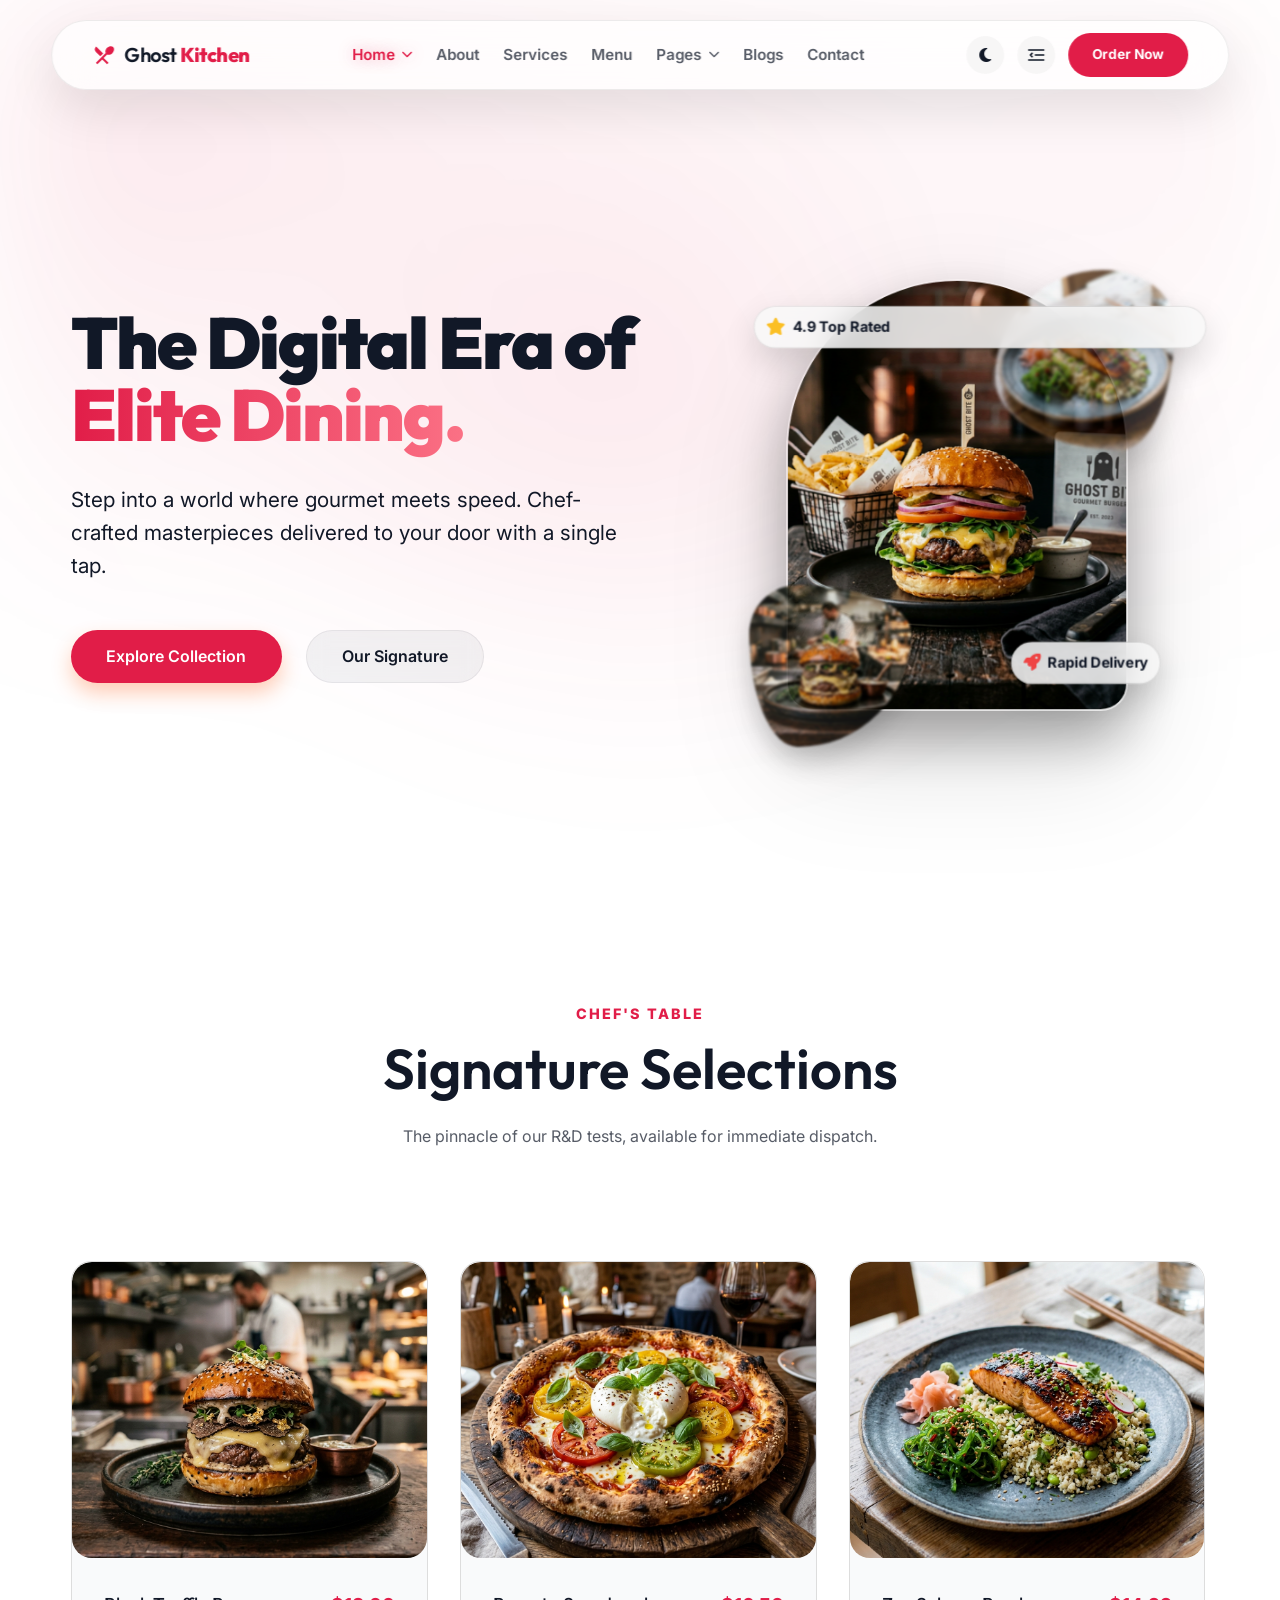
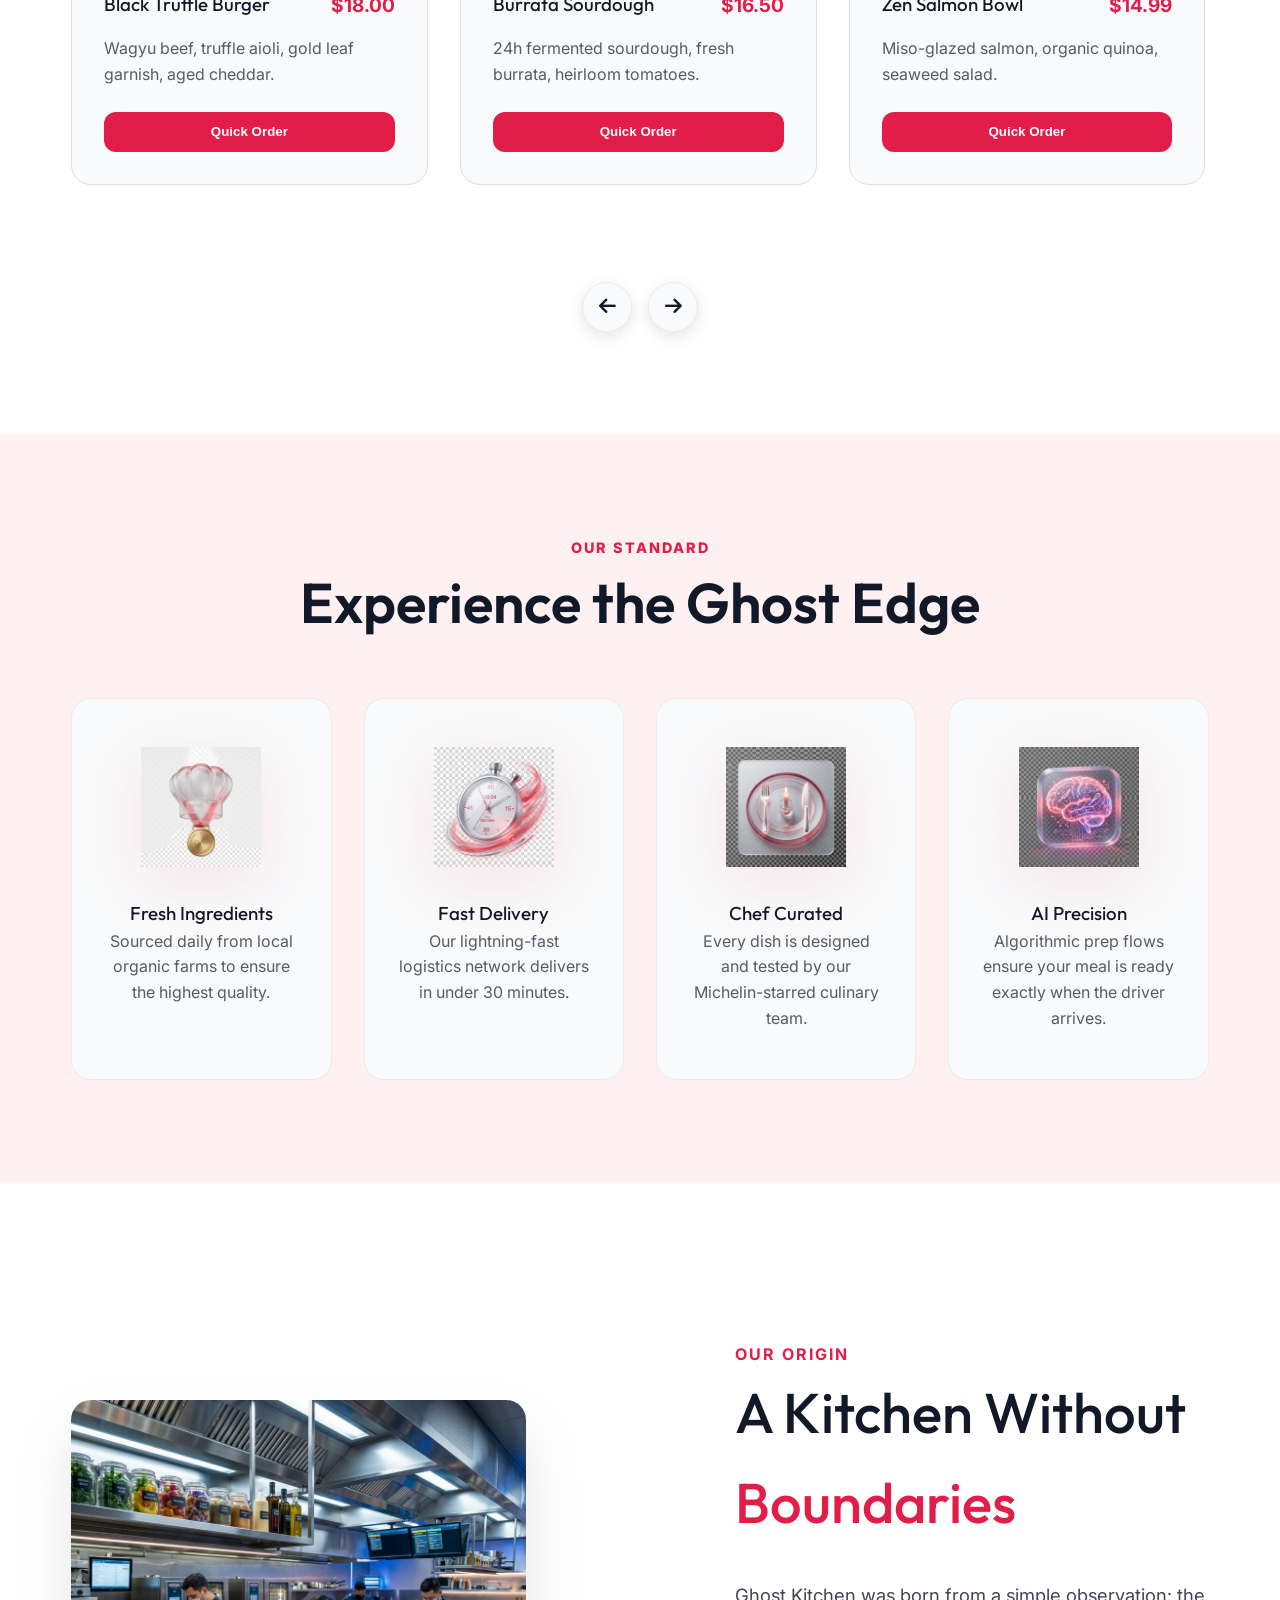
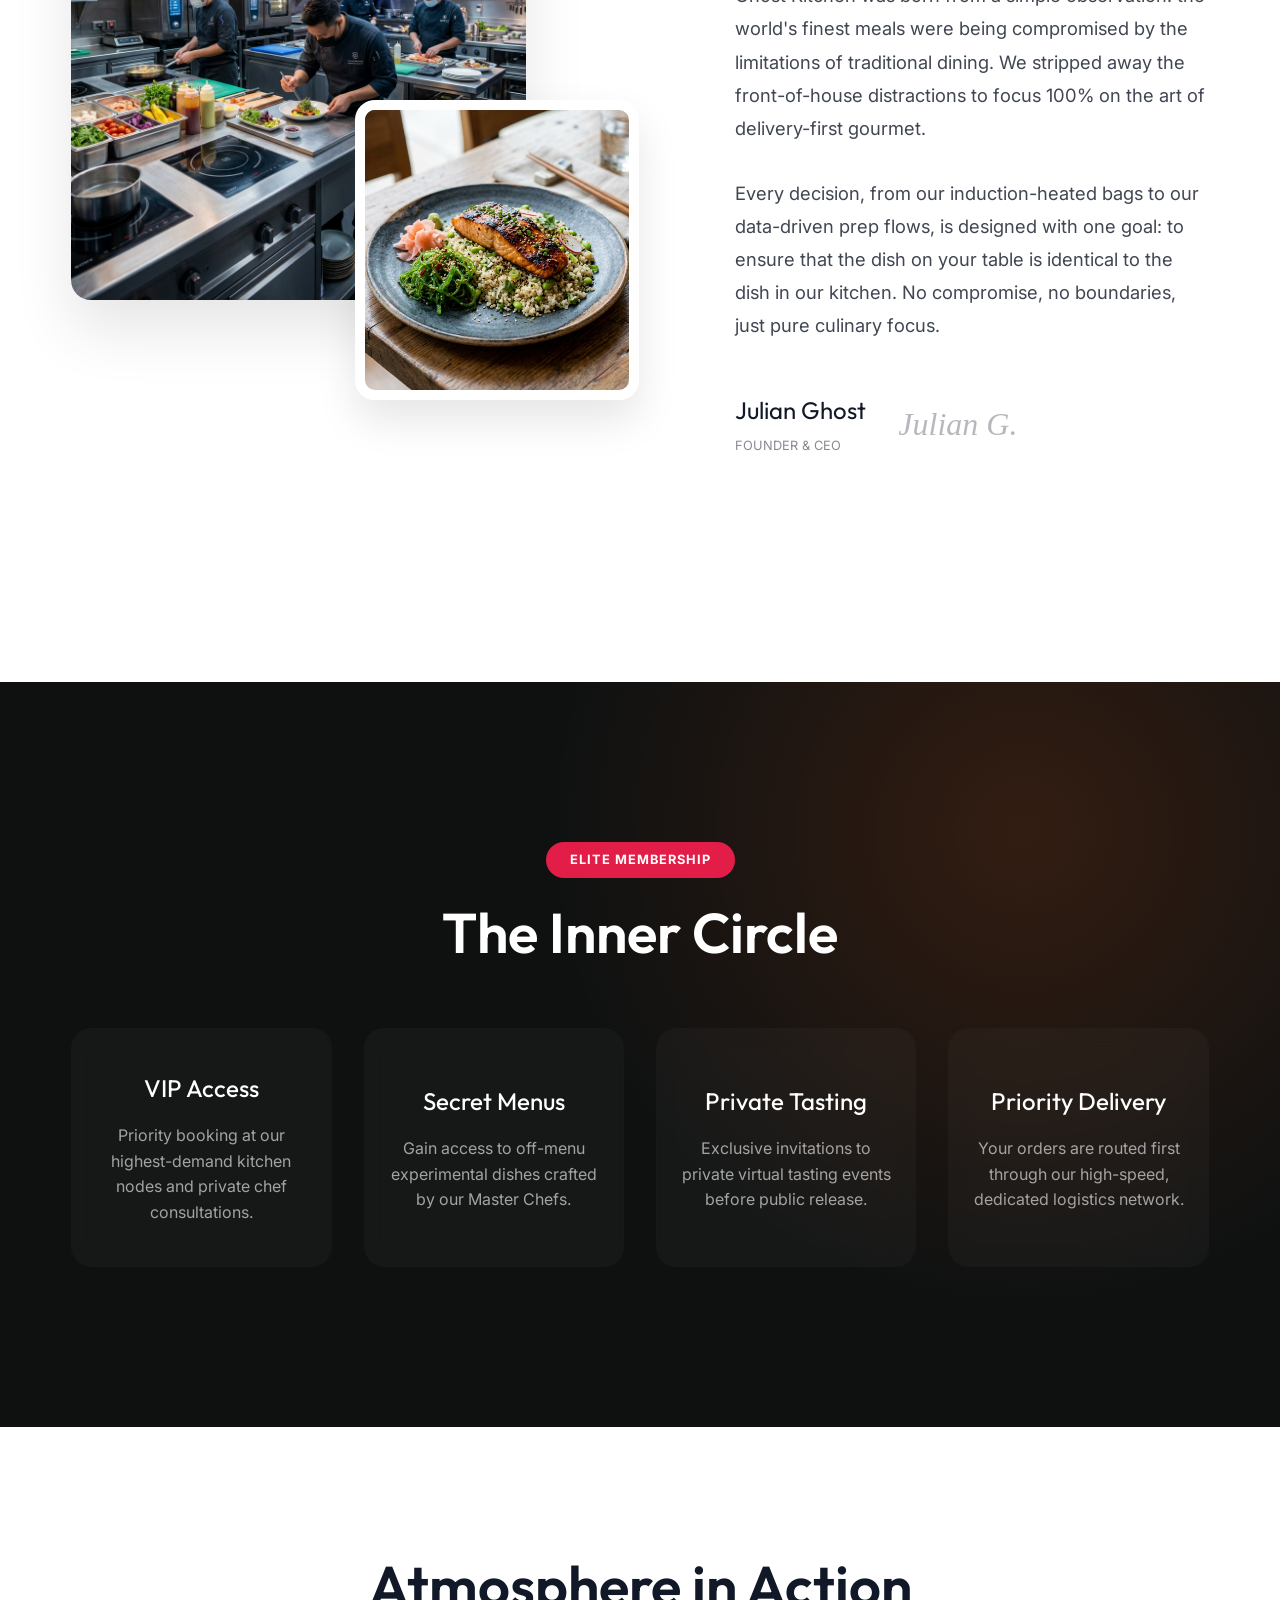
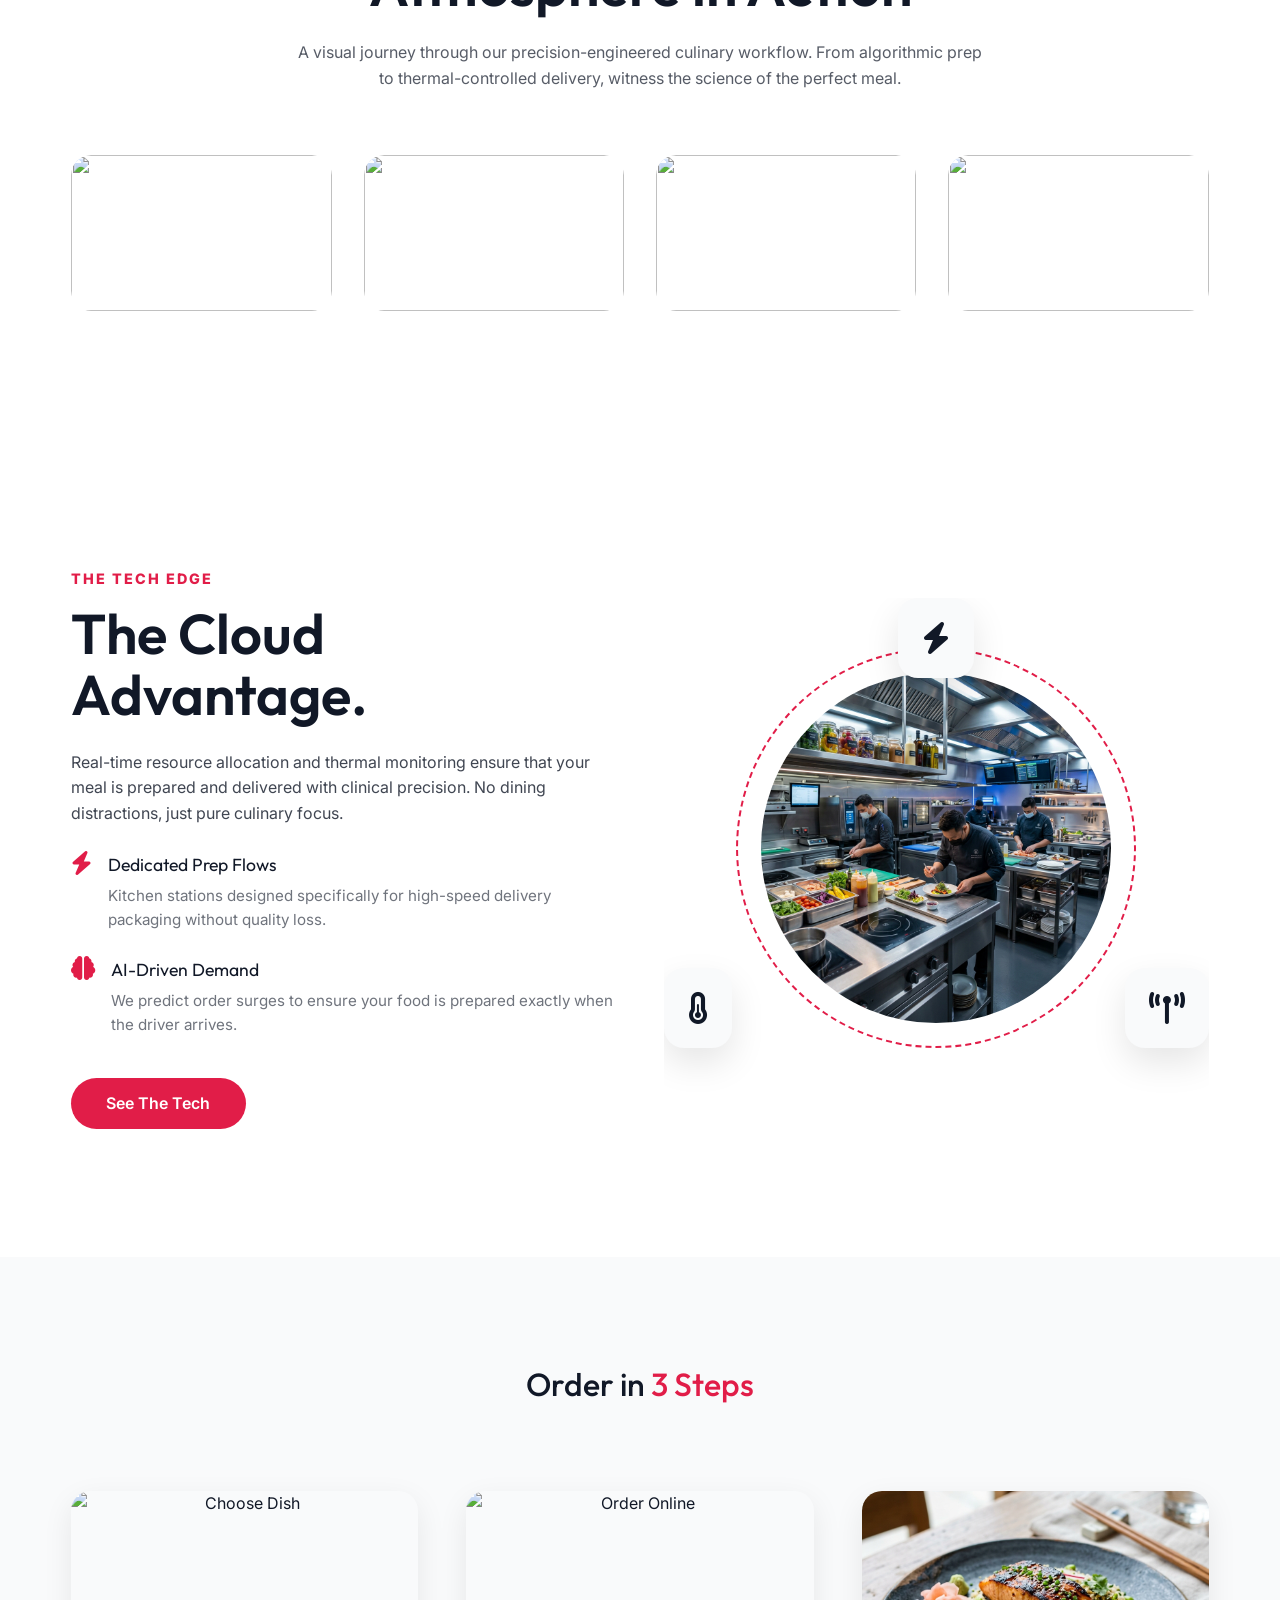
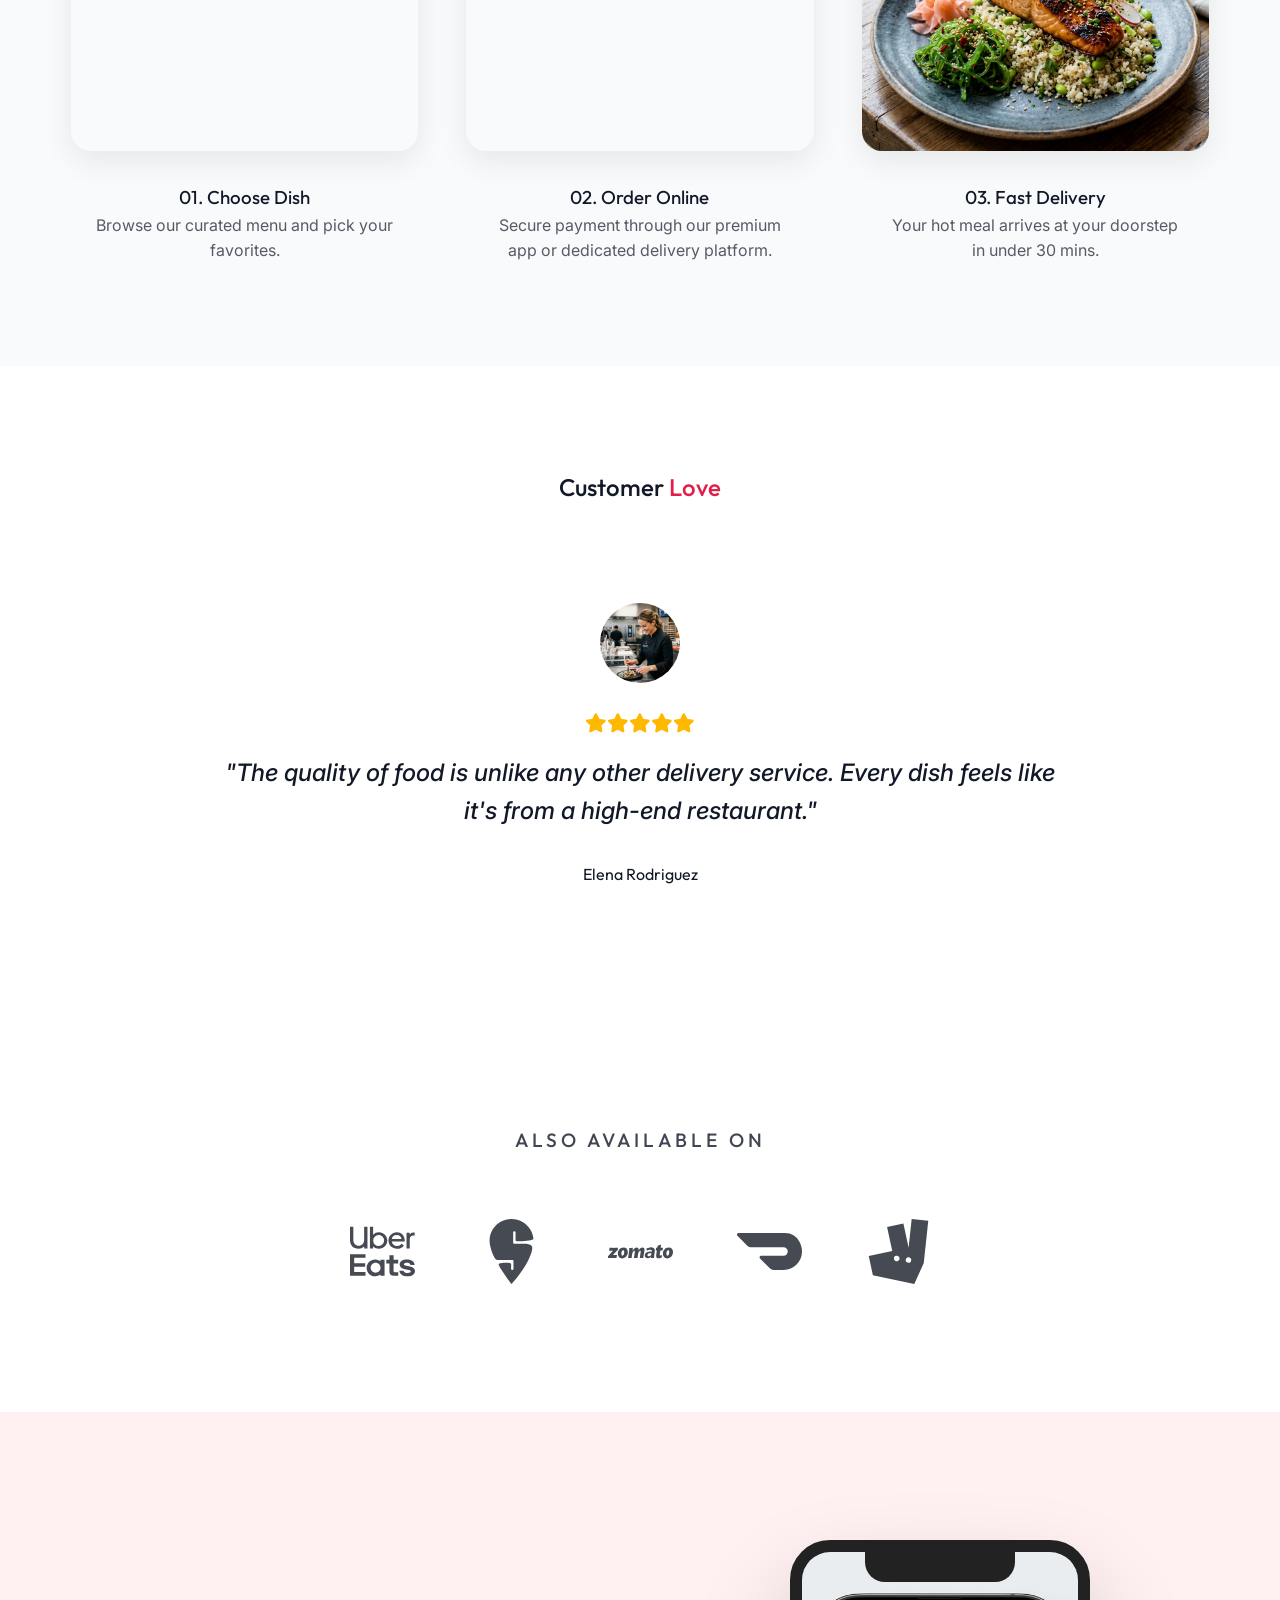
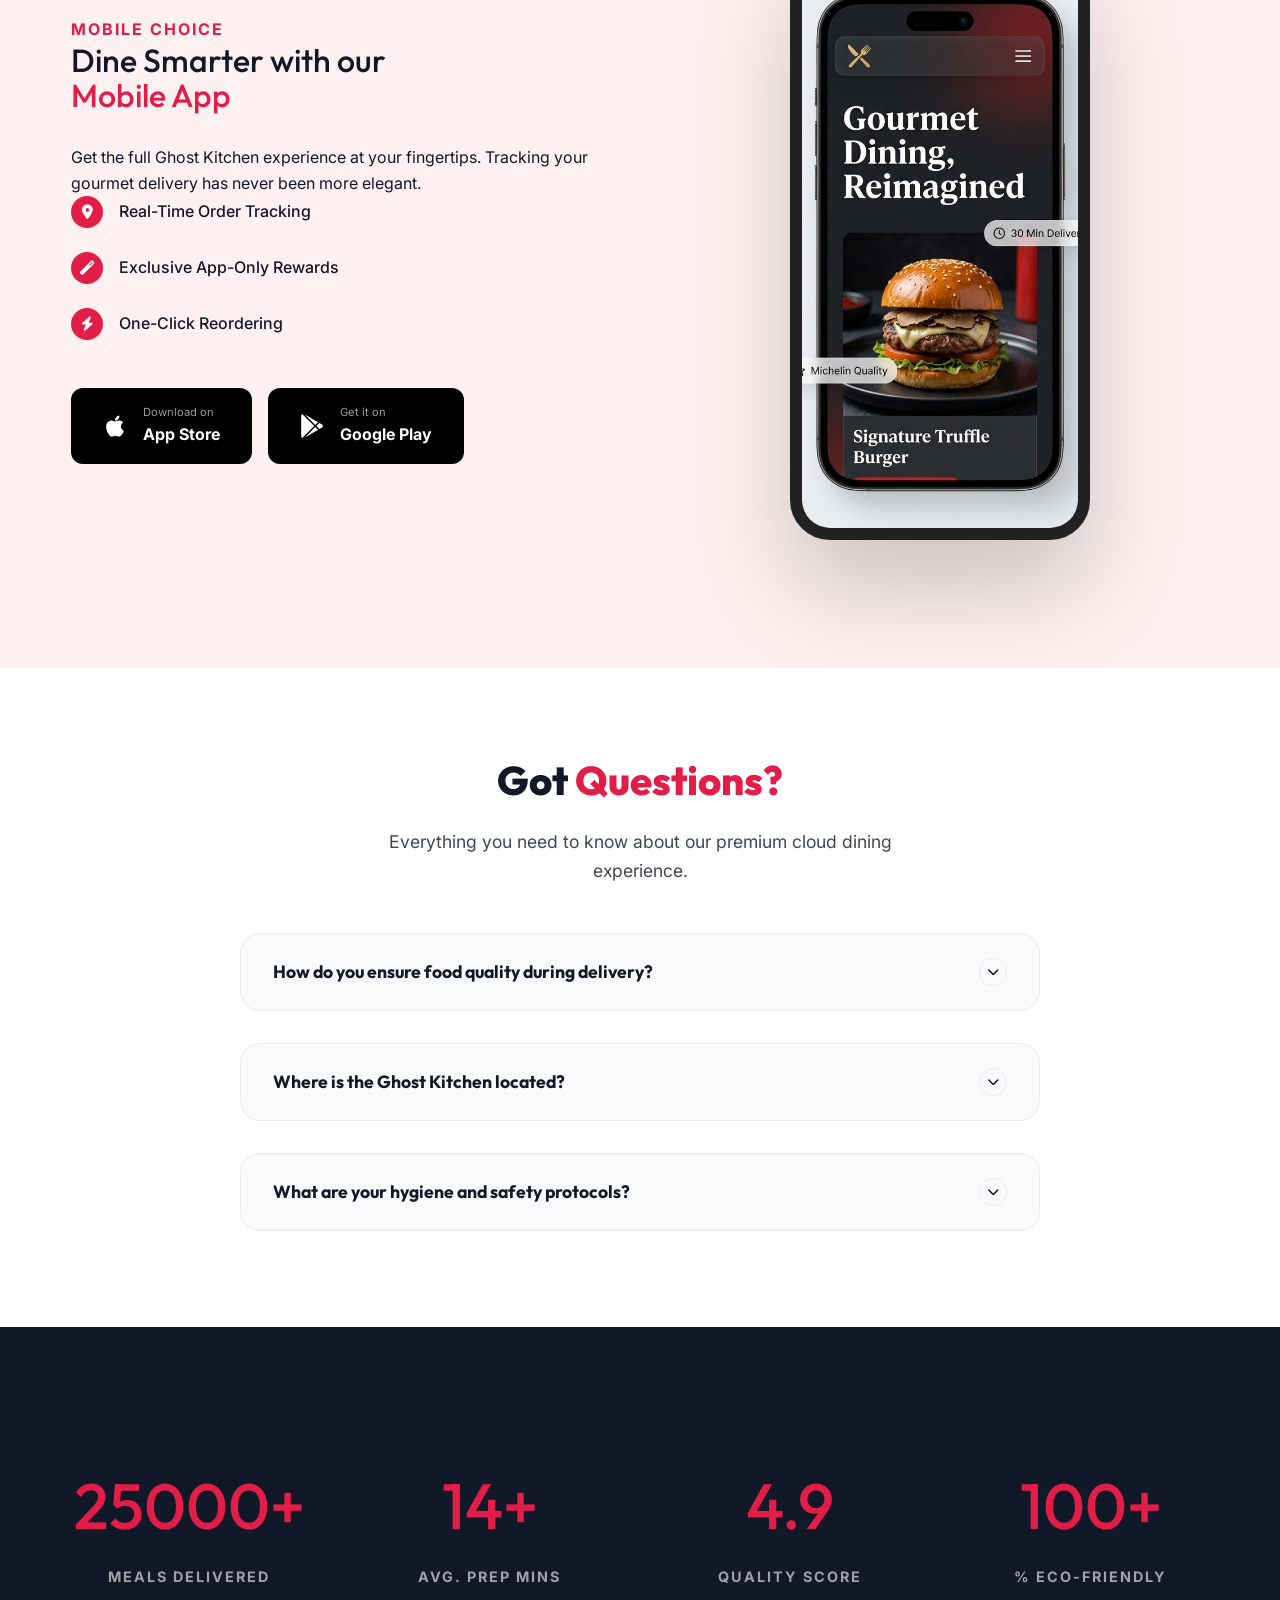
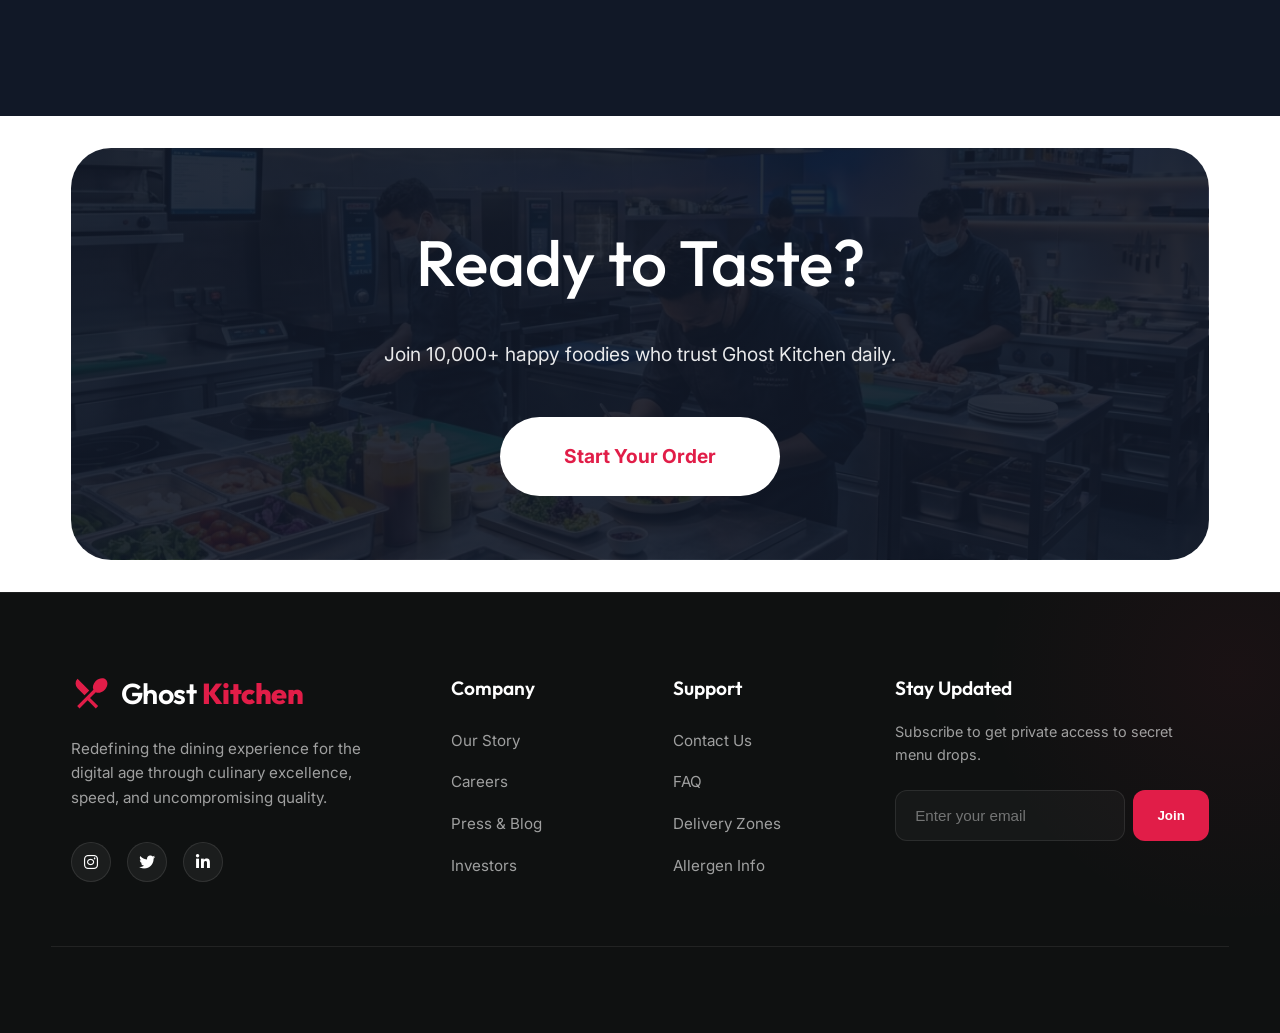
==== pages/index.html @ 107dcb52 "09/04" ====
﻿<!DOCTYPE html>
<html lang="en" data-theme="light">

<head>
    <meta charset="UTF-8">
    <meta name="viewport" content="width=device-width, initial-scale=1.0">
    <link rel="icon" type="image/svg+xml" href="../assets/images/ui/brand-icon.svg">
    <title>Ghost Kitchen | Premium Virtual Restaurant & Cloud Dining</title>
    <meta name="description" content="Experience the future of gourmet dining with Ghost Kitchen. Chef-curated meals, AI-driven precision, and heat-retaining technology delivered to your door.">

    <!-- SEO & Social Meta Tags -->
    <meta name="robots" content="index, follow">
    <meta name="author" content="Ghost Kitchen">
    <link rel="canonical" href="https://ghostkitchen.io/">

    <!-- Open Graph / Facebook -->
    <meta property="og:type" content="website">
    <meta property="og:url" content="https://ghostkitchen.io/">
    <meta property="og:title" content="Ghost Kitchen | Premium Virtual Restaurant & Cloud Dining">
    <meta property="og:description" content="Experience the future of gourmet dining with Ghost Kitchen. Chef-curated meals, AI-driven precision, and heat-retaining technology delivered to your door.">
    <meta property="og:image" content="https://ghostkitchen.io/assets/images/dishes/truffle_burger.png">

    <!-- Twitter -->
    <meta property="twitter:card" content="summary_large_image">
    <meta property="twitter:url" content="https://ghostkitchen.io/">
    <meta property="twitter:title" content="Ghost Kitchen | Premium Virtual Restaurant & Cloud Dining">
    <meta property="twitter:description" content="Experience the future of gourmet dining with Ghost Kitchen. Chef-curated meals, AI-driven precision, and heat-retaining technology delivered to your door.">
    <meta property="twitter:image" content="https://ghostkitchen.io/assets/images/dishes/truffle_burger.png">

    <!-- JSON-LD Structured Data -->
    <script type="application/ld+json">
    {
      "@context": "https://schema.org",
      "@type": "Organization",
      "name": "Ghost Kitchen",
      "url": "https://ghostkitchen.io/",
      "logo": "https://ghostkitchen.io/assets/images/favicon.png",
      "description": "Experience the future of cloud dining. Chef-curated gourmet meals delivered to your doorstep.",
      "sameAs": [
        "https://facebook.com/ghostkitchen",
        "https://instagram.com/ghostkitchen",
        "https://twitter.com/ghostkitchen"
      ]
    }
    </script>
    <script type="application/ld+json">
    {
      "@context": "https://schema.org",
      "@type": "WebSite",
      "url": "https://ghostkitchen.io/",
      "potentialAction": {
        "@type": "SearchAction",
        "target": "https://ghostkitchen.io/search?q={search_term_string}",
        "query-input": "required name=search_term_string"
      }
    }
    </script>

    <!-- Google Fonts -->
    <link rel="preconnect" href="https://fonts.googleapis.com">
    <link rel="preconnect" href="https://fonts.gstatic.com" crossorigin>
    <link
        href="https://fonts.googleapis.com/css2?family=Inter:wght@400;500;600&family=Outfit:wght@400;500;600;700;800;900&display=swap"
        rel="stylesheet">

    <!-- Core Styles -->
    <link rel="stylesheet" href="../assets/css/style.css">
    <link rel="stylesheet" href="../assets/css/dark-mode.css">

    <!-- Navbar V4 -->
    <link rel="stylesheet" href="https://cdnjs.cloudflare.com/ajax/libs/font-awesome/6.4.0/css/all.min.css">
    <link rel="stylesheet" href="../assets/css/navbar-v4.css">
    <link rel="stylesheet" href="../assets/css/rtl.css">
    <link rel="stylesheet" href="../assets/css/footer.css">
    <link rel="stylesheet" href="../assets/css/responsive.css">

    <script>
        // Immediate Theme & Direction application to prevent flash
        (function () {
            const dir = localStorage.getItem('dir') || 'ltr';
            const theme = localStorage.getItem('theme') || 'light';
            document.documentElement.dir = dir;
            document.documentElement.setAttribute('data-theme', theme);
        })();
    </script>

    <style>
        /* Custom V2 Homepage Styles */
        /* header {
            position: fixed;
            top: 0;
            width: 100%;
            padding: 1.5rem 0;
            z-index: 1000;
            transition: var(--transition);
            background: transparent;
        }

        header.scrolled {
            background: var(--bg-color);
            backdrop-filter: blur(10px);
            opacity: 0.95;
            padding: 1rem 0;
            box-shadow: var(--shadow-sm);
        }

        [data-theme="dark"] header.scrolled {
            background: rgba(17, 24, 39, 0.9);
        } */

        /* .nav-container {
            display: flex;
            justify-content: space-between;
            align-items: center;
        }

        .logo {
            font-family: var(--font-heading);
            font-size: 1.8rem;
            font-weight: 800;
            color: var(--primary-color);
            letter-spacing: -1px;
        }

        .nav-menu ul {
            display: flex;
            gap: 2.5rem;
        }

        .nav-menu a {
            font-weight: 500;
            font-size: 0.95rem;
            opacity: 0.8;
        }

        .nav-menu a:hover {
            opacity: 1;
            color: var(--primary-color);
        } */

        /* 1. Hero Section - V4 Dynamic Animated Collage */
        .hero {
            position: relative;
            min-height: 100vh;
            display: flex;
            align-items: center;
            overflow: hidden;
            background: var(--bg-color);
            padding-top: 90px;
        }

        /* Animated Mesh Background */
        .hero-mesh {
            position: absolute;
            top: 0;
            left: 0;
            width: 100%;
            height: 100%;
            background:
                radial-gradient(at 10% 10%, rgba(225, 29, 72, 0.1) 0px, transparent 50%),
                radial-gradient(at 90% 10%, rgba(225, 29, 72, 0.05) 0px, transparent 50%),
                radial-gradient(at 50% 50%, rgba(225, 29, 72, 0.08) 0px, transparent 50%);
            filter: blur(80px);
            z-index: 0;
            animation: meshMove 20s ease-in-out infinite alternate;
        }

        @keyframes meshMove {
            0% {
                transform: scale(1) translate(0, 0);
            }

            100% {
                transform: scale(1.2) translate(5%, 5%);
            }
        }

        .hero-container {
            display: grid;
            grid-template-columns: 1.2fr 1fr;
            align-items: center;
            gap: 2rem;
            position: relative;
            z-index: 5;
        }

        .hero-content {
            text-align: left;
        }

        .hero-content h1 {
            font-size: clamp(2.8rem, 6vw, 4.5rem);
            line-height: 1;
            margin-bottom: 2rem;
            letter-spacing: -2px;
            font-weight: 900;
        }

        .hero-content h1 span {
            background: linear-gradient(90deg, var(--primary-color), #fb7185);
            -webkit-background-clip: text;
            background-clip: text;
            -webkit-text-fill-color: transparent;
        }

        .hero-content p {
            font-size: 1.3rem;
            margin-bottom: 3rem;
            opacity: 0.8;
            max-width: 550px;
        }

        /* Dynamic Collage Area */
        .hero-collage {
            position: relative;
            height: 600px;
            display: flex;
            justify-content: center;
            align-items: center;
        }

        .parallax-item {
            position: absolute;
            transition: transform 0.1s ease-out;
            will-change: transform;
        }

        .main-food {
            width: 80%;
            z-index: 5;
            filter: drop-shadow(0 40px 60px rgba(0, 0, 0, 0.15));
            animation: floating 10s ease-in-out infinite;
        }

        .sub-food-1 {
            width: 30%;
            top: 5%;
            right: 0;
            z-index: 3;
            animation: floating 8s ease-in-out infinite reverse;
            filter: blur(2px) opacity(0.8);
        }

        .sub-food-2 {
            width: 25%;
            bottom: 10%;
            left: -5%;
            z-index: 3;
            animation: floating 12s ease-in-out infinite;
            filter: blur(1px) opacity(0.9);
        }

        .sub-food-3 {
            width: 20%;
            top: 15%;
            left: 0;
            z-index: 2;
            animation: floating 15s ease-in-out infinite reverse;
            filter: blur(4px) opacity(0.6);
        }

        /* V4 Floating Badges */
        .v4-badge {
            position: absolute;
            background: rgba(245, 245, 245, 0.88);
            backdrop-filter: blur(15px);
            -webkit-backdrop-filter: blur(15px);
            border: 1px solid rgba(180, 180, 180, 0.35);
            padding: 0.6rem 0.8rem;
            border-radius: 100px;
            display: flex;
            align-items: center;
            gap: 0.5rem;
            font-weight: 700;
            color: #111827;
            /* Dark charcoal text for readability */
            box-shadow: 0 15px 35px rgba(0, 0, 0, 0.12);
            z-index: 10;
        }

        .v4-badge-1 {
            top: 30%;
            right: -5%;
        }

        .v4-badge-2 {
            bottom: 25%;
            right: 10%;
        }

        @keyframes floating {

            0%,
            100% {
                transform: translateY(0) rotate(0deg);
            }

            50% {
                transform: translateY(-30px) rotate(5deg);
            }
        }

        @media (max-width: 1024px) {
            .hero-container {
                grid-template-columns: 1fr;
                text-align: center;
                padding-bottom: 50px;
            }

            .hero-content {
                display: flex;
                flex-direction: column;
                align-items: center;
                margin-top: 4rem;
            }

            .hero-content p {
                margin-left: auto;
                margin-right: auto;
            }

            .hero-collage {
                height: 400px;
                order: -1;
            }
        }

        /* 2. Signature Dishes - Standardized */
        .dish-grid {
            display: grid;
            grid-template-columns: repeat(auto-fit, minmax(320px, 1fr));
            gap: 2.5rem;
        }

        .dish-card {
            background: var(--card-bg);
            border-radius: var(--radius-lg);
            border: 1px solid #ddd;
            padding: 0;
            display: flex;
            flex-direction: column;
            height: 100%;
            overflow: hidden;
            transition: transform 0.4s cubic-bezier(0.165, 0.84, 0.44, 1),
                box-shadow 0.4s cubic-bezier(0.165, 0.84, 0.44, 1),
                border-color 0.4s ease;
            cursor: pointer;
            animation: float-card 6s ease-in-out infinite;
        }

        @keyframes float-card {

            0%,
            100% {
                transform: translateY(0);
            }

            50% {
                transform: translateY(-8px);
            }
        }

        /* Staggered delays for the float animation */
        .dish-card:nth-child(2n) {
            animation-delay: 1s;
        }

        .dish-card:nth-child(3n) {
            animation-delay: 1.5s;
        }

        /* Carousel Styles */
        .carousel-container {
            position: relative;
            overflow: hidden;
            padding: 2rem 0;
            margin: 0 -1rem;
        }

        .carousel-track {
            display: flex;
            gap: 2rem;
            transition: transform 0.6s cubic-bezier(0.23, 1, 0.32, 1);
            will-change: transform;
            padding: 1rem;
        }

        .carousel-track .dish-card {
            flex: 0 0 calc(33.333% - 1.4rem);
            min-width: 300px;
        }

        .carousel-nav {
            display: flex;
            justify-content: center;
            gap: 1.5rem;
            margin-top: 3rem;
        }

        .btn-nav {
            width: 50px;
            height: 50px;
            border-radius: 50%;
            background: var(--card-bg);
            border: 1px solid var(--border-color);
            display: flex;
            align-items: center;
            justify-content: center;
            cursor: pointer;
            transition: var(--transition);
            font-size: 1.2rem;
            box-shadow: 0 5px 15px rgba(0, 0, 0, 0.1);
        }

        .btn-nav:hover {
            background: var(--primary-color);
            color: #fff;
            border-color: var(--primary-color);
            transform: translateY(-3px);
            box-shadow: 0 10px 20px rgba(225, 29, 72, 0.2);
        }

        .btn-nav:disabled {
            opacity: 0.6;
            cursor: not-allowed;
            transform: none !important;
            box-shadow: none !important;
        }

        @media (max-width: 1024px) {
            .carousel-track .dish-card {
                flex: 0 0 calc(50% - 1rem);
            }
        }

        @media (max-width: 768px) {
            .carousel-track .dish-card {
                flex: 0 0 88vw;
                min-width: unset;
            }

            .carousel-track {
                padding-left: 6vw;
                gap: 1.5rem;
                display: flex;
            }

            .carousel-container {
                margin: 0 -1.5rem;
                overflow: hidden;
            }
        }

        .dish-card:hover {
            transform: translateY(-15px) !important;
            /* Override float-card slightly on hover */
            box-shadow: 0 30px 60px rgba(0, 0, 0, 0.12);
            border-color: var(--primary-color);
        }

        .img-zoom-container {
            width: 100%;
            aspect-ratio: 1.2 / 1;
            overflow: hidden;
            position: relative;
        }

        /* Shine/Glint Effect */
        .img-zoom-container::after {
            content: '';
            position: absolute;
            top: 0;
            left: -100%;
            width: 100%;
            height: 100%;
            background: linear-gradient(90deg,
                    transparent,
                    rgba(255, 255, 255, 0.2),
                    transparent);
            transition: 0.6s;
        }

        .dish-card:hover .img-zoom-container::after {
            left: 100%;
        }

        .img-zoom-container img {
            width: 100%;
            height: 100%;
            object-fit: cover;
            transition: transform 0.6s cubic-bezier(0.165, 0.84, 0.44, 1);
        }

        .dish-card:hover .img-zoom-container img {
            transform: scale(1.1);
        }

        .dish-info {
            padding: 2rem;
            flex-grow: 1;
            display: flex;
            flex-direction: column;
        }

        .dish-header {
            display: flex;
            justify-content: space-between;
            align-items: flex-start;
            margin-bottom: 1rem;
        }

        .dish-price {
            color: var(--primary-color);
            font-weight: 700;
            font-size: 1.2rem;
            transition: transform 0.3s ease;
        }

        .dish-card:hover .dish-price {
            transform: scale(1.1);
        }

        .dish-card p {
            flex-grow: 1;
            margin-bottom: 2rem;
            line-height: 1.6;
            opacity: 0.7;
            transition: opacity 0.3s ease;
        }

        .dish-card:hover p {
            opacity: 1;
        }

        /* Button Animation */
        .dish-card .btn-primary {
            width: 100%;
            border-radius: 12px;
            position: relative;
            overflow: hidden;
            transition: all 0.3s ease;
        }

        .dish-card:hover .btn-primary {
            transform: translateY(-2px);
            box-shadow: 0 10px 20px rgba(225, 29, 72, 0.2);
        }

        /* 3. Why Us */
        .feature-grid {
            display: grid;
            grid-template-columns: repeat(auto-fit, minmax(240px, 1fr));
            gap: 2rem;
        }

        .feature-card {
            padding: 3rem 2rem;
            background: var(--card-bg);
            border-radius: var(--radius-lg);
            text-align: center;
            border: 1px solid #ddd;
        }

        .feature-icon {
            font-size: 3rem;
            margin-bottom: 1.5rem;
            display: block;
        }

        /* 4. Menu Categories */
        .category-grid {
            display: grid;
            grid-template-columns: repeat(auto-fit, minmax(200px, 1fr));
            gap: 1.5rem;
        }

        .category-card {
            position: relative;
            height: 250px;
            border-radius: var(--radius-lg);
            overflow: hidden;
            display: flex;
            align-items: center;
            justify-content: center;
            color: white;
            text-align: center;
        }

        .category-card img {
            position: absolute;
            width: 100%;
            height: 100%;
            object-fit: cover;
            z-index: -1;
            transition: var(--transition);
        }

        .category-card:hover img {
            transform: scale(1.1);
        }

        .category-overlay {
            position: absolute;
            width: 100%;
            height: 100%;
            background: rgba(0, 0, 0, 0.4);
            z-index: 0;
        }

        .category-card h3 {
            position: relative;
            z-index: 1;
            font-size: 1.5rem;
        }

        /* 6. Testimonials */
        .testimonial-slider {
            max-width: 900px;
            margin: 0 auto;
            overflow: hidden;
            position: relative;
        }

        .testimonial-track {
            display: flex;
            transition: transform 0.6s cubic-bezier(0.165, 0.84, 0.44, 1);
        }

        .testimonial-slide {
            min-width: 100%;
            padding: 2rem;
            text-align: center;
        }

        .customer-img {
            width: 80px;
            height: 80px;
            border-radius: 50%;
            margin: 0 auto 1.5rem;
            background: #eee;
            object-fit: cover;
        }

        /* 7. Delivery Partners */
        .partner-grid {
            display: flex;
            justify-content: center;
            align-items: center;
            gap: clamp(2rem, 5vw, 4rem);
            flex-wrap: wrap;
            opacity: 1;
            transition: var(--transition);
            max-width: 1200px;
            margin: 0 auto;
            padding: 0 1rem;
        }

        .partner-item {
            height: 65px;
            display: flex;
            align-items: center;
            transition: var(--transition);
            filter: grayscale(0.4) brightness(1.2);
            opacity: 0.8;
            cursor: pointer;
        }

        [data-theme="dark"] .partner-item {
            filter: grayscale(1) invert(1) brightness(1.5);
        }

        .partner-item svg {
            height: 100%;
            width: auto;
            max-width: clamp(120px, 18vw, 180px);
            fill: currentColor;
        }

        .partner-item:hover {
            filter: grayscale(0) brightness(1) !important;
            transform: scale(1.1);
            opacity: 1;
        }

        /* Brand Specific Colors on Hover */
        .partner-item.uber:hover {
            color: #06C167;
        }

        .partner-item.swiggy:hover {
            color: #FC8019;
        }

        .partner-item.zomato:hover {
            color: #CB202D;
        }

        .partner-item.doordash:hover {
            color: #FF3008;
        }

        .partner-item.deliveroo:hover {
            color: #00CCBC;
        }

        /* 8. CTA Section */
        .cta-section {
            background: linear-gradient(rgba(17, 24, 39, 0.9), rgba(17, 24, 39, 0.9)),
                url('../assets/images/hero/kitchen_main.png');
            background-size: cover;
            background-position: center;
            color: white;
            text-align: center;
            padding: 4rem 0;
            border-radius: 40px;
            margin: 2rem 0px;
        }

        /* 9. Ghost Kitchen Elite - Premium Section */
        .elite-section {
            background: #0f1111;
            color: white;
            padding: 10rem 0;
            margin-top: 4rem;
            position: relative;
            overflow: hidden;
        }

        .elite-section::before {
            content: '';
            position: absolute;
            top: 0;
            left: 0;
            width: 100%;
            height: 100%;
            background: radial-gradient(circle at 80% 20%, rgba(255, 94, 20, 0.15), transparent 40%);
        }

        .elite-grid {
            display: grid;
            grid-template-columns: repeat(4, 1fr);
            gap: 1.5rem;
            margin-top: 4rem;
        }

        @media (max-width: 1200px) {
            .elite-grid {
                grid-template-columns: repeat(2, 1fr);
            }
        }

        @media (max-width: 640px) {
            .elite-grid {
                grid-template-columns: 1fr;
            }
        }

        .elite-card {
            background: rgba(255, 255, 255, 0.03);
            border: 1px solid #ddd;
            padding: 2.5rem 1.5rem;
            border-radius: var(--radius-lg);
            transition: var(--transition);
            text-align: center;
            backdrop-filter: blur(10px);
            display: flex;
            flex-direction: column;
            justify-content: center;
        }

        .elite-card:hover {
            border-color: var(--primary-color);
            transform: translateY(-10px);
            background: rgba(255, 255, 255, 0.05);
        }

        .elite-icon {
            font-size: 3rem;
            margin-bottom: 2rem;
            display: block;
        }

        .elite-card h3 {
            font-size: 1.5rem;
            margin-bottom: 1rem;
            color: #fff;
        }

        .elite-card p {
            opacity: 0.6;
            margin-bottom: 0;
        }

        .elite-badge {
            background: var(--primary-color);
            color: white;
            padding: 0.5rem 1.5rem;
            border-radius: 100px;
            font-weight: 700;
            font-size: 0.8rem;
            text-transform: uppercase;
            letter-spacing: 1px;
            display: inline-block;
            margin-bottom: 1.5rem;
        }

        /* 10. App Promotion Section */
        .app-section {
            padding: 8rem 0;
            background: var(--accent-color);
            overflow: hidden;
        }

        .app-container {
            display: grid;
            grid-template-columns: 1fr 1fr;
            align-items: center;
            gap: 4rem;
        }

        .app-content {
            text-align: left;
        }

        .app-content h2 {
            font-size: 2rem;
            margin-bottom: 2rem;
            line-height: 1.1;
        }

        .app-features {
            margin-bottom: 3rem;
        }

        .app-feature {
            display: flex;
            align-items: center;
            gap: 1rem;
            margin-bottom: 1.5rem;
            font-weight: 500;
        }

        .app-feature-icon {
            width: 32px;
            height: 32px;
            background: var(--primary-color);
            color: white;
            border-radius: 50%;
            display: flex;
            align-items: center;
            justify-content: center;
            font-size: 0.9rem;
        }

        .app-download {
            display: flex;
            gap: 1rem;
        }

        .btn-download {
            background: #000;
            color: white;
            padding: 1rem 2rem;
            border-radius: 12px;
            display: flex;
            align-items: center;
            gap: 1rem;
            transition: var(--transition);
        }

        .btn-download:hover {
            transform: translateY(-5px);
            background: #222;
        }

        .phone-mockup {
            position: relative;
            width: 300px;
            height: 600px;
            background: #000;
            border: 12px solid #222;
            border-radius: 40px;
            margin: 0 auto;
            box-shadow: 0 50px 100px rgba(0, 0, 0, 0.2);
            overflow: hidden;
            animation: floating 8s ease-in-out infinite;
        }

        .phone-screen {
            width: 100%;
            height: 100%;
            background: url('../assets/images/ui/app-interface.png');
            background-size: cover;
            background-position: top;
        }

        .phone-notch {
            position: absolute;
            top: 0;
            left: 50%;
            transform: translateX(-50%);
            width: 150px;
            height: 30px;
            background: #222;
            border-bottom-left-radius: 20px;
            border-bottom-right-radius: 20px;
            z-index: 2;
        }

        @media (max-width: 1024px) {
            .app-container {
                grid-template-columns: 1fr;
                text-align: center;
            }

            .app-content {
                display: flex;
                flex-direction: column;
                align-items: center;
            }

            .app-download {
                justify-content: center;
                flex-wrap: wrap;
            }
        }

        /* 11. Action Gallery */
        .gallery-section {
            padding: 8rem 0;
            background: var(--bg-color);
        }

        .gallery-grid {
            display: grid;
            grid-template-columns: repeat(4, 1fr);
            grid-auto-rows: 250px;
            gap: 1.5rem;
        }

        .gallery-item {
            position: relative;
            overflow: hidden;
            border-radius: var(--radius-lg);
            cursor: pointer;
        }

        .gallery-item img {
            width: 100%;
            height: 100%;
            object-fit: cover;
            transition: var(--transition);
        }

        .gallery-item:hover img {
            transform: scale(1.1);
        }

        .gallery-item.large {
            grid-column: span 2;
            grid-row: span 2;
        }

        .gallery-item.tall {
            grid-row: span 2;
        }

        /* 12. FAQ Section */
        .faq-section {
            padding: 8rem 0;
            background: var(--card-bg);
        }

        .faq-accordion {
            max-width: 800px;
            margin: 4rem auto 0;
        }

        .faq-item {
            background: var(--bg-color);
            border: 1px solid var(--border-color);
            border-radius: 15px;
            margin-bottom: 1rem;
            overflow: hidden;
            transition: var(--transition);
        }

        .faq-question {
            padding: 1.5rem 5px;
            display: flex;
            justify-content: space-between;
            align-items: center;
            cursor: pointer;
            font-weight: 600;
        }

        .faq-answer {
            padding: 0 2rem;
            max-height: 0;
            overflow: hidden;
            transition: all 0.4s ease;
            opacity: 0;
        }

        .faq-item.active {
            border-color: var(--primary-color);
            box-shadow: 0 10px 30px rgba(0, 0, 0, 0.05);
        }

        .faq-item.active .faq-answer {
            padding: 0 2rem 2rem;
            max-height: 200px;
            opacity: 1;
        }

        .faq-icon {
            transition: var(--transition);
        }

        .faq-item.active .faq-icon {
            transform: rotate(180deg);
            color: var(--primary-color);
        }

        /* 13. Technology & Efficiency - "The Cloud Advantage" */
        .tech-section {
            padding: 8rem 0;
            background: var(--bg-color);
            position: relative;
        }

        .tech-grid {
            display: grid;
            grid-template-columns: 1fr 1fr;
            align-items: center;
            gap: 4rem;
        }

        .tech-visual {
            position: relative;
            height: 500px;
            display: flex;
            align-items: center;
            justify-content: center;
        }

        .tech-circle {
            position: absolute;
            width: 400px;
            height: 400px;
            border: 2px dashed var(--primary-color);
            border-radius: 50%;
            animation: rotate-slow 20s linear infinite;
        }

        @keyframes rotate-slow {
            from {
                transform: rotate(0deg);
            }

            to {
                transform: rotate(360deg);
            }
        }

        .tech-icon-float {
            position: absolute;
            background: var(--card-bg);
            padding: 1.5rem;
            border-radius: 20px;
            box-shadow: 0 15px 35px rgba(0, 0, 0, 0.1);
            font-size: 2rem;
            z-index: 2;
        }

        .icon-1 {
            top: 0;
            left: 50%;
            transform: translateX(-50%);
        }

        .icon-2 {
            bottom: 10%;
            right: 0;
        }

        .icon-3 {
            bottom: 10%;
            left: 0;
        }

        /* 14. Sustainability Section */

        /* 15. Live Kitchen Pulse (Stats) */
        .pulse-section {
            padding: 8rem 0;
            background: var(--secondary-color);
            color: white;
        }

        .stats-grid {
            display: grid;
            grid-template-columns: repeat(auto-fit, minmax(200px, 1fr));
            gap: 4rem;
            text-align: center;
        }

        .stat-item h2 {
            font-size: 4rem;
            color: var(--primary-color);
            margin-bottom: 0.5rem;
        }

        .stat-item p {
            opacity: 0.6;
            text-transform: uppercase;
            letter-spacing: 2px;
            font-weight: 700;
            font-size: 0.9rem;
        }

        @media (max-width: 1024px) {
            .tech-grid {
                grid-template-columns: 1fr;
                text-align: center;
            }

            .tech-visual {
                height: 400px;
                order: -1;
            }

            .tech-circle {
                width: 300px;
                height: 300px;
            }

            .sustainability-section {
                margin: 2rem 1rem;
                padding: 6rem 0;
            }
        }

        /* 16. Narrative Sections */
        .story-section {
            padding: 10rem 0;
            background: var(--bg-color);
        }

        .story-grid {
            display: grid;
            grid-template-columns: 1.2fr 1fr;
            align-items: center;
            gap: 6rem;
        }

        .story-image-stack {
            position: relative;
            height: 600px;
        }

        .story-img-main {
            width: 80%;
            height: 500px;
            object-fit: cover;
            border-radius: 20px;
            box-shadow: 0 30px 60px rgba(0, 0, 0, 0.1);
        }

        .story-img-sub {
            position: absolute;
            bottom: 0;
            right: 0;
            width: 50%;
            height: 300px;
            object-fit: cover;
            border-radius: 20px;
            border: 10px solid var(--bg-color);
            box-shadow: 0 20px 40px rgba(0, 0, 0, 0.1);
        }

        .story-content h2 {
            font-size: 3.5rem;
            margin-bottom: 2rem;
        }

        .story-content p {
            font-size: 1.15rem;
            line-height: 1.8;
            opacity: 0.8;
            margin-bottom: 2rem;
        }

        .philosophy-section {
            padding: 8rem 0;
            text-align: center;
            background: var(--bg-color);
        }

        .philosophy-container {
            max-width: 900px;
            margin: 0 auto;
        }

        .philosophy-quote {
            font-size: 2.2rem;
            font-weight: 600;
            line-height: 1.4;
            margin-bottom: 3rem;
            position: relative;
        }

        .philosophy-quote::before {
            content: '"';
            position: absolute;
            top: -40px;
            left: 50%;
            transform: translateX(-50%);
            font-size: 8rem;
            opacity: 0.05;
            font-family: serif;
        }

        .chef-section {
            padding: 8rem 0;
            background: var(--accent-color);
        }

        .chef-grid {
            display: grid;
            grid-template-columns: repeat(auto-fit, minmax(300px, 1fr));
            gap: 4rem;
            margin-top: 4rem;
        }

        .chef-card {
            background: var(--card-bg);
            border-radius: 150px 150px 30px 30px;
            overflow: hidden;
            box-shadow: 0 15px 35px rgba(0, 0, 0, 0.05);
            transition: var(--transition);
        }

        .chef-img {
            width: 100%;
            height: 400px;
            object-fit: cover;
            border-radius: 150px 150px 0 0;
            transition: var(--transition);
        }

        .chef-card:hover .chef-img {
            transform: scale(1.05);
        }

        .chef-info {
            padding: 2rem;
            text-align: center;
        }

        .chef-info h3 {
            font-size: 1.8rem;
            margin-bottom: 0.5rem;
        }

        .chef-info span {
            color: var(--primary-color);
            font-weight: 700;
            text-transform: uppercase;
            font-size: 0.8rem;
            letter-spacing: 2px;
        }

        .chef-social {
            margin-top: 1.5rem;
            display: flex;
            justify-content: center;
            gap: 1.5rem;
            font-size: 1.2rem;
            opacity: 0.5;
        }

        @media (max-width: 1024px) {
            .story-grid {
                grid-template-columns: 1fr;
                gap: 4rem;
            }

            .story-image-stack {
                height: 450px;
            }

            .philosophy-quote {
                font-size: 1.6rem;
            }
        }

        /* Footer */
        footer {
            background: var(--secondary-color);
            color: white;
            padding: 5rem 0 2rem;
        }

        /* Total Mobile Responsiveness Fixes */
        html,
        body {
            overflow-x: hidden;
            width: 100%;
            position: relative;
        }

        @media (max-width: 1024px) {
            .hero-content h1 {
                font-size: 3.2rem;
            }

            .hero-collage {
                height: 450px;
            }

            .gallery-grid {
                grid-template-columns: repeat(2, 1fr);
            }
        }

        @media (max-width: 768px) {

            .section,
            .gallery-section,
            .faq-section,
            .tech-section,
            .pulse-section,
            .story-section,
            .chef-section {
                padding: 50px 0px !important;
                text-align: center;
            }

            .hero {
                padding-top: 80px;
                min-height: auto;
                padding-bottom: 2rem;
            }

            .hero-content {
                text-align: center;
            }

            .hero-content h1 {
                font-size: 2.2rem;
                line-height: 1.2;
                margin-bottom: 1rem;
            }

            .hero-content p {
                font-size: 0.95rem;
                margin-bottom: 1.5rem;
            }

            .hero-content .flex-btns {
                flex-direction: column;
                align-items: center;
                gap: 1rem !important;
                margin: 0 auto;
                width: 100%;
            }

            .hero-content .btn {
                width: 100%;
                max-width: 280px;
                padding: 1.2rem 2rem !important;
                font-size: 15px !important;
                height: 60px;
                display: flex;
                align-items: center;
                justify-content: center;
            }

            .hero-collage {
                height: 350px !important;
                margin-top: 2rem;
                position: relative;
            }

            .parallax-item.main-food {
                width: 300px;
                height: 300px;
                position: relative;
                z-index: 5;
                margin: 0 auto;
                left: auto;
                transform: none;
                /* box-shadow: 0 25px 50px rgba(0, 0, 0, 0.4) !important;
                border: 4px solid rgba(255, 255, 255, 0.2) !important; */
                border-radius: 40px !important;
            }

            .parallax-item.sub-food-1 {
                width: 150px !important;
                height: 150px !important;
                z-index: 1;
                filter: blur(4px);
                opacity: 0.8;
                top: -5%;
                left: 0;
                display: block !important;
            }

            .parallax-item.sub-food-2 {
                width: 120px !important;
                height: 120px !important;
                z-index: 1;
                filter: blur(4px);
                opacity: 0.8;
                bottom: -2%;
                right: 0;
                display: block !important;
            }

            .v4-badge {
                padding: 0.45rem 0.8rem;
                font-size: 0.75rem;
                width: max-content;
                z-index: 10;
            }

            .v4-badge-1 {
                top: 0;
                right: 0;
                left: auto;
                transform: translate(20%, -20%);
            }

            .v4-badge-2 {
                bottom: 0;
                left: 0;
                right: auto;
                transform: translate(-20%, 20%);
            }

            .section-header {
                margin-bottom: 2rem;
            }

            .section-title {
                font-size: 1.8rem;
            }

            .carousel-track {
                padding-left: 0;
                gap: 1rem;
            }

            .carousel-track .dish-card {
                flex: 0 0 100%;
                min-width: 100%;
            }

            .carousel-container {
                margin: 0;
                overflow: hidden;
                width: 100%;
            }

            .carousel-nav {
                margin-top: 1.5rem;
                gap: 0.8rem !important;
            }

            .btn-nav {
                width: 40px;
                height: 40px;
                font-size: 1rem;
            }

            .grid-4,
            .grid-3,
            .grid-2 {
                grid-template-columns: 1fr;
                gap: 1.5rem;
                padding: 0 0.5rem;
            }

            .feature-card {
                padding: 2rem 1.5rem !important;
            }

            .story-grid {
                display: flex;
                flex-direction: column;
                gap: 2rem;
            }

            .story-image-stack {
                height: 280px;
                width: 100%;
                position: relative;
                margin-bottom: 1rem;
            }

            .story-img-main {
                width: 85%;
                height: 250px;
            }

            .story-img-sub {
                width: 180px;
                height: 180px;
                bottom: 0;
                right: 0;
                border-width: 5px;
            }

            .story-content {
                text-align: center;
                padding: 0;
            }

            .story-content h2 {
                font-size: 1.8rem;
                margin-top: 1rem;
            }

            .story-signature-block {
                flex-direction: column;
                align-items: center !important;
                text-align: center;
                gap: 1rem !important;
                margin-top: 2rem !important;
            }

            .testimonial-slide {
                padding: 1rem;
            }

            .testimonial-slide p {
                font-size: 1.2rem;
            }

            .partner-grid {
                display: flex;
                flex-direction: column;
                align-items: center;
                gap: 2rem;
                padding: 2rem 0;
                width: 100%;
            }

            .partner-item {
                /* width: 150px; */
                height: auto;
                opacity: 1;
            }

            .partner-item svg {
                height: 40px;
            }

            .app-container {
                flex-direction: column;
                text-align: center;
                gap: 3rem;
            }

            .app-content {
                text-align: center;
                display: flex;
                flex-direction: column;
                align-items: center;
            }

            .app-features {
                display: inline-flex;
                flex-direction: column;
                align-items: center;
                text-align: left;
                width: 100%;
                margin: 2rem 0;
            }

            .app-feature {
                justify-content: center;
                width: 100%;
                max-width: 250px;
                /* margin: 0 auto; */
            }

            .app-download {
                flex-direction: column;
                align-items: center;
                width: 100%;
                gap: 1rem !important;
            }

            .btn-download {
                width: 100%;
                max-width: 280px;
                justify-content: center;
            }

            .phone-mockup {
                width: 180px;
                height: 360px;
                margin: 0 auto;
            }

            .pulse-section .stats-grid {
                grid-template-columns: repeat(2, 1fr);
                gap: 2rem;
            }

            .stat-item h2 {
                font-size: 2rem;
            }

            .cta-section {
                padding: 3rem 1.5rem;
                text-align: center;
            }

            .cta-section h2 {
                font-size: 2.5rem !important;
            }

            .cta-section .btn {
                width: 100%;
                max-width: 300px;
                padding: 1.2rem !important;
                font-size: 1.1rem !important;
            }
        }

        @media (max-width: 480px) {
            .hero-content h1 {
                font-size: 1.8rem;
            }

            .hero-collage {
                height: 280px;
            }

            .parallax-item.main-food {
                width: 280px;
                height: 280px;
            }

            .parallax-item.sub-food-1 {
                width: 120px !important;
                height: 120px !important;
            }

            .parallax-item.sub-food-2 {
                width: 100px !important;
                height: 100px !important;
            }

            .pulse-section .stats-grid {
                grid-template-columns: 1fr;
            }

            .section-title {
                font-size: 1.6rem;
            }
        }

        @media screen and (min-width:0px) and (max-width:992px) {
            .home_cloud_advantage_img {
                width: 250px !important;
                height: 250px !important;
            }

            .The_tech_edge_list {
                text-align: left !important;
            }
        }

        /* ===== 12. FAQ Section Fix ===== */
        .faq-section {
            padding: 5rem 0;
            background: var(--bg-color);
        }

        .faq-section .section-header {
            max-width: 600px;
            margin: 0 auto 3rem;
            text-align: center;
        }

        .faq-section .section-header p {
            opacity: 0.8;
            font-size: 1.1rem;
            line-height: 1.6;
        }

        .faq-accordion {
            max-width: 800px;
            margin: 0 auto;
            display: flex;
            flex-direction: column;
            gap: 1rem;
        }

        .faq-accordion .faq-item {
            background: var(--card-bg);
            border: 1px solid var(--border-color);
            border-radius: var(--radius-lg);
            overflow: hidden;
            transition: var(--transition);
        }

        .faq-accordion .faq-item:hover {
            border-color: var(--primary-color);
        }

        .faq-accordion .faq-question {
            width: 100%;
            display: flex;
            justify-content: space-between;
            align-items: center;
            padding: 1.5rem 2rem;
            cursor: pointer;
            background: none;
            border: none;
            color: var(--text-color);
            font-family: 'Outfit', sans-serif;
            font-size: 1.1rem;
            font-weight: 700;
            text-align: left;
            transition: color 0.3s;
        }

        .faq-accordion .faq-question:hover {
            color: var(--primary-color);
        }

        .faq-accordion .faq-question.open {
            color: var(--primary-color);
        }

        .faq-accordion .faq-icon {
            min-width: 28px;
            height: 28px;
            border-radius: 50%;
            border: 1.5px solid var(--border-color);
            display: flex;
            align-items: center;
            justify-content: center;
            font-size: 0.75rem;
            color: var(--text-color);
            transition: all 0.3s;
            flex-shrink: 0;
        }

        .faq-accordion .faq-question.open .faq-icon {
            background: var(--primary-color);
            border-color: var(--primary-color);
            color: #fff;
            transform: rotate(180deg);
        }

        .faq-accordion .faq-answer {
            max-height: 0;
            overflow: hidden;
            transition: max-height 0.45s cubic-bezier(0.165, 0.84, 0.44, 1), padding 0.35s ease;
            background: rgba(0, 0, 0, 0.015);
        }

        [data-theme="dark"] .faq-accordion .faq-answer {
            background: rgba(255, 255, 255, 0.015);
        }

        .faq-accordion .faq-answer.open {
            max-height: 300px;
            padding-bottom: 0;
        }

        .faq-accordion .faq-answer-inner {
            font-size: 0.95rem;
            line-height: 1.75;
            opacity: 0.8;
            padding: 0 2rem 1.5rem;
        }

        @media (max-width: 640px) {
            .faq-accordion .faq-question {
                padding: 1.2rem 1.5rem;
                font-size: 1rem;
            }

            .faq-accordion .faq-answer-inner {
                padding: 0 1.5rem 1.5rem;
            }

            .faq-section {
                padding: 3rem 0;
            }
        }
    </style>
</head>

<body data-theme="light">
    <header id="main-header">
        <div class="nav-container">
            <div class="nav-logo">
                <a href="../index.html" class="nav-logo-link" aria-label="Ghost Kitchen Home">
                    <img src="../assets/images/ui/brand-icon.svg" class="nav-logo-icon" alt="" aria-hidden="true">
                    <span class="nav-logo-text">Ghost <strong>Kitchen</strong></span>
                </a>
            </div>
            <ul class="nav-links">
                <li class="nav-item has-dropdown">
                    <a href="../index.html" class="nav-link">Home <i class="fas fa-chevron-down"></i></a>
                    <ul class="dropdown-menu">
                        <li><a href="../index.html" class="dropdown-link">Home V1</a></li>
                        <li><a href="./index-2.html" class="dropdown-link">Home V2</a></li>
                    </ul>
                </li>
                <li class="nav-item"><a href="./about.html" class="nav-link">About</a></li>
                <li class="nav-item"><a href="./services.html" class="nav-link">Services</a></li>
                <li class="nav-item"><a href="./menu.html" class="nav-link">Menu</a></li>
                <li class="nav-item has-dropdown">
                    <a href="#" class="nav-link">Pages <i class="fas fa-chevron-down"></i></a>
                    <ul class="dropdown-menu">
                        <li><a href="./404.html" class="dropdown-link">404 Page</a></li>
                        <li><a href="./coming-soon.html" class="dropdown-link">Coming Soon</a></li>
                    </ul>
                </li>
                <li class="nav-item"><a href="./blog.html" class="nav-link">Blogs</a></li>
                <li class="nav-item"><a href="./contact.html" class="nav-link">Contact</a></li>
            </ul>
            <div class="nav-utils">
                <div class="util-icon" id="theme-toggle" title="Toggle Theme"><i class="fas fa-moon"></i></div>
                <div class="util-icon" id="dir-toggle" title="Toggle Direction"><svg width="20" height="20" viewBox="0 0 24 24" fill="none" stroke="currentColor" stroke-width="2" stroke-linecap="round" stroke-linejoin="round"><path d="M4 6h16M4 12h10M4 18h16"></path><path d="M17 10l2 2-2 2"></path></svg></div>
                <a href="./order.html" class="btn-cta btn-order-desktop">Order Now</a>
                <div class="mobile-toggle" id="mobile-toggle">
                    <span></span><span></span><span></span>
                </div>
            </div>
        </div>
        <div class="mobile-menu" id="mobile-menu">
            <ul class="mobile-nav-list">
                <li class="mobile-nav-item has-mobile-dropdown">
                    <a href="javascript:void(0)" class="mobile-nav-link mobile-dropdown-trigger">Home <i class="fas fa-plus"></i></a>
                    <ul class="mobile-dropdown">
                        <li><a href="../index.html" class="mobile-dropdown-link">Home V1</a></li>
                        <li><a href="./index-2.html" class="mobile-dropdown-link">Home V2</a></li>
                    </ul>
                </li>
                <li class="mobile-nav-item"><a href="./about.html" class="mobile-nav-link">About</a></li>
                <li class="mobile-nav-item"><a href="./services.html" class="mobile-nav-link">Services</a></li>
                <li class="mobile-nav-item"><a href="./menu.html" class="mobile-nav-link">Menu</a></li>
                <li class="mobile-nav-item has-mobile-dropdown">
                    <a href="javascript:void(0)" class="mobile-nav-link mobile-dropdown-trigger">Pages <i class="fas fa-plus"></i></a>
                    <ul class="mobile-dropdown">
                        <li><a href="./404.html" class="mobile-dropdown-link">404 Page</a></li>
                        <li><a href="./coming-soon.html" class="mobile-dropdown-link">Coming Soon</a></li>
                    </ul>
                </li>
                <li class="mobile-nav-item"><a href="./blog.html" class="mobile-nav-link">Blogs</a></li>
                <li class="mobile-nav-item"><a href="./contact.html" class="mobile-nav-link">Contact</a></li>
            </ul>
        </div>
    </header>

    <main>
        <!-- 1. Hero Section - V4 Dynamic Animated Collage -->
        <section class="hero" id="home">
            <div class="hero-mesh"></div>
            <div class="container hero-container">
                <div class="hero-content">
                    <h1 class="reveal delay-1">The Digital Era of <br><span>Elite Dining.</span></h1>
                    <p class="reveal delay-2">Step into a world where gourmet meets speed. Chef-crafted masterpieces
                        delivered to your door with a single tap.</p>
                    <div class="reveal delay-3 flex-btns" style="display: flex; gap: 1.5rem;">
                        <a href="services.html" class="btn btn-primary"
                            style="border-radius: 100px; box-shadow: 0 10px 20px rgba(255, 94, 20, 0.3);">Explore
                            Collection</a>
                        <a href="#featured" class="btn btn-secondary"
                            style="border-radius: 100px; backdrop-filter: blur(10px);">Our
                            Signature</a>
                    </div>
                </div>

                <div class="hero-collage">
                    <!-- Parallax Food Items -->
                    <div class="parallax-item main-food" data-speed="0.03">
                        <img src="../assets/images/hero_burger.png" alt="Ghost Kitchen Burger"
                            style="width: 100%; height: 100%; object-fit: cover; border-radius: 250px 250px 40px 40px; box-shadow: 0 30px 60px rgba(0,0,0,0.3); border: 2px solid rgba(255,255,255,0.1);">
                    </div>
                    <div class="parallax-item sub-food-1" data-speed="0.08" style="width: 250px; height: 250px;">
                        <img src="../assets/images/dishes/salmon_quinoa.png" alt="Plate 1"
                            style="width: 100%; height: 100%; object-fit: cover; border-radius: 60% 40% 30% 70% / 60% 30% 70% 40%; box-shadow: 0 15px 30px rgba(0,0,0,0.2);">
                    </div>
                    <div class="parallax-item sub-food-2" data-speed="0.12" style="width: 220px; height: 220px;">
                        <img src="../assets/images/dishes/truffle_burger.png" alt="Plate 2"
                            style="width: 100%; height: 100%; object-fit: cover; border-radius: 30% 70% 70% 30% / 30% 30% 70% 70%; box-shadow: 0 15px 30px rgba(0,0,0,0.2);">
                    </div>

                    <!-- V4 Animated Badges -->
                    <div class="v4-badge v4-badge-1 reveal delay-4">
                        <i class="fas fa-star" style="color: #fbbf24; font-size: 1.2rem;"></i>
                        <span>4.9 Top Rated</span>
                    </div>
                    <div class="v4-badge v4-badge-2 reveal delay-5">
                        <i class="fas fa-rocket" style="color: #ef4444; font-size: 1.2rem;"></i>
                        <span>Rapid Delivery</span>
                    </div>
                </div>
            </div>
        </section>

        <!-- 2. Featured Signature Dishes -->
        <section class="section" id="featured">
            <div class="container">
                <div class="section-header center reveal">
                    <span class="section-subtitle">Chef's Table</span>
                    <h2 class="section-title">Signature Selections</h2>
                    <p class="mx-auto" style="opacity: 0.7; max-width: 500px;">The pinnacle of our R&D tests, available
                        for immediate dispatch.</p>
                </div>

                <div class="carousel-container">
                    <div class="carousel-track" id="signature-track">
                        <!-- Dish 1 -->
                        <div class="dish-card reveal hover-lift">
                            <div class="img-zoom-container">
                                <img src="../assets/images/dishes/truffle_burger.png" alt="Burger" class="img-cover">
                            </div>
                            <div class="dish-info">
                                <div class="flex-between" style="margin-bottom: 1rem;">
                                    <h3 style="margin:0;">Black Truffle Burger</h3>
                                    <span class="dish-price">$18.00</span>
                                </div>
                                <p style="opacity: 0.7; margin-bottom: 1.5rem;">Wagyu beef, truffle aioli, gold leaf
                                    garnish, aged cheddar.</p>
                                <button class="btn btn-primary w-full">Quick Order</button>
                            </div>
                        </div>
                        <!-- Dish 2 -->
                        <div class="dish-card reveal hover-lift delay-1">
                            <div class="img-zoom-container">
                                <img src="../assets/images/dishes/burrata_pizza.png" alt="Pizza" class="img-cover">
                            </div>
                            <div class="dish-info">
                                <div class="flex-between" style="margin-bottom: 1rem;">
                                    <h3 style="margin:0;">Burrata Sourdough</h3>
                                    <span class="dish-price">$16.50</span>
                                </div>
                                <p style="opacity: 0.7; margin-bottom: 1.5rem;">24h fermented sourdough, fresh burrata,
                                    heirloom tomatoes.</p>
                                <button class="btn btn-primary w-full">Quick Order</button>
                            </div>
                        </div>
                        <!-- Dish 3 -->
                        <div class="dish-card reveal hover-lift delay-2">
                            <div class="img-zoom-container">
                                <img src="../assets/images/dishes/salmon_quinoa.png" alt="Bowl" class="img-cover">
                            </div>
                            <div class="dish-info">
                                <div class="flex-between" style="margin-bottom: 1rem;">
                                    <h3 style="margin:0;">Zen Salmon Bowl</h3>
                                    <span class="dish-price">$14.99</span>
                                </div>
                                <p style="opacity: 0.7; margin-bottom: 1.5rem;">Miso-glazed salmon, organic quinoa,
                                    seaweed salad.</p>
                                <button class="btn btn-primary w-full">Quick Order</button>
                            </div>
                        </div>
                        <!-- Dish 4 -->
                        <div class="dish-card reveal hover-lift">
                            <div class="img-zoom-container">
                                <img src="../assets/images/dishes/lobster_ravioli.png" alt="Lobster Ravioli"
                                    class="img-cover">
                            </div>
                            <div class="dish-info">
                                <div class="flex-between" style="margin-bottom: 1rem;">
                                    <h3 style="margin:0;">Lobster Ravioli</h3>
                                    <span class="dish-price">$22.00</span>
                                </div>
                                <p style="opacity: 0.7; margin-bottom: 1.5rem;">Handmade pasta, butter poached lobster,
                                    saffron sauce.</p>
                                <button class="btn btn-primary w-full">Quick Order</button>
                            </div>
                        </div>
                        <!-- Dish 5 -->
                        <div class="dish-card reveal hover-lift delay-1">
                            <div class="img-zoom-container">
                                <img src="../assets/images/dishes/wagyu_steak.png" alt="Grill" class="img-cover">
                            </div>
                            <div class="dish-info">
                                <div class="flex-between" style="margin-bottom: 1rem;">
                                    <h3 style="margin:0;">Wagyu Steak Strips</h3>
                                    <span class="dish-price">$28.00</span>
                                </div>
                                <p style="opacity: 0.7; margin-bottom: 1.5rem;">Grade A5 Wagyu, smoked sea salt,
                                    chimichurri.</p>
                                <button class="btn btn-primary w-full">Quick Order</button>
                            </div>
                        </div>
                        <!-- Dish 6 -->
                        <div class="dish-card reveal hover-lift delay-2">
                            <div class="img-zoom-container">
                                <img src="../assets/images/dishes/truffle_burger.png" alt="Tacos" class="img-cover">
                            </div>
                            <div class="dish-info">
                                <div class="flex-between" style="margin-bottom: 1rem;">
                                    <h3 style="margin:0;">Signature Street Tacos</h3>
                                    <span class="dish-price">$15.00</span>
                                </div>
                                <p style="opacity: 0.7; margin-bottom: 1.5rem;">Al pastor pork, pineapple salsa,
                                    handmade corn tortillas.</p>
                                <button class="btn btn-primary w-full">Quick Order</button>
                            </div>
                        </div>
                    </div>
                </div>
                <div class="carousel-nav" style="display: flex; justify-content: center; gap: 1rem; margin-top: 3rem;">
                    <button class="btn-nav" id="signature-prev" aria-label="Previous"
                        style="width: 50px; height: 50px; border-radius: 50%; border: 1px solid var(--border-color); background: var(--card-bg); color: var(--text-color); cursor: pointer;"><i
                            class="fas fa-arrow-left"></i></button>
                    <button class="btn-nav" id="signature-next" aria-label="Next"
                        style="width: 50px; height: 50px; border-radius: 50%; border: 1px solid var(--border-color); background: var(--card-bg); color: var(--text-color); cursor: pointer;"><i
                            class="fas fa-arrow-right"></i></button>
                </div>
            </div>
        </section>

        <!-- 3. Why Choose Our Kitchen -->
        <section class="section" style="background: var(--accent-color);">
            <div class="container">
                <div class="section-header center reveal">
                    <span class="section-subtitle">Our Standard</span>
                    <h2 class="section-title">Experience the Ghost Edge</h2>
                </div>
                <div class="grid-4">
                    <div class="feature-card reveal hover-lift" style="border: 1px solid var(--border-color);">
                        <div class="feature-icon-wrapper" style="margin-bottom: 2rem;">
                            <img src="../assets/images/ui/v4/quality.png" alt="Fresh Ingredients" style="width: 120px; height: 120px; margin: 0 auto; filter: drop-shadow(0 15px 30px rgba(225, 29, 72, 0.1));">
                        </div>
                        <h3>Fresh Ingredients</h3>
                        <p style="opacity: 0.7;">Sourced daily from local organic farms to ensure the highest quality.</p>
                    </div>
                    <div class="feature-card reveal hover-lift delay-1" style="border: 1px solid var(--border-color);">
                        <div class="feature-icon-wrapper" style="margin-bottom: 2rem;">
                            <img src="../assets/images/ui/v4/speed.png" alt="Fast Delivery" style="width: 120px; height: 120px; margin: 0 auto; filter: drop-shadow(0 15px 30px rgba(225, 29, 72, 0.1));">
                        </div>
                        <h3>Fast Delivery</h3>
                        <p style="opacity: 0.7;">Our lightning-fast logistics network delivers in under 30 minutes.</p>
                    </div>
                    <div class="feature-card reveal hover-lift delay-2" style="border: 1px solid var(--border-color);">
                        <div class="feature-icon-wrapper" style="margin-bottom: 2rem;">
                            <img src="../assets/images/ui/v4/chefs_table.png" alt="Chef Curated" style="width: 120px; height: 120px; margin: 0 auto; filter: drop-shadow(0 15px 30px rgba(225, 29, 72, 0.1));">
                        </div>
                        <h3>Chef Curated</h3>
                        <p style="opacity: 0.7;">Every dish is designed and tested by our Michelin-starred culinary team.</p>
                    </div>
                    <div class="feature-card reveal hover-lift delay-3" style="border: 1px solid var(--border-color);">
                        <div class="feature-icon-wrapper" style="margin-bottom: 2rem;">
                            <img src="../assets/images/ui/v4/precision.png" alt="AI Precision" style="width: 120px; height: 120px; margin: 0 auto; filter: drop-shadow(0 15px 30px rgba(225, 29, 72, 0.1));">
                        </div>
                        <h3>AI Precision</h3>
                        <p style="opacity: 0.7;">Algorithmic prep flows ensure your meal is ready exactly when the driver arrives.</p>
                    </div>
                </div>
            </div>
        </section>

        <!-- 16. The Ghost Story -->
        <section class="story-section">
            <div class="container story-grid">
                <div class="story-image-stack reveal">
                    <img src="../assets/images/hero/kitchen_main.png" class="story-img-main" alt="Kitchen Main">
                    <img src="../assets/images/dishes/salmon_quinoa.png" class="story-img-sub" alt="Kitchen Sub">
                </div>
                <div class="story-content reveal delay-2">
                    <span
                        style="color: var(--primary-color); font-weight: 700; text-transform: uppercase; letter-spacing: 2px;">Our
                        Origin</span>
                    <h2>A Kitchen Without <span style="color: var(--primary-color)">Boundaries</span></h2>
                    <p>Ghost Kitchen was born from a simple observation: the world's finest meals were being compromised
                        by the limitations of traditional dining. We stripped away the front-of-house distractions to
                        focus 100% on the art of delivery-first gourmet.</p>
                    <p>Every decision, from our induction-heated bags to our data-driven prep flows, is designed with
                        one goal: to ensure that the dish on your table is identical to the dish in our kitchen. No
                        compromise, no boundaries, just pure culinary focus.</p>
                    <div class="story-signature-block"
                        style="display: flex; align-items: center; gap: 2rem; margin-top: 3rem;">
                        <div>
                            <h4 style="font-size: 1.5rem; margin-bottom: 0.2rem;">Julian Ghost</h4>
                            <span style="opacity: 0.5; font-size: 0.8rem; text-transform: uppercase;">Founder &
                                CEO</span>
                        </div>
                        <div style="font-family: serif; font-size: 2rem; font-style: italic; opacity: 0.3;">Julian G.
                        </div>
                    </div>
                </div>
            </div>
        </section>

        <!-- 9. Ghost Kitchen Elite -->
        <section class="section elite-section">
            <div class="container">
                <div class="section-header center reveal">
                    <span class="elite-badge">Elite Membership</span>
                    <h2 class="section-title">The Inner Circle</h2>
                </div>
                <div class="grid-4">
                    <div class="elite-card reveal hover-lift" style="border: 1px solid var(--border-color);">
                        <h3>VIP Access</h3>
                        <p>Priority booking at our highest-demand kitchen nodes and private chef consultations.</p>
                    </div>
                    <div class="elite-card reveal hover-lift delay-1" style="border: 1px solid var(--border-color);">
                        <h3>Secret Menus</h3>
                        <p>Gain access to off-menu experimental dishes crafted by our Master Chefs.</p>
                    </div>
                    <div class="elite-card reveal hover-lift delay-2" style="border: 1px solid var(--border-color);">
                        <h3>Private Tasting</h3>
                        <p>Exclusive invitations to private virtual tasting events before public release.</p>
                    </div>
                    <div class="elite-card reveal hover-lift delay-3" style="border: 1px solid var(--border-color);">
                        <h3>Priority Delivery</h3>
                        <p>Your orders are routed first through our high-speed, dedicated logistics network.</p>
                    </div>
                </div>
            </div>
        </section>

        <!-- 11. Action Gallery -->
        <section class="section gallery-section">
            <div class="container">
                <div class="section-header center reveal">
                    <h2 class="section-title">Atmosphere in Action</h2>
                    <p style="opacity: 0.7; max-width: 800px; margin: 0 auto;">A visual journey through our precision-engineered culinary workflow. From algorithmic prep to thermal-controlled delivery, witness the science of the perfect meal.</p>
                </div>
                <div class="grid-4">
                    <div class="gallery-item reveal">
                        <img src="https://images.unsplash.com/photo-1556910103-1c02745aae4d?q=80&w=800&auto=format&fit=crop" class="img-cover">
                        <div class="gallery-overlay">
                            <h4>The Tech</h4>
                            <p>Algorithmic resource allocation ensures every ingredient is staged for peak perfection.</p>
                        </div>
                    </div>
                    <div class="gallery-item reveal delay-1">
                        <img src="https://images.unsplash.com/photo-1504674900247-0877df9cc836?q=80&w=800&auto=format&fit=crop" class="img-cover">
                        <div class="gallery-overlay">
                            <h4>The Craft</h4>
                            <p>Proprietary thermal containers lock in moisture and flavor at the exact moment of completion.</p>
                        </div>
                    </div>
                    <div class="gallery-item reveal delay-2">
                        <img src="https://images.unsplash.com/photo-1583321500900-82807e458f3c?q=80&w=800&auto=format&fit=crop" class="img-cover">
                        <div class="gallery-overlay">
                            <h4>The Logistics</h4>
                            <p>Our dedicated logistics network routes every order through high-speed nodes for 30-minute delivery.</p>
                        </div>
                    </div>
                    <div class="gallery-item reveal delay-3">
                        <img src="https://images.unsplash.com/photo-1517248135467-4c7edcad34c4?q=80&w=800&auto=format&fit=crop" class="img-cover">
                        <div class="gallery-overlay">
                            <h4>The Moment</h4>
                            <p>The Ghost Kitchen promise: A five-star restaurant experience, delivered to your door without walls.</p>
                        </div>
                    </div>
                </div>
            </div>
        </section>

        <!-- 13. High-Tech Efficiency -->
        <section class="section tech-section">
            <div class="container grid-2">
                <div class="reveal">
                    <span class="section-subtitle">The Tech Edge</span>
                    <h2 class="section-title">The Cloud Advantage.</h2>
                    <p style="margin-bottom: 1.5rem; opacity: 0.8;">Real-time resource allocation and thermal monitoring
                        ensure that your meal is prepared and delivered with clinical precision. No dining distractions,
                        just pure culinary focus.</p>

                    <ul style="display: grid; gap: 1.5rem; margin-bottom: 2.5rem; list-style: none; padding: 0;">
                        <li style="display: flex; gap: 1rem; align-items: flex-start;">
                            <i class="fas fa-bolt" style="color: var(--primary-color); font-size: 1.5rem;"></i>
                            <div class="The_tech_edge_list">
                                <h4 style="margin-bottom: 0.3rem; font-size: 1.1rem;">Dedicated Prep Flows</h4>
                                <p style="font-size: 0.95rem; opacity: 0.6; margin: 0;">Kitchen stations designed
                                    specifically for high-speed delivery packaging without quality loss.</p>
                            </div>
                        </li>
                        <li style="display: flex; gap: 1rem; align-items: flex-start;">
                            <i class="fas fa-brain" style="color: var(--primary-color); font-size: 1.5rem;"></i>
                            <div class="The_tech_edge_list">
                                <h4 style="margin-bottom: 0.3rem; font-size: 1.1rem;">AI-Driven Demand</h4>
                                <p style="font-size: 0.95rem; opacity: 0.6; margin: 0;">We predict order surges to
                                    ensure your food is prepared exactly when the driver arrives.</p>
                            </div>
                        </li>
                    </ul>

                    <a href="services.html" class="btn btn-primary">See The Tech</a>
                </div>
                <div class="tech-visual reveal delay-2">
                    <div class="tech-circle"></div>
                    <div class="tech-icon-float icon-1" style="display:flex;align-items:center;justify-content:center"><i class="fas fa-bolt"></i></div>
                    <div class="tech-icon-float icon-2" style="display:flex;align-items:center;justify-content:center"><i class="fas fa-broadcast-tower"></i></div>
                    <div class="tech-icon-float icon-3" style="display:flex;align-items:center;justify-content:center"><i class="fas fa-thermometer-half"></i></div>
                    <img src="../assets/images/hero/kitchen_main.png"
                        style="width: 350px; height: 350px; object-fit: cover; border-radius: 50%; z-index: 1;"
                        class="home_cloud_advantage_img">
                </div>
            </div>
        </section>

        <!-- 5. How Ordering Works -->
        <section class="section" style="background: var(--card-bg);">
            <div class="container text-center">
                <h2 class="reveal" style="font-size: 2rem; margin-bottom: 5rem; text-align: center;">Order in <span
                        style="color: var(--primary-color)">3 Steps</span></h2>
                <div
                    style="display: grid; grid-template-columns: repeat(auto-fit, minmax(280px, 1fr)); gap: 3rem; text-align: center;">
                    <div class="reveal"
                        style="display: flex; flex-direction: column; align-items: center; text-align: center;">
                        <img src="https://images.unsplash.com/photo-1504674900247-0877df9cc836?q=80&w=800&auto=format&fit=crop" alt="Choose Dish"
                            style="width: 100%; height: 260px; border-radius: 20px; object-fit: cover; margin-bottom: 2rem; box-shadow: var(--shadow-md);">
                        <h3 style="text-align: center;">01. Choose Dish</h3>
                        <p style="opacity: 0.7; max-width: 300px; text-align: center;">Browse our curated menu and pick
                            your favorites.</p>
                    </div>
                    <div class="reveal delay-1"
                        style="display: flex; flex-direction: column; align-items: center; text-align: center;">
                        <img src="https://images.unsplash.com/photo-1550507992-eb63ffee0847?q=80&w=800&auto=format&fit=crop" alt="Order Online"
                            style="width: 100%; height: 260px; border-radius: 20px; object-fit: cover; margin-bottom: 2rem; box-shadow: var(--shadow-md);">
                        <h3 style="text-align: center;">02. Order Online</h3>
                        <p style="opacity: 0.7; max-width: 300px; text-align: center;">Secure payment through our premium app or dedicated delivery platform.</p>
                    </div>
                    <div class="reveal delay-2"
                        style="display: flex; flex-direction: column; align-items: center; text-align: center;">
                        <img src="../assets/images/dishes/salmon_quinoa.png" alt="Fast Delivery"
                            style="width: 100%; height: 260px; border-radius: 20px; object-fit: cover; margin-bottom: 2rem; box-shadow: var(--shadow-md);">
                        <h3 style="text-align: center;">03. Fast Delivery</h3>
                        <p style="opacity: 0.7; max-width: 300px; text-align: center;">Your hot meal arrives at your
                            doorstep in under 30 mins.</p>
                    </div>
                </div>
            </div>
        </section>

        <!-- 6. Customer Reviews -->
        <section class="section">
            <div class="container">
                <h2 class="reveal" style="text-align: center; margin-bottom: 4rem;">Customer <span
                        style="color: var(--primary-color)">Love</span></h2>
                <div class="testimonial-slider reveal">
                    <div class="testimonial-track">
                        <div class="testimonial-slide">
                            <img src="../assets/images/team/elena_vane.png" class="customer-img">
                            <div style="color: #ffb800; font-size: 1.2rem; margin-bottom: 1rem;"><i class="fas fa-star"></i><i class="fas fa-star"></i><i class="fas fa-star"></i><i class="fas fa-star"></i><i class="fas fa-star"></i></div>
                            <p style="font-size: 1.5rem; font-weight: 500; font-style: italic; margin-bottom: 2rem;">
                                "The quality of food is unlike any other delivery service. Every dish feels like it's
                                from a high-end restaurant."</p>
                            <h4>Elena Rodriguez</h4>
                        </div>
                        <div class="testimonial-slide">
                            <img src="../assets/images/team/marco_rossi.png" class="customer-img">
                            <div style="color: #ffb800; font-size: 1.2rem; margin-bottom: 1rem;"><i class="fas fa-star"></i><i class="fas fa-star"></i><i class="fas fa-star"></i><i class="fas fa-star"></i><i class="fas fa-star"></i></div>
                            <p style="font-size: 1.5rem; font-weight: 500; font-style: italic; margin-bottom: 2rem;">
                                "Lightning fast delivery and incredible packaging. The Truffle Burger arrived perfectly
                                juicy and aromatic."</p>
                            <h4>Marcus Chen</h4>
                        </div>
                    </div>
                </div>
            </div>
        </section>

        <!-- 7. Also Available On -->
        <section class="section" style="padding-bottom: 8rem;">
            <div class="container text-center">
                <h2 class="reveal"
                    style="font-size: 1.2rem; text-transform: uppercase; letter-spacing: 4px; opacity: 0.8; margin-bottom: 4rem; text-align: center; width: 100%;">
                    Also Available On</h2>
                <div class="partner-grid reveal">
                    <div class="partner-item uber" title="Uber Eats">
                        <svg role="img" viewBox="0 0 24 24" xmlns="http://www.w3.org/2000/svg">
                            <path
                                d="M0 2.8645v4.9972c0 1.8834 1.3315 3.1297 3.0835 3.1297a2.9652 2.9652 0 0 0 2.1502-.876v.7425H6.445V2.8645H5.223v4.9339c0 1.2642-.8696 2.1198-1.9954 2.122-1.1386-.0023-1.997-.834-1.997-2.122V2.8645zm7.3625 0v7.9934h1.163v-.7318a2.9915 2.9915 0 0 0 2.1177.876c1.714.048 3.1295-1.3283 3.1295-3.0429s-1.4155-3.091-3.1295-3.0429a2.9674 2.9674 0 0 0-2.107.876V2.8645zm9.8857 2.0561c-1.6752-.0074-3.0369 1.3492-3.0356 3.0245 0 1.7366 1.3732 3.0373 3.1537 3.0373a3.123 3.123 0 0 0 2.5578-1.2438l-.8495-.6177a2.0498 2.0498 0 0 1-1.7083.8585c-.9763.0126-1.8147-.6915-1.971-1.6553h4.818v-.379c0-1.734-1.254-3.0238-2.9638-3.0245zm6.1632.0667a1.5943 1.5943 0 0 0-1.376.7657v-.7186h-1.163v5.8235h1.1741V7.5465c0-.9023.5581-1.4847 1.3268-1.4847h.4949V4.9886c-.1576.0013-.3186-.0009-.4568-.0013zm-6.2034.944a1.844 1.844 0 0 1 1.8337 1.486H15.424a1.844 1.844 0 0 1 1.784-1.486zm-6.6589.0056c1.1223-.0084 2.0365.8992 2.0364 2.0215-.0026 1.1203-.914 2.0258-2.0343 2.021a2.0151 2.0151 0 0 1-1.4159-.5987A2.0152 2.0152 0 0 1 8.55 7.9592a2.0152 2.0152 0 0 1 .5838-1.422 2.0152 2.0152 0 0 1 1.4153-.6003zM0 12.9864v7.9716h5.7222v-1.3666H1.5458v-1.971h4.0647v-1.314H1.5458v-1.9556h4.1764v-1.3644zm14.5608.4097v1.6861h-1.1519v1.338h1.1545v3.143c0 .7927.5712 1.4209 1.6005 1.4209h1.6425L17.8 19.646h-1.1412c-.3482 0-.5714-.1509-.5714-.464v-2.7683H17.8v-1.3316h-1.7062v-1.686zm-5.2974 1.5275c-1.7348-.0103-3.141 1.4035-3.1214 3.1382.0196 1.7346 1.4575 3.1163 3.1915 3.0668a2.9915 2.9915 0 0 0 1.912-.6655v.532h1.5175v-5.9129h-1.509v.5257a3.0047 3.0047 0 0 0-1.9205-.6835c-.0244-.0007-.0492-.0006-.0701-.0008zm11.771.0077c-1.5855 0-2.7002.6437-2.7002 1.8854 0 .8607.6132 1.4213 1.936 1.695l1.4478.3286c.5694.1095.7224.2585.7224.4906 0 .3701-.438.6022-1.1279.6022-.876 0-1.3774-.1907-1.5723-.8477h-1.533c.219 1.2307 1.1563 2.05 3.0484 2.05h.0022c1.752 0 2.7422-.819 2.7422-1.9534 0-.8059-.5847-1.4084-1.8089-1.6668l-1.2943-.2605c-.7511-.1358-.988-.2738-.988-.5454 0-.357.3616-.5757 1.0295-.5757.7227 0 1.2527.1925 1.406.8473h1.5175c-.0854-1.2286-.9899-2.0497-2.8273-2.0497zM9.467 16.1815c1.0092.0096 1.8188.8369 1.8067 1.8461.0014 1.0046-.8198 1.816-1.8243 1.8025-1.0075-.0048-1.8203-.8256-1.8155-1.833.0048-1.0076.8255-1.8204 1.833-1.8156z" />
                        </svg>
                    </div>
                    <div class="partner-item swiggy" title="Swiggy">
                        <svg role="img" viewBox="0 0 24 24" xmlns="http://www.w3.org/2000/svg">
                            <path
                                d="M12.034 24c-.376-.411-2.075-2.584-3.95-5.513-.547-.916-.901-1.63-.833-1.814.178-.48 3.355-.743 4.333-.308.298.132.29.307.29.409 0 .44-.022 1.619-.022 1.619a.441.441 0 1 0 .883-.002l-.005-2.939c0-.255-.278-.319-.331-.329-.511-.002-1.548-.006-2.661-.006-2.457 0-3.006.101-3.423-.172-.904-.591-2.383-4.577-2.417-6.819C3.849 4.964 5.723 2.225 8.362.868A8.13 8.13 0 0 1 12.026 0c4.177 0 7.617 3.153 8.075 7.209l.001.011c.084.981-5.321 1.189-6.39.904-.164-.044-.206-.212-.206-.284L13.5 4.996a.442.442 0 0 0-.884.002l.009 3.866a.33.33 0 0 0 .268.32l3.354-.001c1.79 0 2.542.207 3.042.588.333.254.461.739.349 1.37C18.633 16.755 12.273 23.71 12.034 24z" />
                        </svg>
                    </div>
                    <div class="partner-item zomato" title="Zomato">
                        <svg role="img" viewBox="0 0 24 24" xmlns="http://www.w3.org/2000/svg">
                            <path
                                d="M19.615 9.45l-1.258.473-.167.71-.446.021-.115.978h.408l-.211 1.51c-.131.939.036 1.381.865 1.381.488 0 .91-.175 1.135-.297l.145-.9c-.167.083-.436.19-.618.19-.247 0-.276-.13-.225-.488l.189-1.396h.843c.03-.206.131-.877.16-1h-.865zm-3.779 1.002c-.115.002-.236.01-.361.026a3.592 3.592 0 0 0-1.347.432l.26.789c.269-.15.615-.28.978-.326.538-.066.757.1.79.375.014.109.004.199-.005.289l-.014.056a3.46 3.46 0 0 0-1.097-.036c-.518.063-.943.273-1.204.6a1.324 1.324 0 0 0-.225 1.034c.127.583.553.84 1.199.76.45-.055.812-.27 1.076-.63a2.665 2.665 0 0 1-.03.304 1.74 1.74 0 0 1-.072.29l1.244.001a3.657 3.657 0 0 1-.001-.365c.036-.459.118-1.143.247-2.051a2.397 2.397 0 0 0-.002-.59c-.08-.644-.628-.969-1.436-.958zm6.536.063c-1.194 0-2.107 1.067-2.107 2.342 0 .959.552 1.693 1.628 1.693 1.2 0 2.107-1.067 2.107-2.35 0-.95-.538-1.685-1.628-1.685zm-11.777.041c-.538 0-1.12.465-1.52 1.236.102-.504.08-1.076.051-1.198a8.964 8.964 0 0 1-1.287.122 6.9 6.9 0 0 1-.073 1.243l-.167 1.145c-.066.45-.138.969-.211 1.297h1.353c.007-.199.058-.511.094-.786l.116-.786c.095-.511.502-1.114.815-1.114.182 0 .175.176.124.504l-.131.885c-.066.45-.138.969-.211 1.297h1.367c.008-.199.051-.512.088-.786l.116-.786c.094-.512.502-1.114.814-1.114.182 0 .175.168.146.396l-.327 2.29H13l.438-2.609c.095-.649.044-1.236-.676-1.236-.523 0-1.09.443-1.49 1.182.087-.61.036-1.182-.677-1.182zm-4.88.008c-1.177 0-2.08 1.053-2.08 2.312 0 .946.546 1.67 1.608 1.67 1.185 0 2.08-1.052 2.08-2.319 0-.938-.531-1.663-1.607-1.663zm-5.126.091c-.05.39-.102.778-.175 1.13.328-.008.619-.016 1.411-.016l-1.81 1.96-.015.703c.444-.03.997-.039 1.63-.039.566 0 1.134.008 1.497.039.065-.458.13-.763.21-1.137-.275.015-.755.023-1.512.023l1.81-1.969.023-.694c-.437.023-.83.03-1.52.03-.749 0-.975-.007-1.549-.03zm4.988.927c.255 0 .408.228.408.701 0 .687-.276 1.251-.626 1.251-.261 0-.414-.236-.414-.702 0-.694.283-1.25.632-1.25zm16.629 0c.254 0 .407.228.407.701 0 .687-.276 1.251-.625 1.251-.262 0-.415-.236-.415-.702 0-.694.284-1.25.633-1.25zM15.51 12.64c.206-.003.403.024.55.058l-.013.118c-.075.44-.39.881-.848.938-.31.037-.578-.148-.608-.39a.538.538 0 0 1 .114-.41c.117-.159.336-.268.599-.3.069-.009.138-.013.206-.014Z" />
                        </svg>
                    </div>
                    <div class="partner-item doordash" title="DoorDash">
                        <svg role="img" viewBox="0 0 24 24" xmlns="http://www.w3.org/2000/svg">
                            <path
                                d="M23.071 8.409a6.09 6.09 0 00-5.396-3.228H.584A.589.589 0 00.17 6.184L3.894 9.93a1.752 1.752 0 001.242.516h12.049a1.554 1.554 0 11.031 3.108H8.91a.589.589 0 00-.415 1.003l3.725 3.747a1.75 1.75 0 001.242.516h3.757c4.887 0 8.584-5.225 5.852-10.413" />
                        </svg>
                    </div>
                    <div class="partner-item deliveroo" title="Deliveroo">
                        <svg role="img" viewBox="0 0 24 24" xmlns="http://www.w3.org/2000/svg">
                            <path
                                d="M16.861 0l-1.127 10.584L13.81 1.66 7.777 2.926l1.924 8.922-8.695 1.822 1.535 7.127L17.832 24l3.498-7.744L22.994.636 16.861 0zM11.39 13.61a.755.755 0 01.322.066c.208.093.56.29.63.592.103.434.004.799-.312 1.084v.002c-.315.284-.732.258-1.174.113-.441-.145-.637-.672-.47-1.309.124-.473.71-.544 1.004-.549zm4.142.548c.447-.012.832.186 1.05.543.217.357.107.75-.122 1.143h-.002c-.229.392-.83.445-1.422.16-.399-.193-.397-.684-.353-.983a.922.922 0 01.193-.447c.142-.177.381-.408.656-.416Z" />
                        </svg>
                    </div>
                </div>
            </div>
        </section>

        <!-- 18. Our Culinary Philosophy -->
        <!-- <section class="philosophy-section">
            <div class="container philosophy-container">
                <div class="reveal">
                    <span style="color: var(--primary-color); font-weight: 700; text-transform: uppercase; letter-spacing: 2px;">The Philosophy</span>
                    <div class="philosophy-quote">
                        "We don't just cook for the plate; we cook for the journey. Every flavor profile is engineered to survive the transit and thrive on the arrival."
                    </div>
                </div>
                <div class="reveal delay-1" style="display: grid; grid-template-columns: repeat(auto-fit, minmax(250px, 1fr)); gap: 4rem; text-align: left; margin-top: 4rem;">
                    <div>
                        <h4 style="margin-bottom: 1rem; color: var(--primary-color);">Integrity of Ingredients</h4>
                        <p style="opacity: 0.6; font-size: 0.95rem;">We source heirloom vegetables and ethically raised meats, ensuring high-density flavor that doesn't fade during delivery.</p>
                    </div>
                    <div>
                        <h4 style="margin-bottom: 1rem; color: var(--primary-color);">Thermal Precision</h4>
                        <p style="opacity: 0.6; font-size: 0.95rem;">Our chefs study the steam-escape rates of every dish. We balance moisture levels so your crispy items stay crisp and your tender items stay succulent.</p>
                    </div>
                    <div>
                        <h4 style="margin-bottom: 1rem; color: var(--primary-color);">The 15-Minute Rule</h4>
                        <p style="opacity: 0.6; font-size: 0.95rem;">Dishes are timed to hit their peak "flavor bloom" exactly 15 minutes after plating&mdash;the average time it reaches your door.</p>
                    </div>
                </div>
            </div>
        </section> -->



        <!-- 10. Mobile App Promotion -->
        <section class="app-section">
            <div class="container app-container">
                <div class="app-content reveal">
                    <span
                        style="color: var(--primary-color); font-weight: 700; text-transform: uppercase; letter-spacing: 2px;">Mobile
                        Choice</span>
                    <h2>Dine Smarter with our <br><span style="color: var(--primary-color)">Mobile App</span></h2>
                    <p>Get the full Ghost Kitchen experience at your fingertips. Tracking your gourmet delivery has
                        never been more elegant.</p>

                    <div class="app-features">
                        <div class="app-feature">
                        <div class="app-feature-icon"><i class="fas fa-map-marker-alt"></i></div>
                        <span>Real-Time Order Tracking</span>
                    </div>
                        <div class="app-feature">
                        <div class="app-feature-icon"><i class="fas fa-magic"></i></div>
                        <span>Exclusive App-Only Rewards</span>
                    </div>
                        <div class="app-feature">
                        <div class="app-feature-icon"><i class="fas fa-bolt"></i></div>
                        <span>One-Click Reordering</span>
                    </div>
                    </div>

                    <div class="app-download">
                        <a href="#" class="btn-download">
                            <svg viewBox="0 0 384 512" width="24" height="24" fill="currentColor">
                                <path
                                    d="M318.7 268.7c-.2-36.7 16.4-64.4 50-84.8-18.8-26.9-47.2-41.7-84.7-44.6-35.5-2.8-74.3 20.7-88.5 20.7-15 0-49.4-19.7-76.4-19.7C63.3 141.2 4 184.8 4 273.5q0 39.3 14.4 81.2c12.8 36.7 59 126.7 107.2 125.2 25.2-.6 43-17.9 75.8-17.9 31.8 0 48.3 17.9 76.4 17.9 48.6-.7 90.4-82.5 102.6-119.3-65.2-30.7-61.7-90-61.7-91.9zm-56.6-164.2c27.3-32.4 24.8-61.9 24-72.5-24.1 1.4-52 16.4-67.9 34.9-17.5 19.8-27.8 44.3-25.6 71.9 26.1 2 49.9-11.4 69.5-34.3z" />
                            </svg>
                            <div style="text-align: left;">
                                <div style="font-size: 0.7rem; opacity: 0.6;">Download on</div>
                                <div style="font-weight: 700;">App Store</div>
                            </div>
                        </a>
                        <a href="#" class="btn-download">
                            <svg viewBox="0 0 512 512" width="24" height="24" fill="currentColor">
                                <path
                                    d="M325.3 234.3L104.6 13l280.8 161.2-60.1 60.1zM47 0C34 6.8 25.3 19.2 25.3 35.3v441.3c0 16.1 8.7 28.5 21.7 35.3l256.6-256L47 0zm425.2 225.6l-58.9-34.1-65.7 64.5 65.7 64.5 60.1-34.1c18-14.3 18-46.5-1.2-60.8zM104.6 499l280.8-161.2-60.1-60.1L104.6 499z" />
                            </svg>
                            <div style="text-align: left;">
                                <div style="font-size: 0.7rem; opacity: 0.6;">Get it on</div>
                                <div style="font-weight: 700;">Google Play</div>
                            </div>
                        </a>
                    </div>
                </div>

                <div class="reveal delay-2">
                    <div class="phone-mockup">
                        <div class="phone-notch"></div>
                        <div class="phone-screen" style="background-image: url('../assets/images/ui/app-interface.png'); background-size: cover; background-position: top;"></div>
                    </div>
                </div>
            </div>
        </section>

        <!-- 12. FAQ Section -->
        <section class="faq-section">
            <div class="container">
                <div class="section-header reveal">
                    <h2 style="font-size: 2.5rem; font-weight: 800; margin-bottom: 1rem;">Got <span
                            style="color: var(--primary-color)">Questions?</span></h2>
                    <p>Everything you need to know about our premium cloud dining experience.</p>
                </div>

                <div class="faq-accordion reveal delay-1">
                    <div class="faq-item">
                        <button class="faq-question" onclick="toggleFaqIndex(this)">
                            How do you ensure food quality during delivery?
                            <span class="faq-icon"><i class="fas fa-chevron-down"></i></span>
                        </button>
                        <div class="faq-answer">
                            <div class="faq-answer-inner">We use custom-engineered, induction-heated delivery bags and
                                eco-friendly temperature-controlled packaging to ensure your dish arrives exactly as the
                                chef intended.</div>
                        </div>
                    </div>
                    <div class="faq-item">
                        <button class="faq-question" onclick="toggleFaqIndex(this)">
                            Where is the Ghost Kitchen located?
                            <span class="faq-icon"><i class="fas fa-chevron-down"></i></span>
                        </button>
                        <div class="faq-answer">
                            <div class="faq-answer-inner">We operate from a state-of-the-art culinary hub designed
                                specifically for high-efficiency delivery, allowing us to maintain gourmet standards
                                while serving the entire metropolitan area.</div>
                        </div>
                    </div>
                    <div class="faq-item">
                        <button class="faq-question" onclick="toggleFaqIndex(this)">
                            What are your hygiene and safety protocols?
                            <span class="faq-icon"><i class="fas fa-chevron-down"></i></span>
                        </button>
                        <div class="faq-answer">
                            <div class="faq-answer-inner">Our kitchen exceeds 5-star safety ratings. We implement hourly
                                sanitation cycles, real-time temperature monitoring of all ingredients, and rigorous
                                health checks for all culinary staff.</div>
                        </div>
                    </div>
                </div>
            </div>
        </section>

        <!-- 14. Sustainability Section -->

        <!-- 15. Live Kitchen Pulse (Stats) -->
        <section class="pulse-section">
            <div class="container">
                <div class="stats-grid">
                    <div class="stat-item reveal">
                        <h2 class="counter" data-target="25000">0</h2>
                        <p>Meals Delivered</p>
                    </div>
                    <div class="stat-item reveal delay-1">
                        <h2 class="counter" data-target="14">0</h2>
                        <p>Avg. Prep Mins</p>
                    </div>
                    <div class="stat-item reveal delay-2">
                        <h2 class="counter" data-target="4.9">0</h2>
                        <p>Quality Score</p>
                    </div>
                    <div class="stat-item reveal delay-3">
                        <h2 class="counter" data-target="100">0</h2>
                        <p>% Eco-Friendly</p>
                    </div>
                </div>
            </div>
        </section>

        <!-- 8. Order Now CTA -->
        <section class="container reveal">
            <div class="cta-section">
                <h2 style="font-size: 4rem; margin-bottom: 1.5rem;">Ready to Taste?</h2>
                <p style="font-size: 1.2rem; margin-bottom: 3rem; opacity: 0.9;">Join 10,000+ happy foodies who trust
                    Ghost Kitchen daily.</p>
                <a href="services.html" class="btn"
                    style="background: white; color: var(--primary-color); padding: 1.5rem 4rem; font-size: 1.2rem; font-weight: 700;">Start
                    Your Order</a>
            </div>
        </section>
    </main>

        <footer class="site-footer">
        <div class="container footer-top">
            <div class="footer-brand reveal" style="display: flex; flex-direction: column;">
                <a href="../index.html" class="nav-logo-link" aria-label="Ghost Kitchen Home" style="display: flex; align-items: center; gap: 0.6rem; text-decoration: none; margin-bottom: 24px; color: #fff;">
                    <img src="../assets/images/ui/brand-icon.svg" class="nav-logo-icon" alt="" aria-hidden="true" style="width: 2.5rem; height: 2.5rem;">
                    <span class="nav-logo-text" style="font-size: 1.8rem; color: inherit;">Ghost <strong style="color: var(--primary-color);">Kitchen</strong></span>
                </a>
                <p class="brand-desc" style="margin-top: 0;">Redefining the dining experience for the digital age through culinary excellence, speed, and uncompromising quality.</p>
                <div class="footer-socials">
                    <a href="#" class="social-circle"><i class="fab fa-instagram"></i></a>
                    <a href="#" class="social-circle"><i class="fab fa-twitter"></i></a>
                    <a href="#" class="social-circle"><i class="fab fa-linkedin-in"></i></a>
                </div>
            </div>

            <div class="footer-links reveal">
                <h4>Company</h4>
                <ul>
                    <li><a href="about.html">Our Story</a></li>
                    <li><a href="order.html">Careers</a></li>
                    <li><a href="blog.html">Press & Blog</a></li>
                    <li><a href="order.html">Investors</a></li>
                </ul>
            </div>

            <div class="footer-links reveal">
                <h4>Support</h4>
                <ul>
                    <li><a href="contact.html">Contact Us</a></li>
                    <li><a href="order.html">FAQ</a></li>
                    <li><a href="404.html">Delivery Zones</a></li>
                    <li><a href="services.html">Allergen Info</a></li>
                </ul>
            </div>

            <div class="footer-newsletter reveal">
                <h4>Stay Updated</h4>
                <p>Subscribe to get private access to secret menu drops.</p>
                <form class="newsletter-form">
                    <input type="email" placeholder="Enter your email" class="newsletter-input" required>
                    <button type="submit" class="newsletter-btn">Join</button>
                </form>
            </div>
        </div>

        <div class="container footer-bottom reveal">
            <p>&copy; 2026 Ghost Kitchen Inc. All Rights Reserved.</p>
            <div class="footer-legal">
                <a href="#">Privacy Policy</a>
                <a href="#">Terms of Service</a>
            </div>
        </div>
    </footer>

    <script src="../assets/js/main.js"></script>
    <script src="../assets/js/navbar-v4.js"></script>
    <script>
        function toggleFaqIndex(btn) {
            const answer = btn.nextElementSibling;
            const isOpen = answer.classList.contains('open');
            document.querySelectorAll('.faq-accordion .faq-answer').forEach(a => a.classList.remove('open'));
            document.querySelectorAll('.faq-accordion .faq-question').forEach(b => b.classList.remove('open'));
            if (!isOpen) { answer.classList.add('open'); btn.classList.add('open'); }
        }
    </script>
</body>

</html>
---- assets/css/style.css ----
@charset "UTF-8";

:root {
    /* Rose & Charcoal Theme */
    --primary-color: #e11d48;
    /* Rose-600 */
    --primary-hover: #be123c;
    /* Rose-700 */
    --secondary-color: #111827;
    /* Gray-900 */
    --accent-color: #fff1f2;
    /* Rose-50 */

    /* Light Mode Palette */
    --bg-light: #ffffff;
    --text-light: #111827;
    --card-bg-light: #f9fafb;
    --border-light: rgba(17, 24, 39, 0.06);

    /* Dark Mode Palette — pure neutral grey, no blue tints */
    --bg-dark: #0e0e0e;
    --text-dark: #e8e8e8;
    --card-bg-dark: #1a1a1a;
    --border-dark: rgba(255, 255, 255, 0.08);

    --bg-color: var(--bg-light);
    --text-color: var(--text-light);
    --card-bg: var(--card-bg-light);
    --border-color: var(--border-light);
    --section-bg-alt: var(--accent-color);

    /* Typography */
    --font-main: 'Inter', sans-serif;
    --font-heading: 'Outfit', sans-serif;

    /* Spacing & Effects */
    --spacing-md: 4rem;
    --spacing-lg: 8rem;
    --shadow-sm: 0 4px 6px rgba(0, 0, 0, 0.05);
    --shadow-md: 0 10px 30px rgba(0, 0, 0, 0.08);
    --radius-lg: 20px;
    --radius-full: 50px;
    --transition: all 0.4s cubic-bezier(0.165, 0.84, 0.44, 1);
}

[data-theme="dark"] {
    --bg-color: #0e0e0e;
    --text-color: #e8e8e8;
    --card-bg: #1a1a1a;
    --border-color: #2e2e2e;
    --section-bg-alt: #141414;
    --accent-color: #1c1c1c;
    --shadow-sm: 0 4px 6px rgba(0, 0, 0, 0.35);
    --shadow-md: 0 10px 30px rgba(0, 0, 0, 0.5);
}

* {
    margin: 0;
    padding: 0;
    box-sizing: border-box;
}

html,
body {
    overflow-x: hidden;
    width: 100%;
}

body {
    font-family: var(--font-main);
    background-color: var(--bg-color);
    color: var(--text-color);
    line-height: 1.6;
    transition: background-color 0.4s, color 0.4s;
    position: relative;
    -webkit-font-smoothing: antialiased;
}

/* Heading weight hierarchy */
h1 {
    font-family: var(--font-heading);
    font-weight: 600;
}

h2 {
    font-family: var(--font-heading);
    font-weight: 500;
}

h3 {
    font-family: var(--font-heading);
    font-weight: 450;
}

h4,
h5,
h6 {
    font-family: var(--font-heading);
    font-weight: 400;
}

a {
    text-decoration: none;
    color: inherit;
    transition: var(--transition);
}

ul {
    list-style: none;
}

img {
    max-width: 100%;
    display: block;
}

.container {
    width: 92%;
    max-width: 1300px;
    margin: 0 auto;
    padding: 0 1rem;
}

/* Base Components */
.btn {
    display: inline-block;
    padding: 0.8rem 2.2rem;
    border-radius: 50px;
    font-weight: 600;
    cursor: pointer;
    border: none;
    transition: var(--transition);
    text-align: center;
}

.btn-primary {
    background-color: var(--primary-color);
    color: white;
}

.btn-primary:hover {
    background-color: var(--primary-hover);
    transform: translateY(-2px);
    box-shadow: 0 10px 20px rgba(225, 29, 72, 0.2);
}

.btn-secondary {
    background-color: rgba(17, 24, 39, 0.05);
    color: var(--secondary-color);
    border: 1px solid var(--border-color);
}

.btn-secondary:hover {
    background-color: rgba(17, 24, 39, 0.08);
    transform: translateY(-2px);
    border-color: rgba(17, 24, 39, 0.15);
}

.section {
    padding: clamp(3.5rem, 8vw, 7rem) 0;
    position: relative;
    overflow: hidden;
}

/* Layout Utilities */
.grid-2 {
    display: grid;
    grid-template-columns: repeat(2, 1fr);
    gap: 3rem;
    align-items: center;
}

.grid-3 {
    display: grid;
    grid-template-columns: repeat(3, 1fr);
    gap: 2.5rem;
}

.grid-4 {
    display: grid;
    grid-template-columns: repeat(4, 1fr);
    gap: 2rem;
}

.flex {
    display: flex;
    gap: 1.5rem;
}

.flex-center {
    display: flex;
    align-items: center;
    justify-content: center;
}

.flex-between {
    display: flex;
    align-items: center;
    justify-content: space-between;
}

.flex-column {
    display: flex;
    flex-direction: column;
}

.text-center {
    text-align: center;
}

.text-left {
    text-align: left;
}

.text-right {
    text-align: right;
}

.mx-auto {
    margin-left: auto;
    margin-right: auto;
}

.w-full {
    width: 100%;
}

.h-full {
    height: 100%;
}

/* Responsive Grid Adjustments */
@media (max-width: 1024px) {
    .grid-4 {
        grid-template-columns: repeat(2, 1fr);
    }

    .grid-3 {
        grid-template-columns: repeat(2, 1fr);
    }

    .grid-2 {
        grid-template-columns: 1fr;
    }
}

@media (max-width: 768px) {

    .grid-4,
    .grid-3 {
        grid-template-columns: 1fr;
    }

    .container {
        width: 100%;
        padding-left: 1.25rem;
        padding-right: 1.25rem;
        box-sizing: border-box;
    }
}

/* Section Headers */
.section-header {
    margin-bottom: clamp(2rem, 6vw, 4rem);
    max-width: 700px;
    box-sizing: border-box;
    width: 100%;
}

.section-header.center {
    margin-left: auto;
    margin-right: auto;
    text-align: center;
}

.section-title {
    font-size: clamp(2rem, 5vw, 3.5rem);
    font-weight: 600;
    /* Section-level heading: always 600 */
    line-height: 1.1;
    margin-bottom: 1.5rem;
}

.section-subtitle {
    color: var(--primary-color);
    font-weight: 800;
    text-transform: uppercase;
    letter-spacing: 2px;
    font-size: 0.9rem;
    margin-bottom: 0.8rem;
    display: block;
}

/* Image Standards */
.img-cover {
    width: 100%;
    height: 100%;
    object-fit: cover;
    border-radius: var(--radius-lg);
}

.img-fluid {
    width: 100%;
    height: auto;
    border-radius: var(--radius-lg);
}

/* Scroll Reveal Animations */
.reveal {
    opacity: 0;
    transform: translateY(30px);
    transition: opacity 0.8s cubic-bezier(0.165, 0.84, 0.44, 1), transform 0.8s cubic-bezier(0.165, 0.84, 0.44, 1);
}

.reveal.active {
    opacity: 1;
    transform: translateY(0);
}

.hover-lift:hover {
    transform: translateY(-10px);
    box-shadow: var(--shadow-md);
}

/* Hero Collage (V4 Design) */
.hero-collage {
    position: relative;
    width: 100%;
    height: 500px;
    display: flex;
    justify-content: center;
    align-items: center;
    transform: scale(0.9);
    /* Slightly reduced size per user request */
}

.hero-collage .main-food {
    width: 380px;
    height: 480px;
    position: relative;
    z-index: 2;
}

.hero-collage .sub-food-1 {
    position: absolute;
    top: 50px;
    right: 10px;
    z-index: 3;
    width: 200px !important;
    height: 200px !important;
}

.hero-collage .sub-food-2 {
    position: absolute;
    bottom: 20px;
    left: 20px;
    z-index: 4;
    width: 180px !important;
    height: 180px !important;
}

.hero-collage .v4-badge {
    position: absolute;
    background: rgba(248, 248, 248, 0.85);
    backdrop-filter: blur(15px);
    -webkit-backdrop-filter: blur(15px);
    border: 1px solid rgba(180, 180, 180, 0.35);
    padding: 0.6rem 0.8rem;
    border-radius: 50px;
    display: flex;
    align-items: center;
    gap: 0.5rem;
    font-weight: 700;
    color: #111827;
    /* Dark charcoal text for readability */
    box-shadow: 0 15px 35px rgba(0, 0, 0, 0.15);
    z-index: 5;
}

.hero-collage .v4-badge-1 {
    top: 15%;
    left: 5%;
}

.hero-collage .v4-badge-2 {
    bottom: 15%;
    right: 5%;
}
---- assets/css/dark-mode.css ----
/* =================================================================
   Ghost Kitchen — Dark Mode
   Pure black & neutral grey palette — zero blue tints.
   WCAG AA contrast guaranteed throughout (≥ 4.5:1 on dark bg).
   Font-weight hierarchy:
     • Section headings (.section-title / h1) → 600
     • Inner headings h2                      → 500
     • Inner headings h3                      → 450
     • h4 / h5 / h6                           → 400
   ================================================================= */

/* Load full Outfit weight range */
@import url('https://fonts.googleapis.com/css2?family=Outfit:wght@400..700&display=swap');

/* ── 1. Variable Overrides ───────────────────────────────────────── */
[data-theme="dark"] {
    --bg-color:       #0e0e0e;  /* near-black base */
    --text-color:     #d4d4d4;  /* body text — contrast 11.2:1 ✓ */
    --card-bg:        #1a1a1a;  /* card surface */
    --border-color:   rgba(255, 255, 255, 0.08);  /* subtle grey border */
    --section-bg-alt: #141414;  /* alternate section bg */
    --accent-color:   #1c1c1c;  /* accent areas */
    --shadow-sm:      0 4px 6px rgba(0, 0, 0, 0.35);
    --shadow-md:      0 10px 30px rgba(0, 0, 0, 0.55);
}

/* ── Button Overrides ─────────────────────────────────────── */
[data-theme="dark"] .btn-secondary {
    background-color: rgba(255, 255, 255, 0.05);
    color: #e0e0e0;
    border: 1px solid var(--border-color);
}

[data-theme="dark"] .btn-secondary:hover {
    background-color: rgba(255, 255, 255, 0.08);
    border-color: rgba(255, 255, 255, 0.15);
}

/* ── 2. Section-level headings — 600 weight, bright white ─────────── */
[data-theme="dark"] h1,
[data-theme="dark"] .section-title,
[data-theme="dark"] .hero-title {
    color: #f0f0f0;          /* contrast 17:1 on #0e0e0e ✓ */
    font-weight: 600;
}

/* ── 3. Inner headings — lighter weight, still readable ──────────── */
[data-theme="dark"] h2 {
    color: #e0e0e0;          /* contrast 14.5:1 ✓ */
    font-weight: 500;
}

[data-theme="dark"] h3 {
    color: #d4d4d4;          /* contrast 11.2:1 ✓ */
    font-weight: 450;
}

[data-theme="dark"] h4,
[data-theme="dark"] h5,
[data-theme="dark"] h6 {
    color: #c8c8c8;          /* contrast 9.2:1 ✓ */
    font-weight: 400;
}

/* ── 4. Body text & paragraphs ───────────────────────────────────── */
[data-theme="dark"] p {
    color: #b0b0b0;          /* contrast 7.2:1 on #0e0e0e ✓ WCAG AA */
}

[data-theme="dark"] li {
    color: #b0b0b0;
}

/* ── 5. Common prose classes ─────────────────────────────────────── */
[data-theme="dark"] .brand-desc,
[data-theme="dark"] .card-text,
[data-theme="dark"] .hero-desc,
[data-theme="dark"] .about-desc,
[data-theme="dark"] .section-desc,
[data-theme="dark"] .text-muted {
    color: #a0a0a0;          /* contrast 6.1:1 on #0e0e0e ✓ */
}

/* ── 6. Card inner headings (override component-level weights) ──── */
[data-theme="dark"] .card h2,
[data-theme="dark"] .card h3,
[data-theme="dark"] .card-title {
    color: #e0e0e0;
    font-weight: 500;
}

/* ── 7. Section subtitles — brand accent preserved ───────────────── */
[data-theme="dark"] .section-subtitle {
    color: var(--primary-color); /* #e11d48 — contrast 5.1:1 ✓ */
}

/* ── 8. Cards ────────────────────────────────────────────────────── */
[data-theme="dark"] .card {
    background-color: #1a1a1a;
    border: 1px solid #2e2e2e;
    box-shadow: 0 4px 20px rgba(0, 0, 0, 0.5);
}

/* ── 9. Alt-background sections ──────────────────────────────────── */
[data-theme="dark"] .bg-alt {
    background-color: #141414;
}

/* ── 10. Borders & dividers ──────────────────────────────────────── */
[data-theme="dark"] hr,
[data-theme="dark"] .divider {
    border-color: #2e2e2e;
}

/* ── 11. Form inputs ─────────────────────────────────────────────── */
[data-theme="dark"] input,
[data-theme="dark"] textarea,
[data-theme="dark"] select {
    background-color: #1a1a1a;
    border-color: #333333;
    color: #d4d4d4;
}

[data-theme="dark"] input::placeholder,
[data-theme="dark"] textarea::placeholder {
    color: #6a6a6a;          /* contrast 4.6:1 ✓ */
}

[data-theme="dark"] input:focus,
[data-theme="dark"] textarea:focus {
    border-color: #555555;
    box-shadow: 0 0 0 3px rgba(255, 255, 255, 0.04);
    outline: none;
}

/* ── 12. Hero badge ──────────────────────────────────────────────── */
[data-theme="dark"] .v4-badge {
    background: rgba(26, 26, 26, 0.97);
    border-color: #333333;
    color: #d4d4d4;
}

/* ── 13. Inline dark-text overrides (light-mode hardcoded colours) ─ */
[data-theme="dark"] [style*="color: #111827"],
[data-theme="dark"] [style*="color:#111827"] {
    color: #d4d4d4 !important;
}

/* Opacity-based muted text on dark bg → bad contrast; override */
[data-theme="dark"] [style*="opacity: 0.7"],
[data-theme="dark"] [style*="opacity:0.7"],
[data-theme="dark"] [style*="opacity: 0.8"],
[data-theme="dark"] [style*="opacity:0.8"],
[data-theme="dark"] [style*="opacity: 0.6"],
[data-theme="dark"] [style*="opacity:0.6"] {
    opacity: 1 !important;
    color: #a0a0a0;
}

/* ── 14. Footer ──────────────────────────────────────────────────── */
[data-theme="dark"] .site-footer {
    background-color: #080808;
    border-top: 1px solid #1e1e1e;
}

[data-theme="dark"] .footer-brand .nav-logo-text,
[data-theme="dark"] .footer-logo-brand {
    color: #d4d4d4;
}

[data-theme="dark"] .footer-links h4 {
    color: #e0e0e0;
    font-weight: 400;
}

[data-theme="dark"] .footer-links a {
    color: #888888;          /* contrast 4.8:1 ✓ */
}

[data-theme="dark"] .footer-links a:hover {
    color: #d4d4d4;
}

[data-theme="dark"] .footer-bottom {
    border-top-color: #1e1e1e;
}

[data-theme="dark"] .footer-bottom p,
[data-theme="dark"] .footer-legal a {
    color: #6a6a6a;          /* contrast 4.6:1 ✓ */
}

[data-theme="dark"] .footer-legal a:hover {
    color: #aaaaaa;
}

/* ── 15. Newsletter ──────────────────────────────────────────────── */
[data-theme="dark"] .newsletter-input {
    background: #1a1a1a;
    border-color: #333333;
    color: #d4d4d4;
}

[data-theme="dark"] .newsletter-input::placeholder {
    color: #6a6a6a;
}

/* ── 16. Social circles ──────────────────────────────────────────── */
[data-theme="dark"] .social-circle {
    background: #1a1a1a;
    border-color: #333333;
    color: #aaaaaa;
}

[data-theme="dark"] .social-circle:hover {
    background: #e11d48;
    border-color: #e11d48;
    color: #ffffff;
}

/* ── 17. Navbar scrolled state ───────────────────────────────────── */
[data-theme="dark"] #main-header.scrolled {
    background: rgba(10, 10, 10, 0.95);
    box-shadow: 0 4px 20px rgba(0, 0, 0, 0.6);
}

/* ── 18. Mobile menu ─────────────────────────────────────────────── */
[data-theme="dark"] .mobile-menu {
    background-color: #0a0a0a;
    border-top: 1px solid #1f1f1f;
}

[data-theme="dark"] .mobile-nav-link,
[data-theme="dark"] .mobile-dropdown-link {
    color: #cccccc;          /* contrast 9.7:1 ✓ */
    border-bottom-color: #1f1f1f;
}

[data-theme="dark"] .mobile-nav-link:hover,
[data-theme="dark"] .mobile-dropdown-link:hover {
    color: #e11d48;
}
---- assets/css/navbar-v4.css ----
/* 
 * Ghost Kitchen Ultra-Premium Navbar V4.2
 * Structured Dropdowns & Cinematic Glassmorphism
 */

:root {
    --nav-pill-height: 70px;
    --nav-blur: 25px;
    --nav-border: rgba(160, 160, 160, 0.20);  /* light-grey outline */
    --nav-bg-light: rgba(255, 255, 255, 0.75);
    --nav-bg-dark: rgba(10, 10, 10, 0.92);
    --nav-accent: #e11d48;
    /* Rose-600 */
    --nav-text-light: #111827;
    --nav-text-dark: #f9fafb;
    --nav-z: 999999;
}

#main-header {
    position: fixed;
    top: 20px;
    left: 50%;
    transform: translateX(-50%);
    width: 92%;
    max-width: 1400px;
    height: var(--nav-pill-height);
    background: var(--nav-bg-light);
    backdrop-filter: blur(var(--nav-blur));
    -webkit-backdrop-filter: blur(var(--nav-blur));
    border: 1px solid var(--nav-border);
    border-radius: 100px;
    z-index: var(--nav-z);
    transition: all 0.6s cubic-bezier(0.165, 0.84, 0.44, 1);
    display: flex;
    align-items: center;
    padding: 0 40px;
    box-shadow: 0 20px 50px rgba(0, 0, 0, 0.1);
}

#main-header.scrolled {
    top: 10px;
    width: 95%;
    background: rgba(255, 255, 255, 0.85);
}

[data-theme="dark"] #main-header {
    background: var(--nav-bg-dark);
    border-color: rgba(80, 80, 80, 0.30);  /* dark-mode: mid-grey border */
}

[data-theme="dark"] #main-header.scrolled {
    background: rgba(8, 8, 8, 0.96);
    border-color: rgba(70, 70, 70, 0.25);
}

.nav-container {
    width: 100%;
    display: flex;
    justify-content: space-between;
    align-items: center;
}

/* Logo */
.nav-logo-link {
    display: flex;
    align-items: center;
    gap: 0.5rem;
    text-decoration: none;
    line-height: 1;
}

.nav-logo-icon {
    width: 1.5rem;
    height: 1.5rem;
    flex-shrink: 0;
    transition: transform 0.4s cubic-bezier(0.34, 1.56, 0.64, 1);
}

.nav-logo-link:hover .nav-logo-icon {
    transform: rotate(-10deg) scale(1.15);
}

.nav-logo-text {
    font-family: 'Outfit', sans-serif;
    font-size: 1.25rem;
    font-weight: 600;
    color: var(--nav-text-light);
    letter-spacing: -0.5px;
    text-transform: none;
}

[data-theme="dark"] .nav-logo-text {
    color: var(--nav-text-dark);
}

.nav-logo-text strong {
    color: var(--nav-accent);
    font-weight: 800;
}

/* Navigation Links */
.nav-links {
    display: flex;
    gap: 1.5rem;
    list-style: none;
    margin: 0;
    padding: 0;
}

.nav-item {
    position: relative;
    padding: 1rem 0;
}

.nav-link {
    font-weight: 600;
    font-size: 0.95rem;
    color: var(--nav-text-light);
    opacity: 0.7;
    transition: 0.3s;
    text-decoration: none;
    display: flex;
    align-items: center;
    gap: 0.4rem;
}

[data-theme="dark"] .nav-link {
    color: var(--nav-text-dark);
}

.nav-link i {
    font-size: 0.7rem;
    transition: transform 0.3s;
}

.nav-link:hover,
.nav-item:hover>.nav-link {
    opacity: 1;
    color: var(--nav-accent);
}

.nav-item:hover .nav-link i {
    transform: rotate(180deg);
}

/* Active Link States */
.nav-link.active {
    opacity: 1;
    color: var(--nav-accent);
    text-shadow: 0 0 15px rgba(225, 29, 72, 0.4);
}

.nav-link.active-parent {
    opacity: 1;
    color: var(--nav-accent);
}

.dropdown-link.active {
    background: var(--nav-accent);
    color: white !important;
}

/* Dropdown Menu (Desktop) */
.dropdown-menu {
    position: absolute;
    top: 100%;
    left: 50%;
    transform: translateX(-50%) translateY(10px);
    background: var(--nav-bg-light);
    backdrop-filter: blur(var(--nav-blur));
    -webkit-backdrop-filter: blur(var(--nav-blur));
    border: 1px solid var(--nav-border);
    border-radius: 20px;
    min-width: 200px;
    padding: 1rem;
    list-style: none;
    box-shadow: 0 15px 40px rgba(0, 0, 0, 0.1);
    opacity: 0;
    visibility: hidden;
    transition: all 0.4s cubic-bezier(0.165, 0.84, 0.44, 1);
}

[data-theme="dark"] .dropdown-menu {
    background: var(--nav-bg-dark);
}

.nav-item:hover .dropdown-menu {
    opacity: 1;
    visibility: visible;
    transform: translateX(-50%) translateY(0);
}

.dropdown-link {
    display: block;
    padding: 0.7rem 1.2rem;
    color: var(--nav-text-light);
    text-decoration: none;
    font-weight: 500;
    border-radius: 12px;
    transition: 0.3s;
    font-size: 0.9rem;
    white-space: nowrap;
}

[data-theme="dark"] .dropdown-link {
    color: var(--nav-text-dark);
}

.dropdown-link:hover {
    background: var(--nav-accent);
    color: white !important;
}

/* Utilities */
.nav-utils {
    display: flex;
    align-items: center;
    gap: 0.8rem;
}

.util-icon {
    width: 38px;
    height: 38px;
    display: flex;
    align-items: center;
    justify-content: center;
    border-radius: 50%;
    background: rgba(0, 0, 0, 0.03);
    cursor: pointer;
    transition: 0.3s;
}

[data-theme="dark"] .util-icon {
    background: rgba(255, 255, 255, 0.05);
}

.util-icon:hover {
    background: var(--nav-accent);
    color: white;
}

.btn-cta {
    background: var(--nav-accent);
    color: white !important;
    padding: 0.7rem 1.5rem;
    border-radius: 50px;
    font-weight: 700;
    font-size: 0.85rem;
    text-decoration: none;
    transition: 0.3s;
}

.btn-cta:hover {
    transform: translateY(-2px);
}

/* Mobile Toggle */
.mobile-toggle {
    display: none;
    flex-direction: column;
    gap: 6px;
    cursor: pointer;
    z-index: calc(var(--nav-z) + 20);
}

.mobile-toggle span {
    width: 28px;
    height: 2px;
    background: var(--nav-text-light);
    transition: 0.3s;
}

[data-theme="dark"] .mobile-toggle span {
    background: var(--nav-text-dark);
}

#main-header.menu-open .mobile-toggle span:nth-child(1) {
    transform: translateY(8px) rotate(45deg);
}

#main-header.menu-open .mobile-toggle span:nth-child(2) {
    opacity: 0;
}

#main-header.menu-open .mobile-toggle span:nth-child(3) {
    transform: translateY(-8px) rotate(-45deg);
}

/* Mobile Menu */
.mobile-menu {
    position: fixed;
    top: 0;
    left: 0;
    width: 100%;
    height: 100vh;
    background: rgba(255, 255, 255, 0.98);
    backdrop-filter: blur(35px);
    -webkit-backdrop-filter: blur(35px);
    z-index: calc(var(--nav-z) - 1);
    display: flex;
    flex-direction: column;
    padding-top: 100px;
    transform: translateY(-100%);
    transition: all 0.6s cubic-bezier(1, 0, 0, 1);
    visibility: hidden;
    opacity: 0;
    overflow-y: auto;
}

[data-theme="dark"] .mobile-menu {
    background: rgba(8, 8, 8, 0.98);
}

#main-header.menu-open .mobile-menu {
    transform: translateY(0);
    visibility: visible;
    opacity: 1;
}

#main-header.menu-open {
    top: 0 !important;
    width: 100% !important;
    border-radius: 0 !important;
}

.mobile-nav-list {
    list-style: none;
    padding: 0 40px;
}

.mobile-nav-item {
    margin-bottom: 1.5rem;
}

.mobile-nav-link {
    font-size: 16px;
    font-weight: 900;
    color: var(--nav-text-light);
    text-transform: uppercase;
    text-decoration: none;
    display: flex;
    justify-content: space-between;
    align-items: center;
}

[data-theme="dark"] .mobile-nav-link {
    color: var(--nav-text-dark);
}

.mobile-nav-link i {
    font-size: 0.8rem;
}

/* Mobile Dropdown */
.mobile-dropdown {
    list-style: none;
    padding-left: 1.5rem;
    max-height: 0;
    overflow: hidden;
    transition: max-height 0.4s ease;
}

.has-mobile-dropdown.expanded .mobile-dropdown {
    max-height: 500px;
    margin-top: 1rem;
}

.mobile-dropdown-link {
    display: block;
    padding: 0.6rem 0;
    color: var(--nav-text-light);
    opacity: 0.6;
    text-decoration: none;
    font-weight: 600;
    font-size: 14px;
}

[data-theme="dark"] .mobile-dropdown-link {
    color: var(--nav-text-dark);
}

.mobile-nav-link.active {
    color: var(--nav-accent);
    opacity: 1;
}

.mobile-dropdown-link.active {
    color: var(--nav-accent);
    opacity: 1;
}

@media (max-width: 1050px) {
    #main-header {
        padding: 0 20px;
        height: 60px;
        top: 15px;
        width: 94%;
    }

    .nav-links,
    .btn-order-desktop,
    .nav-utils .btn-cta {
        display: none;
    }

    .mobile-toggle {
        display: flex;
        padding: 5px;
        /* More hit area */
        margin-right: -10px;
    }

    .nav-logo-icon {
        width: 1.2rem;
        height: 1.2rem;
    }

    .nav-logo-text {
        font-size: 1.1rem;
    }

    .nav-utils {
        gap: 0.5rem;
    }
}

body.no-scroll {
    overflow: hidden;
}
---- assets/css/rtl.css ----
/* 
    Ghost Kitchen RTL Support Style - V1.1
    Flipping the layout for a seamless Right-to-Left experience.
*/

[dir="rtl"] body {
    text-align: right;
}

[dir="rtl"] .container {
    direction: rtl;
}

/* Navbar Flipping */
[dir="rtl"] .navbar-v4 .nav-container {
    gap: 2.5rem;
}

[dir="rtl"] .navbar-v4 .nav-links {
    margin-right: 0;
    margin-left: 0;
}

[dir="rtl"] .navbar-v4 .nav-item.has-dropdown .fa-chevron-down {
    margin-right: 0.5rem;
    margin-left: 0;
}

[dir="rtl"] .navbar-v4 .dropdown-menu {
    right: auto;
    left: 0;
    text-align: right;
}

[dir="rtl"] .navbar-v4 .util-icon {
    margin-left: 0;
    margin-right: 0.5rem;
}

/* Hero Section */
[dir="rtl"] .hero-content {
    text-align: right;
}

/* badges will automatically reverse layout in rtl */

/* Flip Hero Badge Positioning */
[dir="rtl"] .hero-collage .v4-badge-1 {
    right: auto;
    left: -5%;
}

[dir="rtl"] .hero-collage .v4-badge-2 {
    right: auto;
    left: 10%;
}

@media (max-width: 768px) {
    [dir="rtl"] .v4-badge-1 {
        right: auto;
        left: 0;
        transform: translate(-20%, -20%);
    }

    [dir="rtl"] .v4-badge-2 {
        left: auto;
        right: 0;
        transform: translate(20%, 20%);
    }
}

/* Section Common */
[dir="rtl"] .section-header.center {
    text-align: center;
}

[dir="rtl"] .section-header:not(.center) {
    text-align: right;
}

/* Dish Card & Carousel */
[dir="rtl"] .dish-info {
    text-align: right;
}

[dir="rtl"] .fa-arrow-left { transform: rotate(180deg); }
[dir="rtl"] .fa-arrow-right { transform: rotate(180deg); }
[dir="rtl"] .fa-chevron-down { margin-right: 0.4rem; margin-left: 0; }

/* Features Grid */
[dir="rtl"] .grid-4, 
[dir="rtl"] .grid-3, 
[dir="rtl"] .grid-2 {
    direction: rtl;
}

[dir="rtl"] .feature-card, 
[dir="rtl"] .elite-card {
    text-align: right;
}

/* Narrative Story */
[dir="rtl"] .story-content {
    text-align: right;
}

[dir="rtl"] .story-img-sub {
    right: auto;
    left: 0;
}

/* Tech Section */
[dir="rtl"] .tech-section .reveal:first-child {
    text-align: right;
}

[dir="rtl"] .The_tech_edge_list {
    text-align: right !important;
}

[dir="rtl"] #signature-next i,
[dir="rtl"] #signature-prev i {
    transform: rotate(180deg);
}

/* App Promotion Section */
[dir="rtl"] .app-content {
    text-align: right !important;
}

[dir="rtl"] .app-features {
    text-align: right !important;
}

[dir="rtl"] .app-download {
    justify-content: flex-start;
}

[dir="rtl"] .btn-download div {
    text-align: right !important;
}

[dir="rtl"] .btn-download svg {
    margin-left: 0.8rem;
    margin-right: 0;
}

/* FAQ Mobile */
[dir="rtl"] .faq-icon {
    margin-right: auto;
    margin-left: 0;
}

/* Footer Support */
[dir="rtl"] footer {
    text-align: right;
}

[dir="rtl"] footer ul {
    padding-right: 0;
    text-align: right;
}

[dir="rtl"] footer .logo {
    text-align: right;
}

/* Counter / Stats Section */
[dir="rtl"] .stats-grid {
    direction: rtl;
}

/* Utilities */
[dir="rtl"] .text-center {
    text-align: center !important;
}

[dir="rtl"] .btn i {
    margin-right: 0.5rem;
    margin-left: 0;
}

/* Forms, Inputs, and Buttons */
[dir="rtl"] .form-control {
    text-align: right;
}

[dir="rtl"] ::placeholder {
    text-align: right;
}

[dir="rtl"] .form-group label {
    left: auto;
    right: 0;
}

[dir="rtl"] .form-label {
    text-align: right;
}

[dir="rtl"] .contact-form-box {
    text-align: right;
}

[dir="rtl"] .info-item {
    text-align: right;
}

[dir="rtl"] .info-text {
    text-align: right;
}

[dir="rtl"] .contact-info h4 {
    text-align: right;
}

/* Service Picker (Order Page) */
[dir="rtl"] .service-picker {
    direction: rtl;
}

/* Buttons */
[dir="rtl"] .btn,
[dir="rtl"] .submit-btn {
    text-align: center;
}

/* Fix rightward arrows in buttons */
[dir="rtl"] .dir-icon {
    display: inline-block;
    transform: scaleX(-1);
    margin-right: 0.5rem;
    margin-left: 0;
}

/* Mobile Adjustments */
@media (max-width: 768px) {
    [dir="rtl"] .hero-content .flex-btns {
        flex-direction: column;
    }
    
    [dir="rtl"] .navbar-v4 .nav-utils {
        margin-left: 0;
        margin-right: auto;
    }

    [dir="rtl"] .mobile-dropdown {
        padding-left: 0;
        padding-right: 1.5rem;
        text-align: right;
    }
}
---- assets/css/footer.css ----
/* 
    Ghost Kitchen Premium Global Footer
    Dark charcoal aesthetic with rose accents
*/

.site-footer {
    background: #0f1111;
    color: #fff;
    padding: 5rem 0 0;
    font-family: var(--font-main, 'Inter', sans-serif);
    border-top: 1px solid rgba(140, 140, 140, 0.12);
    position: relative;
    overflow: hidden;
}

[data-theme="dark"] .site-footer {
    background: #0a0a0b;
}

/* Optional subtle background mesh */
.site-footer::before {
    content: '';
    position: absolute;
    top: -50%;
    right: -20%;
    width: 600px;
    height: 600px;
    background: radial-gradient(circle, rgba(225, 29, 72, 0.05) 0%, transparent 60%);
    border-radius: 50%;
    pointer-events: none;
}

.footer-top {
    display: grid;
    grid-template-columns: 2fr 1fr 1fr 1.5fr;
    gap: 4rem;
    padding-bottom: 4rem;
    border-bottom: 1px solid rgba(140, 140, 140, 0.15);
    position: relative;
    z-index: 2;
}

.footer-brand .footer-logo-brand {
    display: flex;
    align-items: center;
    gap: 0.5rem;
    font-family: var(--font-heading, 'Outfit', sans-serif);
    font-size: 1.8rem;
    font-weight: 600;
    color: #fff;
    margin-bottom: 1.2rem;
    letter-spacing: -0.5px;
}

.footer-brand .footer-brand-icon {
    width: 1.8rem;
    height: 1.8rem;
    flex-shrink: 0;
    transition: transform 0.4s cubic-bezier(0.34, 1.56, 0.64, 1);
}

.footer-brand .footer-logo-brand:hover .footer-brand-icon {
    transform: rotate(-10deg) scale(1.15);
}

.footer-brand .brand-desc {
    color: rgba(255, 255, 255, 0.6);
    line-height: 1.6;
    margin-bottom: 2rem;
    font-size: 0.95rem;
    max-width: 320px;
}

.footer-socials {
    display: flex;
    gap: 1rem;
}

.social-circle {
    width: 40px;
    height: 40px;
    border-radius: 50%;
    background: rgba(255, 255, 255, 0.05);
    display: flex;
    align-items: center;
    justify-content: center;
    color: #fff;
    font-size: 1rem;
    transition: background 0.3s ease, transform 0.3s ease, box-shadow 0.3s ease;
    text-decoration: none;
    border: 1px solid rgba(140, 140, 140, 0.20);
}

.social-circle:hover {
    background: var(--primary-color, #E11D48);
    border-color: var(--primary-color, #E11D48);
    transform: translateY(-5px);
    box-shadow: 0 10px 20px rgba(225, 29, 72, 0.3);
    color: #fff;
}

.footer-links h4 {
    font-family: var(--font-heading, 'Outfit', sans-serif);
    font-size: 1.2rem;
    color: #fff;
    margin-bottom: 1.5rem;
    font-weight: 600;
}

.footer-links ul {
    list-style: none;
    padding: 0;
    margin: 0;
    display: flex;
    flex-direction: column;
    gap: 1rem;
}

.footer-links a {
    color: rgba(255, 255, 255, 0.6);
    text-decoration: none;
    font-size: 0.95rem;
    transition: color 0.3s ease, transform 0.3s ease;
    display: inline-block;
}

.footer-links a:hover {
    color: var(--primary-color, #E11D48);
    transform: translateX(5px);
}

.footer-newsletter h4 {
    font-family: var(--font-heading, 'Outfit', sans-serif);
    font-size: 1.2rem;
    color: #fff;
    margin-bottom: 1rem;
    font-weight: 600;
}

.footer-newsletter p {
    color: rgba(255, 255, 255, 0.6);
    font-size: 0.9rem;
    margin-bottom: 1.5rem;
    line-height: 1.6;
}

.newsletter-form {
    display: flex;
    gap: 0.5rem;
    position: relative;
    max-width: 100%;
}

.newsletter-input {
    flex: 1;
    padding: 1rem 1.2rem;
    border-radius: 12px;
    border: 1px solid rgba(140, 140, 140, 0.18);
    background: rgba(255, 255, 255, 0.03);
    color: #fff;
    font-size: 0.95rem;
    outline: none;
    transition: border-color 0.3s ease, background 0.3s ease;
    min-width: 0; /* Prevents flex overflow */
}

.newsletter-input::placeholder {
    color: rgba(255, 255, 255, 0.4);
}

.newsletter-input:focus {
    border-color: var(--primary-color, #E11D48);
    background: rgba(255, 255, 255, 0.06);
}

.newsletter-btn {
    padding: 0 1.5rem;
    border-radius: 12px;
    background: var(--primary-color, #E11D48);
    color: #fff;
    border: none;
    font-weight: 700;
    cursor: pointer;
    transition: background 0.3s ease, transform 0.3s ease, box-shadow 0.3s ease;
    height: auto;
    display: flex;
    align-items: center;
    justify-content: center;
}

.newsletter-btn:hover {
    background: #BE123C;
    transform: translateY(-2px);
    box-shadow: 0 8px 15px rgba(225, 29, 72, 0.3);
}

.footer-bottom {
    display: flex;
    justify-content: space-between;
    align-items: center;
    padding: 2rem 0;
    color: rgba(255, 255, 255, 0.4);
    font-size: 0.85rem;
    flex-wrap: wrap;
    gap: 1.5rem;
    position: relative;
    z-index: 2;
}

.footer-legal {
    display: flex;
    gap: 2rem;
}

.footer-legal a {
    color: rgba(255, 255, 255, 0.4);
    text-decoration: none;
    transition: color 0.3s ease;
}

.footer-legal a:hover {
    color: #fff;
}

/* Sub-page Support */
/* So pages nested locally properly load images/icons if needed */
.site-footer .fas,
.site-footer .fab,
.site-footer .fa-solid {
    line-height: 1;
}

/* RTL Support - Override transforms */
[dir="rtl"] .footer-links a:hover {
    transform: translateX(-5px);
}

/* Responsive Overrides */
@media (max-width: 1024px) {
    .footer-top {
        grid-template-columns: 1fr 1fr;
        gap: 3rem;
    }
}

@media (max-width: 640px) {
    .site-footer {
        padding-top: 4rem;
    }

    .footer-top {
        grid-template-columns: 1fr;
        gap: 2.5rem;
    }
    
    .footer-brand .brand-desc {
        max-width: 100%;
    }

    .footer-bottom {
        flex-direction: column-reverse;
        text-align: center;
        justify-content: center;
    }
    
    .footer-legal {
        justify-content: center;
        width: 100%;
        gap: 1.5rem;
    }
}
---- assets/css/responsive.css ----
/*
 * Ghost Kitchen — Global Responsive & Spacing Polish
 * Comprehensive fix: alignment, heading sizes, menu cropping, icon display,
 * equal spacing, overflow, and cross-page consistency.
 * Breakpoints: 1200px | 1024px | 900px | 768px | 640px | 480px | 360px
 */

/* ================================================
   1. ROOT-LEVEL OVERFLOW PREVENTION
   ================================================ */

html {
    overflow-x: hidden;
    scroll-behavior: smooth;
}

body {
    overflow-x: hidden;
    min-width: 0;
    position: relative;
}

main {
    overflow-x: hidden;
    min-width: 0;
}

/* Safe overflow clipping for hero sections with absolute decorations */
.hero,
.menu-hero,
.services-hero,
.about-hero,
.blog-hero,
.contact-hero {
    overflow: hidden;
}

/* ================================================
   2. GLOBAL MEDIA RESET — all images & media
   ================================================ */

img, svg, video, iframe, embed, object {
    max-width: 100%;
    height: auto;
}

/* Cards / contained images keep aspect ratio */
.card-img-box img,
.featured-img img,
.blog-card-img img,
.chef-img,
.story-img-main,
.story-img-sub {
    width: 100%;
    object-fit: cover;
}

/* ================================================
   3. CONTAINER — consistent gutter on all screens
   ================================================ */

.container {
    width: 92%;
    max-width: 1300px;
    margin-left: auto;
    margin-right: auto;
    padding-left: 1.25rem;
    padding-right: 1.25rem;
    box-sizing: border-box;
}

@media (max-width: 768px) {
    .container {
        width: 100%;
        padding-left: 1.25rem;
        padding-right: 1.25rem;
    }
}

@media (max-width: 480px) {
    .container {
        padding-left: 1rem;
        padding-right: 1rem;
    }
}

/* ================================================
   4. SECTION SPACING — normalise top/bottom padding
   ================================================ */

.section {
    padding: clamp(4rem, 8vw, 7rem) 0;
    position: relative;
}

.section-header {
    margin-bottom: clamp(2rem, 5vw, 4rem);
}

/* Sections that used explicit 8rem padding — bring down on tablet */
@media (max-width: 1024px) {
    .philosophy-section,
    .chef-section,
    .story-section,
    .pulse-section,
    .tech-section,
    .gallery-section,
    .faq-section,
    .app-section,
    .elite-section {
        padding: clamp(4rem, 8vw, 6rem) 0 !important;
    }
}

@media (max-width: 640px) {
    .philosophy-section,
    .chef-section,
    .story-section,
    .pulse-section,
    .tech-section,
    .gallery-section,
    .faq-section,
    .app-section,
    .elite-section {
        padding: 4rem 0 !important;
    }
}

/* ================================================
   5. TYPOGRAPHY — fluid heading scale for mobile
   ================================================ */

@media (max-width: 768px) {
    /* Section titles */
    .section-title,
    h2.section-title {
        font-size: clamp(1.6rem, 5vw, 2.2rem) !important;
        letter-spacing: -0.5px !important;
        line-height: 1.2 !important;
    }

    /* Hero h1 on sub-pages */
    .services-hero h1,
    .about-hero h1,
    .menu-hero h1,
    .blog-hero h1,
    .contact-hero h1 {
        font-size: clamp(2rem, 7vw, 3rem) !important;
        letter-spacing: -1px !important;
        line-height: 1.1 !important;
    }

    /* About hero — cap height on mobile, 100vh is too tall */
    .about-hero {
        min-height: 70vh !important;
    }

    /* Blog hero — letter-spacing can overflow on small screens */
    .blog-hero h1 {
        letter-spacing: -1px !important;
    }

    /* Contact hero — tighten padding so it doesn't eat the viewport */
    .contact-hero {
        padding-top: clamp(6rem, 12vw, 9rem) !important;
        padding-bottom: clamp(2.5rem, 5vw, 4rem) !important;
    }

    /* Story/philosophy h2 */
    .story-content h2,
    .philosophy-quote {
        font-size: clamp(1.5rem, 5vw, 2rem) !important;
    }

    /* About page hero h1 */
    .about-hero-h1 {
        font-size: clamp(2rem, 7vw, 3.2rem) !important;
    }

    /* Category titles on menu */
    .cat-title {
        font-size: clamp(1.4rem, 4vw, 1.8rem) !important;
    }

    /* Featured blog card h2 */
    .featured-content h2 {
        font-size: clamp(1.3rem, 4vw, 1.8rem) !important;
    }

    /* FAQs — prevent overflow on small screen */
    .faq-question {
        font-size: clamp(0.9rem, 3vw, 1rem) !important;
        text-align: left;
        padding: 1.2rem 0 !important;
    }
}

@media (max-width: 480px) {
    .section-title,
    h2.section-title {
        font-size: clamp(1.4rem, 6vw, 1.8rem) !important;
    }

    .services-hero h1,
    .about-hero h1,
    .menu-hero h1,
    .blog-hero h1,
    .contact-hero h1 {
        font-size: clamp(1.7rem, 8vw, 2.4rem) !important;
        letter-spacing: -0.5px !important;
    }

    /* Tighten eyebrow badge letter-spacing on XS */
    .hero-eyebrow,
    .contact-hero-eyebrow,
    .blog-hero-eyebrow,
    .services-hero .pill-row .hero-pill {
        letter-spacing: 1px !important;
        font-size: 0.75rem !important;
    }
}


/* ================================================
   6. ICON DISPLAY FIXES — font-awesome, emoji
   ================================================ */

/* Ensure FA icons render properly and don't collapse */
.fas, .fab, .far, .fa {
    display: inline-block;
    line-height: 1;
    vertical-align: middle;
}

/* Card icon containers — min-size to prevent collapse */
.info-icon,
.feature-icon,
.value-icon,
.stat-icon {
    flex-shrink: 0;
    display: flex;
    align-items: center;
    justify-content: center;
}

/* Section subtitle badge icons */
.section-subtitle .fas,
.blog-hero-eyebrow .fas,
.contact-hero-eyebrow .fas,
.services-hero-eyebrow .fas {
    margin-right: 0.4rem;
    font-size: 0.85em;
}

/* Navbar icon alignment */
.nav-icon,
.nav-action-btn i {
    vertical-align: middle;
    line-height: 1;
}

/* Footer social circle icons */
.social-circle i,
.social-link i {
    display: flex;
    align-items: center;
    justify-content: center;
    width: 100%;
    height: 100%;
}

/* ================================================
   7. GRID UTILITIES — responsive column stacking
   ================================================ */

@media (max-width: 1024px) {
    .grid-4 { grid-template-columns: repeat(2, 1fr) !important; }
    .grid-3 { grid-template-columns: repeat(2, 1fr) !important; }
    .grid-2 { grid-template-columns: 1fr !important; }
}

@media (max-width: 640px) {
    .grid-4,
    .grid-3,
    .grid-2 {
        grid-template-columns: 1fr !important;
    }
}

/* ================================================
   8. NAVBAR — hero padding push
   ================================================ */

.services-hero,
.about-hero,
.blog-hero,
.contact-hero {
    padding-top: clamp(90px, 14vw, 120px);
}

/* Menu hero has its own padding-top: 90px inline — keep that */
.menu-hero {
    padding-top: clamp(80px, 12vw, 100px);
}

/* ================================================
   9. HOME PAGE — HERO SECTION
   ================================================ */

@media (max-width: 1024px) {
    .hero-container {
        grid-template-columns: 1fr !important;
        text-align: center;
        gap: 3rem !important;
    }

    .hero-content {
        display: flex !important;
        flex-direction: column !important;
        align-items: center !important;
        order: 2;
    }

    .hero-content p {
        max-width: 520px !important;
        margin-left: auto !important;
        margin-right: auto !important;
    }

    .hero-collage {
        order: 1;
        height: 380px !important;
        width: 100%;
        overflow: hidden;
    }
}

@media (max-width: 768px) {
    .hero {
        padding-top: 80px;
        min-height: auto !important;
        padding-bottom: 2.5rem;
    }

    .hero-collage {
        height: 300px !important;
    }
}

@media (max-width: 480px) {
    .hero-collage {
        height: 240px !important;
    }

    .hero-content .flex-btns {
        flex-direction: column !important;
        align-items: center !important;
        width: 100%;
        gap: 0.75rem !important;
    }

    .hero-content .btn {
        width: 100% !important;
        max-width: 280px !important;
        justify-content: center !important;
    }
}

/* ================================================
   10. HOME PAGE — CAROUSEL / FEATURED DISHES
   ================================================ */

@media (max-width: 768px) {
    .carousel-container {
        overflow: hidden;
        margin-left: 0;
        margin-right: 0;
    }

    .carousel-track {
        gap: 1rem !important;
    }

    .carousel-track .dish-card {
        flex: 0 0 85% !important;
        min-width: 85% !important;
    }

    .carousel-nav {
        margin-top: 1.5rem !important;
    }
}

@media (max-width: 480px) {
    .carousel-track .dish-card {
        flex: 0 0 100% !important;
        min-width: 100% !important;
    }
}

/* ================================================
   11. HOME PAGE — STATS / PULSE SECTION
   ================================================ */

@media (max-width: 640px) {
    .pulse-section .stats-grid {
        grid-template-columns: repeat(2, 1fr) !important;
        gap: 2rem !important;
    }

    .stat-item h2 {
        font-size: clamp(1.8rem, 7vw, 2.5rem) !important;
    }
}

/* ================================================
   12. HOME PAGE — GALLERY SECTION
   ================================================ */

@media (max-width: 768px) {
    .gallery-grid {
        grid-template-columns: repeat(2, 1fr) !important;
    }

    .gallery-item.large,
    .gallery-item.tall {
        grid-column: span 1 !important;
        grid-row: span 1 !important;
    }

    .gallery-item {
        height: 200px !important;
    }
}

@media (max-width: 480px) {
    .gallery-grid {
        grid-template-columns: 1fr !important;
        gap: 0.75rem !important;
    }

    .gallery-item {
        height: 180px !important;
    }
}

/* ================================================
   13. HOME PAGE — CTA SECTION
   ================================================ */

@media (max-width: 640px) {
    .cta-section {
        margin: 1rem 0 !important;
        border-radius: 24px !important;
        padding: 3rem 1.5rem !important;
        text-align: center;
    }

    .cta-section h2 {
        font-size: clamp(1.6rem, 6vw, 2.2rem) !important;
    }

    .cta-section .btn {
        width: 100%;
        max-width: 300px;
        justify-content: center;
    }
}

/* ================================================
   14. HOME PAGE — TECH SECTION
   ================================================ */

.tech-visual {
    overflow: hidden; /* Clip rotating animation */
}

@media (max-width: 900px) {
    .tech-grid,
    .tech-layout {
        grid-template-columns: 1fr !important;
        text-align: center;
    }

    .tech-visual {
        max-width: 380px;
        margin: 0 auto;
    }
}

/* ================================================
   15. HOME PAGE — APP SECTION
   ================================================ */

@media (max-width: 768px) {
    .app-container {
        flex-direction: column !important;
        align-items: center;
        text-align: center;
        gap: 3rem !important;
    }

    .app-content {
        align-items: center;
    }

    .app-features {
        align-items: flex-start;
        width: 100%;
        max-width: 320px;
        margin: 0 auto;
    }

    .app-download {
        flex-direction: column !important;
        align-items: center;
        gap: 1rem !important;
    }

    .btn-download {
        width: 100%;
        max-width: 280px;
        justify-content: center;
    }

    .phone-mockup {
        width: 180px !important;
        height: auto !important;
        margin: 0 auto;
    }
}

/* ================================================
   16. HOME PAGE — STORY / CHEF SECTIONS
   ================================================ */

@media (max-width: 1024px) {
    .story-grid {
        grid-template-columns: 1fr !important;
        gap: 3rem !important;
    }

    .story-image-stack {
        height: 380px !important;
    }

    .story-img-main {
        height: 340px !important;
        width: 80% !important;
    }

    .story-img-sub {
        width: 180px !important;
        height: 200px !important;
        bottom: 0;
        right: 0;
    }

    .story-content {
        text-align: center;
    }

    .story-content h2 {
        font-size: clamp(1.6rem, 4vw, 2.4rem) !important;
    }

    .story-signature-block {
        justify-content: center !important;
    }
}

@media (max-width: 640px) {
    .story-image-stack {
        height: 260px !important;
    }

    .story-img-main {
        height: 220px !important;
        width: 85% !important;
    }

    .story-img-sub {
        width: 130px !important;
        height: 140px !important;
        border-width: 5px !important;
    }
}

@media (max-width: 640px) {
    .chef-grid {
        grid-template-columns: 1fr !important;
        gap: 2rem !important;
    }

    .chef-img {
        height: 300px !important;
    }
}

/* ================================================
   17. MENU PAGE — all critical fixes
   ================================================ */

/* Menu board — ensure no content is clipped */
.menu-board {
    overflow: visible !important;
    padding-bottom: 5rem;
}

/* Items grid — ensure cards never overflow */
.items-grid {
    grid-template-columns: repeat(auto-fill, minmax(260px, 1fr));
}

/* Card image — fixed height prevents cropping */
.card-img-box {
    overflow: hidden;
    position: relative;
}

.card-img-box img {
    width: 100%;
    height: 100%;
    object-fit: cover;
    display: block; /* prevent inline gap under image */
}

/* Card body — no min-height clipping */
.menu-card {
    overflow: visible !important;
}

.card-body {
    overflow: visible;
    min-height: 0;
}

/* Qty controls — prevent squeeze */
.qty-ctrl {
    flex-shrink: 0;
}

/* Sticky controls — correct top value */
.menu-controls {
    position: sticky;
    top: 78px;
    z-index: 90;
}

/* Filter buttons — horizontal scroll on mobile */
@media (max-width: 768px) {
    .controls-inner {
        gap: 0.8rem !important;
    }

    .filter-buttons {
        overflow-x: auto;
        flex-wrap: nowrap !important;
        justify-content: flex-start !important;
        gap: 0.5rem !important;
        padding-bottom: 0.4rem;
        -webkit-overflow-scrolling: touch;
        scrollbar-width: none;
        -ms-overflow-style: none;
    }

    .filter-buttons::-webkit-scrollbar {
        display: none;
    }

    .filter-btn {
        flex-shrink: 0;
        white-space: nowrap;
        font-size: 0.82rem;
        padding: 0.5rem 1.1rem;
    }

    .menu-controls {
        top: 72px;
        padding: 0.75rem 0;
    }

    .menu-board {
        padding-top: 2rem !important;
        padding-bottom: 4rem !important;
    }

    .category-block {
        margin-bottom: 3rem !important;
    }

    .items-grid {
        grid-template-columns: repeat(auto-fill, minmax(240px, 1fr));
        gap: 1.2rem;
    }

    .menu-hero {
        min-height: 50vh !important;
    }

    .menu-stats-row {
        gap: 1.5rem !important;
    }

    /* Blog newsletter button — must not overflow */
    .nl-form .btn {
        min-width: 0 !important;
        white-space: nowrap;
    }
}

@media (max-width: 480px) {
    /* About-hero on XS is still too tall at 70vh — cap further */
    .about-hero {
        min-height: 60vh !important;
    }

    /* Index hero on XS */
    .hero {
        min-height: auto !important;
        padding-bottom: 3rem;
    }

    .items-grid {
        grid-template-columns: 1fr !important;
    }

    .card-img-box {
        height: 180px !important;
    }

    .card-body {
        padding: 1.2rem !important;
    }

    .card-actions {
        flex-wrap: nowrap;
        gap: 0.5rem;
    }

    .add-btn {
        font-size: 0.82rem !important;
    }

    .category-header {
        gap: 0.8rem !important;
    }

    .cat-icon {
        font-size: 1.4rem !important;
    }

    .menu-controls {
        top: 68px;
    }
}

/* ================================================
   18. SERVICES PAGE
   ================================================ */

@media (max-width: 900px) {
    /* Service cards grid — 2 cols on tablet */
    .services-card-grid {
        grid-template-columns: repeat(2, 1fr) !important;
    }

    /* Combo grid — stack on tablet */
    .combo-grid {
        grid-template-columns: repeat(2, 1fr) !important;
    }

    /* Cinematic split — stack on tablet */
    .cinematic-split {
        grid-template-columns: 1fr !important;
    }

    .cinematic-combo {
        min-height: 380px !important;
    }
}

@media (max-width: 768px) {
    /* iOS paralax fix */
    .midnight-section {
        background-attachment: scroll !important;
    }

    .midnight-layout {
        flex-direction: column !important;
        gap: 2rem !important;
    }

    .midnight-stat {
        width: 100% !important;
        min-width: unset !important;
        text-align: center;
    }

    .dietary-grid {
        grid-template-columns: repeat(2, 1fr) !important;
    }

    .partner-strip {
        gap: 1.5rem !important;
        flex-wrap: wrap !important;
    }

    .final-cta-btns {
        flex-direction: column !important;
        align-items: center !important;
        gap: 1rem !important;
    }

    .btn-ghost-white {
        width: 100% !important;
        max-width: 300px;
        text-align: center;
        justify-content: center;
    }
}

@media (max-width: 540px) {
    .services-card-grid {
        grid-template-columns: 1fr !important;
        gap: 1.2rem !important;
    }

    .combo-grid {
        grid-template-columns: 1fr !important;
    }

    .dietary-grid {
        grid-template-columns: 1fr !important;
    }

    .subs-grid {
        max-width: 100% !important;
        grid-template-columns: 1fr !important;
    }

    .partner-name {
        font-size: 1.1rem !important;
    }
}

/* ================================================
   19. ABOUT PAGE
   ================================================ */

@media (max-width: 900px) {
    .about-story-grid,
    .about-features-grid,
    .green-grid {
        grid-template-columns: 1fr !important;
    }

    .story-img-wrap {
        order: -1;
    }
}

@media (max-width: 768px) {
    .story-float-badge {
        position: relative !important;
        bottom: auto !important;
        right: auto !important;
        margin-top: 1rem;
        display: inline-flex;
    }

    .features-img-badge {
        left: 0.5rem !important;
    }

    .mvv-grid {
        grid-template-columns: repeat(2, 1fr) !important;
    }
}

@media (max-width: 640px) {
    .green-content-col {
        padding: 2.5rem 1.5rem !important;
    }

    .about-cta {
        padding: 3rem 1.5rem !important;
        border-radius: 24px !important;
    }

    .team-grid {
        grid-template-columns: repeat(2, 1fr) !important;
        gap: 1.5rem !important;
    }

    .mvv-grid {
        grid-template-columns: 1fr !important;
    }

    .mvv-card {
        padding: 2rem 1.5rem !important;
    }
}

@media (max-width: 420px) {
    .team-grid {
        grid-template-columns: 1fr !important;
    }
}

/* ================================================
   20. BLOG PAGE
   ================================================ */

@media (max-width: 900px) {
    .featured-card {
        grid-template-columns: 1fr !important;
    }

    .featured-img {
        min-height: 260px !important;
    }

    .blog-grid {
        grid-template-columns: repeat(2, 1fr) !important;
        gap: 1.5rem !important;
    }

    .faq-layout {
        grid-template-columns: 1fr !important;
        gap: 3rem !important;
    }
}

@media (max-width: 640px) {
    .blog-grid {
        grid-template-columns: 1fr !important;
    }

    .nl-form {
        flex-direction: column !important;
        gap: 0.75rem !important;
    }

    .nl-input,
    .nl-form .btn {
        width: 100% !important;
    }

    .blog-newsletter {
        border-radius: 24px !important;
        padding: 3rem 1.5rem !important;
    }

    .modal-box {
        border-radius: 20px !important;
        max-height: 92vh;
    }

    .modal-content-body {
        padding: 1.5rem !important;
    }

    .modal-hero-img {
        height: 180px !important;
        border-radius: 20px 20px 0 0 !important;
    }
}

/* ================================================
   21. CONTACT PAGE
   ================================================ */

@media (max-width: 900px) {
    .contact-split {
        grid-template-columns: 1fr !important;
        gap: 2.5rem !important;
    }

    .form-panel {
        padding: 2.5rem !important;
    }

    .faq-layout {
        grid-template-columns: 1fr !important;
        gap: 3rem !important;
    }
}

@media (max-width: 640px) {
    .form-panel {
        padding: 2rem 1.5rem !important;
        border-radius: 24px !important;
    }

    .form-row {
        grid-template-columns: 1fr !important;
    }

    .map-embed {
        height: 200px !important;
    }

    /* Remove hover slide effect on touch */
    .info-card:hover {
        transform: none !important;
    }

    .contact-cta-strip {
        padding: 3rem 1.5rem !important;
        border-radius: 24px !important;
    }

    .response-pillars {
        flex-direction: column !important;
        align-items: center !important;
        gap: 0.75rem !important;
    }

    .social-links {
        flex-wrap: wrap;
        gap: 0.6rem;
    }
}

/* ================================================
   22. ORDER PAGE
   ================================================ */

@media (max-width: 1200px) {
    .order-wrapper {
        grid-template-columns: 1fr !important;
    }

    .visual-panel {
        display: none !important;
    }

    .form-panel {
        padding: 5rem 2rem !important;
    }

    .glass-card {
        padding: 3rem !important;
    }
}

@media (max-width: 768px) {
    .form-panel {
        padding: 4rem 1.5rem !important;
    }

    .glass-card {
        padding: 2.5rem 1.5rem !important;
    }

    .form-panel h1 {
        font-size: clamp(1.6rem, 5vw, 2.2rem) !important;
        letter-spacing: -1px !important;
    }

    .service-picker {
        grid-template-columns: repeat(2, 1fr) !important;
        gap: 0.75rem !important;
    }

    .form-grid-2 {
        grid-template-columns: 1fr !important;
        gap: 0 !important;
    }
}

@media (max-width: 480px) {
    .form-panel {
        padding: 3rem 1rem !important;
    }

    .glass-card {
        padding: 2rem 1.2rem !important;
        border-radius: 24px !important;
    }

    .service-picker {
        grid-template-columns: repeat(2, 1fr) !important;
    }
}

/* ================================================
   23. 404 PAGE
   ================================================ */

@media (max-width: 480px) {
    .error-container {
        padding: 1.5rem 1rem;
    }

    .error-code {
        font-size: clamp(4rem, 16vw, 7rem) !important;
    }
}

/* ================================================
   24. FOOTER — responsive polish
   ================================================ */

@media (max-width: 1024px) {
    .footer-top {
        grid-template-columns: 1fr 1fr !important;
        gap: 2.5rem !important;
    }

    .footer-brand {
        grid-column: 1 / -1;
    }
}

@media (max-width: 640px) {
    .footer-top {
        grid-template-columns: 1fr !important;
        gap: 2rem !important;
    }

    .footer-brand {
        grid-column: auto;
    }

    .site-footer {
        padding-top: 3rem !important;
    }
}

@media (max-width: 480px) {
    .footer-brand .brand-desc {
        font-size: 0.9rem !important;
    }

    .footer-bottom {
        flex-direction: column !important;
        text-align: center;
        gap: 0.75rem !important;
    }

    .footer-legal {
        justify-content: center;
        gap: 1rem !important;
    }

    .newsletter-form {
        flex-direction: column !important;
    }

    .newsletter-btn {
        border-radius: 12px !important;
        padding: 0.9rem 1.5rem !important;
    }
}

/* ================================================
   25. ALIGNMENT FIXES — equal gaps & centering
   ================================================ */

/* Feature cards — equal height */
.feature-card,
.service-card,
.info-card {
    height: 100%;
    box-sizing: border-box;
}

/* Grid items — stretch to fill equally */
.items-grid,
.services-card-grid,
.chef-grid,
.team-grid,
.blog-grid {
    align-items: stretch;
}

/* Flex groups that should wrap cleanly */
.response-pillars,
.blog-meta-row {
    flex-wrap: wrap;
    justify-content: center;
}

/* "Section subtitle" eyebrow badge — centered by default on mobile */
@media (max-width: 768px) {
    .section-header {
        text-align: center !important;
    }

    .section-subtitle {
        display: inline-block;
        margin-left: auto;
        margin-right: auto;
    }
}

/* ================================================
   26. IOS / SAFARI SPECIFIC FIXES
   ================================================ */

/* backdrop-filter prefix for iOS < 15 */
.menu-controls,
.navbar,
#main-header,
.form-panel.glass-card {
    -webkit-backdrop-filter: blur(20px);
    backdrop-filter: blur(20px);
}

/* background-attachment: fixed breaks on iOS */
@media (max-width: 1024px) {
    .midnight-section,
    .final-cta-section,
    [style*="background-attachment: fixed"] {
        background-attachment: scroll !important;
    }
}

/* ================================================
   27. WORD-BREAK — prevent text overflow
   ================================================ */

p, h1, h2, h3, h4, h5, h6, li, a, span, label, td, th {
    overflow-wrap: break-word;
    word-wrap: break-word;
}

/* Long email addresses in contact cards */
.info-text a {
    word-break: break-all;
}

/* ================================================
   28. BUTTON ALIGNMENT — consistent sizing
   ================================================ */

/* Ensure buttons with flex don't collapse their icons */
.btn,
.btn-primary,
.btn-secondary,
.add-btn,
.submit-btn,
.form-submit,
.cta-strip-btn {
    display: inline-flex;
    align-items: center;
    justify-content: center;
    gap: 0.5rem;
    white-space: nowrap;
}

/* On mobile, allow block-level buttons */
@media (max-width: 480px) {
    .form-submit,
    .submit-btn {
        width: 100%;
    }
}
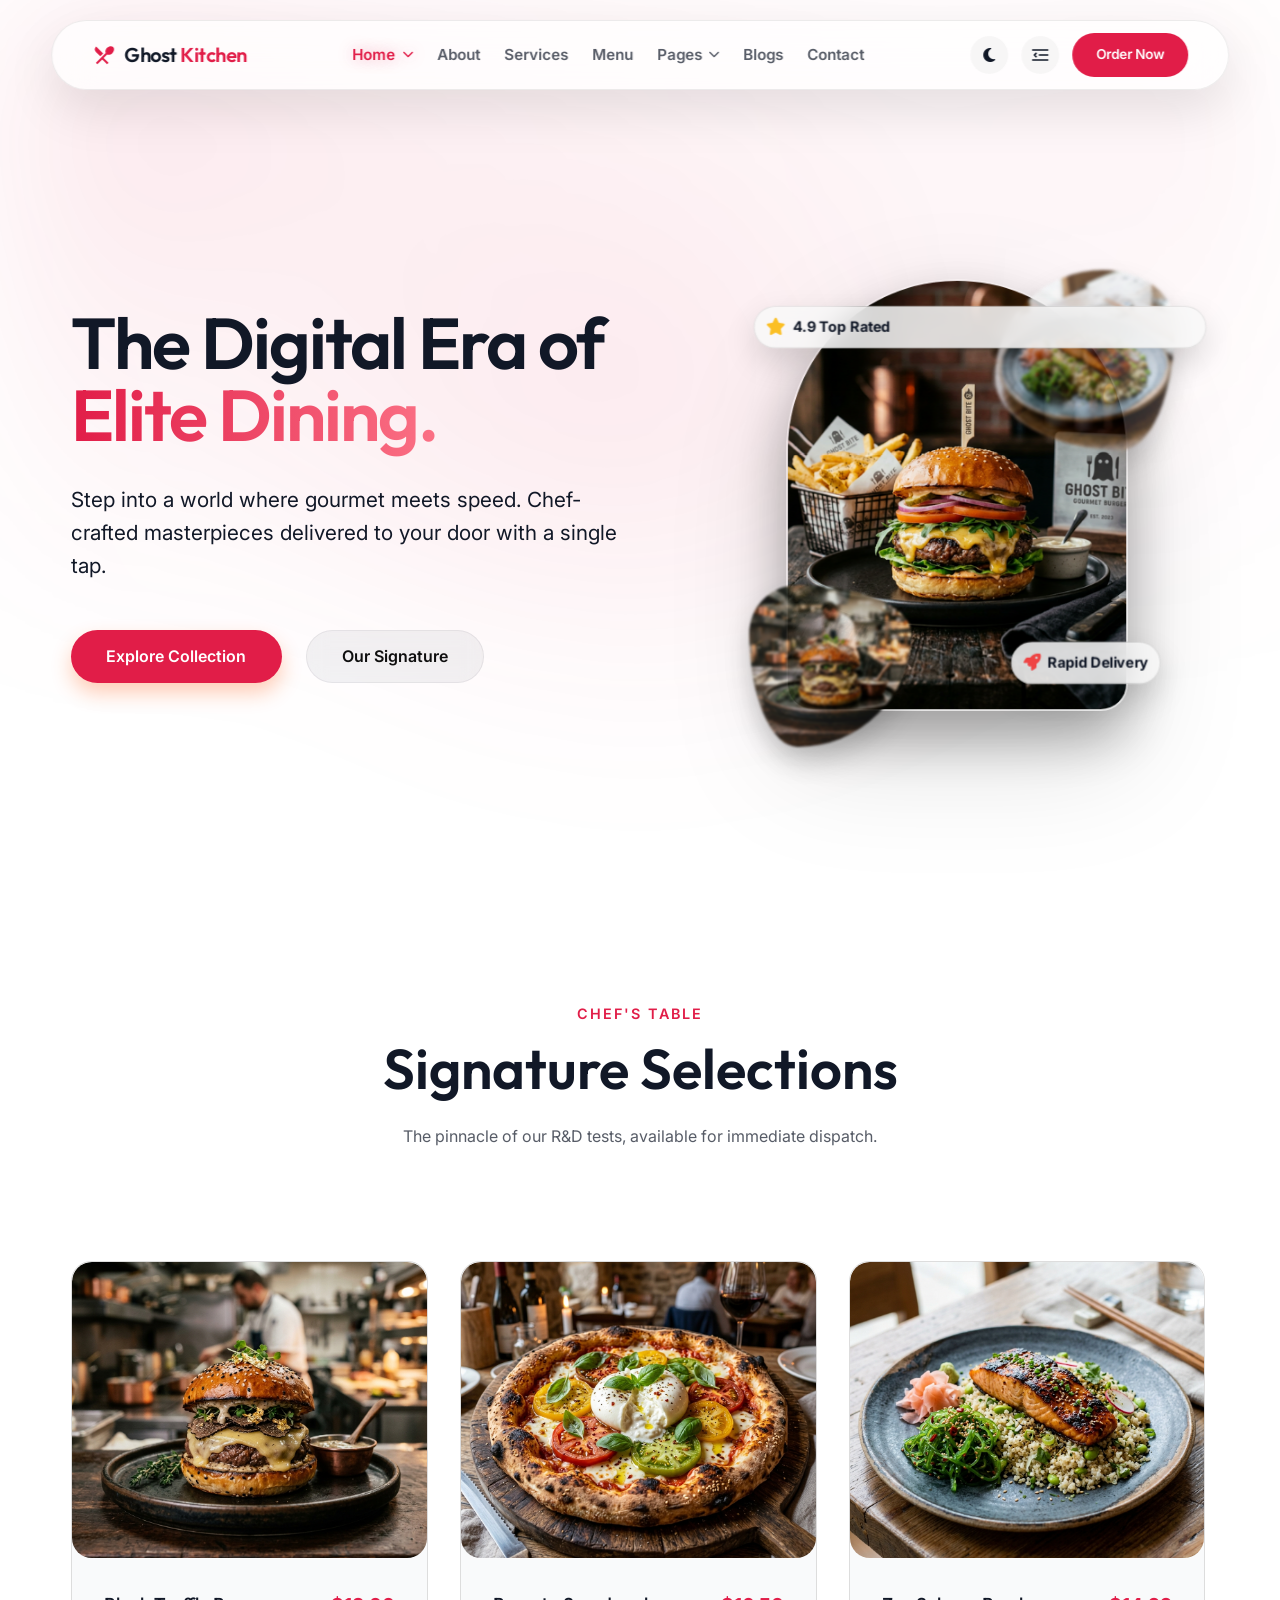
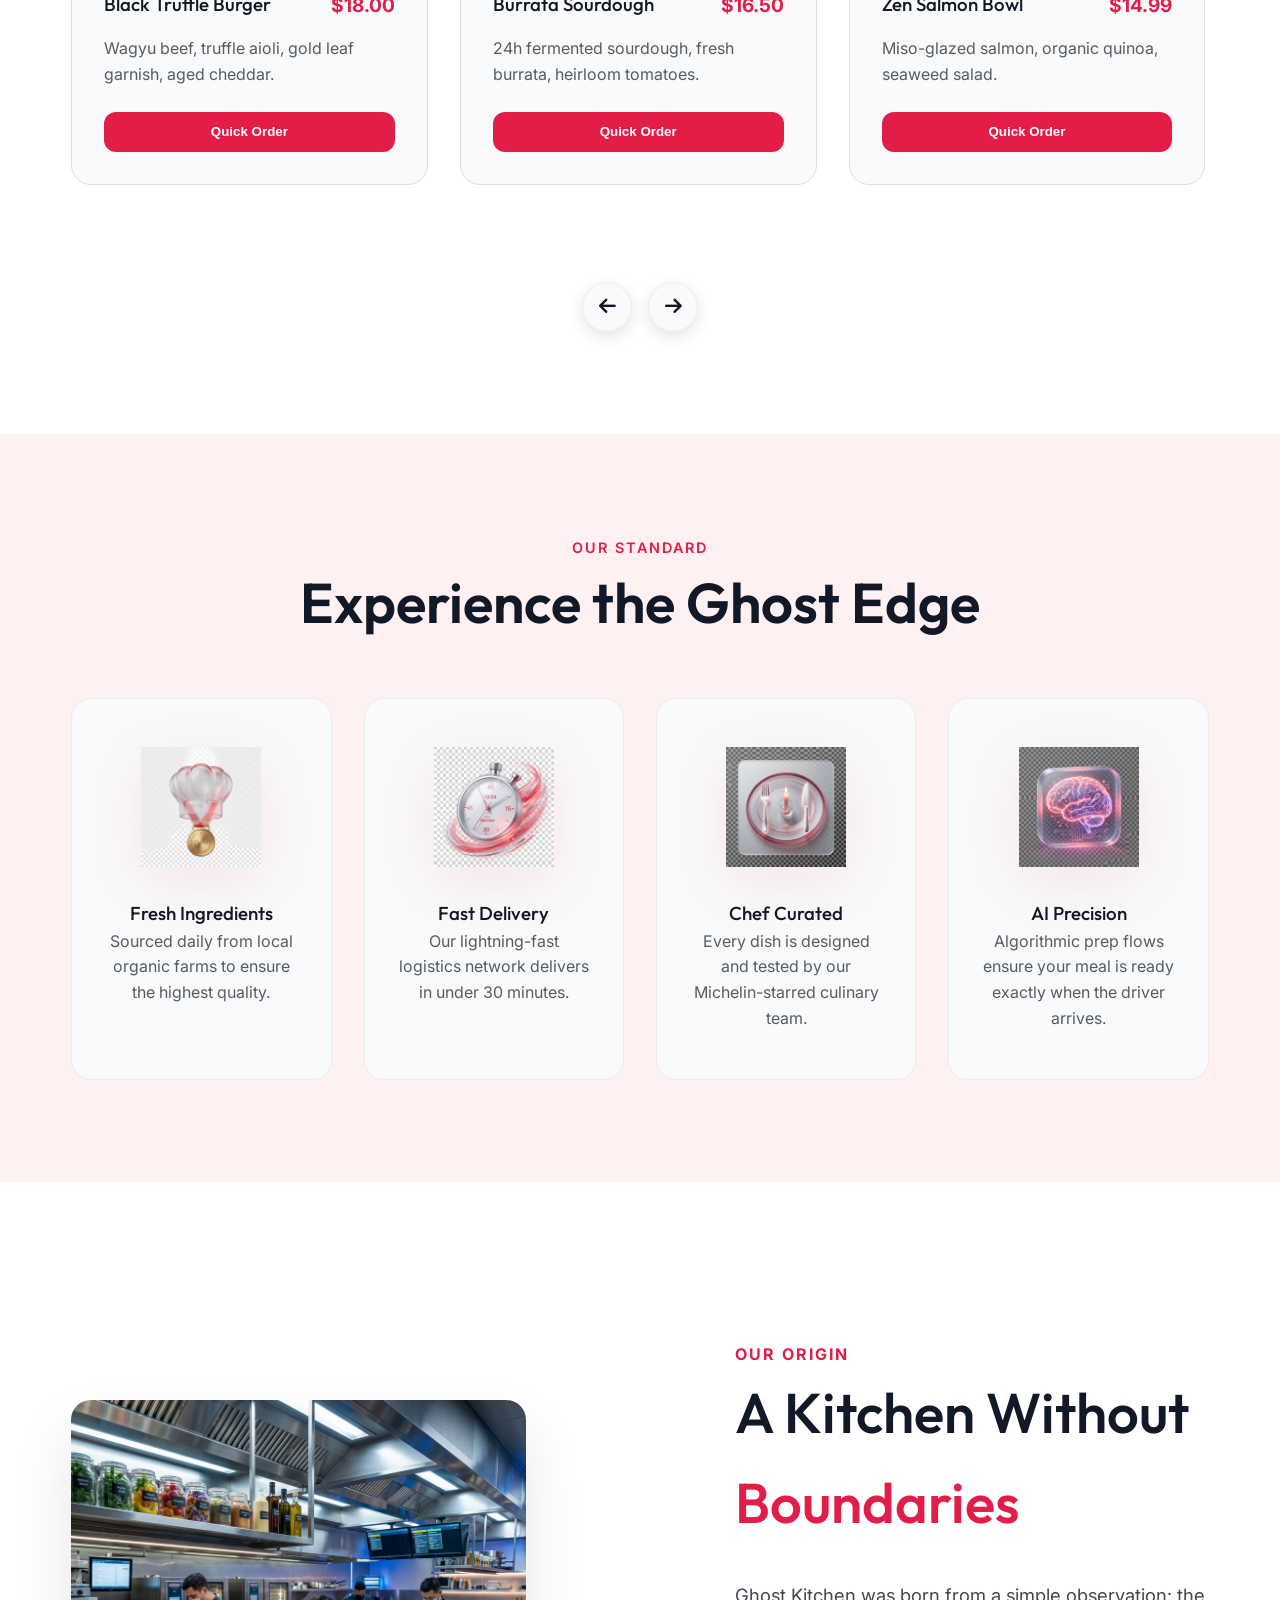
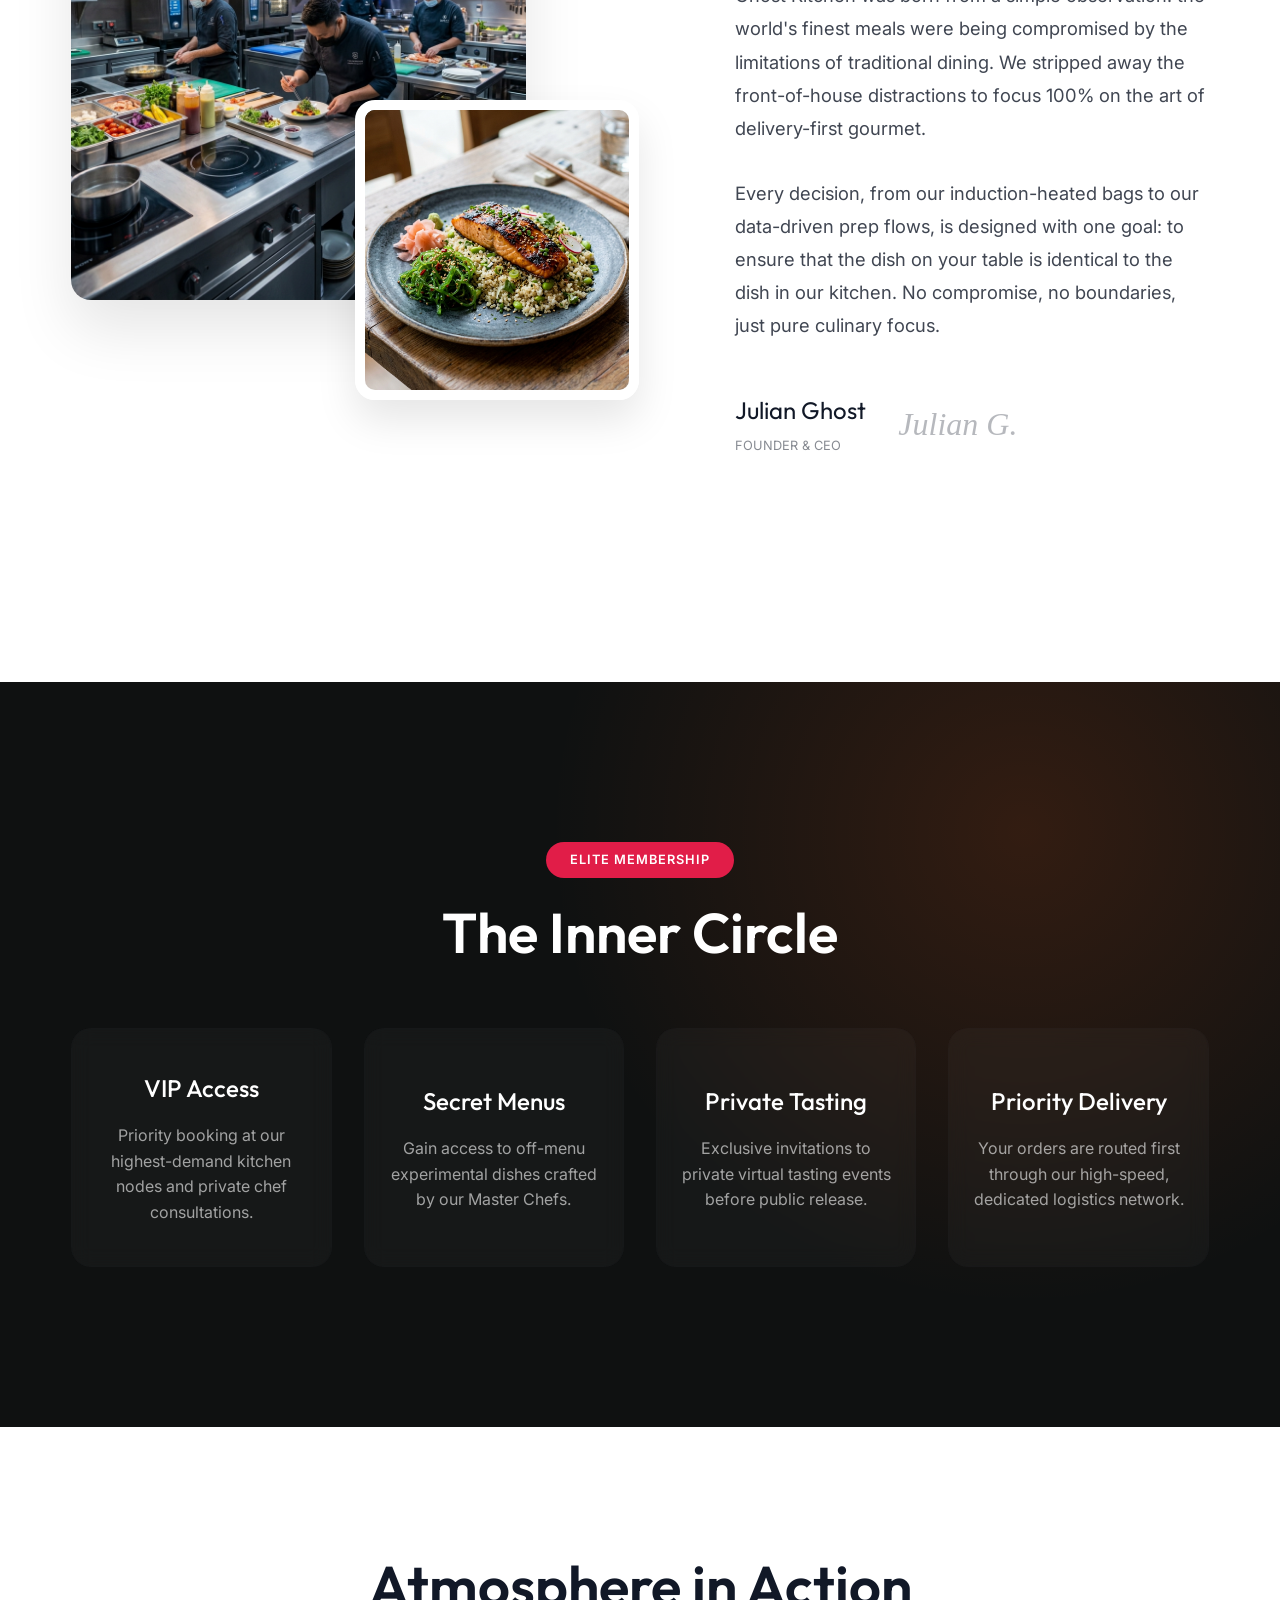
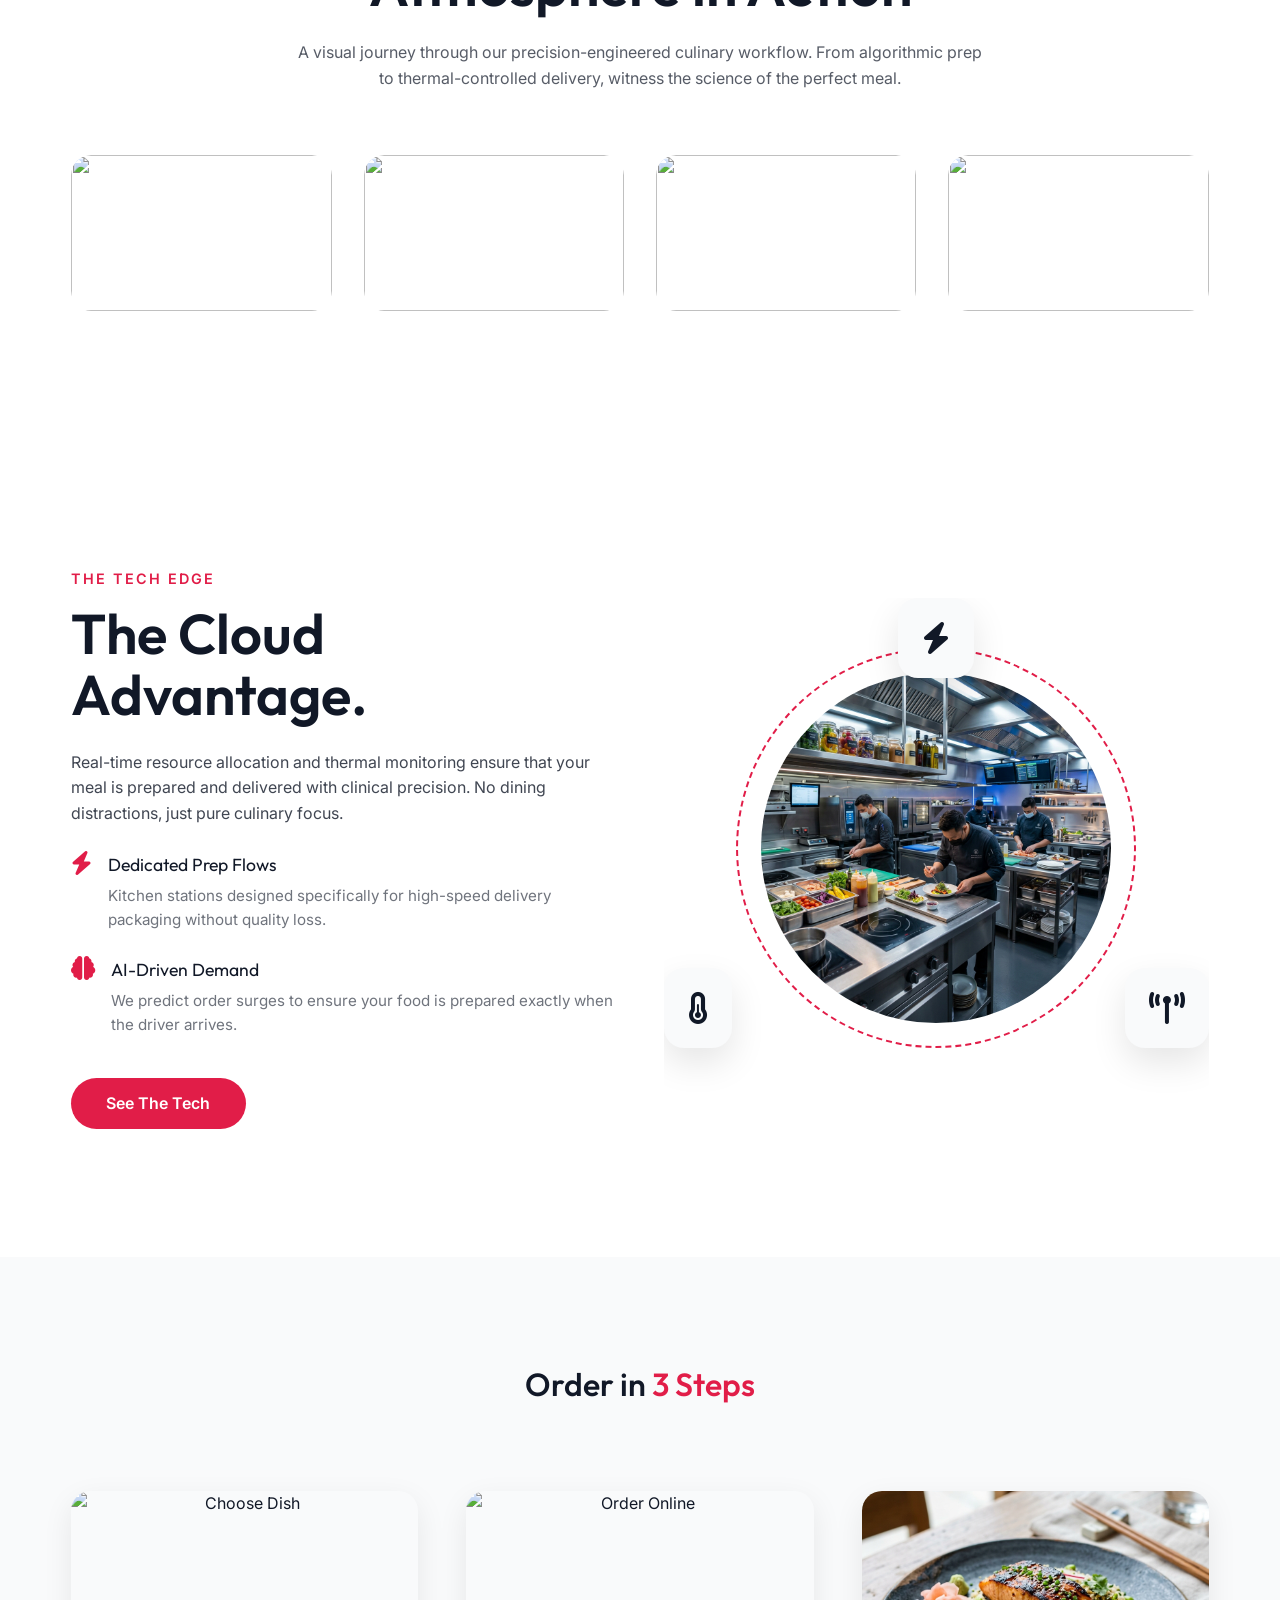
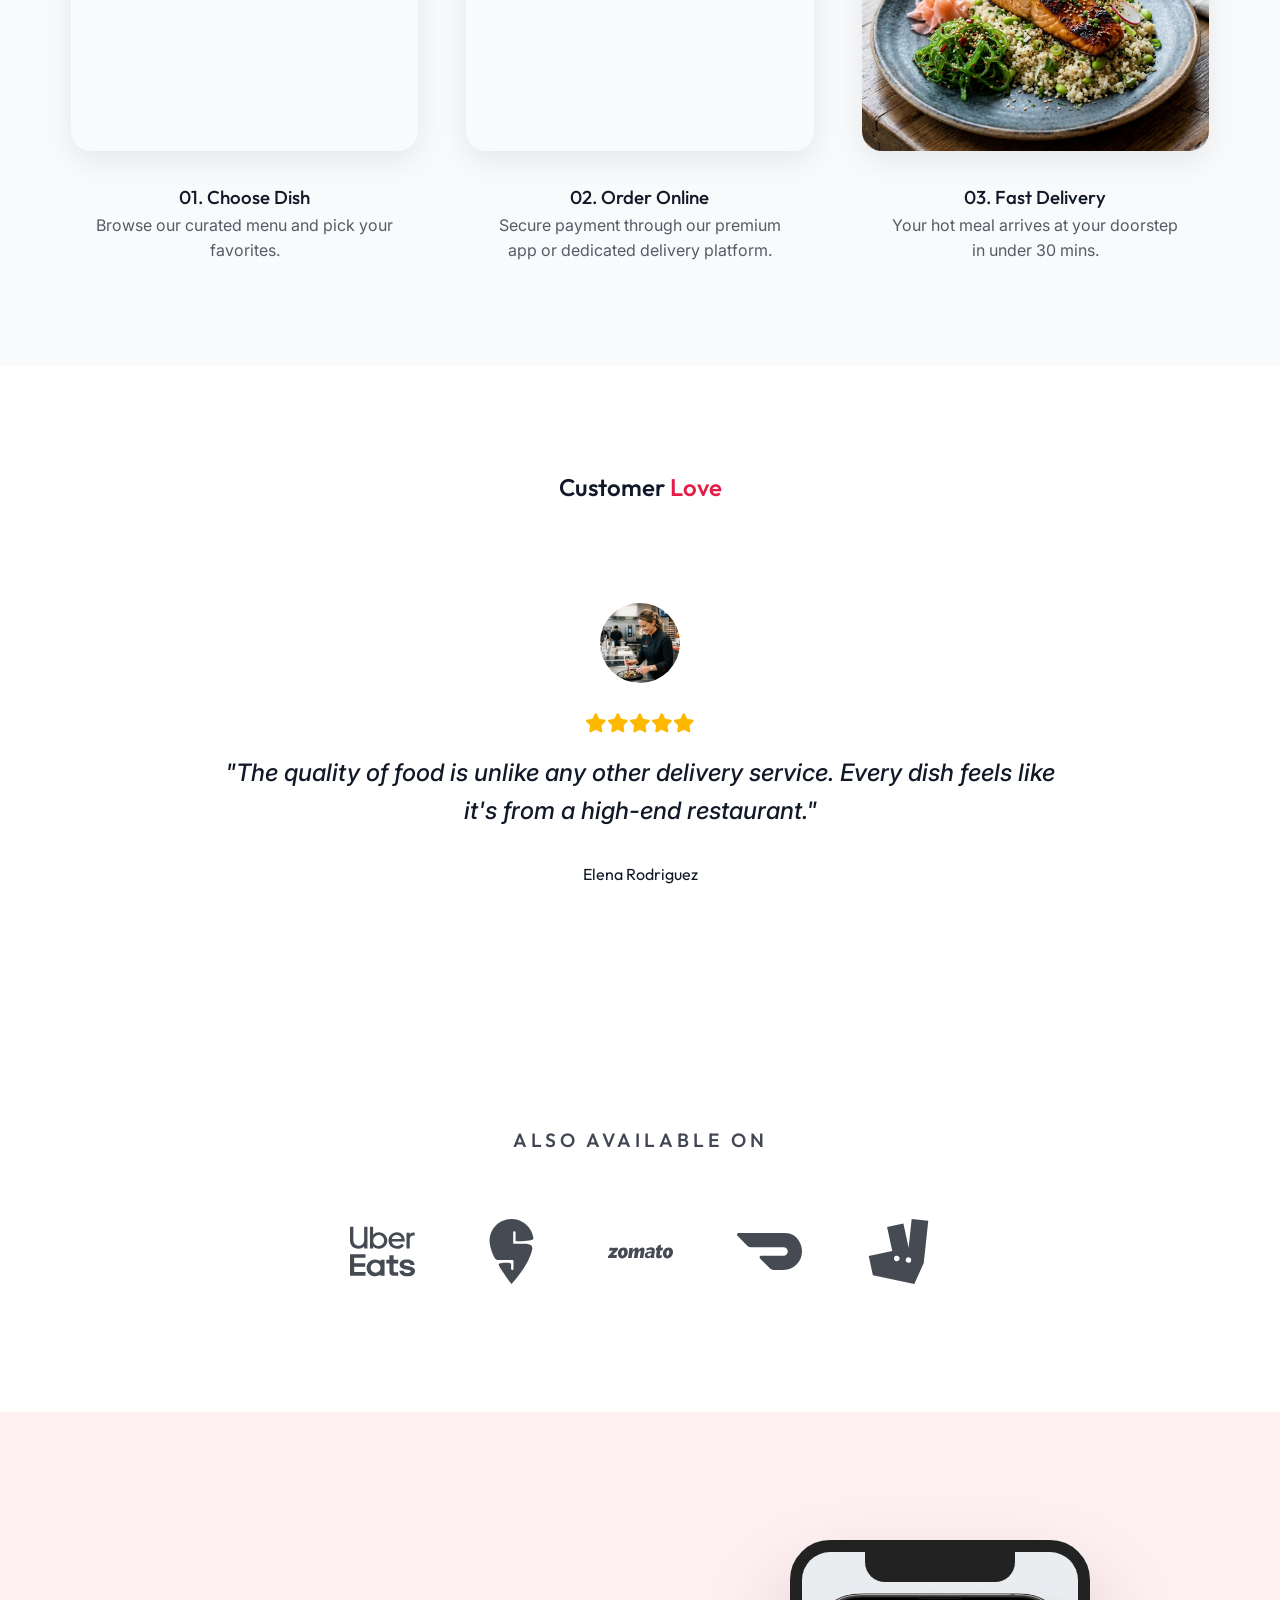
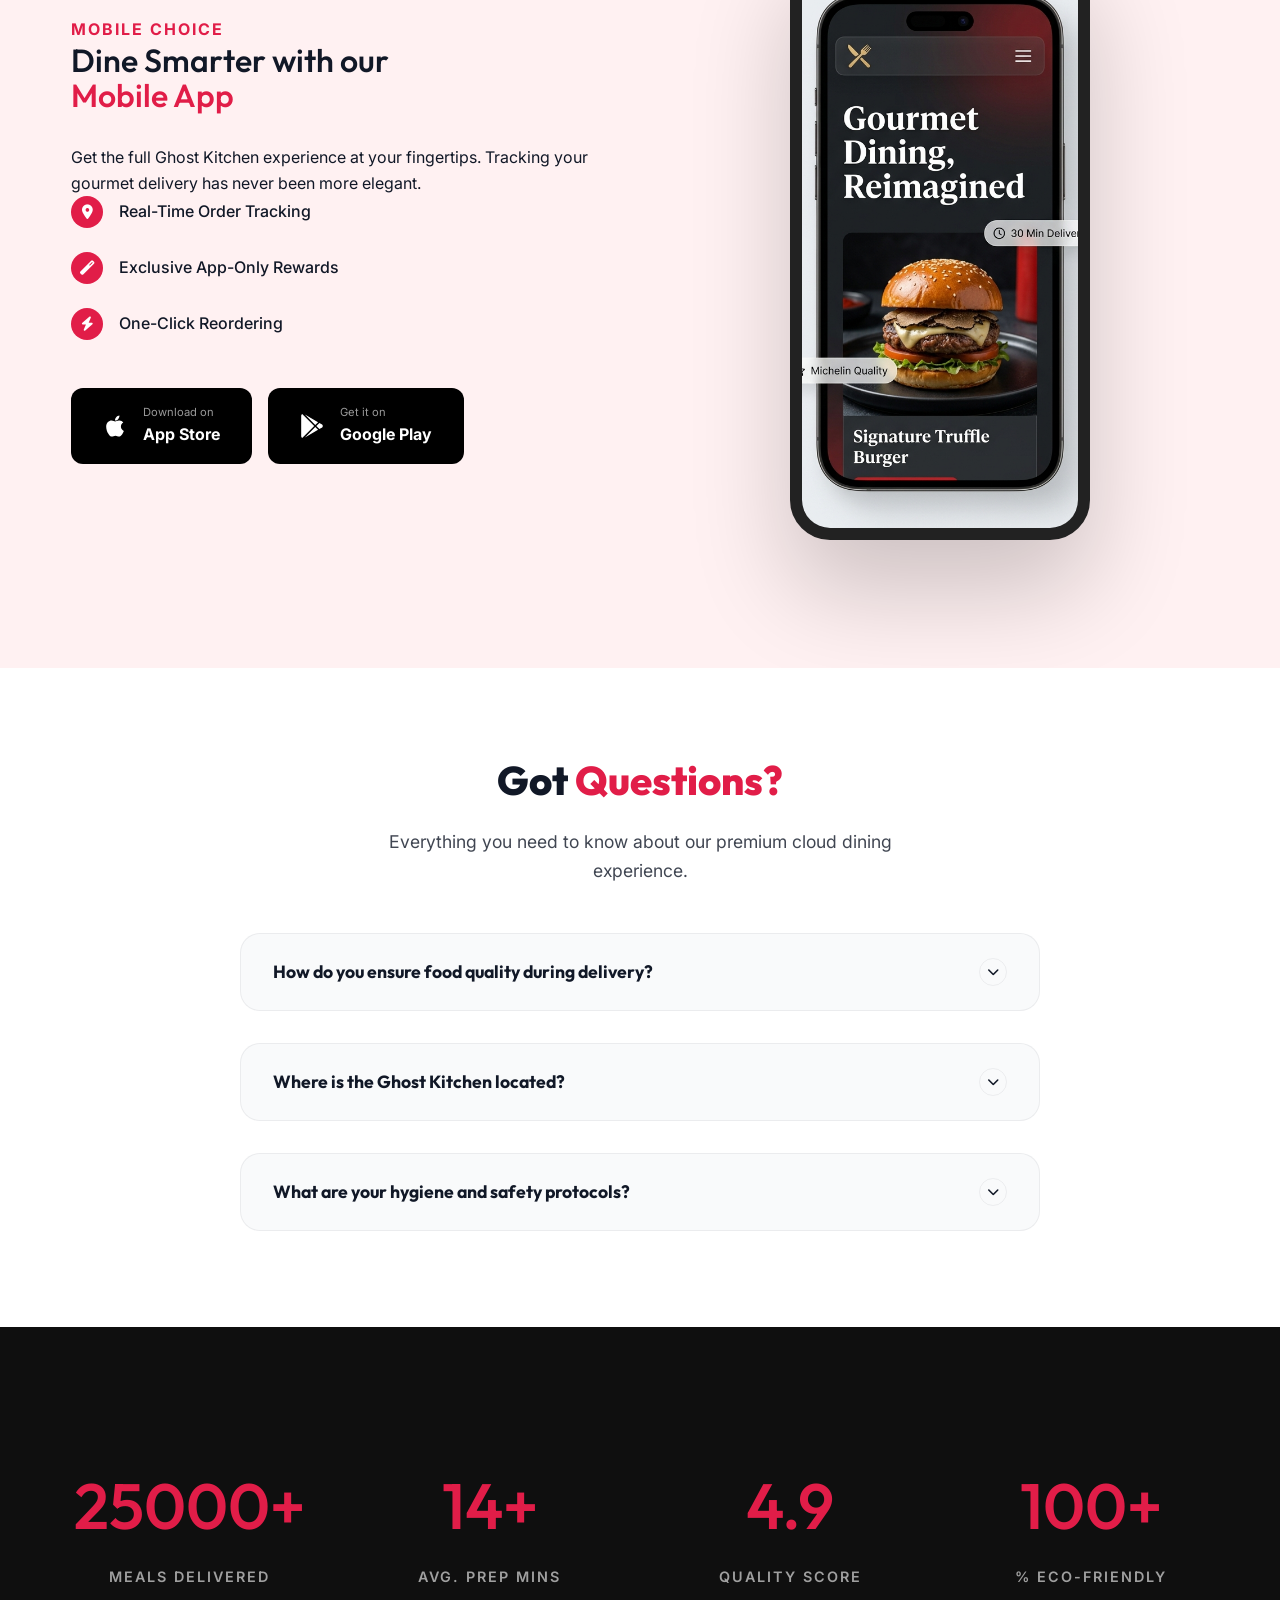
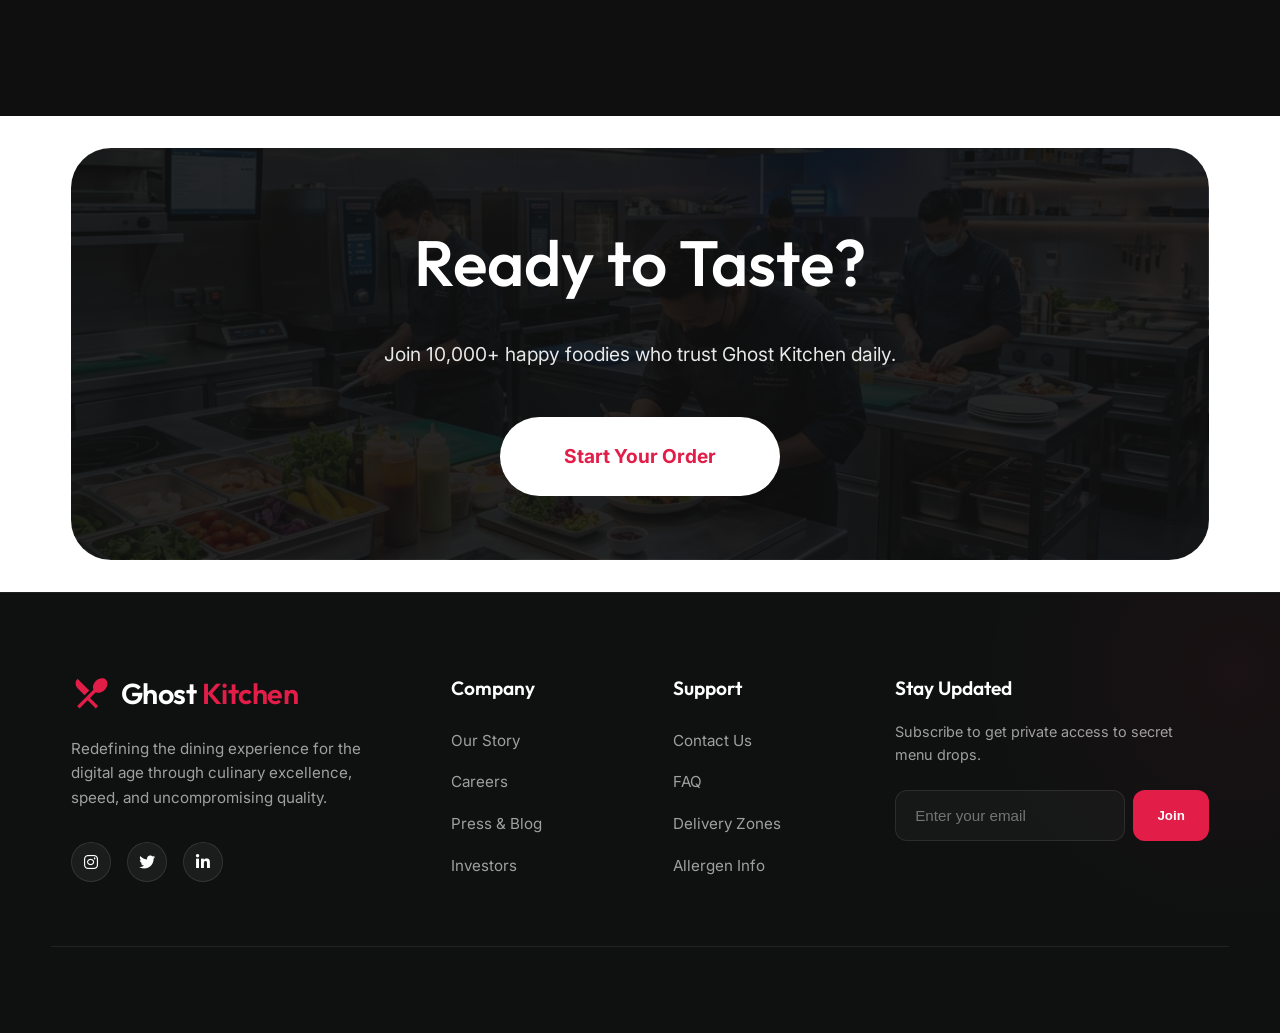
==== commit 56b6ebe0: "feat: initialize project structure with core pages, assets, and site configuration" ====
--- a/pages/index.html
+++ b/pages/index.html
@@ -1,4 +1,4 @@
-﻿<!DOCTYPE html>
+<!DOCTYPE html>
 <html lang="en" data-theme="light">
 
 <head>
@@ -193,7 +193,7 @@
             line-height: 1;
             margin-bottom: 2rem;
             letter-spacing: -2px;
-            font-weight: 900;
+            font-weight: 600;
         }
 
         .hero-content h1 span {
@@ -271,7 +271,7 @@
             display: flex;
             align-items: center;
             gap: 0.5rem;
-            font-weight: 700;
+            font-weight: 600;
             color: #111827;
             /* Dark charcoal text for readability */
             box-shadow: 0 15px 35px rgba(0, 0, 0, 0.12);
@@ -705,7 +705,7 @@
 
         /* 8. CTA Section */
         .cta-section {
-            background: linear-gradient(rgba(17, 24, 39, 0.9), rgba(17, 24, 39, 0.9)),
+            background: linear-gradient(rgba(15, 15, 15, 0.9), rgba(15, 15, 15, 0.9)),
                 url('../assets/images/hero/kitchen_main.png');
             background-size: cover;
             background-position: center;
@@ -796,7 +796,7 @@
             color: white;
             padding: 0.5rem 1.5rem;
             border-radius: 100px;
-            font-weight: 700;
+            font-weight: 600;
             font-size: 0.8rem;
             text-transform: uppercase;
             letter-spacing: 1px;
@@ -1111,11 +1111,21 @@
             margin-bottom: 0.5rem;
         }
 
+        .section-subtitle {
+            color: var(--primary-color);
+            font-weight: 600;
+            text-transform: uppercase;
+            letter-spacing: 2px;
+            font-size: 0.9rem;
+            margin-bottom: 0.8rem;
+            display: block;
+        }
+
         .stat-item p {
             opacity: 0.6;
             text-transform: uppercase;
             letter-spacing: 2px;
-            font-weight: 700;
+            font-weight: 600;
             font-size: 0.9rem;
         }
 
--- a/assets/css/style.css
+++ b/assets/css/style.css
@@ -6,8 +6,8 @@
     /* Rose-600 */
     --primary-hover: #be123c;
     /* Rose-700 */
-    --secondary-color: #111827;
-    /* Gray-900 */
+    --secondary-color: #0f0f0f;
+    /* Neutral Charcoal */
     --accent-color: #fff1f2;
     /* Rose-50 */
 
@@ -84,12 +84,12 @@
 
 h2 {
     font-family: var(--font-heading);
-    font-weight: 500;
+    font-weight: 550;
 }
 
 h3 {
     font-family: var(--font-heading);
-    font-weight: 450;
+    font-weight: 500;
 }
 
 h4,
@@ -283,7 +283,7 @@
 
 .section-subtitle {
     color: var(--primary-color);
-    font-weight: 800;
+    font-weight: 600;
     text-transform: uppercase;
     letter-spacing: 2px;
     font-size: 0.9rem;
--- a/assets/css/dark-mode.css
+++ b/assets/css/dark-mode.css
@@ -15,7 +15,7 @@
 /* ── 1. Variable Overrides ───────────────────────────────────────── */
 [data-theme="dark"] {
     --bg-color:       #0e0e0e;  /* near-black base */
-    --text-color:     #d4d4d4;  /* body text — contrast 11.2:1 ✓ */
+    --text-color:     #e2e2e2;  /* body text — increased brightness for contrast */
     --card-bg:        #1a1a1a;  /* card surface */
     --border-color:   rgba(255, 255, 255, 0.08);  /* subtle grey border */
     --section-bg-alt: #141414;  /* alternate section bg */
@@ -46,13 +46,13 @@
 
 /* ── 3. Inner headings — lighter weight, still readable ──────────── */
 [data-theme="dark"] h2 {
-    color: #e0e0e0;          /* contrast 14.5:1 ✓ */
+    color: #f0f0f0;          
+    font-weight: 550;
+}
+
+[data-theme="dark"] h3 {
+    color: #e2e2e2;          
     font-weight: 500;
-}
-
-[data-theme="dark"] h3 {
-    color: #d4d4d4;          /* contrast 11.2:1 ✓ */
-    font-weight: 450;
 }
 
 [data-theme="dark"] h4,
@@ -64,7 +64,7 @@
 
 /* ── 4. Body text & paragraphs ───────────────────────────────────── */
 [data-theme="dark"] p {
-    color: #b0b0b0;          /* contrast 7.2:1 on #0e0e0e ✓ WCAG AA */
+    color: #d1d1d1;          /* increased contrast from #b0b0b0 */
 }
 
 [data-theme="dark"] li {
@@ -78,15 +78,15 @@
 [data-theme="dark"] .about-desc,
 [data-theme="dark"] .section-desc,
 [data-theme="dark"] .text-muted {
-    color: #a0a0a0;          /* contrast 6.1:1 on #0e0e0e ✓ */
+    color: #b0b0b0;          /* increased for readability */
 }
 
 /* ── 6. Card inner headings (override component-level weights) ──── */
 [data-theme="dark"] .card h2,
 [data-theme="dark"] .card h3,
 [data-theme="dark"] .card-title {
-    color: #e0e0e0;
-    font-weight: 500;
+    color: #f0f0f0;
+    font-weight: 550;
 }
 
 /* ── 7. Section subtitles — brand accent preserved ───────────────── */
--- a/assets/css/navbar-v4.css
+++ b/assets/css/navbar-v4.css
@@ -95,7 +95,7 @@
 
 .nav-logo-text strong {
     color: var(--nav-accent);
-    font-weight: 800;
+    font-weight: 600;
 }
 
 /* Navigation Links */
@@ -244,7 +244,7 @@
     color: white !important;
     padding: 0.7rem 1.5rem;
     border-radius: 50px;
-    font-weight: 700;
+    font-weight: 600;
     font-size: 0.85rem;
     text-decoration: none;
     transition: 0.3s;
@@ -334,7 +334,7 @@
 
 .mobile-nav-link {
     font-size: 16px;
-    font-weight: 900;
+    font-weight: 600;
     color: var(--nav-text-light);
     text-transform: uppercase;
     text-decoration: none;
--- a/assets/css/footer.css
+++ b/assets/css/footer.css
@@ -179,7 +179,7 @@
     background: var(--primary-color, #E11D48);
     color: #fff;
     border: none;
-    font-weight: 700;
+    font-weight: 600;
     cursor: pointer;
     transition: background 0.3s ease, transform 0.3s ease, box-shadow 0.3s ease;
     height: auto;
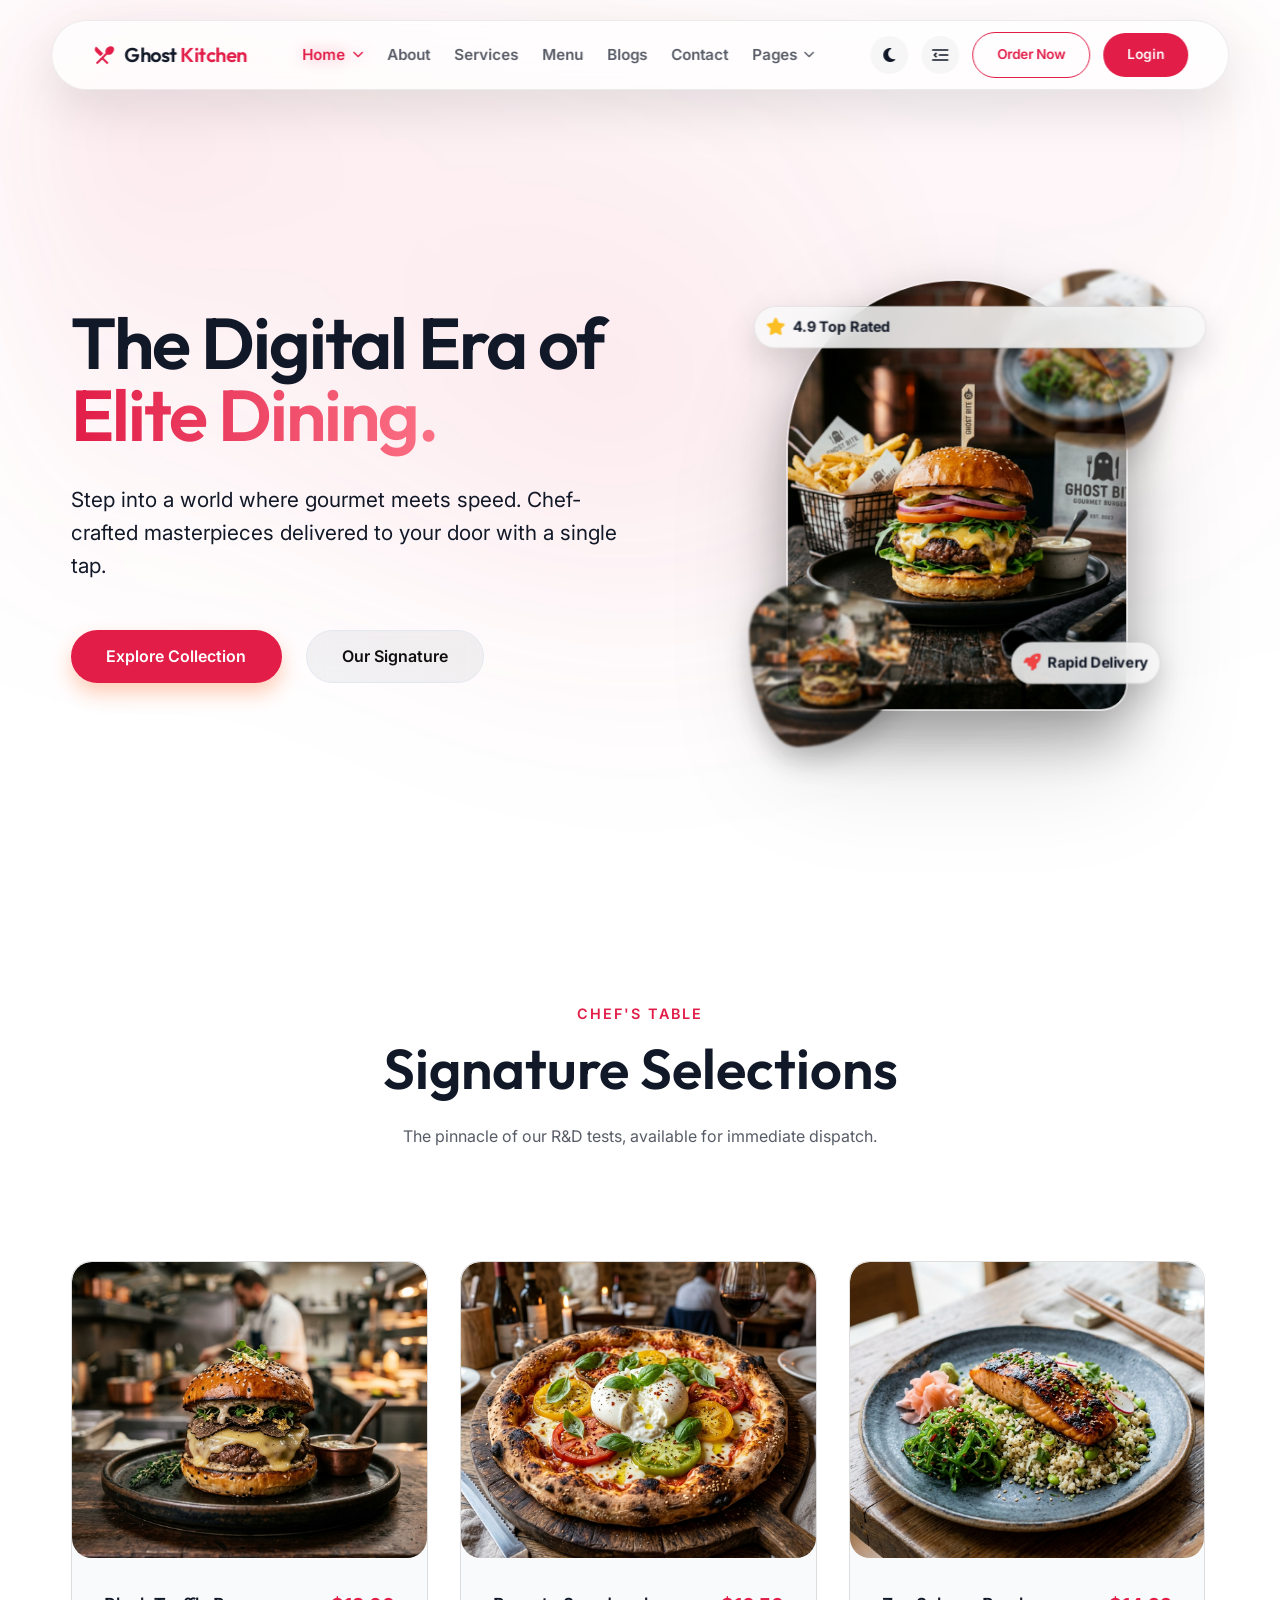
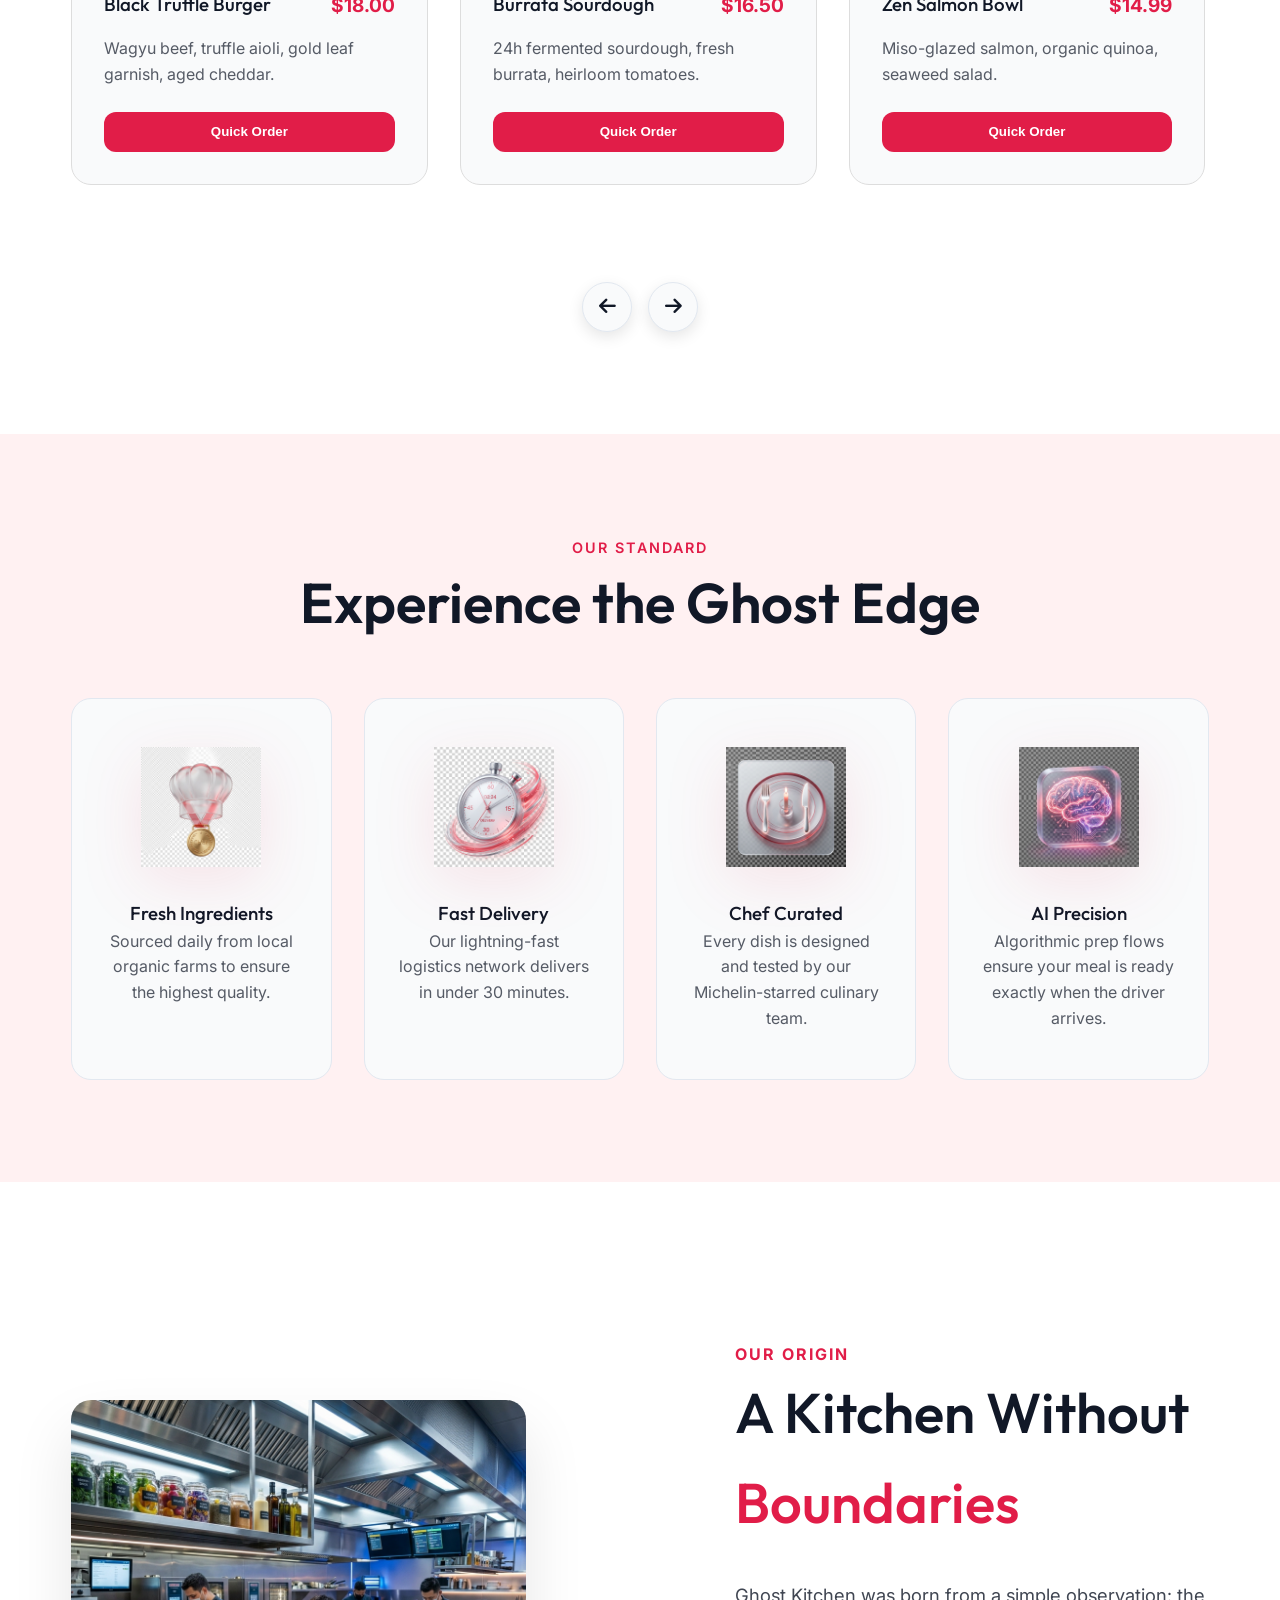
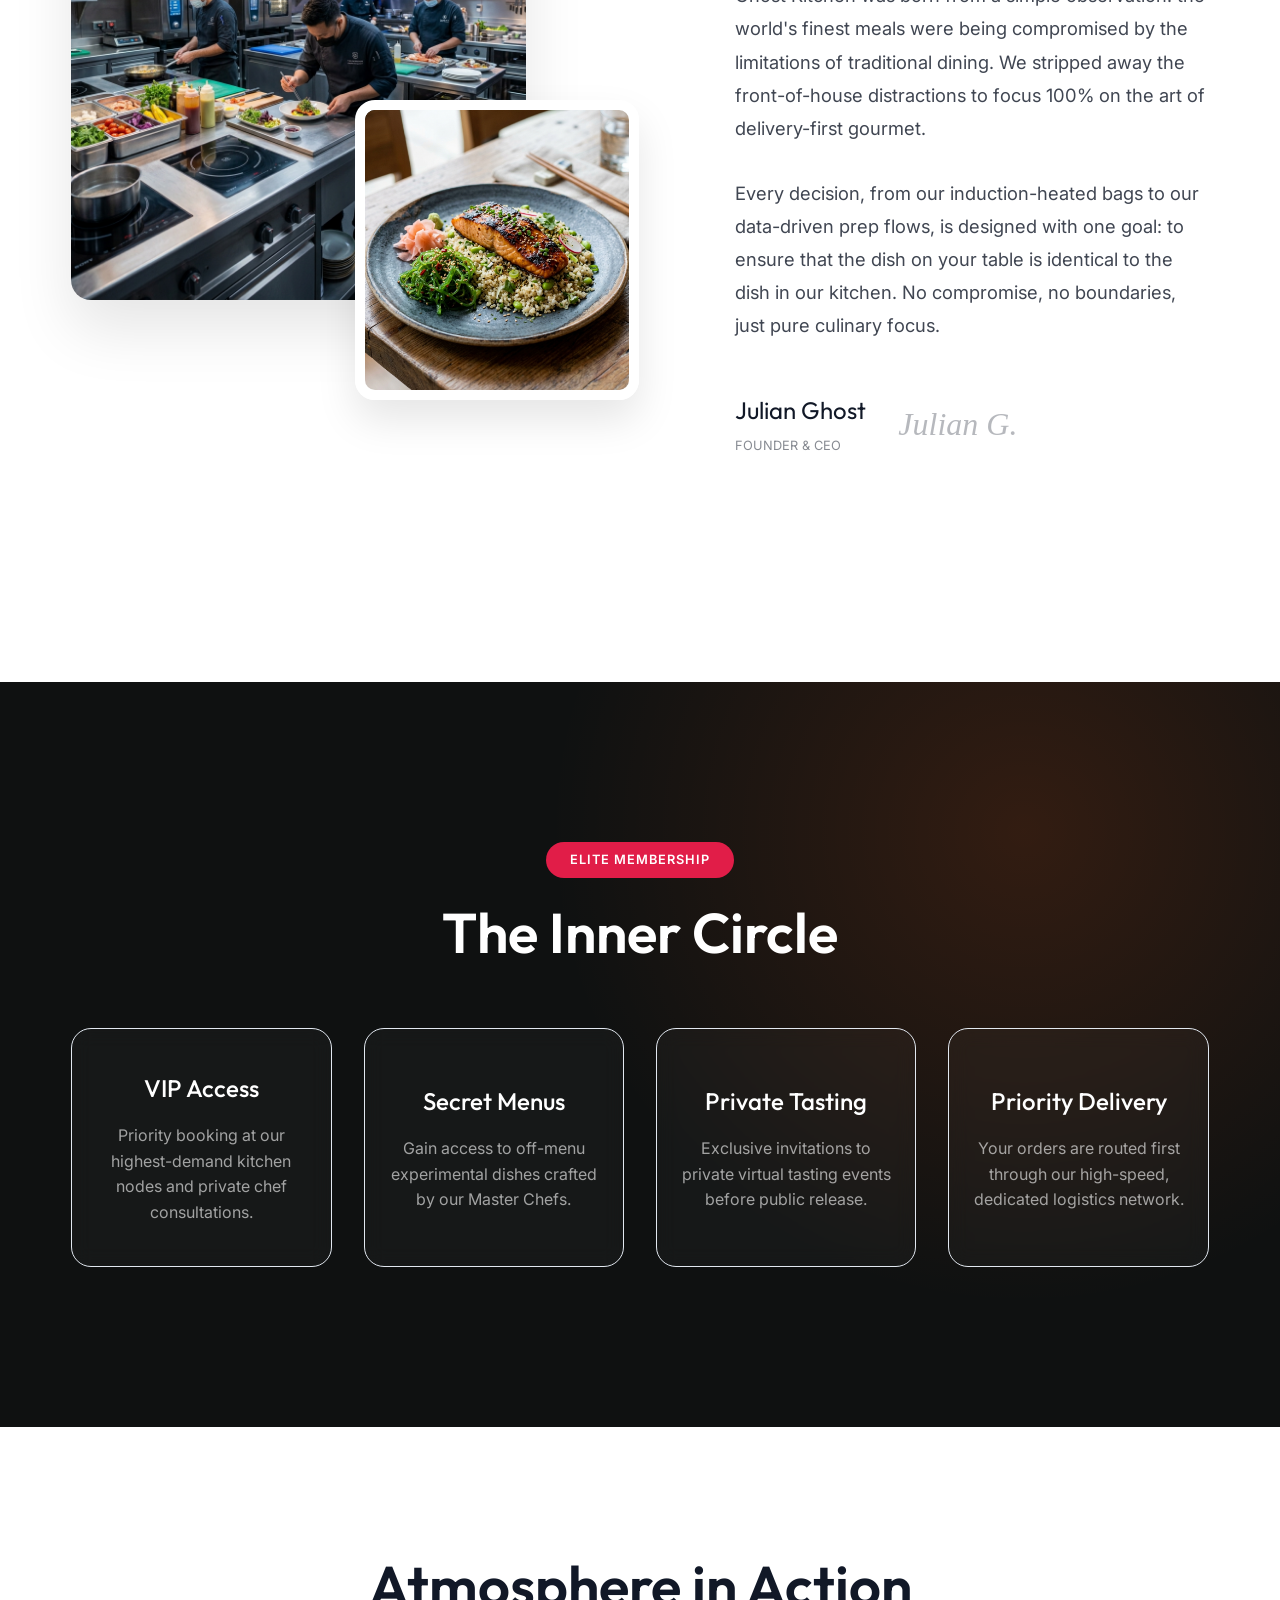
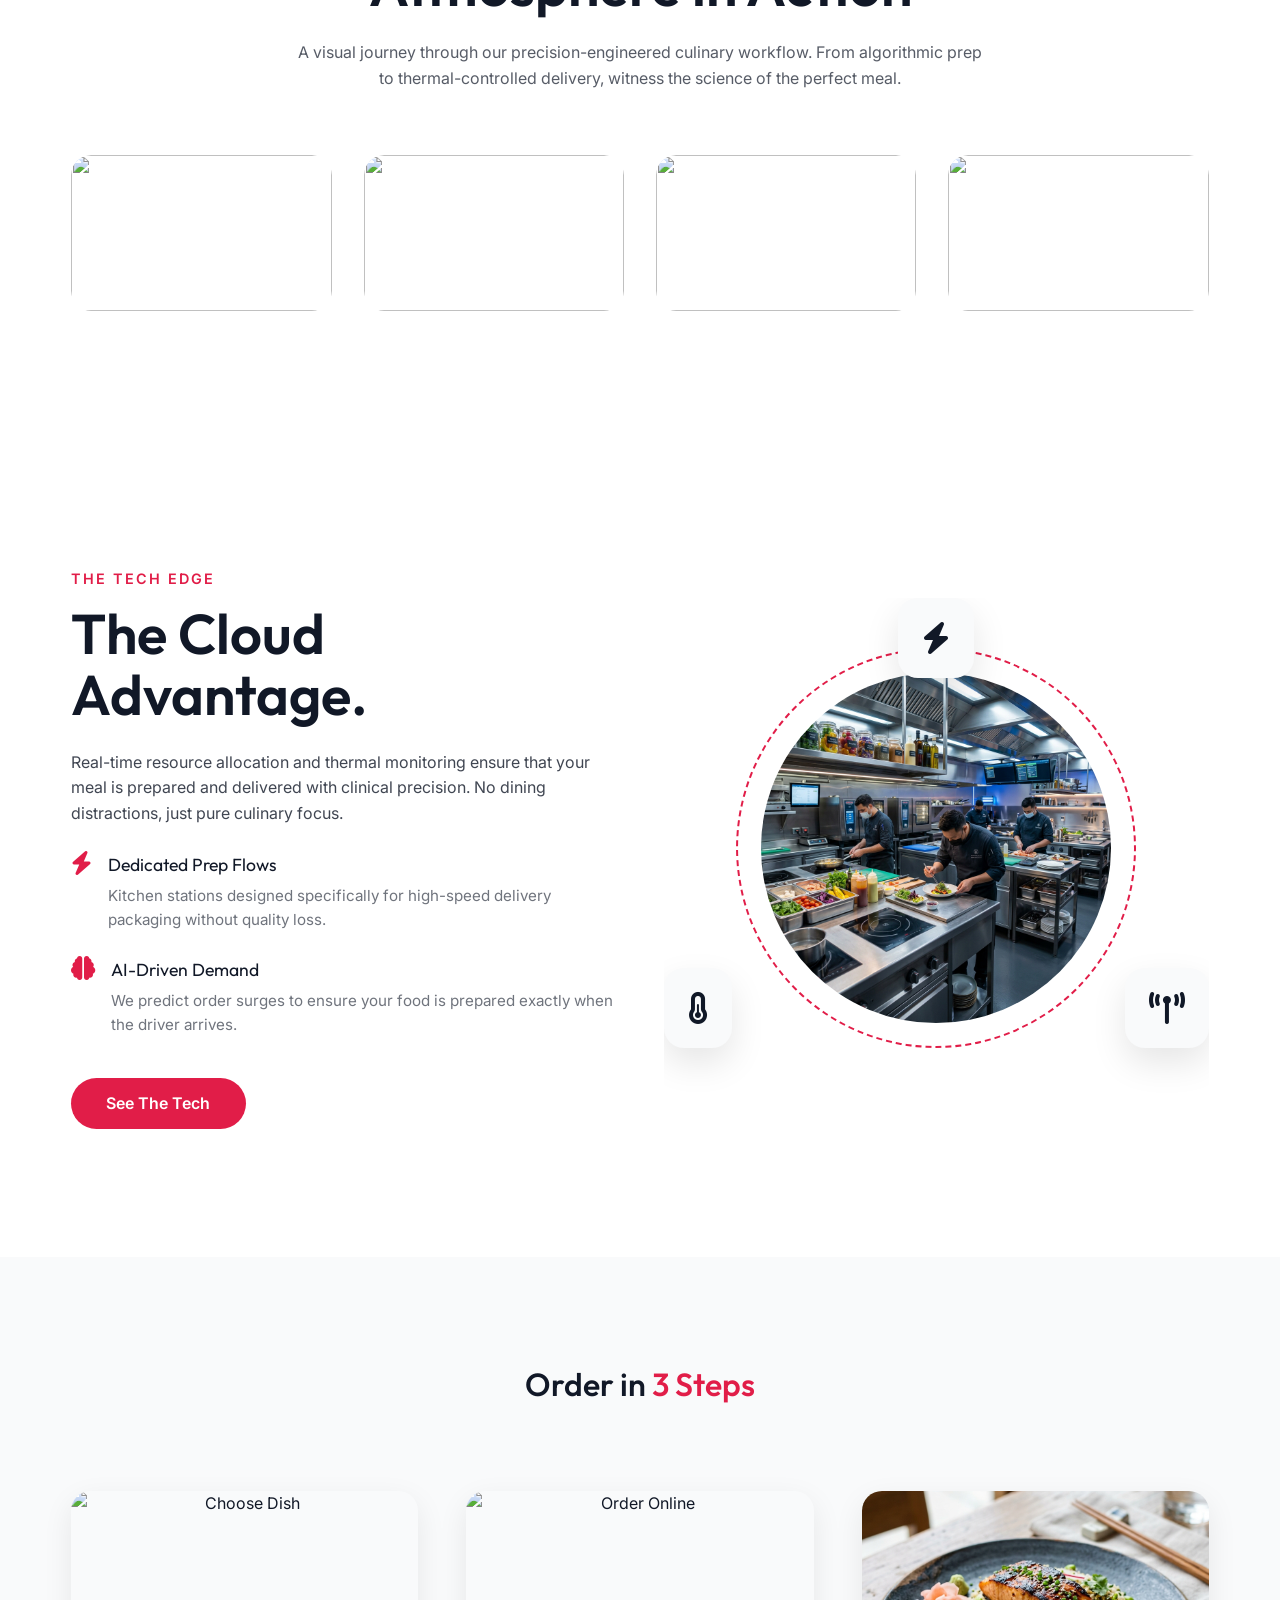
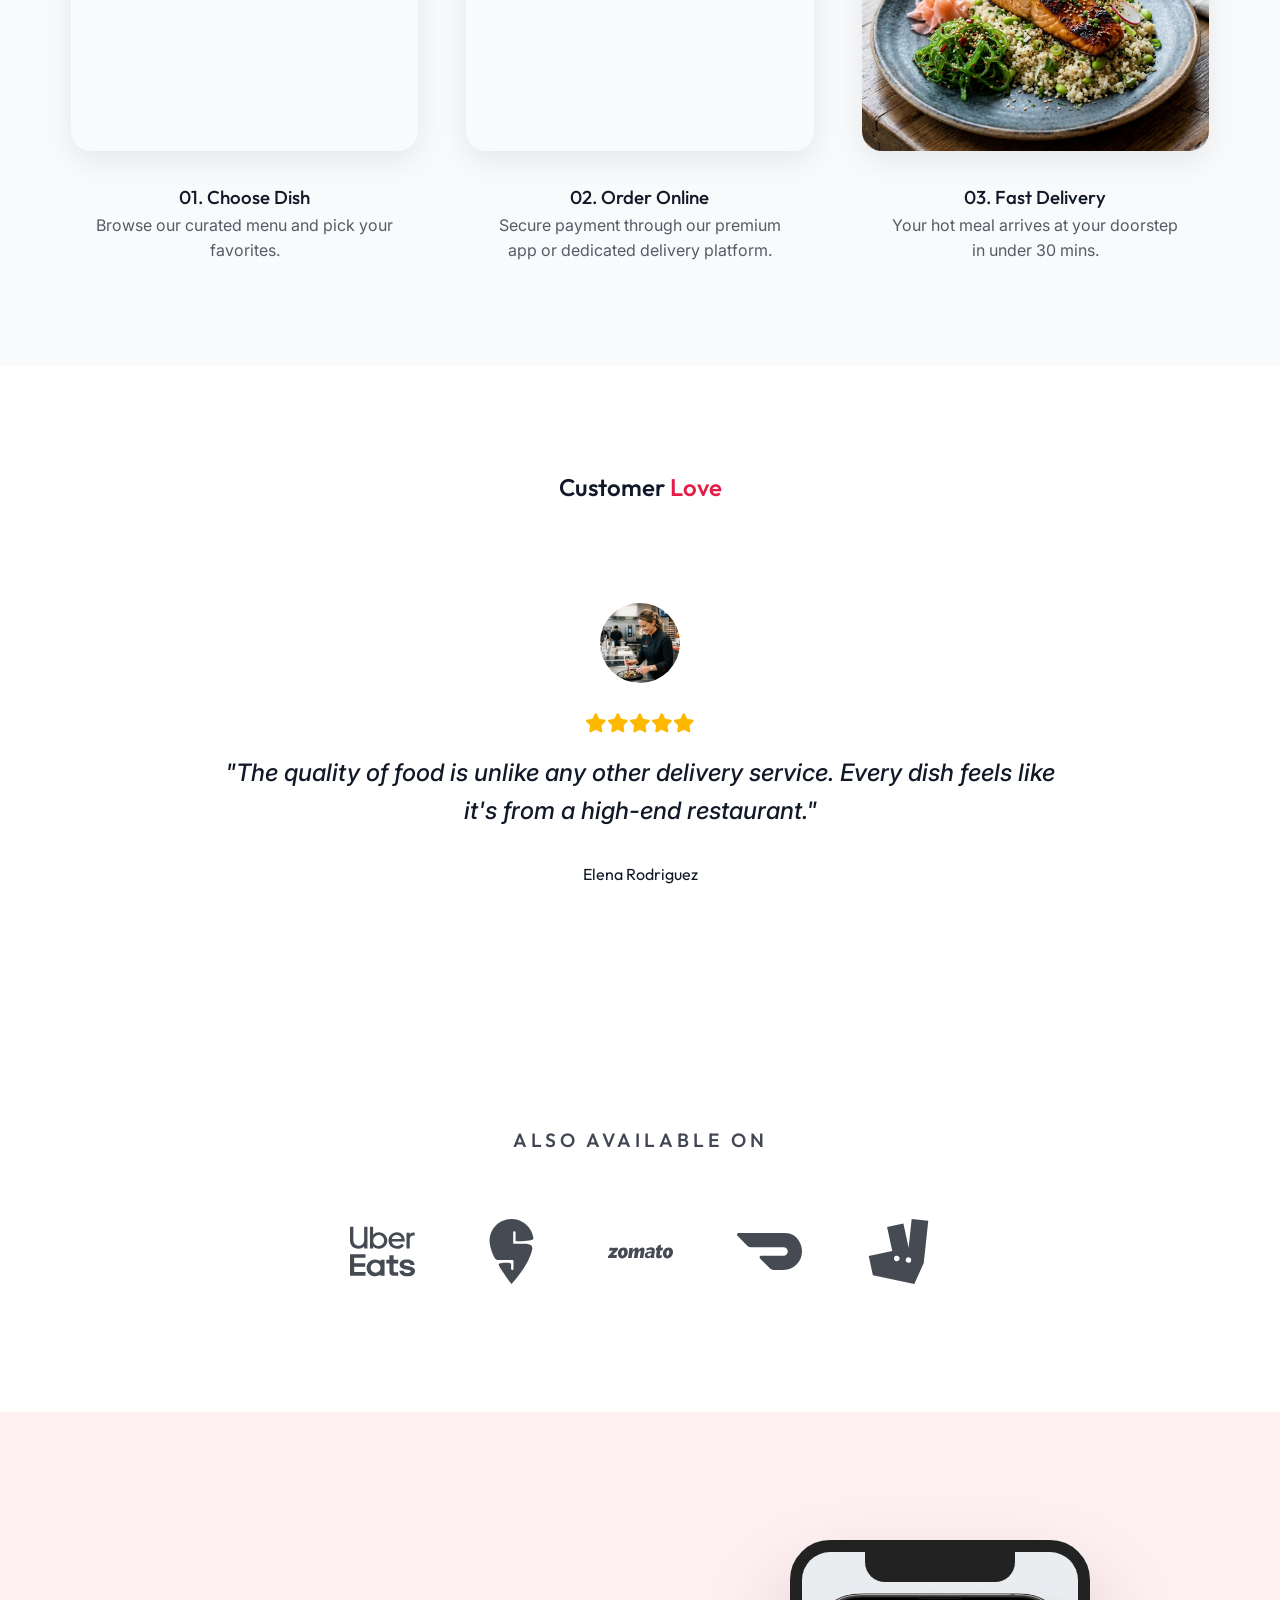
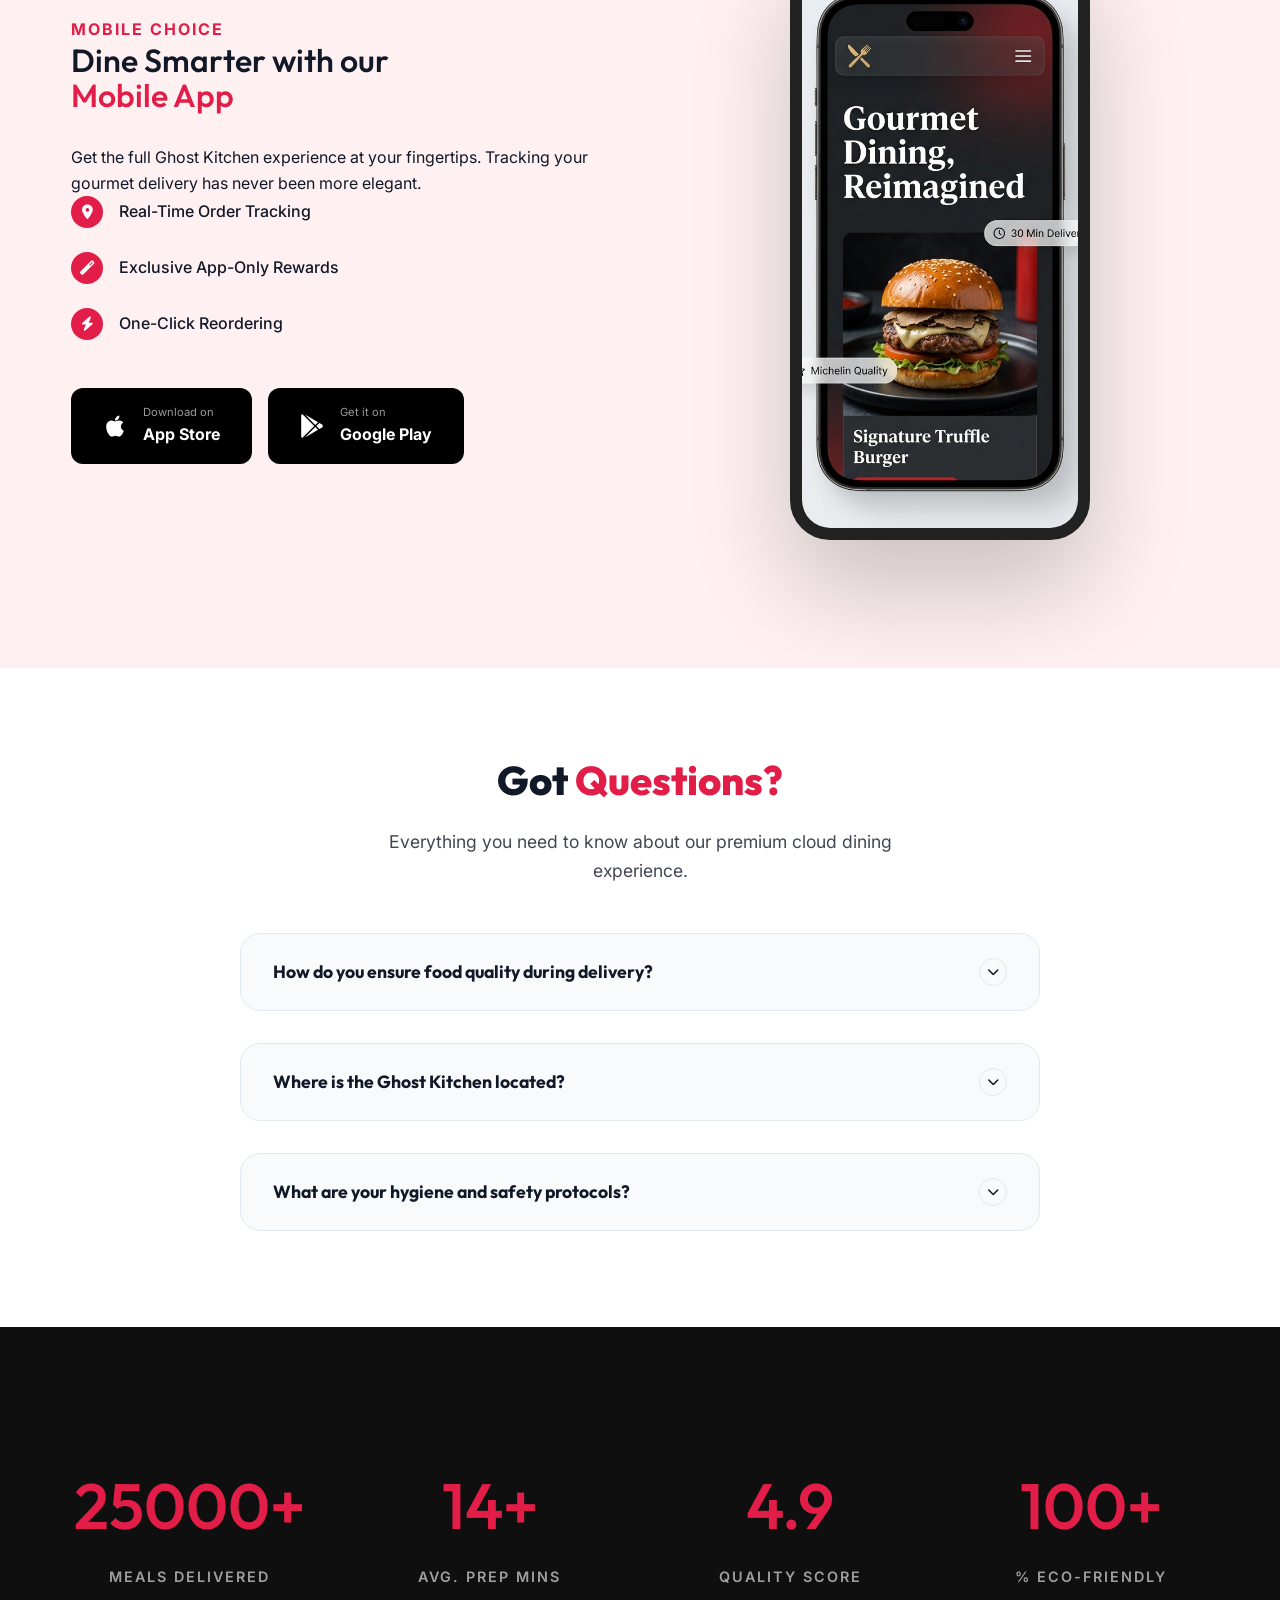
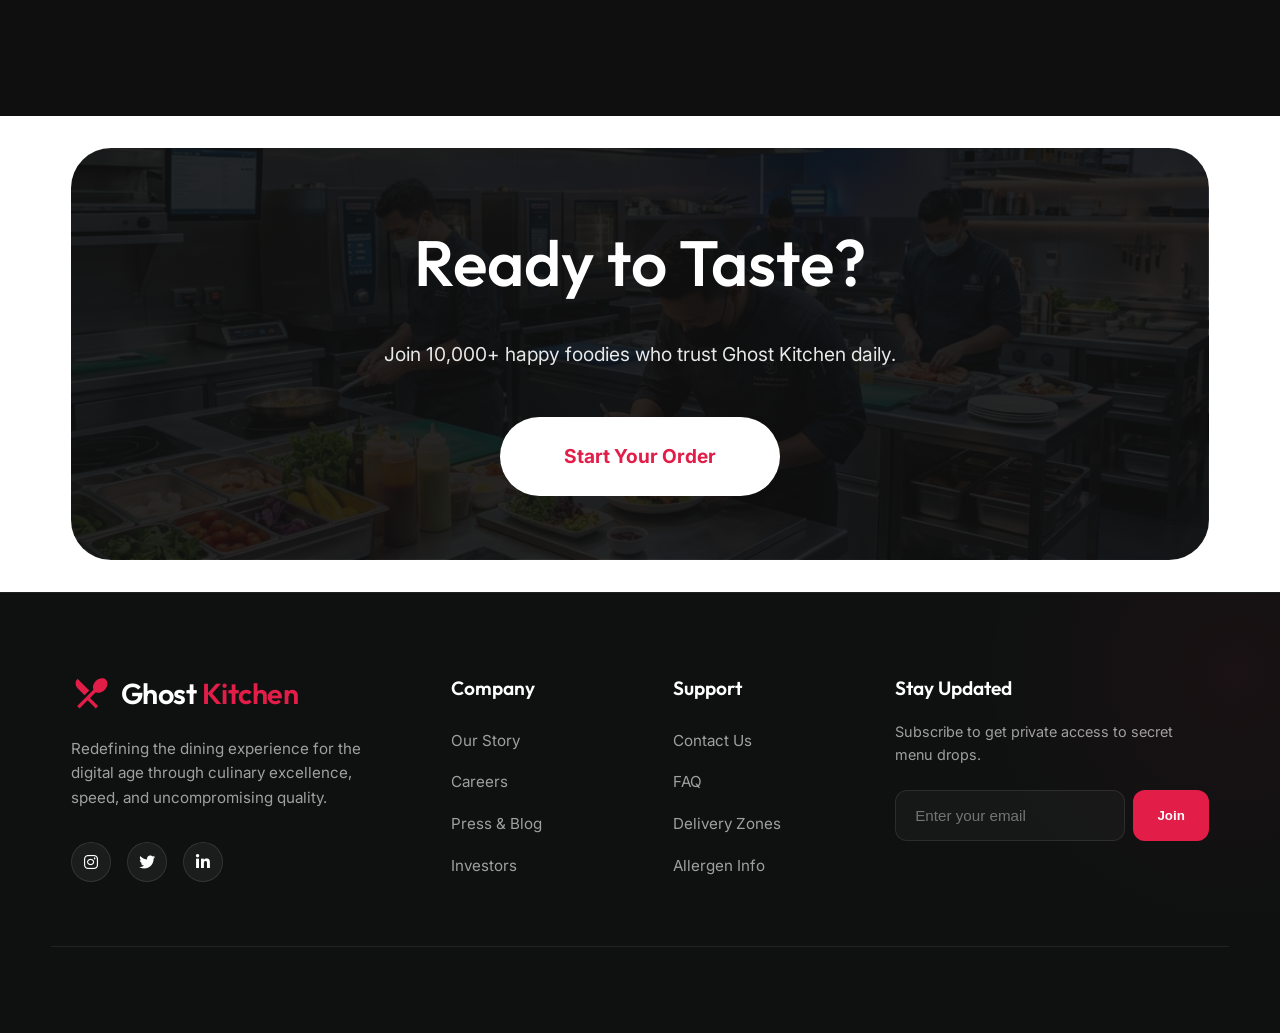
==== commit 4b3d9c43: "feat: implement new Ghost Kitchen website structure with Edition II layout and base assets" ====
--- a/pages/index.html
+++ b/pages/index.html
@@ -1829,6 +1829,8 @@
                 <li class="nav-item"><a href="./about.html" class="nav-link">About</a></li>
                 <li class="nav-item"><a href="./services.html" class="nav-link">Services</a></li>
                 <li class="nav-item"><a href="./menu.html" class="nav-link">Menu</a></li>
+                <li class="nav-item"><a href="./blog.html" class="nav-link">Blogs</a></li>
+                <li class="nav-item"><a href="./contact.html" class="nav-link">Contact</a></li>
                 <li class="nav-item has-dropdown">
                     <a href="#" class="nav-link">Pages <i class="fas fa-chevron-down"></i></a>
                     <ul class="dropdown-menu">
@@ -1836,13 +1838,12 @@
                         <li><a href="./coming-soon.html" class="dropdown-link">Coming Soon</a></li>
                     </ul>
                 </li>
-                <li class="nav-item"><a href="./blog.html" class="nav-link">Blogs</a></li>
-                <li class="nav-item"><a href="./contact.html" class="nav-link">Contact</a></li>
             </ul>
             <div class="nav-utils">
                 <div class="util-icon" id="theme-toggle" title="Toggle Theme"><i class="fas fa-moon"></i></div>
                 <div class="util-icon" id="dir-toggle" title="Toggle Direction"><svg width="20" height="20" viewBox="0 0 24 24" fill="none" stroke="currentColor" stroke-width="2" stroke-linecap="round" stroke-linejoin="round"><path d="M4 6h16M4 12h10M4 18h16"></path><path d="M17 10l2 2-2 2"></path></svg></div>
-                <a href="./order.html" class="btn-cta btn-order-desktop">Order Now</a>
+                <a href="./order.html" class="btn-secondary-nav btn-order-desktop">Order Now</a>
+                <a href="login.html" class="btn-cta btn-login-desktop">Login</a>
                 <div class="mobile-toggle" id="mobile-toggle">
                     <span></span><span></span><span></span>
                 </div>
@@ -1860,6 +1861,8 @@
                 <li class="mobile-nav-item"><a href="./about.html" class="mobile-nav-link">About</a></li>
                 <li class="mobile-nav-item"><a href="./services.html" class="mobile-nav-link">Services</a></li>
                 <li class="mobile-nav-item"><a href="./menu.html" class="mobile-nav-link">Menu</a></li>
+                <li class="mobile-nav-item"><a href="./blog.html" class="mobile-nav-link">Blogs</a></li>
+                <li class="mobile-nav-item"><a href="./contact.html" class="mobile-nav-link">Contact</a></li>
                 <li class="mobile-nav-item has-mobile-dropdown">
                     <a href="javascript:void(0)" class="mobile-nav-link mobile-dropdown-trigger">Pages <i class="fas fa-plus"></i></a>
                     <ul class="mobile-dropdown">
@@ -1867,9 +1870,11 @@
                         <li><a href="./coming-soon.html" class="mobile-dropdown-link">Coming Soon</a></li>
                     </ul>
                 </li>
-                <li class="mobile-nav-item"><a href="./blog.html" class="mobile-nav-link">Blogs</a></li>
-                <li class="mobile-nav-item"><a href="./contact.html" class="mobile-nav-link">Contact</a></li>
             </ul>
+            <div class="mobile-menu-footer" style="padding: 2rem 40px; border-top: 1px solid rgba(128,128,128,0.1); display: flex; flex-direction: column; gap: 1rem;">
+                <a href="login.html" class="btn-cta" style="width: 100%; text-align: center; justify-content: center; display: flex;">Login</a>
+                <a href="./order.html" class="btn-secondary-nav" style="width: 100%; text-align: center; justify-content: center; display: flex;">Order Now</a>
+            </div>
         </div>
     </header>
 
--- a/assets/css/style.css
+++ b/assets/css/style.css
@@ -15,13 +15,15 @@
     --bg-light: #ffffff;
     --text-light: #111827;
     --card-bg-light: #f9fafb;
-    --border-light: rgba(17, 24, 39, 0.06);
+    --border-light: #e2e8f0;
+    /* Light Grey */
 
     /* Dark Mode Palette — pure neutral grey, no blue tints */
     --bg-dark: #0e0e0e;
     --text-dark: #e8e8e8;
     --card-bg-dark: #1a1a1a;
-    --border-dark: rgba(255, 255, 255, 0.08);
+    --border-dark: rgba(200, 200, 200, 0.15);
+    /* Soft Grey */
 
     --bg-color: var(--bg-light);
     --text-color: var(--text-light);
--- a/assets/css/dark-mode.css
+++ b/assets/css/dark-mode.css
@@ -129,7 +129,7 @@
 [data-theme="dark"] input:focus,
 [data-theme="dark"] textarea:focus {
     border-color: #555555;
-    box-shadow: 0 0 0 3px rgba(255, 255, 255, 0.04);
+    box-shadow: 0 0 0 3px rgba(200, 200, 200, 0.06);
     outline: none;
 }
 
--- a/assets/css/navbar-v4.css
+++ b/assets/css/navbar-v4.css
@@ -252,6 +252,30 @@
 
 .btn-cta:hover {
     transform: translateY(-2px);
+    box-shadow: 0 8px 25px rgba(225, 29, 72, 0.25);
+}
+
+.btn-secondary-nav {
+    border: 1.5px solid var(--nav-accent);
+    color: var(--nav-accent) !important;
+    padding: 0.7rem 1.5rem;
+    border-radius: 50px;
+    font-weight: 600;
+    font-size: 0.85rem;
+    text-decoration: none;
+    transition: 0.3s;
+    background: transparent;
+}
+
+[data-theme="dark"] .btn-secondary-nav {
+    border-color: rgba(225, 29, 72, 0.4);
+    color: #e8e8e8 !important;
+}
+
+.btn-secondary-nav:hover {
+    background: var(--nav-accent);
+    color: white !important;
+    transform: translateY(-2px);
 }
 
 /* Mobile Toggle */
@@ -399,6 +423,7 @@
 
     .nav-links,
     .btn-order-desktop,
+    .btn-login-desktop,
     .nav-utils .btn-cta {
         display: none;
     }
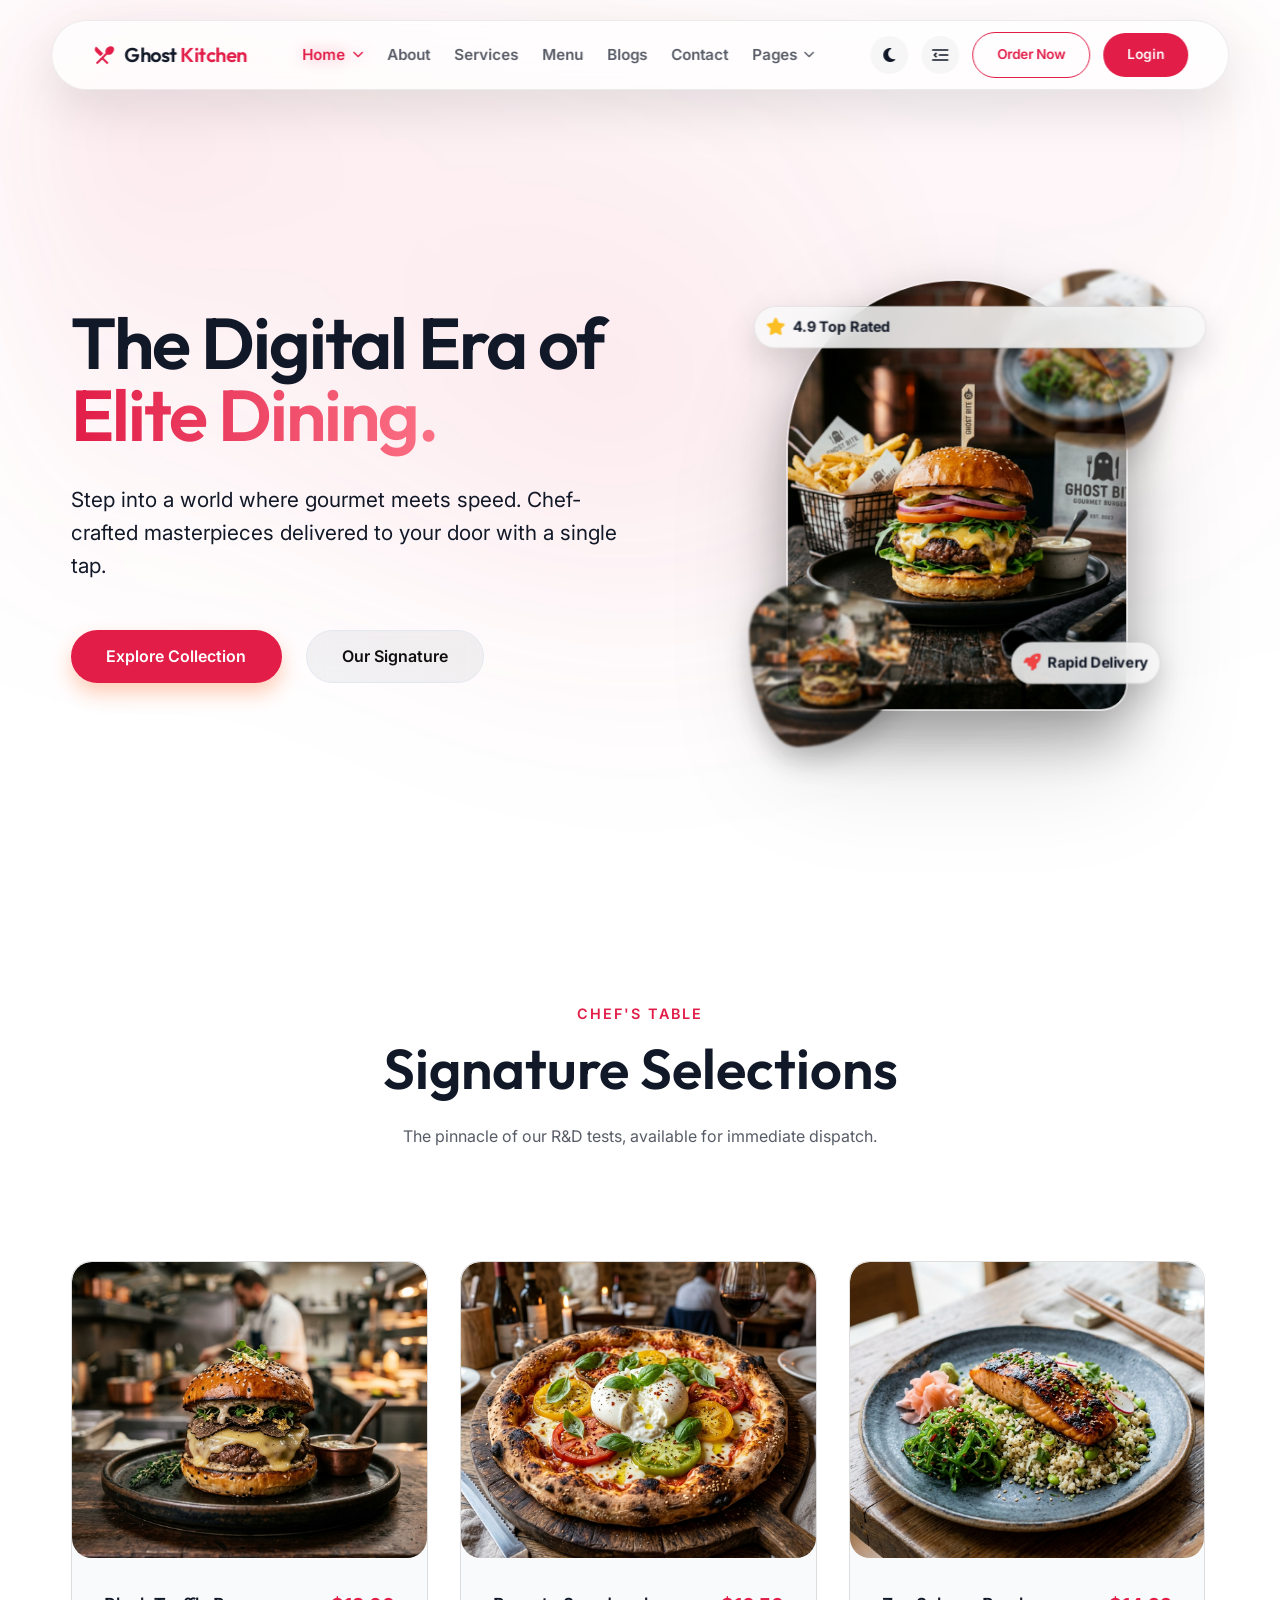
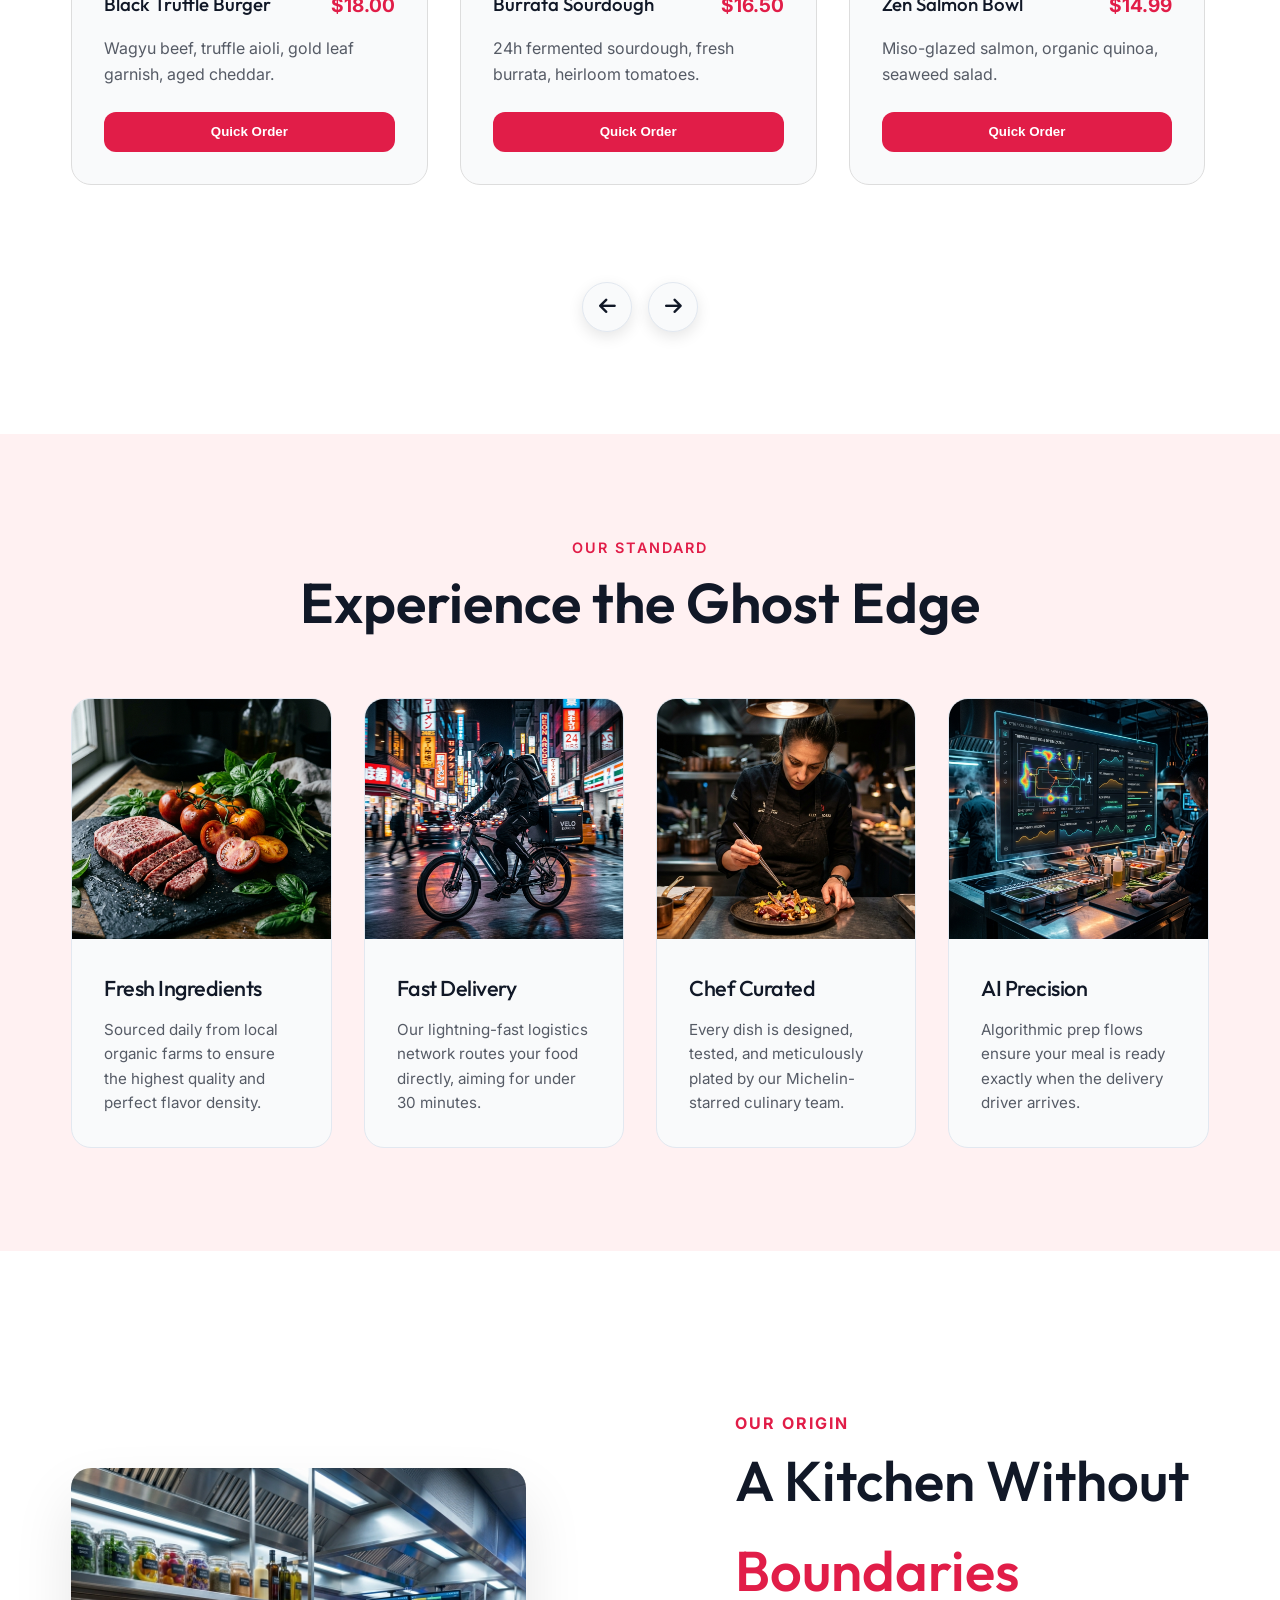
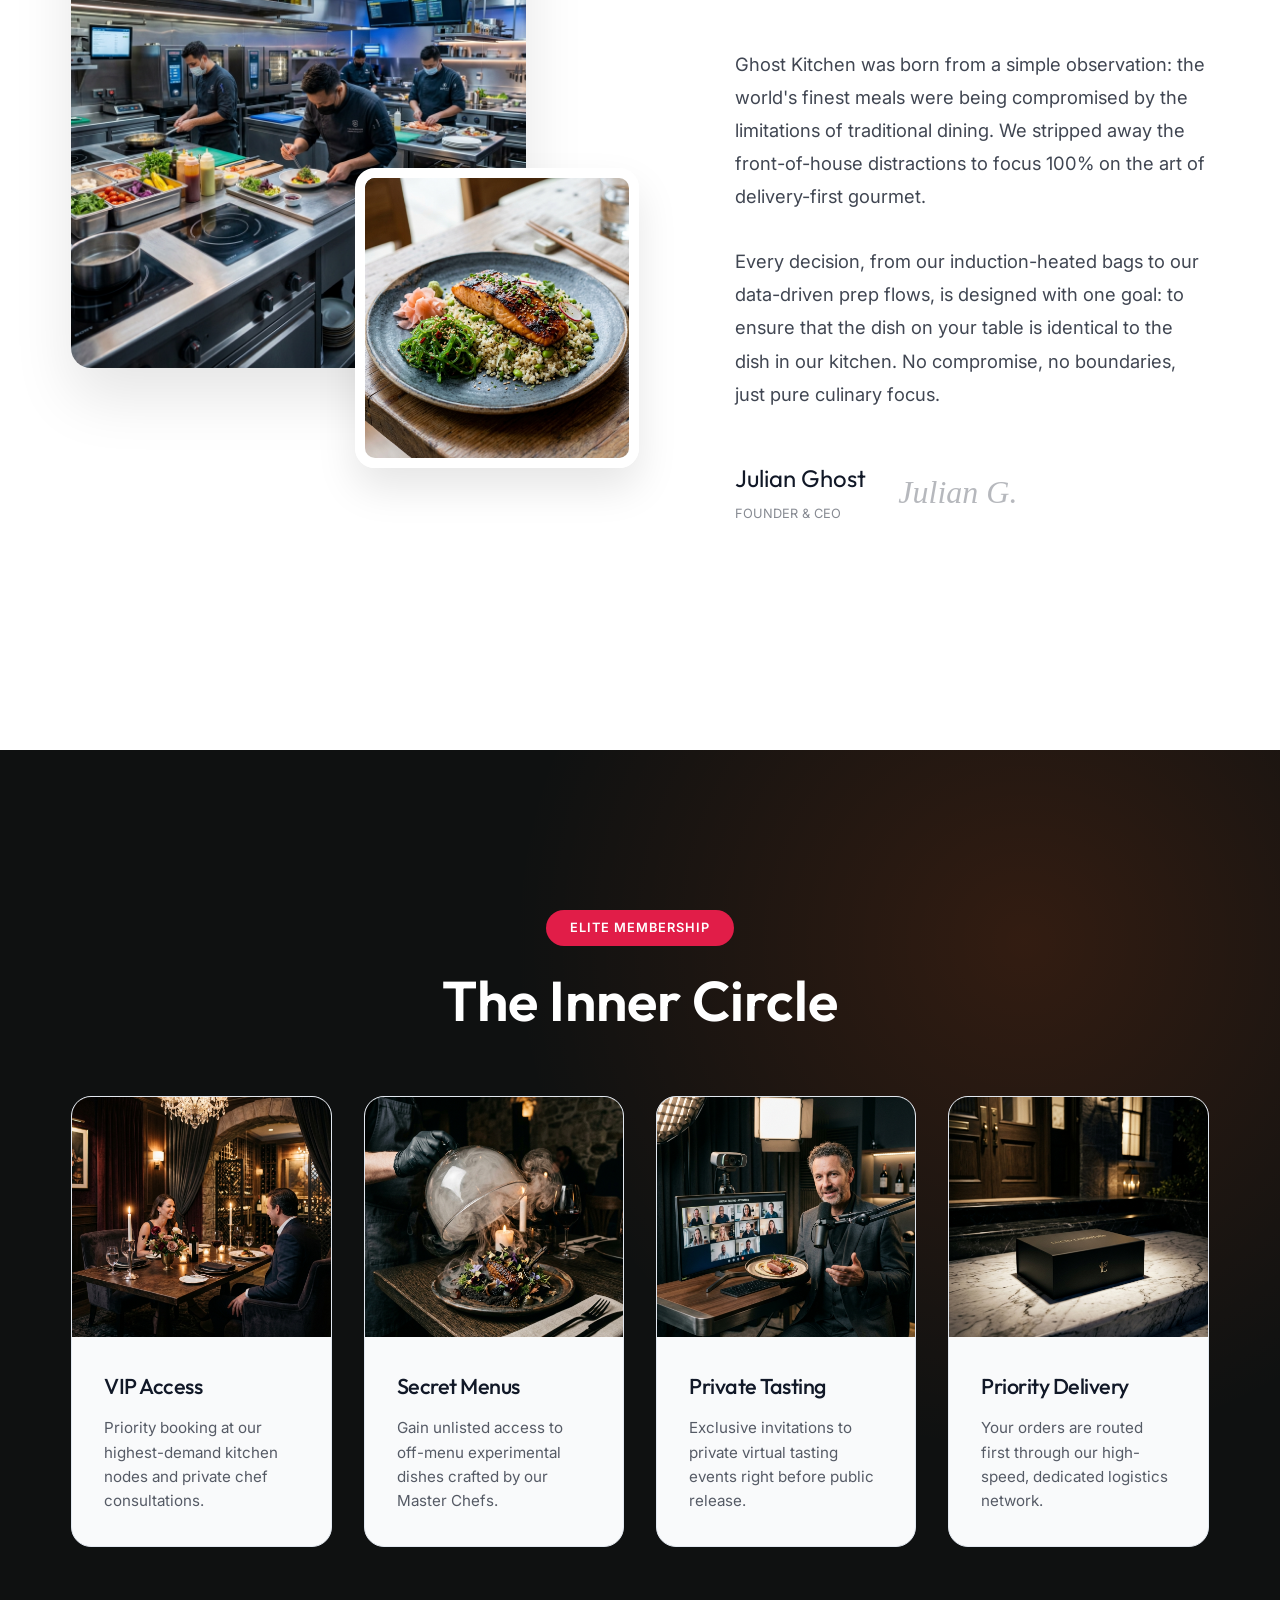
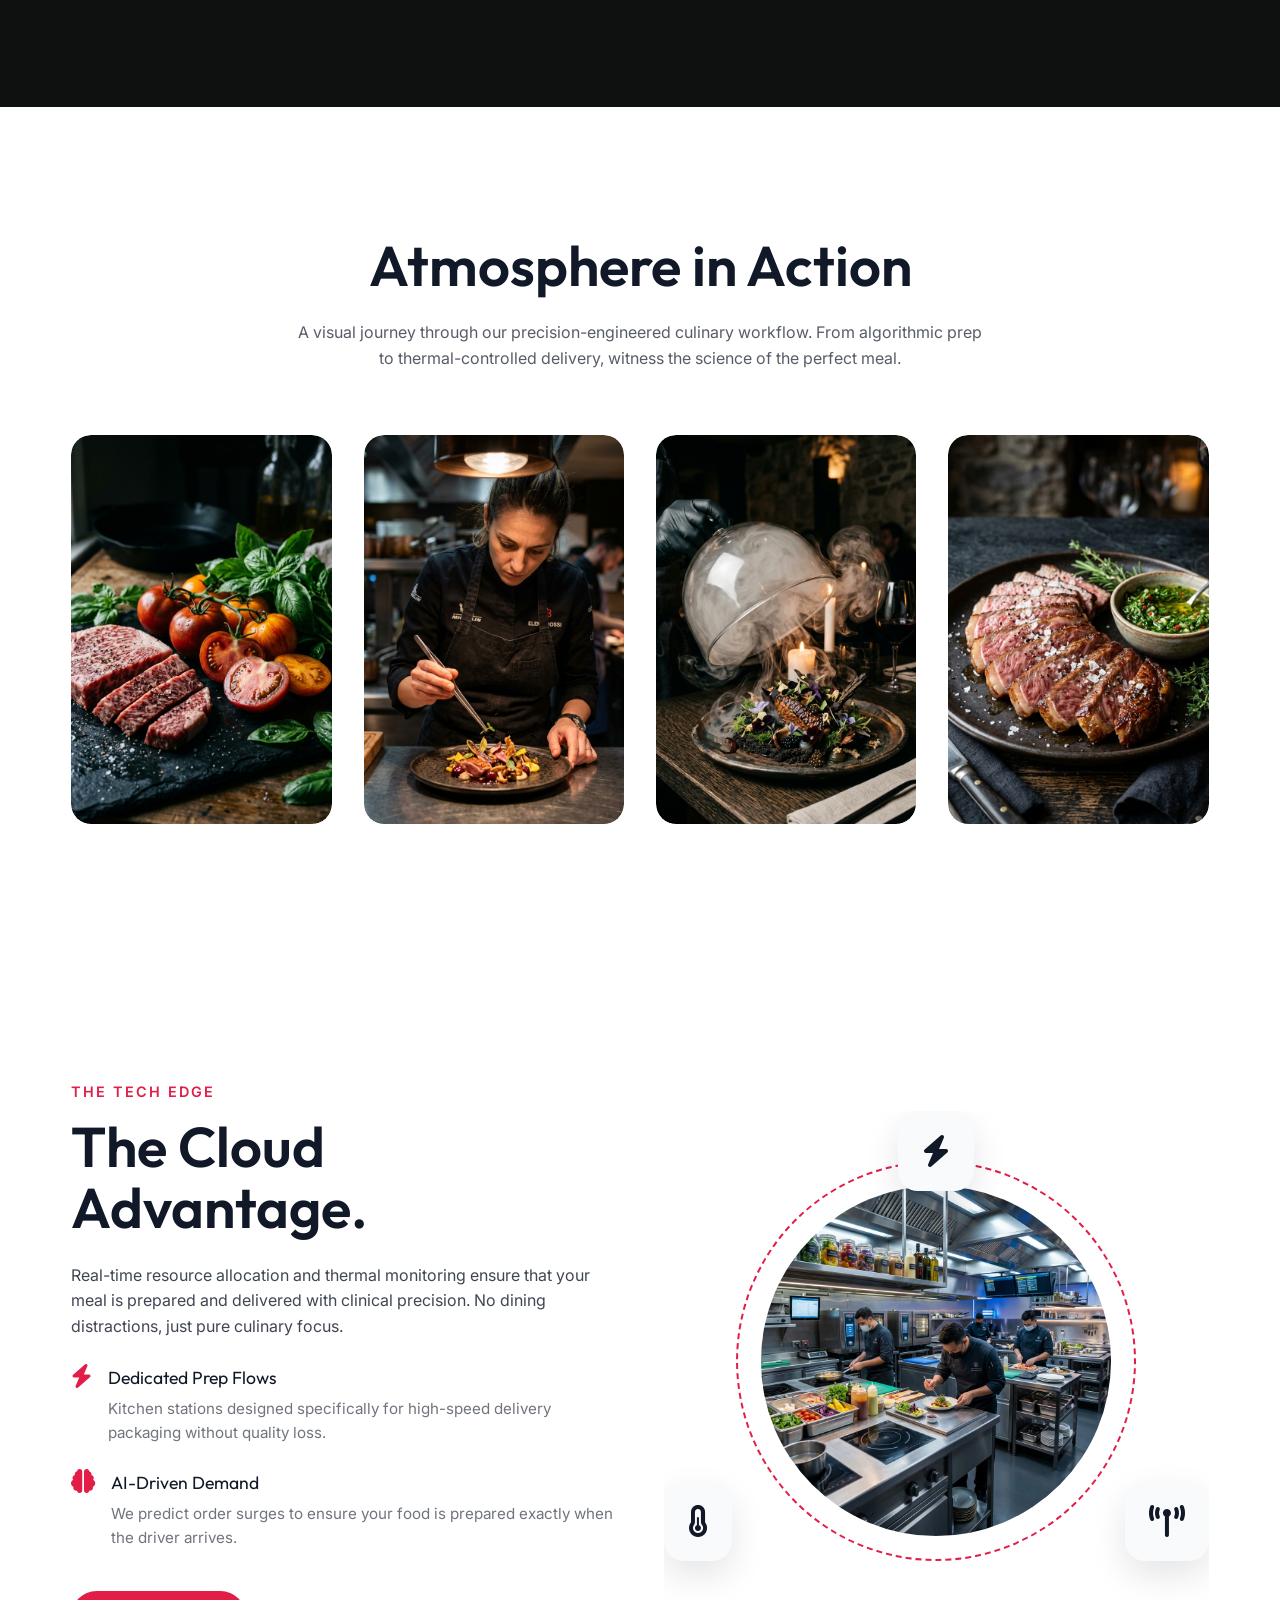
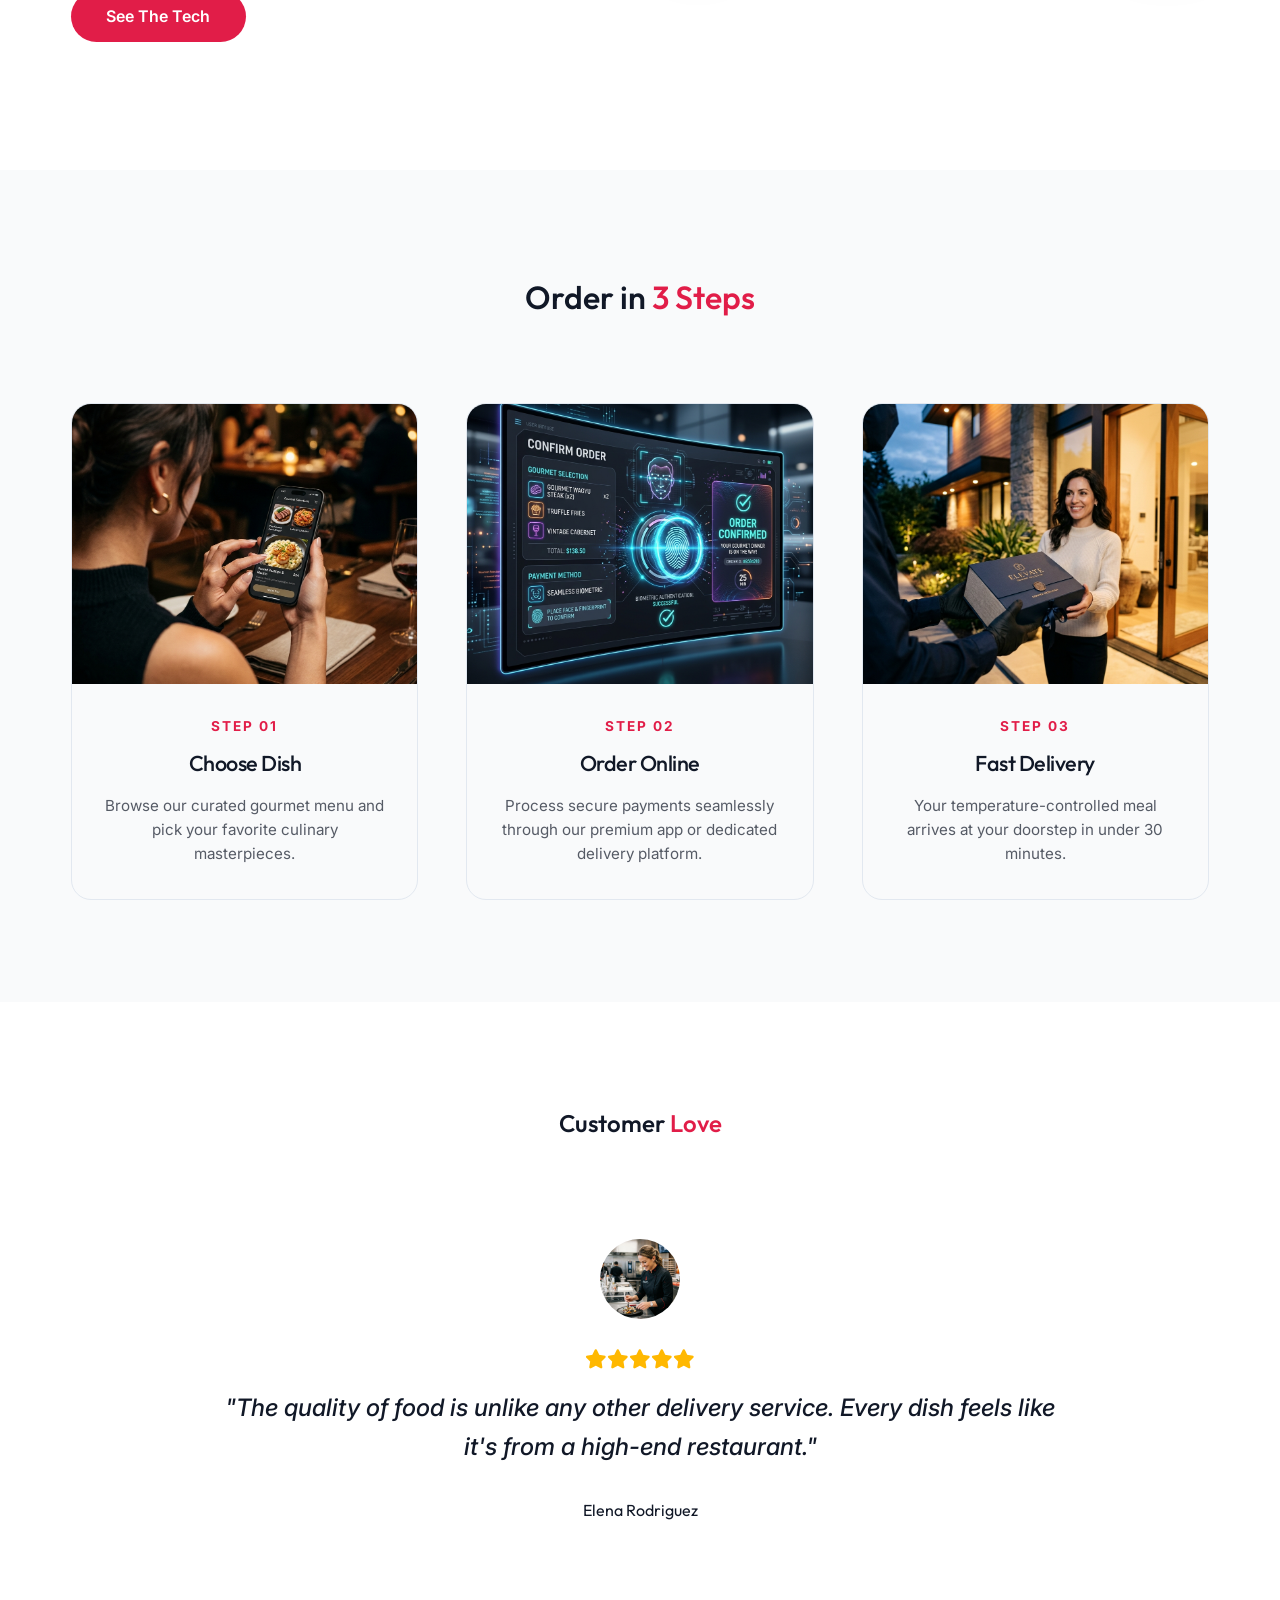
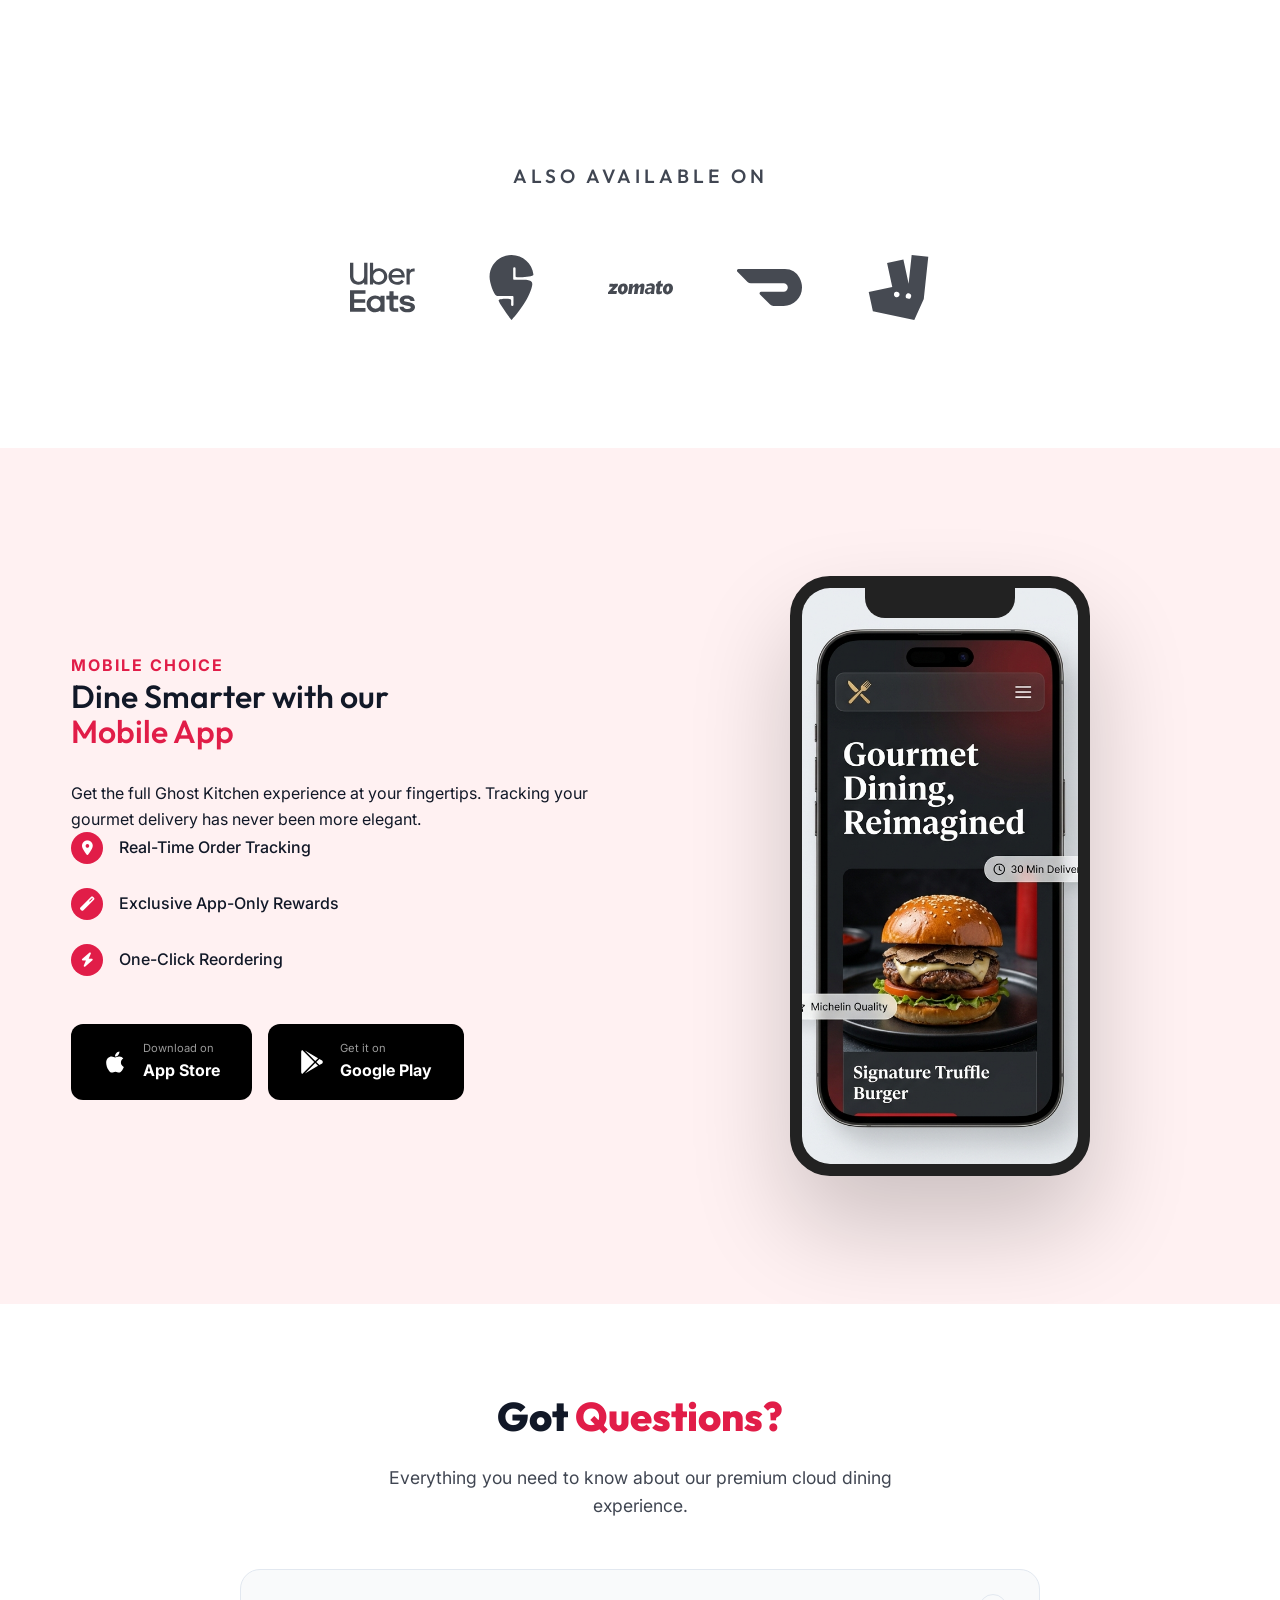
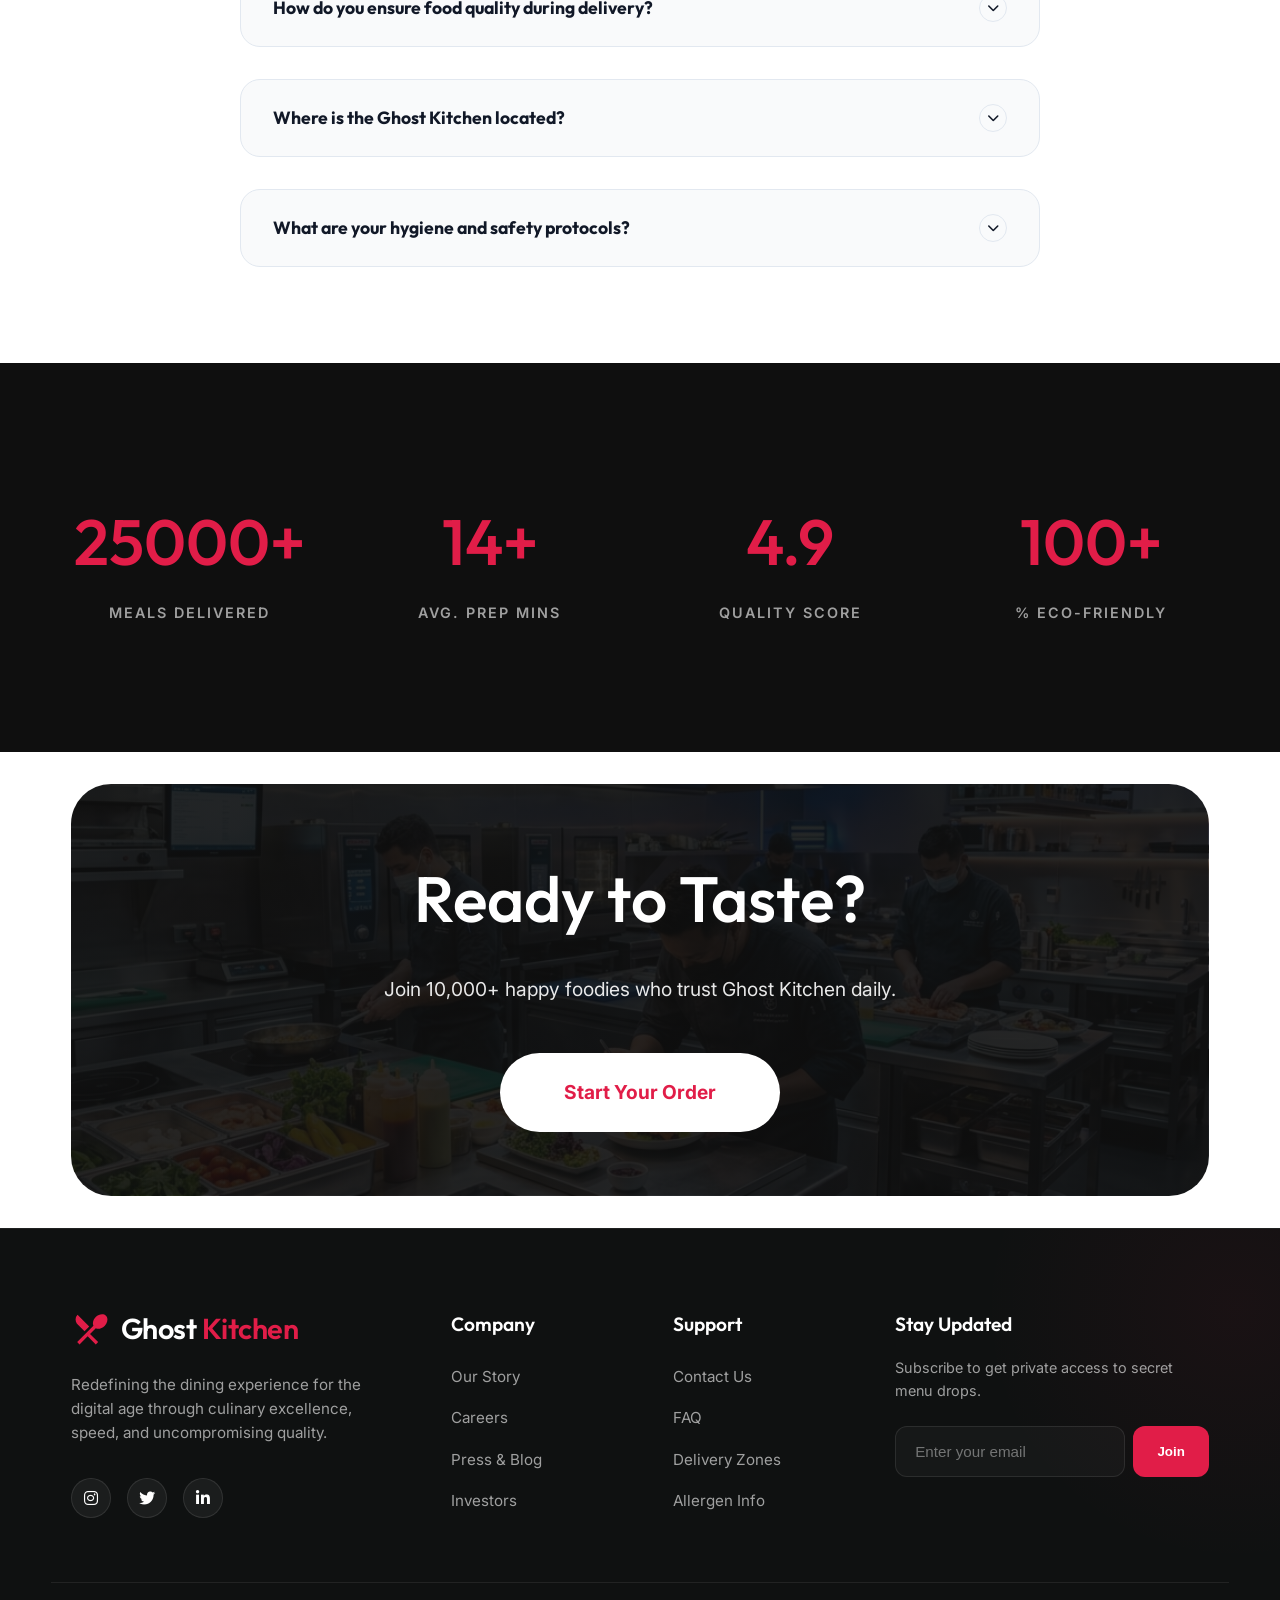
==== commit 59044f8c: "feat: implement new homepage and order pages with associated feature assets" ====
--- a/pages/index.html
+++ b/pages/index.html
@@ -546,27 +546,84 @@
             box-shadow: 0 10px 20px rgba(225, 29, 72, 0.2);
         }
 
+        /* Premium Feature & Elite Cards */
+        .feature-card-premium {
+            background: var(--card-bg);
+            border-radius: var(--radius-lg);
+            border: 1px solid var(--border-color);
+            overflow: hidden;
+            display: flex;
+            flex-direction: column;
+            transition: transform 0.4s cubic-bezier(0.165, 0.84, 0.44, 1), box-shadow 0.4s;
+            height: 100%;
+            color: var(--text-color);
+        }
+
+        .feature-card-premium:hover {
+            transform: translateY(-8px);
+            box-shadow: 0 25px 50px rgba(0, 0, 0, 0.08);
+            border-color: rgba(225, 29, 72, 0.3);
+        }
+
+        [data-theme="dark"] .feature-card-premium:hover {
+            box-shadow: 0 25px 50px rgba(0, 0, 0, 0.4);
+        }
+
+        .feature-card-premium .img-wrapper {
+            position: relative;
+            width: 100%;
+            height: 240px;
+            overflow: hidden;
+        }
+
+        .feature-card-premium .img-wrapper img {
+            width: 100%;
+            height: 100%;
+            object-fit: cover;
+            transition: transform 1s ease;
+        }
+
+        .feature-card-premium:hover .img-wrapper img {
+            transform: scale(1.08);
+        }
+
+        .feature-card-premium .content-wrap {
+            padding: 2rem;
+            text-align: left;
+            flex: 1;
+            display: flex;
+            flex-direction: column;
+        }
+
+        .feature-card-premium h3 {
+            font-size: 1.35rem;
+            margin-bottom: 0.8rem;
+            letter-spacing: -0.5px;
+        }
+
+        .feature-card-premium p {
+            opacity: 0.7;
+            font-size: 0.95rem;
+            line-height: 1.6;
+            margin: 0;
+        }
+
+        .step-card-num {
+            display: inline-block;
+            font-size: 0.85rem;
+            font-weight: 700;
+            color: var(--primary-color);
+            margin-bottom: 0.5rem;
+            text-transform: uppercase;
+            letter-spacing: 2px;
+        }
+
         /* 3. Why Us */
         .feature-grid {
             display: grid;
             grid-template-columns: repeat(auto-fit, minmax(240px, 1fr));
             gap: 2rem;
         }
-
-        .feature-card {
-            padding: 3rem 2rem;
-            background: var(--card-bg);
-            border-radius: var(--radius-lg);
-            text-align: center;
-            border: 1px solid #ddd;
-        }
-
-        .feature-icon {
-            font-size: 3rem;
-            margin-bottom: 1.5rem;
-            display: block;
-        }
-
         /* 4. Menu Categories */
         .category-grid {
             display: grid;
@@ -2048,34 +2105,46 @@
                     <span class="section-subtitle">Our Standard</span>
                     <h2 class="section-title">Experience the Ghost Edge</h2>
                 </div>
-                <div class="grid-4">
-                    <div class="feature-card reveal hover-lift" style="border: 1px solid var(--border-color);">
-                        <div class="feature-icon-wrapper" style="margin-bottom: 2rem;">
-                            <img src="../assets/images/ui/v4/quality.png" alt="Fresh Ingredients" style="width: 120px; height: 120px; margin: 0 auto; filter: drop-shadow(0 15px 30px rgba(225, 29, 72, 0.1));">
-                        </div>
-                        <h3>Fresh Ingredients</h3>
-                        <p style="opacity: 0.7;">Sourced daily from local organic farms to ensure the highest quality.</p>
-                    </div>
-                    <div class="feature-card reveal hover-lift delay-1" style="border: 1px solid var(--border-color);">
-                        <div class="feature-icon-wrapper" style="margin-bottom: 2rem;">
-                            <img src="../assets/images/ui/v4/speed.png" alt="Fast Delivery" style="width: 120px; height: 120px; margin: 0 auto; filter: drop-shadow(0 15px 30px rgba(225, 29, 72, 0.1));">
-                        </div>
-                        <h3>Fast Delivery</h3>
-                        <p style="opacity: 0.7;">Our lightning-fast logistics network delivers in under 30 minutes.</p>
-                    </div>
-                    <div class="feature-card reveal hover-lift delay-2" style="border: 1px solid var(--border-color);">
-                        <div class="feature-icon-wrapper" style="margin-bottom: 2rem;">
-                            <img src="../assets/images/ui/v4/chefs_table.png" alt="Chef Curated" style="width: 120px; height: 120px; margin: 0 auto; filter: drop-shadow(0 15px 30px rgba(225, 29, 72, 0.1));">
-                        </div>
-                        <h3>Chef Curated</h3>
-                        <p style="opacity: 0.7;">Every dish is designed and tested by our Michelin-starred culinary team.</p>
-                    </div>
-                    <div class="feature-card reveal hover-lift delay-3" style="border: 1px solid var(--border-color);">
-                        <div class="feature-icon-wrapper" style="margin-bottom: 2rem;">
-                            <img src="../assets/images/ui/v4/precision.png" alt="AI Precision" style="width: 120px; height: 120px; margin: 0 auto; filter: drop-shadow(0 15px 30px rgba(225, 29, 72, 0.1));">
-                        </div>
-                        <h3>AI Precision</h3>
-                        <p style="opacity: 0.7;">Algorithmic prep flows ensure your meal is ready exactly when the driver arrives.</p>
+                <div class="grid-4" style="gap: 2rem;">
+                    <!-- Card 1 -->
+                    <div class="feature-card-premium reveal hover-lift">
+                        <div class="img-wrapper">
+                            <img src="../assets/images/features/standard_quality.png" alt="Fresh Ingredients">
+                        </div>
+                        <div class="content-wrap">
+                            <h3>Fresh Ingredients</h3>
+                            <p>Sourced daily from local organic farms to ensure the highest quality and perfect flavor density.</p>
+                        </div>
+                    </div>
+                    <!-- Card 2 -->
+                    <div class="feature-card-premium reveal hover-lift delay-1">
+                        <div class="img-wrapper">
+                            <img src="../assets/images/features/standard_speed.png" alt="Fast Delivery">
+                        </div>
+                        <div class="content-wrap">
+                            <h3>Fast Delivery</h3>
+                            <p>Our lightning-fast logistics network routes your food directly, aiming for under 30 minutes.</p>
+                        </div>
+                    </div>
+                    <!-- Card 3 -->
+                    <div class="feature-card-premium reveal hover-lift delay-2">
+                        <div class="img-wrapper">
+                            <img src="../assets/images/features/standard_chef.png" alt="Chef Curated">
+                        </div>
+                        <div class="content-wrap">
+                            <h3>Chef Curated</h3>
+                            <p>Every dish is designed, tested, and meticulously plated by our Michelin-starred culinary team.</p>
+                        </div>
+                    </div>
+                    <!-- Card 4 -->
+                    <div class="feature-card-premium reveal hover-lift delay-3">
+                        <div class="img-wrapper">
+                            <img src="../assets/images/features/standard_ai.png" alt="AI Precision">
+                        </div>
+                        <div class="content-wrap">
+                            <h3>AI Precision</h3>
+                            <p>Algorithmic prep flows ensure your meal is ready exactly when the delivery driver arrives.</p>
+                        </div>
                     </div>
                 </div>
             </div>
@@ -2120,22 +2189,46 @@
                     <span class="elite-badge">Elite Membership</span>
                     <h2 class="section-title">The Inner Circle</h2>
                 </div>
-                <div class="grid-4">
-                    <div class="elite-card reveal hover-lift" style="border: 1px solid var(--border-color);">
-                        <h3>VIP Access</h3>
-                        <p>Priority booking at our highest-demand kitchen nodes and private chef consultations.</p>
-                    </div>
-                    <div class="elite-card reveal hover-lift delay-1" style="border: 1px solid var(--border-color);">
-                        <h3>Secret Menus</h3>
-                        <p>Gain access to off-menu experimental dishes crafted by our Master Chefs.</p>
-                    </div>
-                    <div class="elite-card reveal hover-lift delay-2" style="border: 1px solid var(--border-color);">
-                        <h3>Private Tasting</h3>
-                        <p>Exclusive invitations to private virtual tasting events before public release.</p>
-                    </div>
-                    <div class="elite-card reveal hover-lift delay-3" style="border: 1px solid var(--border-color);">
-                        <h3>Priority Delivery</h3>
-                        <p>Your orders are routed first through our high-speed, dedicated logistics network.</p>
+                <div class="grid-4" style="gap: 2rem;">
+                    <!-- Elite 1 -->
+                    <div class="feature-card-premium reveal hover-lift">
+                        <div class="img-wrapper">
+                            <img src="../assets/images/features/elite_vip.png" alt="VIP Access">
+                        </div>
+                        <div class="content-wrap">
+                            <h3>VIP Access</h3>
+                            <p>Priority booking at our highest-demand kitchen nodes and private chef consultations.</p>
+                        </div>
+                    </div>
+                    <!-- Elite 2 -->
+                    <div class="feature-card-premium reveal hover-lift delay-1">
+                        <div class="img-wrapper">
+                            <img src="../assets/images/features/elite_secret.png" alt="Secret Menus">
+                        </div>
+                        <div class="content-wrap">
+                            <h3>Secret Menus</h3>
+                            <p>Gain unlisted access to off-menu experimental dishes crafted by our Master Chefs.</p>
+                        </div>
+                    </div>
+                    <!-- Elite 3 -->
+                    <div class="feature-card-premium reveal hover-lift delay-2">
+                        <div class="img-wrapper">
+                            <img src="../assets/images/features/elite_tasting.png" alt="Private Tasting">
+                        </div>
+                        <div class="content-wrap">
+                            <h3>Private Tasting</h3>
+                            <p>Exclusive invitations to private virtual tasting events right before public release.</p>
+                        </div>
+                    </div>
+                    <!-- Elite 4 -->
+                    <div class="feature-card-premium reveal hover-lift delay-3">
+                        <div class="img-wrapper">
+                            <img src="../assets/images/features/elite_delivery.png" alt="Priority Delivery">
+                        </div>
+                        <div class="content-wrap">
+                            <h3>Priority Delivery</h3>
+                            <p>Your orders are routed first through our high-speed, dedicated logistics network.</p>
+                        </div>
                     </div>
                 </div>
             </div>
@@ -2150,31 +2243,31 @@
                 </div>
                 <div class="grid-4">
                     <div class="gallery-item reveal">
-                        <img src="https://images.unsplash.com/photo-1556910103-1c02745aae4d?q=80&w=800&auto=format&fit=crop" class="img-cover">
+                        <img src="../assets/images/features/standard_quality.png" class="img-cover" alt="The Ingredients">
                         <div class="gallery-overlay">
-                            <h4>The Tech</h4>
-                            <p>Algorithmic resource allocation ensures every ingredient is staged for peak perfection.</p>
+                            <h4>The Ingredients</h4>
+                            <p>Sourcing heirloom vegetables and meticulously sourced proteins to ensure intense, high-density flavors.</p>
                         </div>
                     </div>
                     <div class="gallery-item reveal delay-1">
-                        <img src="https://images.unsplash.com/photo-1504674900247-0877df9cc836?q=80&w=800&auto=format&fit=crop" class="img-cover">
+                        <img src="../assets/images/features/standard_chef.png" class="img-cover" alt="The Craft">
                         <div class="gallery-overlay">
                             <h4>The Craft</h4>
-                            <p>Proprietary thermal containers lock in moisture and flavor at the exact moment of completion.</p>
+                            <p>Our Michelin-starred team strips away dining room distractions to focus 100% on pure gourmet cooking.</p>
                         </div>
                     </div>
                     <div class="gallery-item reveal delay-2">
-                        <img src="https://images.unsplash.com/photo-1583321500900-82807e458f3c?q=80&w=800&auto=format&fit=crop" class="img-cover">
+                        <img src="../assets/images/features/elite_secret.png" class="img-cover" alt="The Innovation">
                         <div class="gallery-overlay">
-                            <h4>The Logistics</h4>
-                            <p>Our dedicated logistics network routes every order through high-speed nodes for 30-minute delivery.</p>
+                            <h4>The Innovation</h4>
+                            <p>Bold experimentation and molecular gastronomy. We don't just cook for the plate; we cook for the journey.</p>
                         </div>
                     </div>
                     <div class="gallery-item reveal delay-3">
-                        <img src="https://images.unsplash.com/photo-1517248135467-4c7edcad34c4?q=80&w=800&auto=format&fit=crop" class="img-cover">
+                        <img src="../assets/images/dishes/wagyu_steak.png" class="img-cover" alt="The Result">
                         <div class="gallery-overlay">
-                            <h4>The Moment</h4>
-                            <p>The Ghost Kitchen promise: A five-star restaurant experience, delivered to your door without walls.</p>
+                            <h4>The Result</h4>
+                            <p>An immaculate five-star restaurant dining experience delivered directly to your own table.</p>
                         </div>
                     </div>
                 </div>
@@ -2229,30 +2322,39 @@
             <div class="container text-center">
                 <h2 class="reveal" style="font-size: 2rem; margin-bottom: 5rem; text-align: center;">Order in <span
                         style="color: var(--primary-color)">3 Steps</span></h2>
-                <div
-                    style="display: grid; grid-template-columns: repeat(auto-fit, minmax(280px, 1fr)); gap: 3rem; text-align: center;">
-                    <div class="reveal"
-                        style="display: flex; flex-direction: column; align-items: center; text-align: center;">
-                        <img src="https://images.unsplash.com/photo-1504674900247-0877df9cc836?q=80&w=800&auto=format&fit=crop" alt="Choose Dish"
-                            style="width: 100%; height: 260px; border-radius: 20px; object-fit: cover; margin-bottom: 2rem; box-shadow: var(--shadow-md);">
-                        <h3 style="text-align: center;">01. Choose Dish</h3>
-                        <p style="opacity: 0.7; max-width: 300px; text-align: center;">Browse our curated menu and pick
-                            your favorites.</p>
-                    </div>
-                    <div class="reveal delay-1"
-                        style="display: flex; flex-direction: column; align-items: center; text-align: center;">
-                        <img src="https://images.unsplash.com/photo-1550507992-eb63ffee0847?q=80&w=800&auto=format&fit=crop" alt="Order Online"
-                            style="width: 100%; height: 260px; border-radius: 20px; object-fit: cover; margin-bottom: 2rem; box-shadow: var(--shadow-md);">
-                        <h3 style="text-align: center;">02. Order Online</h3>
-                        <p style="opacity: 0.7; max-width: 300px; text-align: center;">Secure payment through our premium app or dedicated delivery platform.</p>
-                    </div>
-                    <div class="reveal delay-2"
-                        style="display: flex; flex-direction: column; align-items: center; text-align: center;">
-                        <img src="../assets/images/dishes/salmon_quinoa.png" alt="Fast Delivery"
-                            style="width: 100%; height: 260px; border-radius: 20px; object-fit: cover; margin-bottom: 2rem; box-shadow: var(--shadow-md);">
-                        <h3 style="text-align: center;">03. Fast Delivery</h3>
-                        <p style="opacity: 0.7; max-width: 300px; text-align: center;">Your hot meal arrives at your
-                            doorstep in under 30 mins.</p>
+                <div style="display: grid; grid-template-columns: repeat(auto-fit, minmax(280px, 1fr)); gap: 3rem;">
+                    <!-- Step 1 -->
+                    <div class="feature-card-premium reveal">
+                        <div class="img-wrapper" style="height: 280px;">
+                            <img src="../assets/images/features/step_choose.png" alt="Choose Dish">
+                        </div>
+                        <div class="content-wrap" style="text-align: center;">
+                            <span class="step-card-num">Step 01</span>
+                            <h3>Choose Dish</h3>
+                            <p>Browse our curated gourmet menu and pick your favorite culinary masterpieces.</p>
+                        </div>
+                    </div>
+                    <!-- Step 2 -->
+                    <div class="feature-card-premium reveal delay-1">
+                        <div class="img-wrapper" style="height: 280px;">
+                            <img src="../assets/images/features/step_order.png" alt="Order Online">
+                        </div>
+                        <div class="content-wrap" style="text-align: center;">
+                            <span class="step-card-num">Step 02</span>
+                            <h3>Order Online</h3>
+                            <p>Process secure payments seamlessly through our premium app or dedicated delivery platform.</p>
+                        </div>
+                    </div>
+                    <!-- Step 3 -->
+                    <div class="feature-card-premium reveal delay-2">
+                        <div class="img-wrapper" style="height: 280px;">
+                            <img src="../assets/images/features/step_deliver.png" alt="Fast Delivery">
+                        </div>
+                        <div class="content-wrap" style="text-align: center;">
+                            <span class="step-card-num">Step 03</span>
+                            <h3>Fast Delivery</h3>
+                            <p>Your temperature-controlled meal arrives at your doorstep in under 30 minutes.</p>
+                        </div>
                     </div>
                 </div>
             </div>
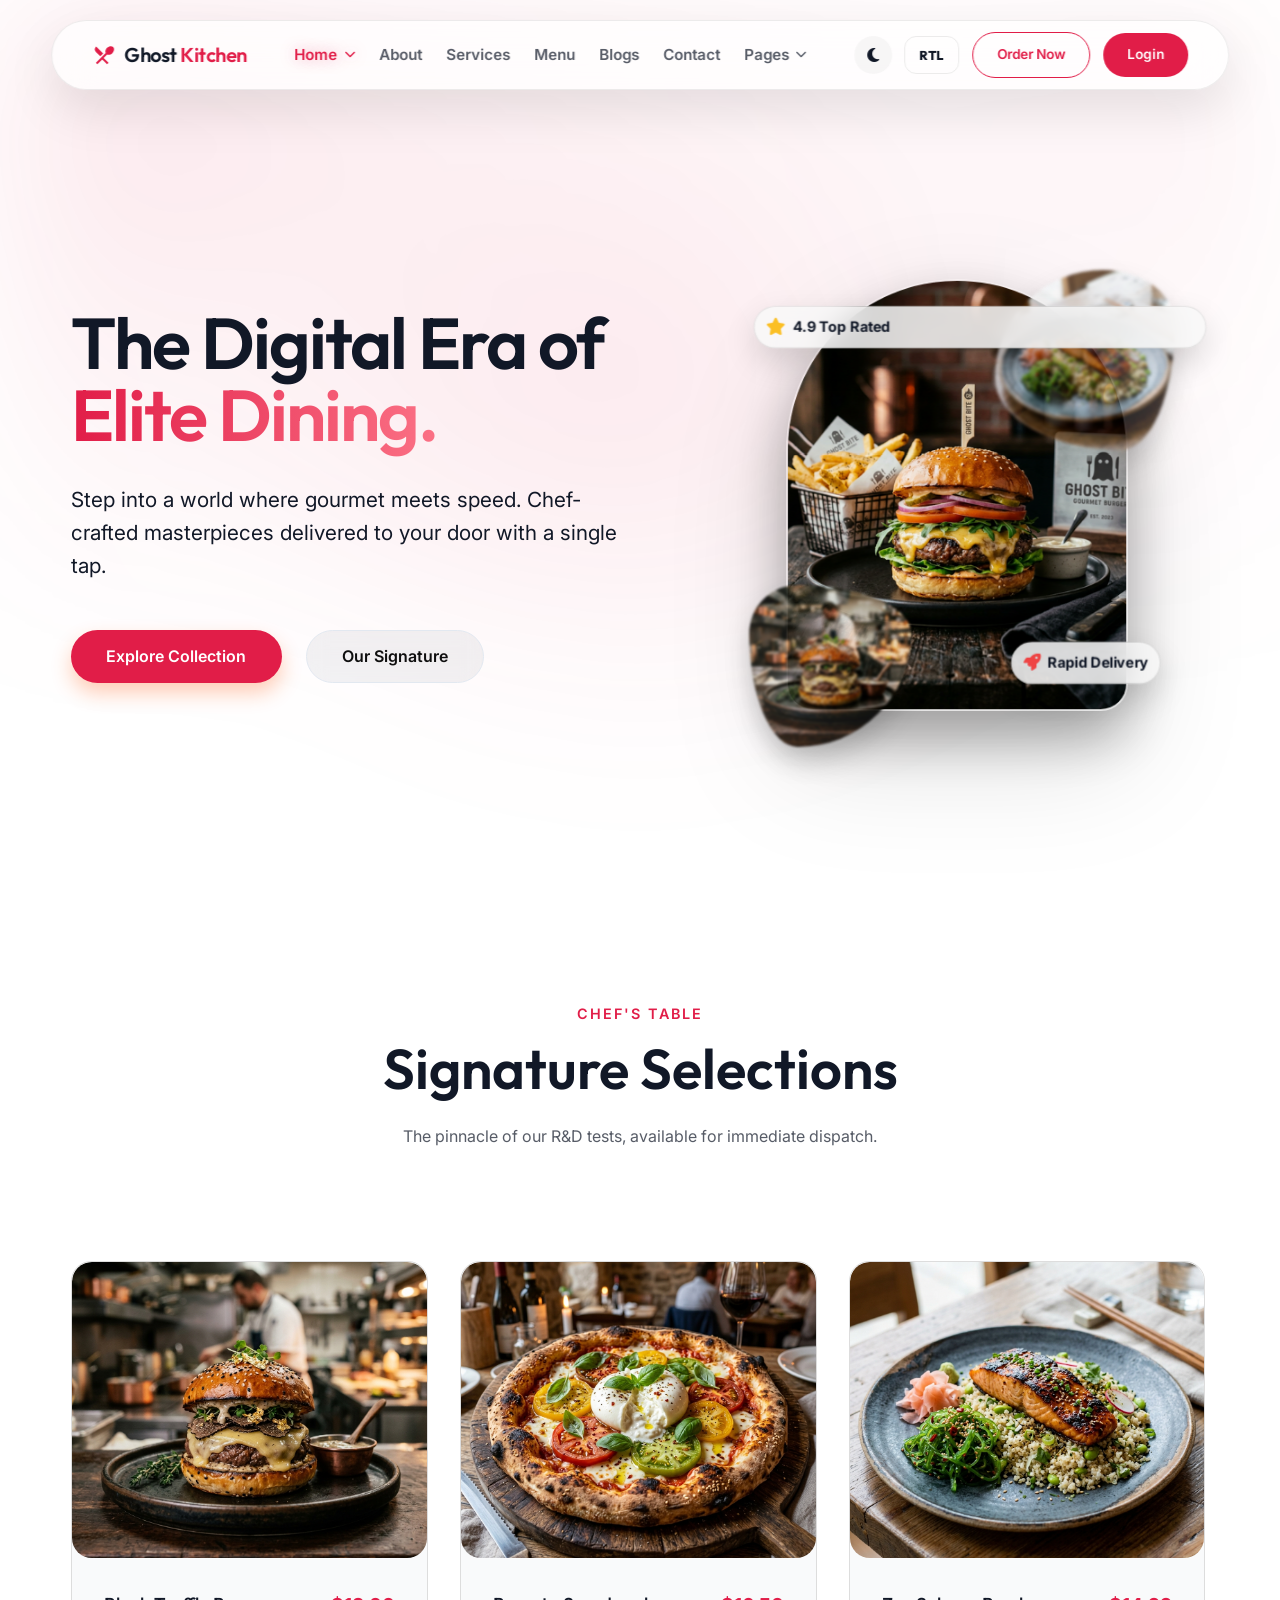
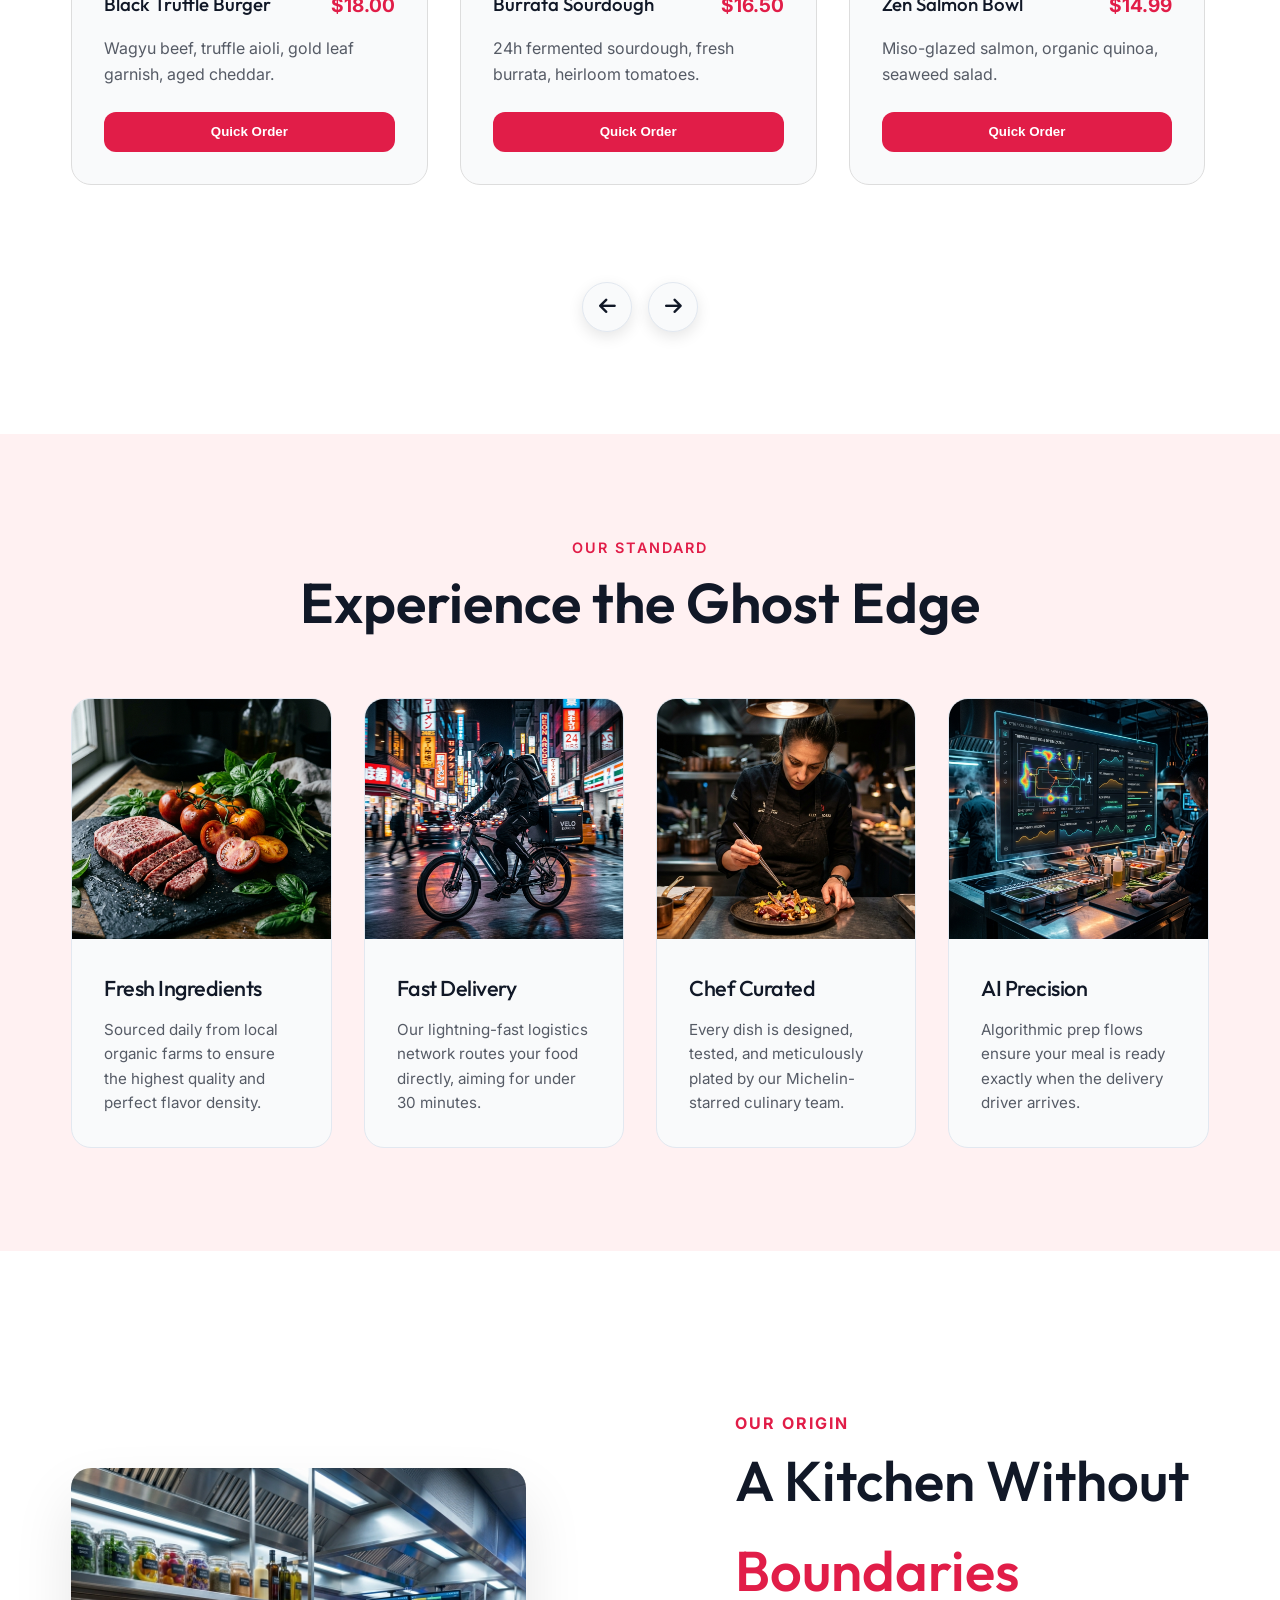
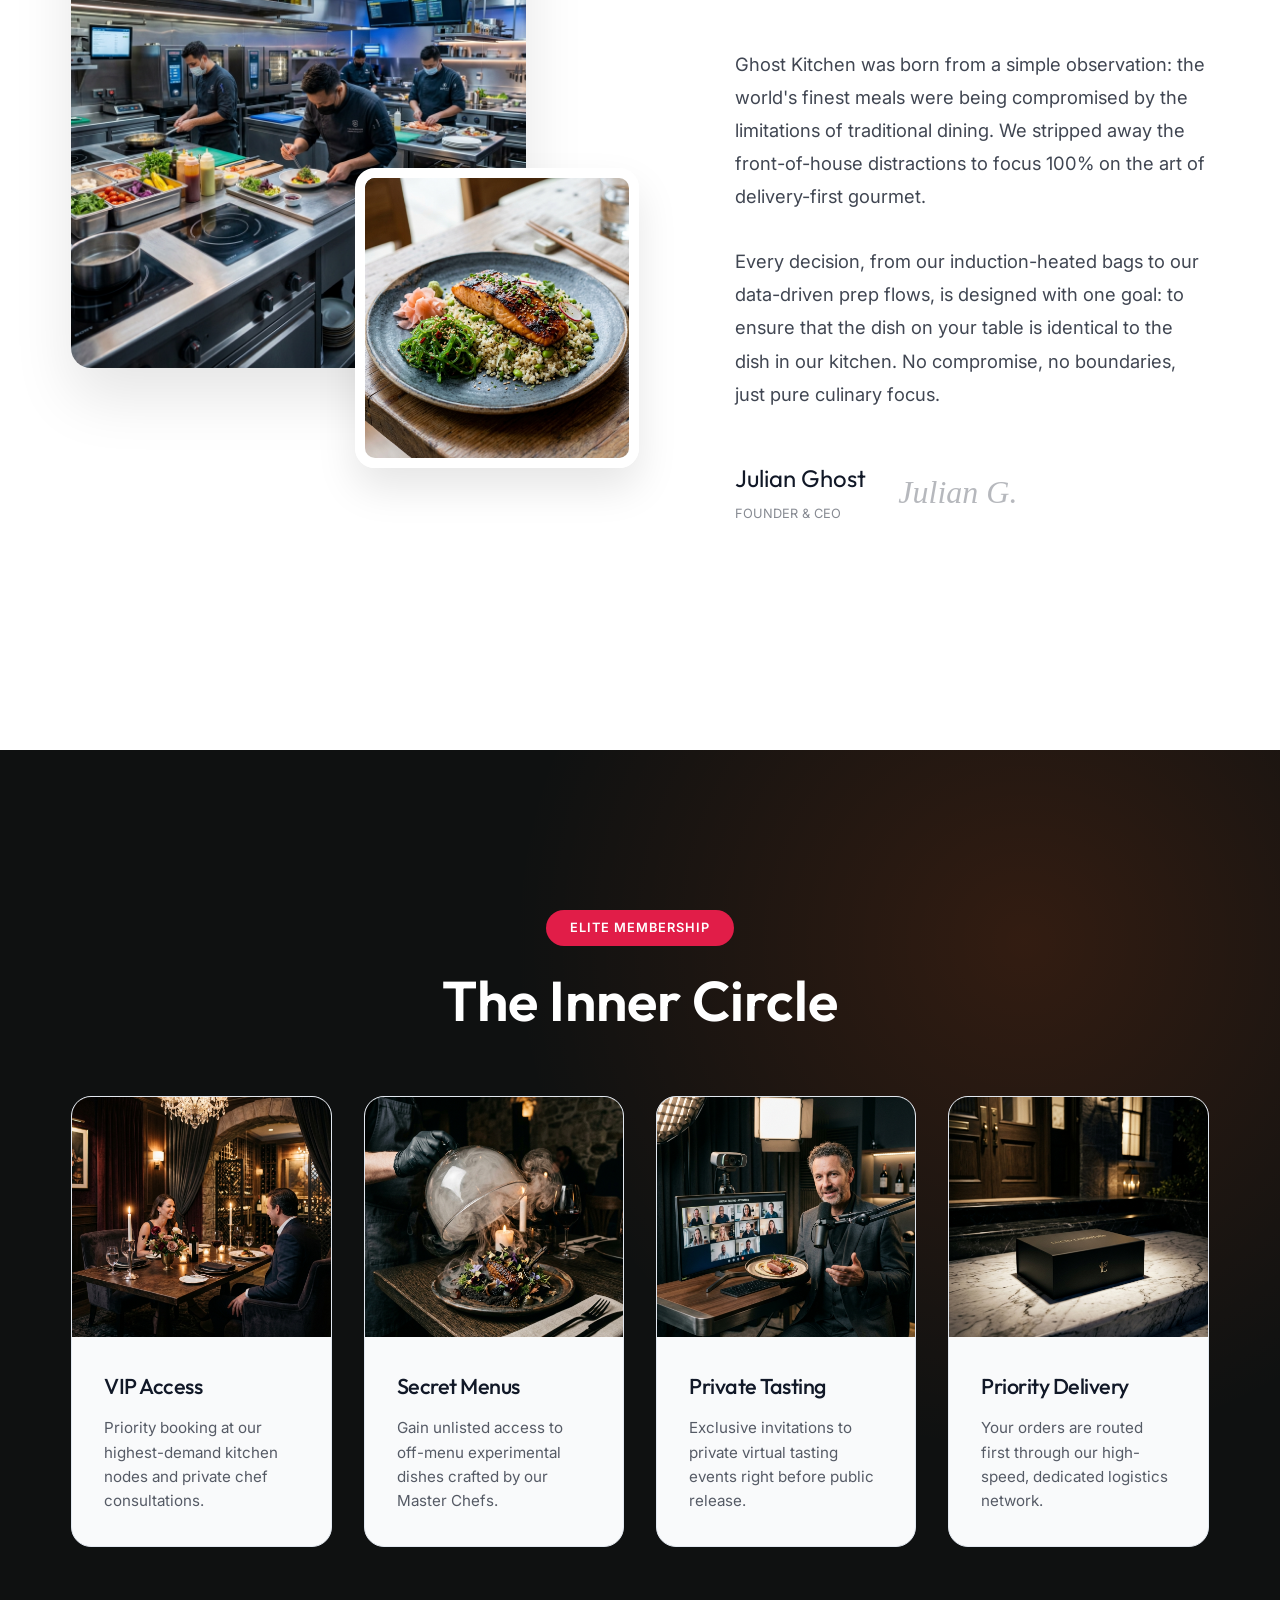
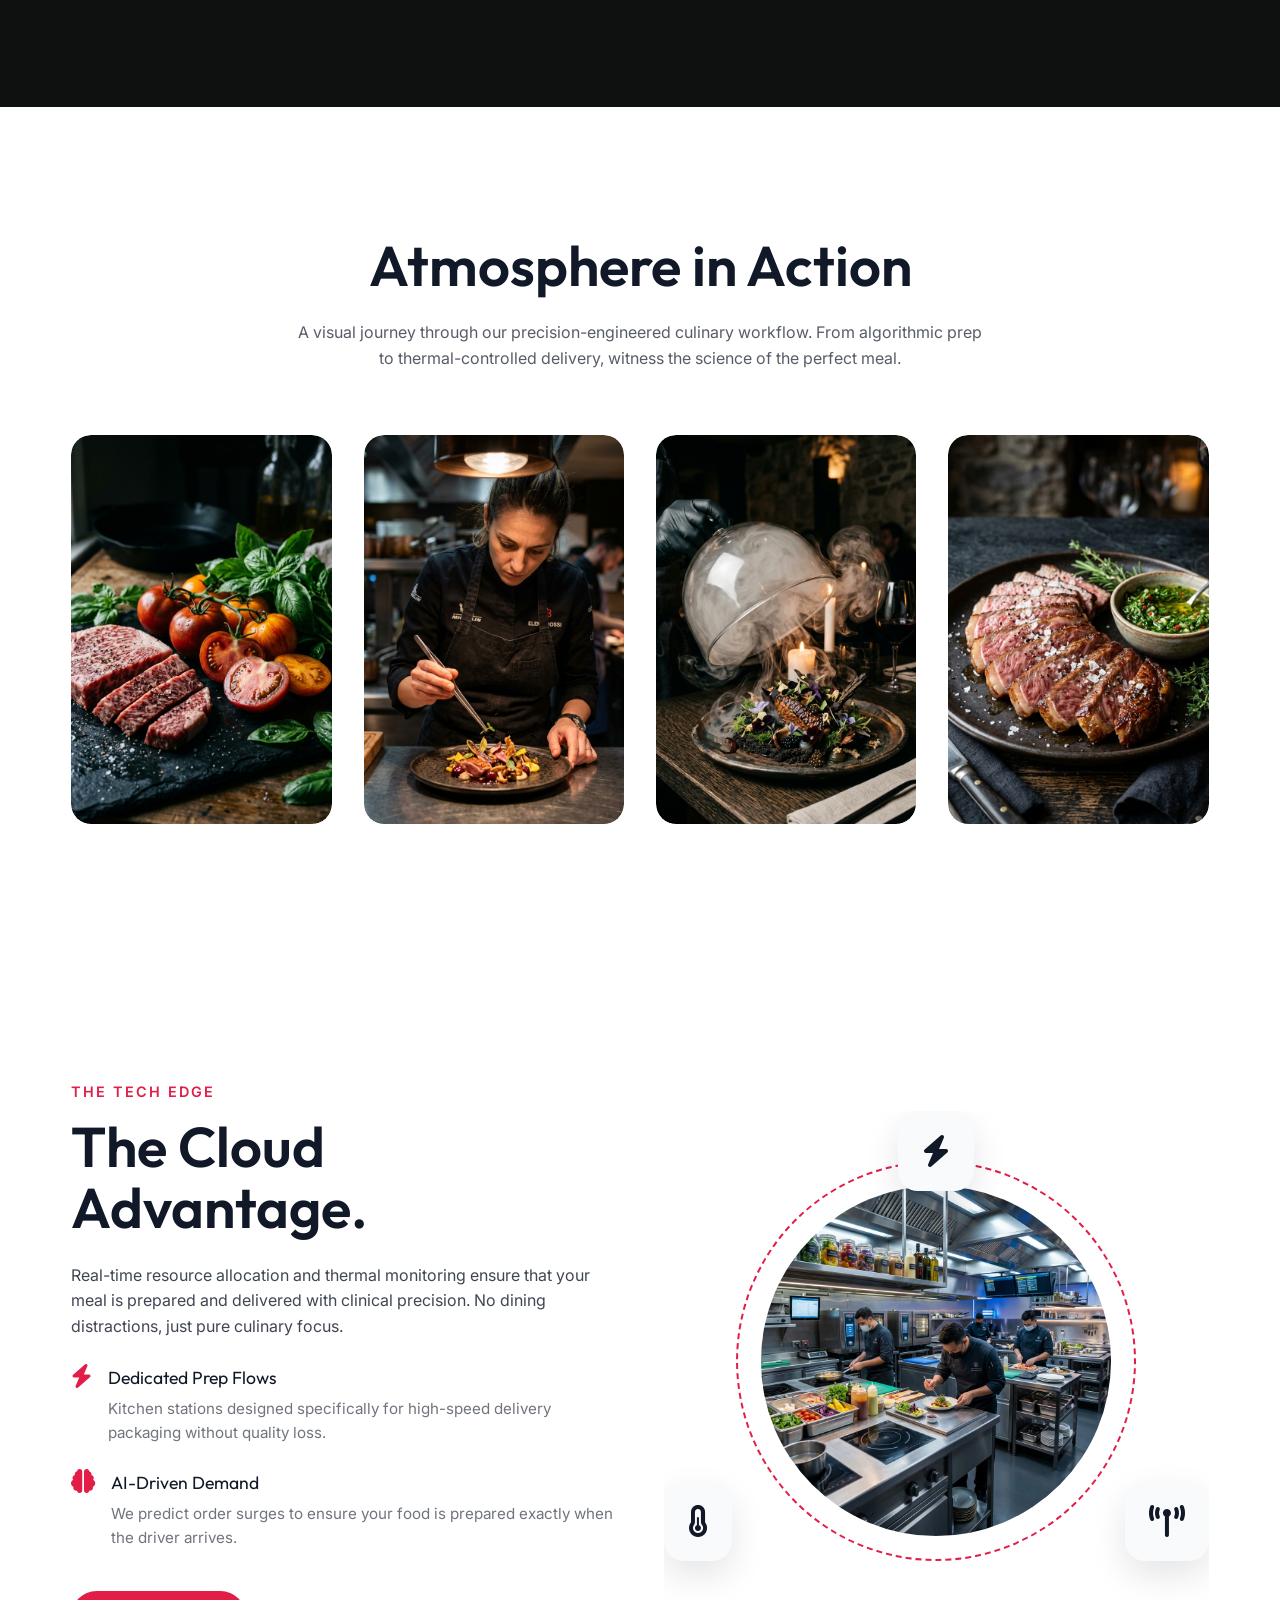
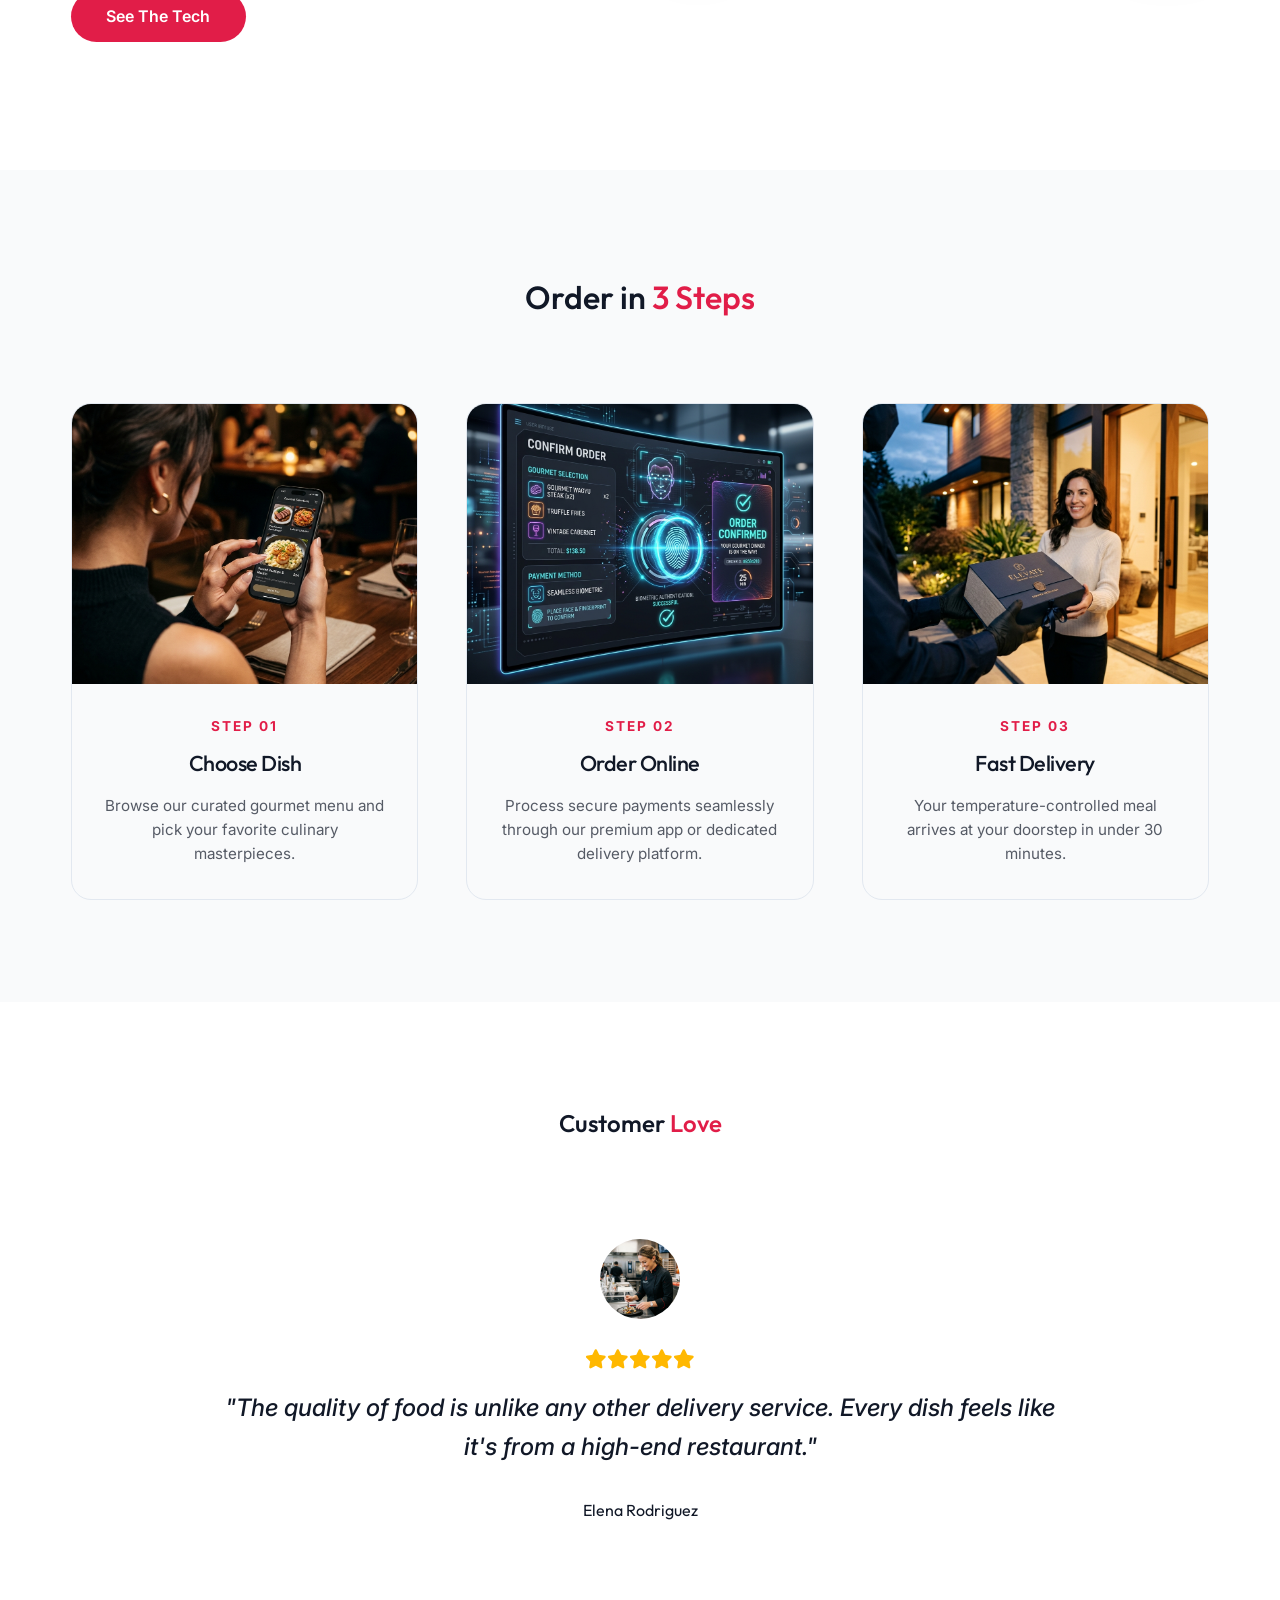
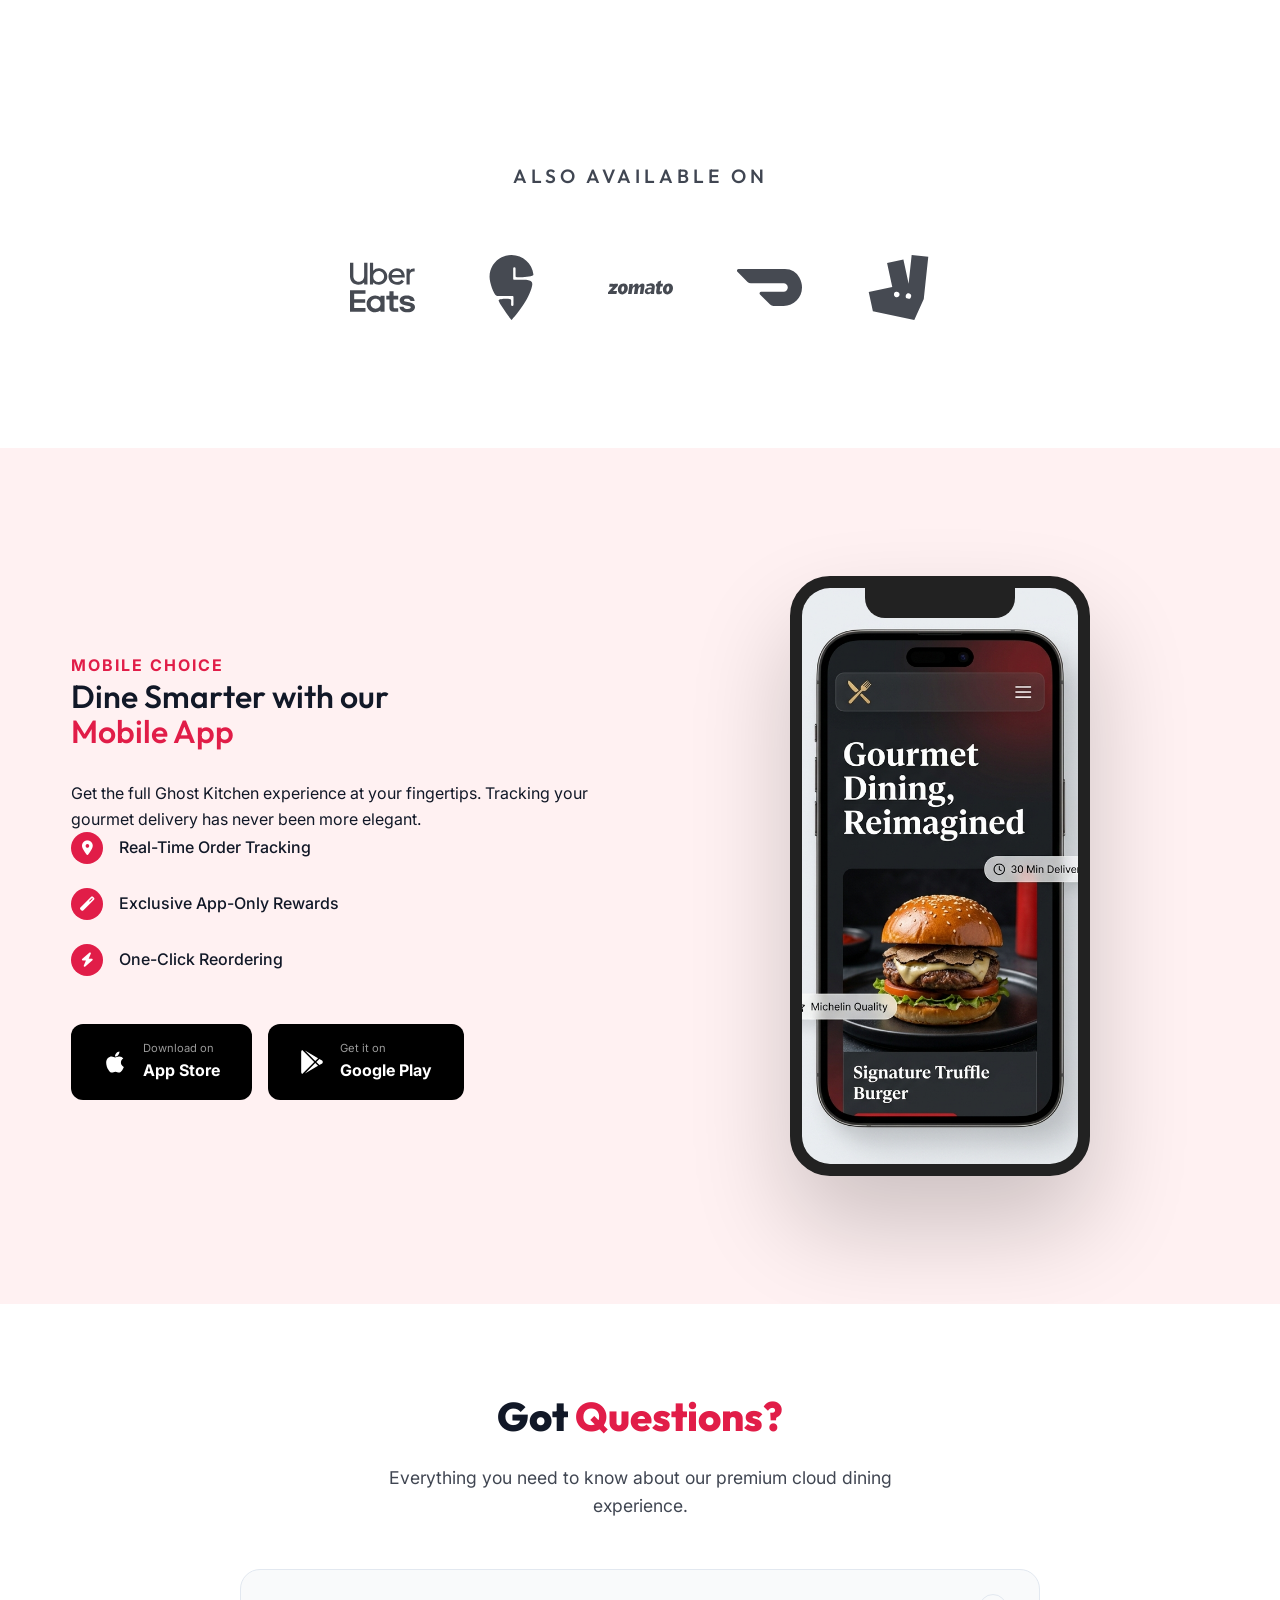
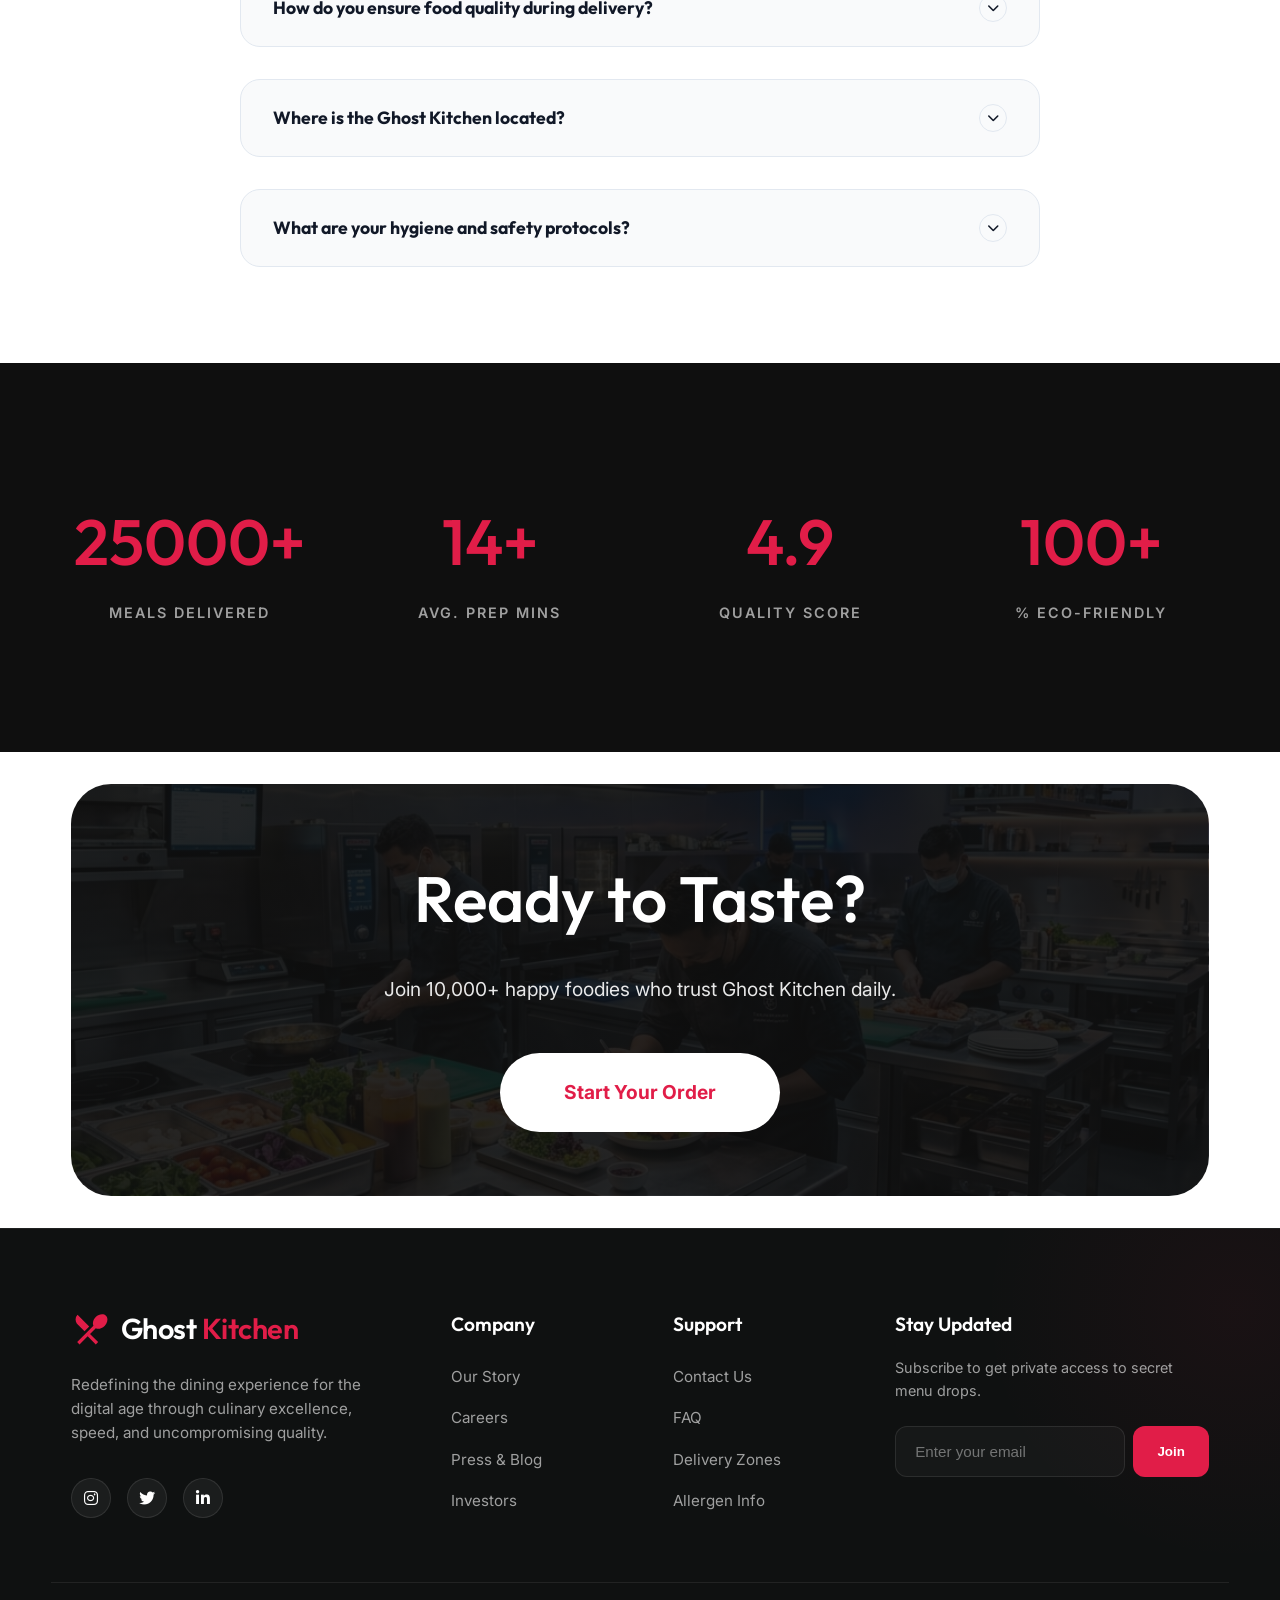
==== commit 4d4fee15: "feat: implement ghost kitchen website template with multi-page structure and animated hero section" ====
--- a/pages/index.html
+++ b/pages/index.html
@@ -1898,7 +1898,7 @@
             </ul>
             <div class="nav-utils">
                 <div class="util-icon" id="theme-toggle" title="Toggle Theme"><i class="fas fa-moon"></i></div>
-                <div class="util-icon" id="dir-toggle" title="Toggle Direction"><svg width="20" height="20" viewBox="0 0 24 24" fill="none" stroke="currentColor" stroke-width="2" stroke-linecap="round" stroke-linejoin="round"><path d="M4 6h16M4 12h10M4 18h16"></path><path d="M17 10l2 2-2 2"></path></svg></div>
+                <div class="util-icon dir-toggle" id="dir-toggle" title="Toggle Direction"></div>
                 <a href="./order.html" class="btn-secondary-nav btn-order-desktop">Order Now</a>
                 <a href="login.html" class="btn-cta btn-login-desktop">Login</a>
                 <div class="mobile-toggle" id="mobile-toggle">
--- a/assets/css/style.css
+++ b/assets/css/style.css
@@ -62,9 +62,12 @@
     box-sizing: border-box;
 }
 
-html,
+html {
+    overflow-x: hidden;
+    width: 100%;
+}
+
 body {
-    overflow-x: hidden;
     width: 100%;
 }
 
--- a/assets/css/navbar-v4.css
+++ b/assets/css/navbar-v4.css
@@ -239,6 +239,32 @@
     color: white;
 }
 
+.dir-toggle {
+    width: auto !important;
+    padding: 0 14px;
+    font-size: 0.8rem; /* Slightly larger for clarity */
+    font-weight: 800;
+    font-family: 'Outfit', sans-serif;
+    border: 1px solid var(--nav-border);
+    background: transparent;
+    letter-spacing: 0.5px;
+    height: 38px !important; /* Unified with util-icon height */
+    border-radius: 12px !important; /* Match brand radius */
+    display: flex;
+    align-items: center;
+    justify-content: center;
+}
+
+[data-theme="dark"] .dir-toggle {
+    border-color: rgba(255, 255, 255, 0.15);
+}
+
+.dir-toggle:hover {
+    background: var(--nav-accent);
+    border-color: var(--nav-accent);
+    color: white;
+}
+
 .btn-cta {
     background: var(--nav-accent);
     color: white !important;
--- a/assets/css/responsive.css
+++ b/assets/css/responsive.css
@@ -15,13 +15,11 @@
 }
 
 body {
-    overflow-x: hidden;
     min-width: 0;
     position: relative;
 }
 
 main {
-    overflow-x: hidden;
     min-width: 0;
 }
 
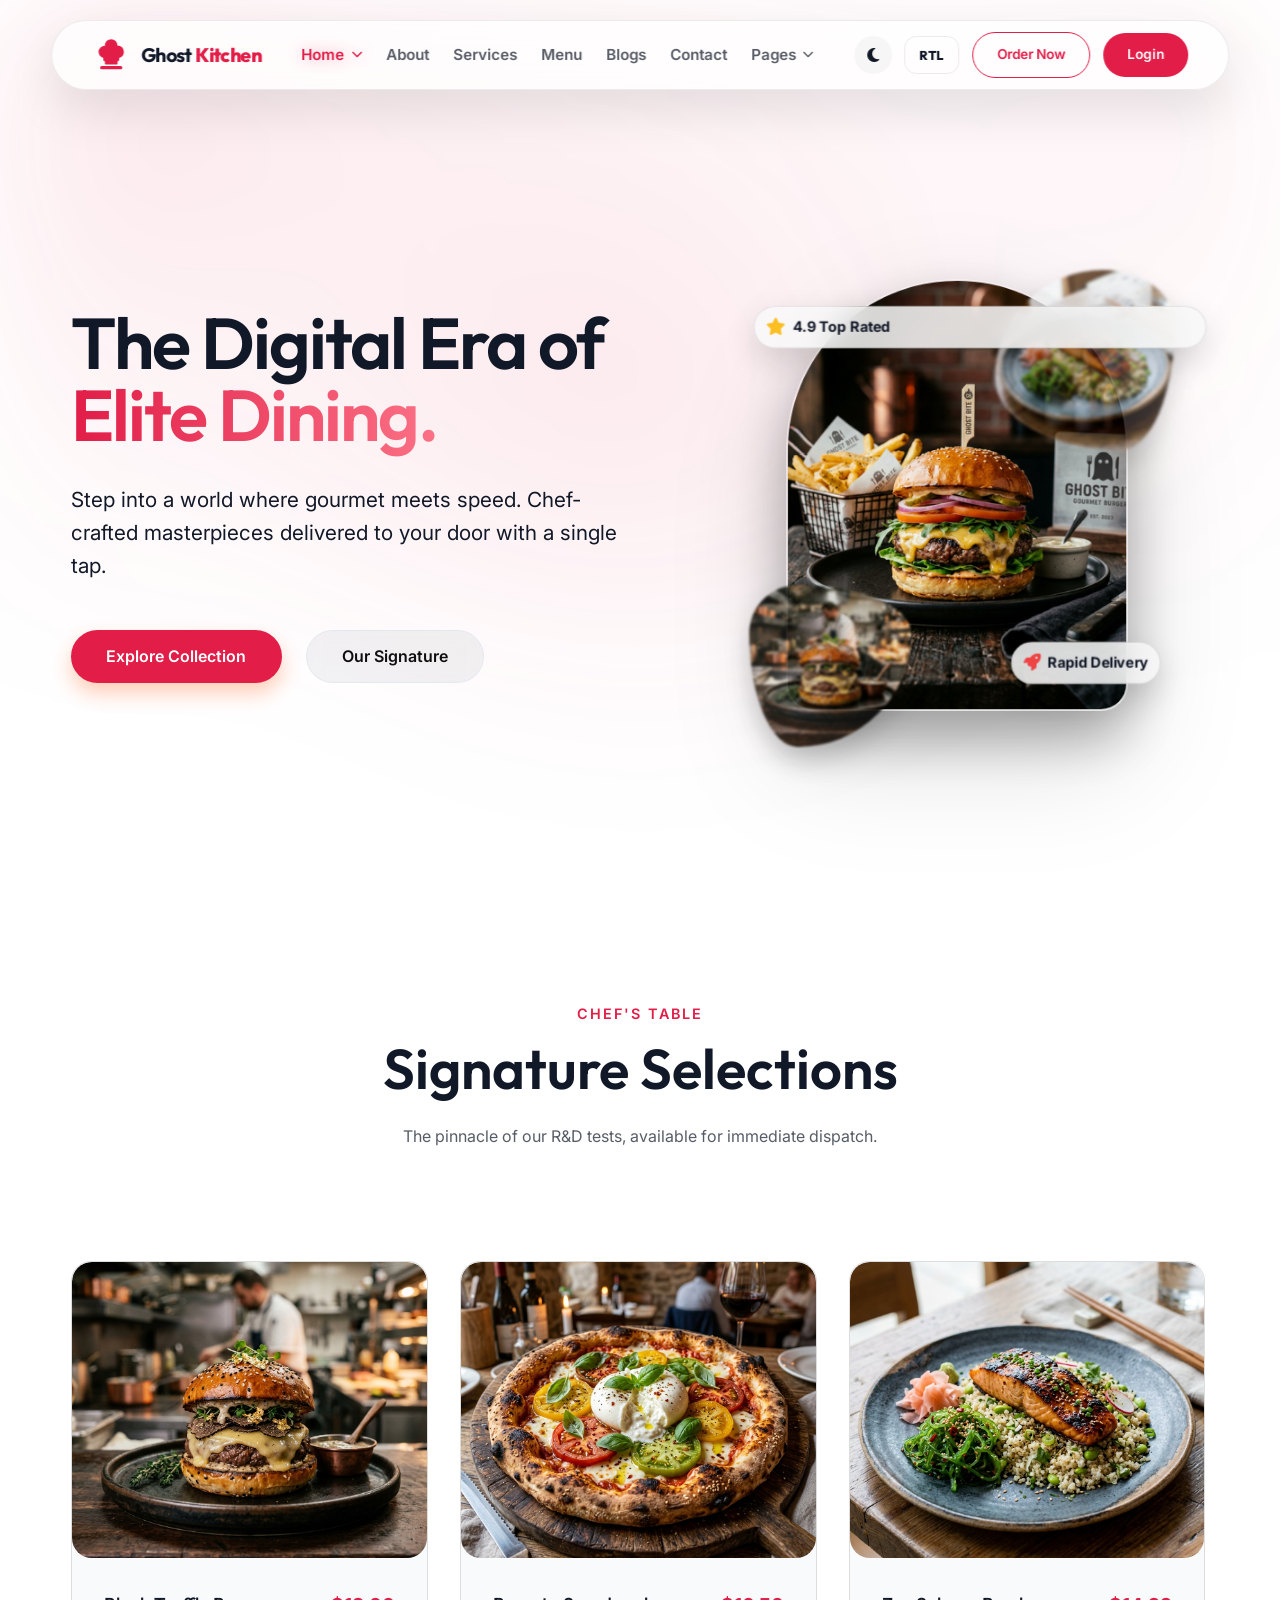
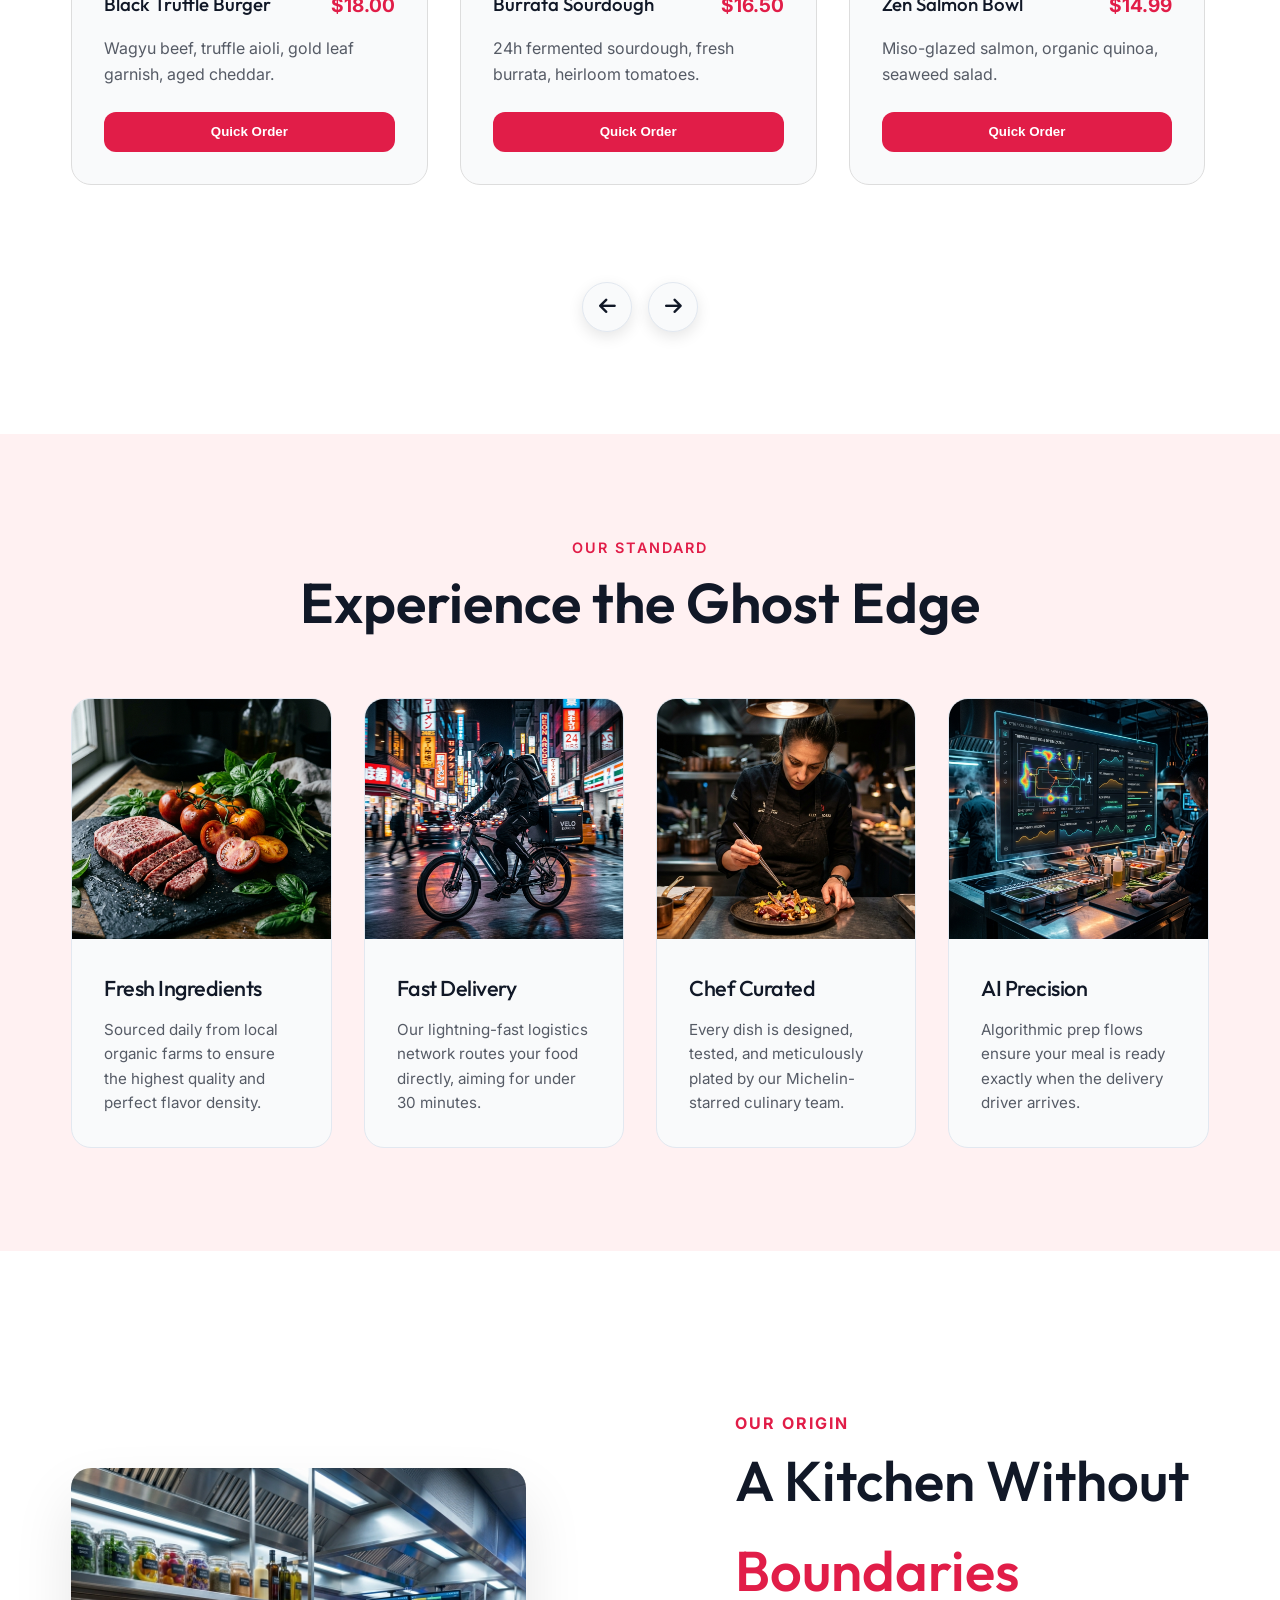
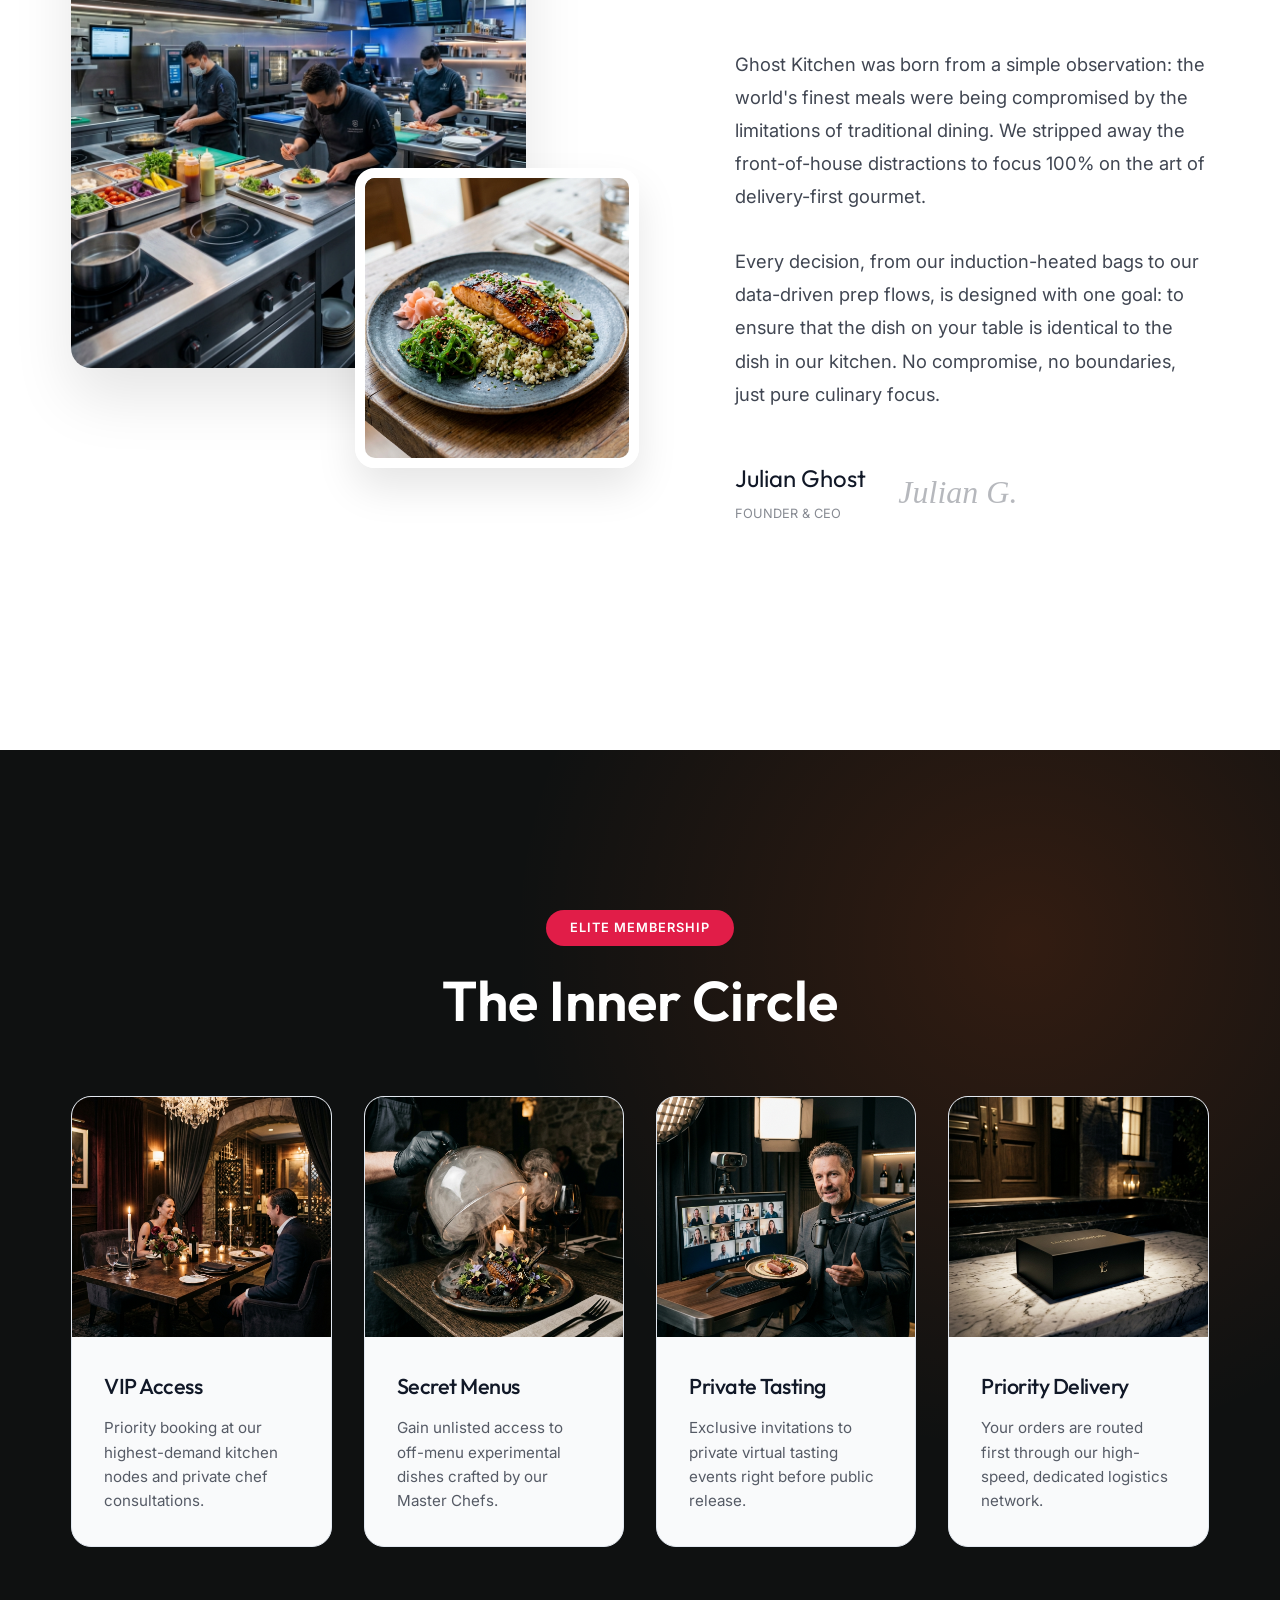
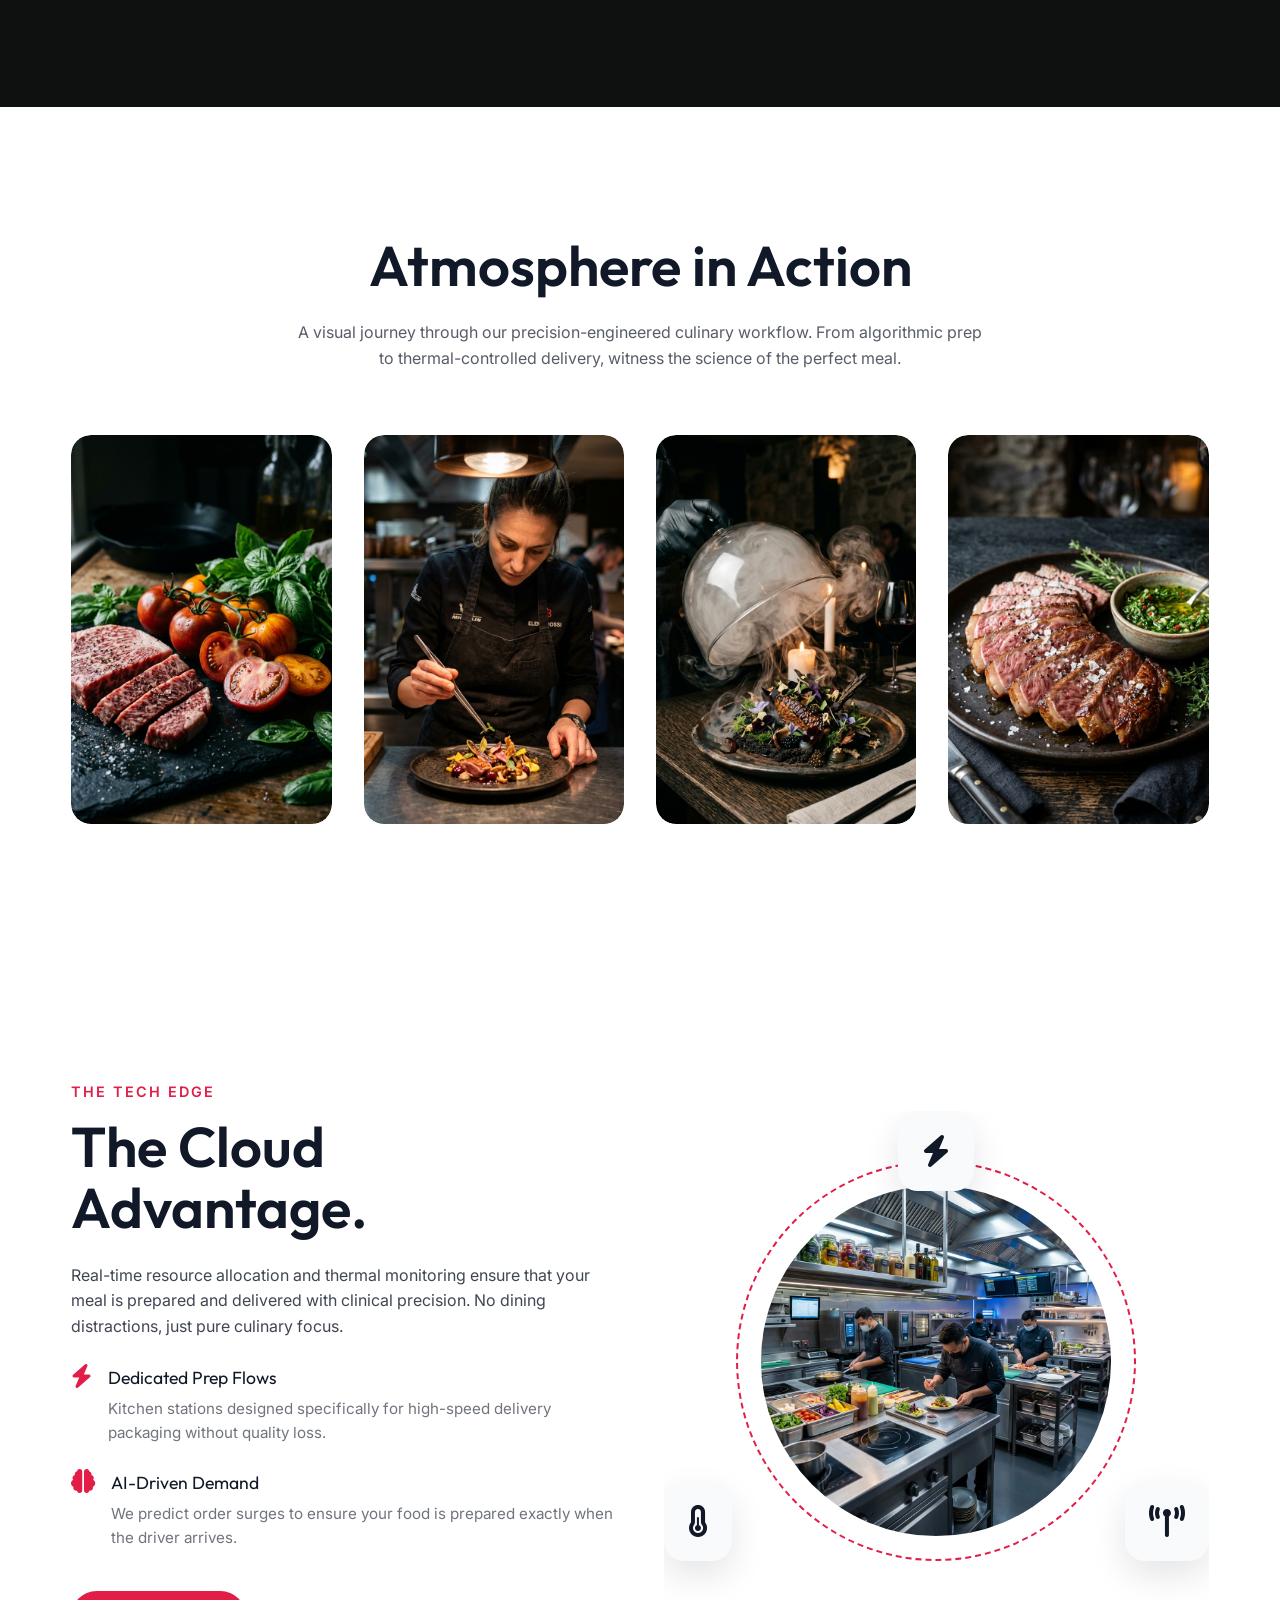
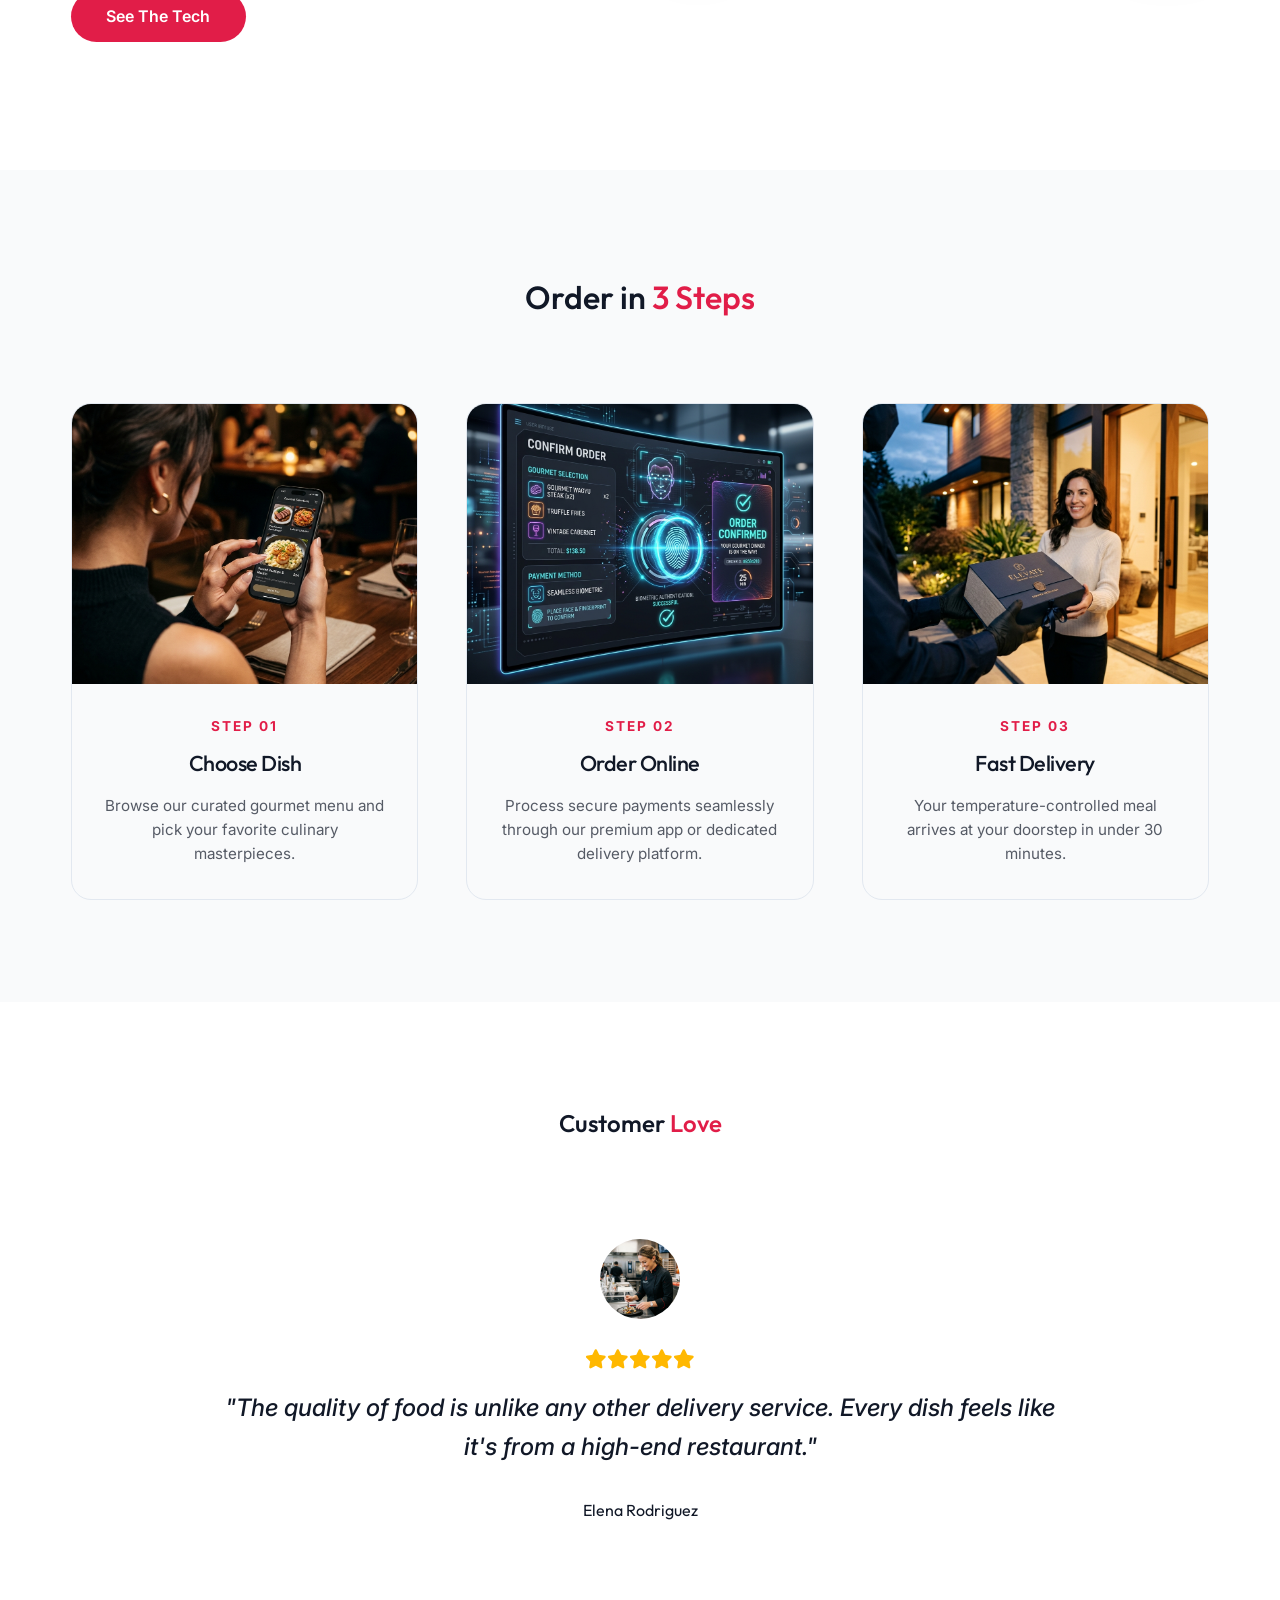
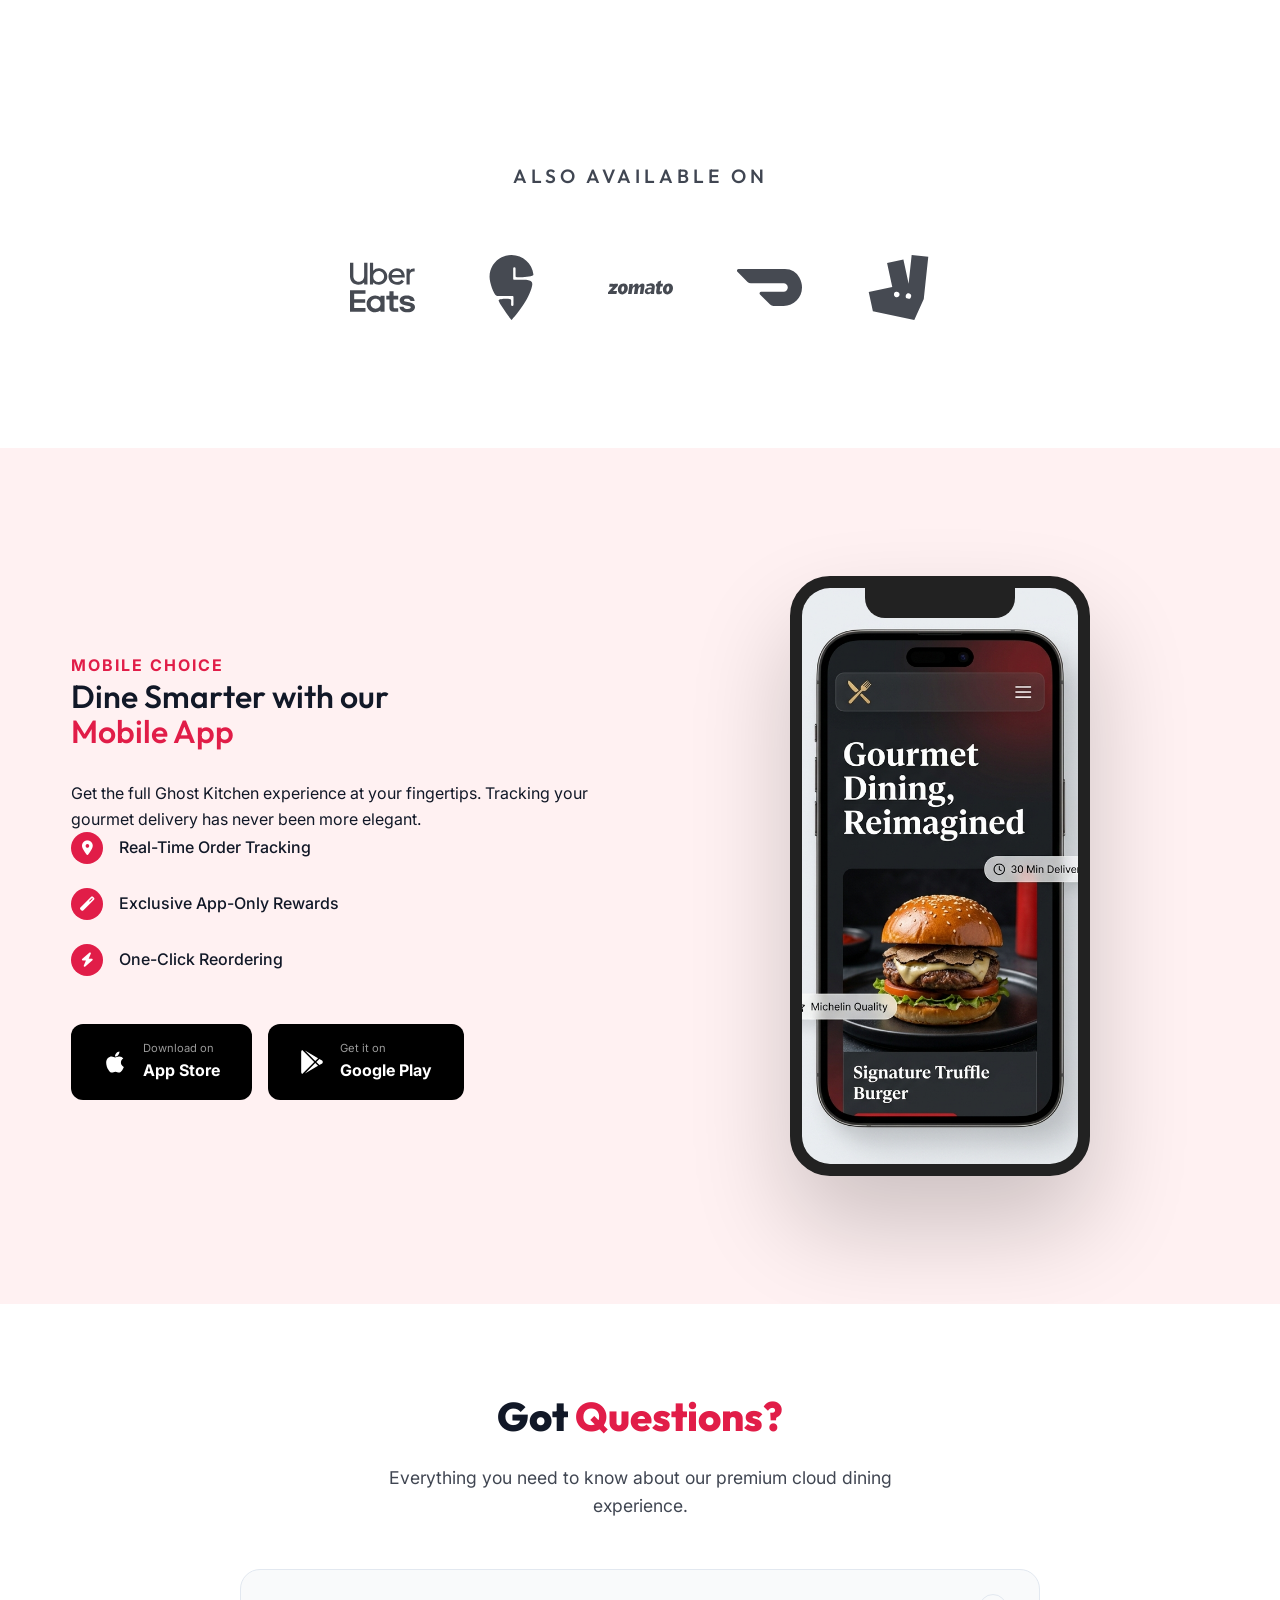
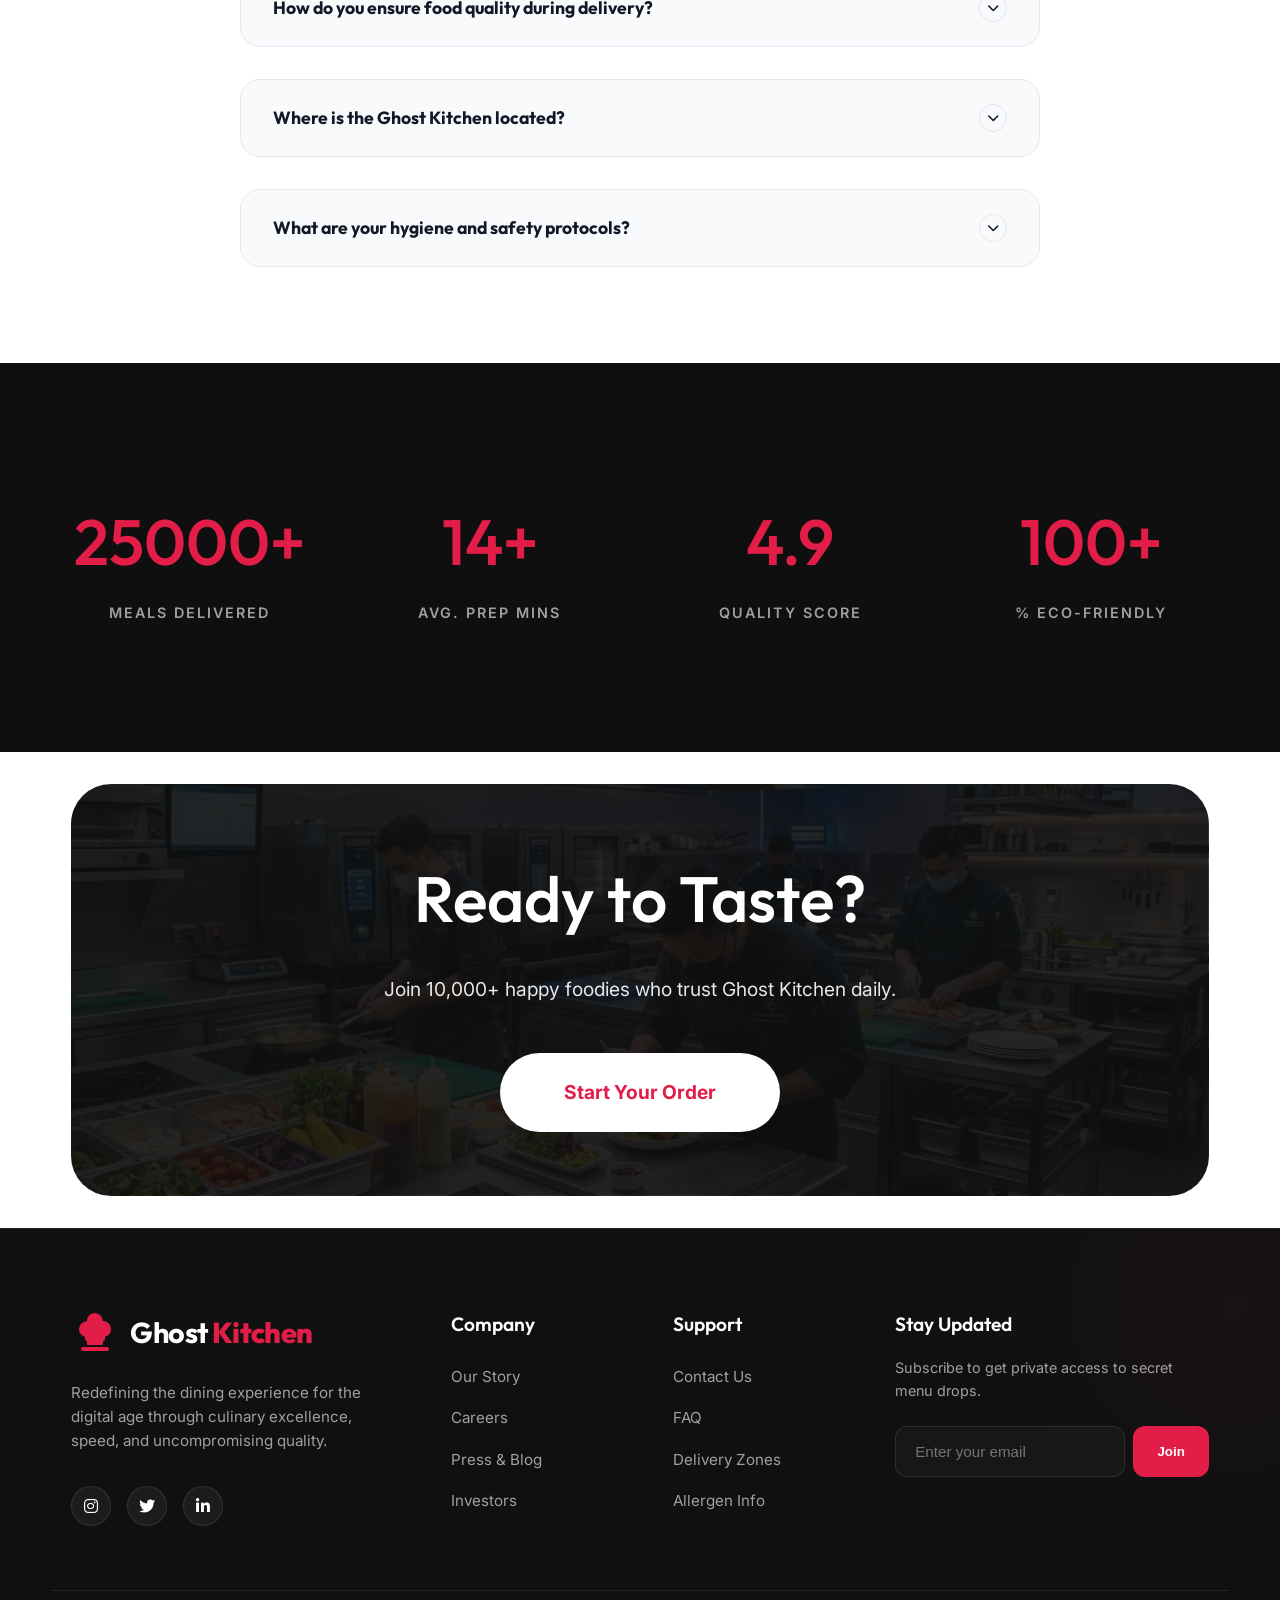
==== commit 6d5e8877: "18/05" ====
--- a/pages/index.html
+++ b/pages/index.html
@@ -1871,7 +1871,7 @@
         <div class="nav-container">
             <div class="nav-logo">
                 <a href="../index.html" class="nav-logo-link" aria-label="Ghost Kitchen Home">
-                    <img src="../assets/images/ui/brand-icon.svg" class="nav-logo-icon" alt="" aria-hidden="true">
+                    <img src="../assets/images/ui/brand-chef-hat.svg" class="nav-logo-icon" alt="" aria-hidden="true">
                     <span class="nav-logo-text">Ghost <strong>Kitchen</strong></span>
                 </a>
             </div>
@@ -2605,8 +2605,8 @@
         <footer class="site-footer">
         <div class="container footer-top">
             <div class="footer-brand reveal" style="display: flex; flex-direction: column;">
-                <a href="../index.html" class="nav-logo-link" aria-label="Ghost Kitchen Home" style="display: flex; align-items: center; gap: 0.6rem; text-decoration: none; margin-bottom: 24px; color: #fff;">
-                    <img src="../assets/images/ui/brand-icon.svg" class="nav-logo-icon" alt="" aria-hidden="true" style="width: 2.5rem; height: 2.5rem;">
+                <a href="../index.html" class="nav-logo-link" aria-label="Ghost Kitchen Home" style="display: inline-flex; align-items: center; text-decoration: none; margin-bottom: 24px;">
+                    <img src="../assets/images/ui/brand-chef-hat.svg" class="nav-logo-icon" alt="" aria-hidden="true" style="width: 3rem; height: 3rem;">
                     <span class="nav-logo-text" style="font-size: 1.8rem; color: inherit;">Ghost <strong style="color: var(--primary-color);">Kitchen</strong></span>
                 </a>
                 <p class="brand-desc" style="margin-top: 0;">Redefining the dining experience for the digital age through culinary excellence, speed, and uncompromising quality.</p>
--- a/assets/css/dark-mode.css
+++ b/assets/css/dark-mode.css
@@ -1,242 +1,269 @@
-/* =================================================================
-   Ghost Kitchen — Dark Mode
-   Pure black & neutral grey palette — zero blue tints.
-   WCAG AA contrast guaranteed throughout (≥ 4.5:1 on dark bg).
-   Font-weight hierarchy:
-     • Section headings (.section-title / h1) → 600
-     • Inner headings h2                      → 500
-     • Inner headings h3                      → 450
-     • h4 / h5 / h6                           → 400
-   ================================================================= */
-
-/* Load full Outfit weight range */
+/* ================================================================
+   Ghost Kitchen - Dark Mode
+   Neutral black and grey palette with stronger text contrast.
+   Heading hierarchy:
+   - Main section headings / h1: 600
+   - Inner h2: 550
+   - Inner h3: 500
+   - h4-h6: 400
+   ================================================================ */
+
 @import url('https://fonts.googleapis.com/css2?family=Outfit:wght@400..700&display=swap');
 
-/* ── 1. Variable Overrides ───────────────────────────────────────── */
 [data-theme="dark"] {
-    --bg-color:       #0e0e0e;  /* near-black base */
-    --text-color:     #e2e2e2;  /* body text — increased brightness for contrast */
-    --card-bg:        #1a1a1a;  /* card surface */
-    --border-color:   rgba(255, 255, 255, 0.08);  /* subtle grey border */
-    --section-bg-alt: #141414;  /* alternate section bg */
-    --accent-color:   #1c1c1c;  /* accent areas */
-    --shadow-sm:      0 4px 6px rgba(0, 0, 0, 0.35);
-    --shadow-md:      0 10px 30px rgba(0, 0, 0, 0.55);
-}
-
-/* ── Button Overrides ─────────────────────────────────────── */
-[data-theme="dark"] .btn-secondary {
-    background-color: rgba(255, 255, 255, 0.05);
-    color: #e0e0e0;
-    border: 1px solid var(--border-color);
-}
-
-[data-theme="dark"] .btn-secondary:hover {
-    background-color: rgba(255, 255, 255, 0.08);
-    border-color: rgba(255, 255, 255, 0.15);
-}
-
-/* ── 2. Section-level headings — 600 weight, bright white ─────────── */
+    --bg-color: #080808;
+    --text-color: #e2e2e2;
+    --card-bg: #141414;
+    --border-color: #2a2a2a;
+    --section-bg-alt: #101010;
+    --accent-color: #181818;
+    --shadow-sm: 0 6px 18px rgba(0, 0, 0, 0.34);
+    --shadow-md: 0 18px 42px rgba(0, 0, 0, 0.52);
+}
+
+/* Base surfaces */
+[data-theme="dark"] body,
+[data-theme="dark"] main,
+[data-theme="dark"] section {
+    background-color: var(--bg-color);
+    color: var(--text-color);
+}
+
+[data-theme="dark"] .bg-alt,
+[data-theme="dark"] .section.bg-alt,
+[data-theme="dark"] .menu-board,
+[data-theme="dark"] .faq-section,
+[data-theme="dark"] .app-section,
+[data-theme="dark"] .pulse-section,
+[data-theme="dark"] .tech-section,
+[data-theme="dark"] .gallery-section,
+[data-theme="dark"] .elite-section,
+[data-theme="dark"] .philosophy-section,
+[data-theme="dark"] .chef-section,
+[data-theme="dark"] .story-section {
+    background-color: var(--section-bg-alt);
+}
+
+/* Heading hierarchy */
 [data-theme="dark"] h1,
 [data-theme="dark"] .section-title,
-[data-theme="dark"] .hero-title {
-    color: #f0f0f0;          /* contrast 17:1 on #0e0e0e ✓ */
+[data-theme="dark"] .hero-title,
+[data-theme="dark"] .about-hero h1,
+[data-theme="dark"] .services-hero h1,
+[data-theme="dark"] .menu-hero h1,
+[data-theme="dark"] .blog-hero h1,
+[data-theme="dark"] .contact-hero h1 {
+    color: #f2f2f2;
     font-weight: 600;
 }
 
-/* ── 3. Inner headings — lighter weight, still readable ──────────── */
-[data-theme="dark"] h2 {
-    color: #f0f0f0;          
+[data-theme="dark"] h2,
+[data-theme="dark"] .card h2,
+[data-theme="dark"] .featured-content h2,
+[data-theme="dark"] .story-content h2,
+[data-theme="dark"] .about-story-copy h2,
+[data-theme="dark"] .form-panel h2 {
+    color: #ededed;
     font-weight: 550;
 }
 
-[data-theme="dark"] h3 {
-    color: #e2e2e2;          
+[data-theme="dark"] h3,
+[data-theme="dark"] .card h3,
+[data-theme="dark"] .card-title,
+[data-theme="dark"] .feature-card h3,
+[data-theme="dark"] .service-card h3,
+[data-theme="dark"] .dish-card h3 {
+    color: #e0e0e0;
     font-weight: 500;
 }
 
 [data-theme="dark"] h4,
 [data-theme="dark"] h5,
 [data-theme="dark"] h6 {
-    color: #c8c8c8;          /* contrast 9.2:1 ✓ */
+    color: #cccccc;
     font-weight: 400;
 }
 
-/* ── 4. Body text & paragraphs ───────────────────────────────────── */
-[data-theme="dark"] p {
-    color: #d1d1d1;          /* increased contrast from #b0b0b0 */
-}
-
-[data-theme="dark"] li {
-    color: #b0b0b0;
-}
-
-/* ── 5. Common prose classes ─────────────────────────────────────── */
+/* Body copy and links */
+[data-theme="dark"] p,
+[data-theme="dark"] li,
+[data-theme="dark"] label,
+[data-theme="dark"] td,
+[data-theme="dark"] th,
+[data-theme="dark"] blockquote,
 [data-theme="dark"] .brand-desc,
-[data-theme="dark"] .card-text,
 [data-theme="dark"] .hero-desc,
 [data-theme="dark"] .about-desc,
 [data-theme="dark"] .section-desc,
-[data-theme="dark"] .text-muted {
-    color: #b0b0b0;          /* increased for readability */
-}
-
-/* ── 6. Card inner headings (override component-level weights) ──── */
-[data-theme="dark"] .card h2,
-[data-theme="dark"] .card h3,
-[data-theme="dark"] .card-title {
-    color: #f0f0f0;
-    font-weight: 550;
-}
-
-/* ── 7. Section subtitles — brand accent preserved ───────────────── */
-[data-theme="dark"] .section-subtitle {
-    color: var(--primary-color); /* #e11d48 — contrast 5.1:1 ✓ */
-}
-
-/* ── 8. Cards ────────────────────────────────────────────────────── */
-[data-theme="dark"] .card {
-    background-color: #1a1a1a;
-    border: 1px solid #2e2e2e;
-    box-shadow: 0 4px 20px rgba(0, 0, 0, 0.5);
-}
-
-/* ── 9. Alt-background sections ──────────────────────────────────── */
-[data-theme="dark"] .bg-alt {
-    background-color: #141414;
-}
-
-/* ── 10. Borders & dividers ──────────────────────────────────────── */
-[data-theme="dark"] hr,
-[data-theme="dark"] .divider {
-    border-color: #2e2e2e;
-}
-
-/* ── 11. Form inputs ─────────────────────────────────────────────── */
+[data-theme="dark"] .card-text,
+[data-theme="dark"] .faq-answer-inner,
+[data-theme="dark"] .newsletter-form,
+[data-theme="dark"] .form-header p,
+[data-theme="dark"] .visual-overlay p {
+    color: #cfcfcf;
+}
+
+[data-theme="dark"] a:not(.btn):not(.btn-cta):not(.btn-secondary-nav):not(.social-circle) {
+    color: #d7d7d7;
+}
+
+[data-theme="dark"] a:not(.btn):not(.btn-cta):not(.btn-secondary-nav):not(.social-circle):hover {
+    color: #f1f1f1;
+}
+
+/* Remove low-contrast opacity treatments used in light mode */
+[data-theme="dark"] [style*="opacity: 0.6"],
+[data-theme="dark"] [style*="opacity:0.6"],
+[data-theme="dark"] [style*="opacity: 0.7"],
+[data-theme="dark"] [style*="opacity:0.7"],
+[data-theme="dark"] [style*="opacity: 0.8"],
+[data-theme="dark"] [style*="opacity:0.8"] {
+    opacity: 1 !important;
+}
+
+[data-theme="dark"] [style*="color: #111827"],
+[data-theme="dark"] [style*="color:#111827"],
+[data-theme="dark"] [style*="color: #0f172a"],
+[data-theme="dark"] [style*="color:#0f172a"] {
+    color: #d5d5d5 !important;
+}
+
+/* Cards and elevated components */
+[data-theme="dark"] .card,
+[data-theme="dark"] .dish-card,
+[data-theme="dark"] .feature-card,
+[data-theme="dark"] .feature-card-premium,
+[data-theme="dark"] .service-card,
+[data-theme="dark"] .info-card,
+[data-theme="dark"] .menu-card,
+[data-theme="dark"] .mvv-card,
+[data-theme="dark"] .green-card,
+[data-theme="dark"] .featured-card,
+[data-theme="dark"] .blog-card,
+[data-theme="dark"] .faq-item,
+[data-theme="dark"] .glass-card,
+[data-theme="dark"] .login-container,
+[data-theme="dark"] .form-panel,
+[data-theme="dark"] .newsletter-input,
+[data-theme="dark"] .cta-section,
+[data-theme="dark"] .v4-badge {
+    background: #141414;
+    border-color: #2d2d2d;
+    box-shadow: var(--shadow-sm);
+    color: #dddddd;
+}
+
+[data-theme="dark"] .v4-badge,
+[data-theme="dark"] .hero-collage .v4-badge {
+    background: rgba(20, 20, 20, 0.96);
+    color: #e0e0e0;
+    border-color: #303030;
+}
+
+[data-theme="dark"] .dish-card:hover,
+[data-theme="dark"] .feature-card-premium:hover,
+[data-theme="dark"] .service-card:hover,
+[data-theme="dark"] .info-card:hover,
+[data-theme="dark"] .card:hover {
+    box-shadow: var(--shadow-md);
+}
+
+/* Inputs and forms */
 [data-theme="dark"] input,
 [data-theme="dark"] textarea,
 [data-theme="dark"] select {
-    background-color: #1a1a1a;
-    border-color: #333333;
-    color: #d4d4d4;
+    background-color: #121212;
+    border-color: #323232;
+    color: #e0e0e0;
 }
 
 [data-theme="dark"] input::placeholder,
 [data-theme="dark"] textarea::placeholder {
-    color: #6a6a6a;          /* contrast 4.6:1 ✓ */
+    color: #8b8b8b;
 }
 
 [data-theme="dark"] input:focus,
-[data-theme="dark"] textarea:focus {
-    border-color: #555555;
-    box-shadow: 0 0 0 3px rgba(200, 200, 200, 0.06);
+[data-theme="dark"] textarea:focus,
+[data-theme="dark"] select:focus {
+    border-color: #5a5a5a;
+    box-shadow: 0 0 0 3px rgba(255, 255, 255, 0.06);
     outline: none;
 }
 
-/* ── 12. Hero badge ──────────────────────────────────────────────── */
-[data-theme="dark"] .v4-badge {
-    background: rgba(26, 26, 26, 0.97);
-    border-color: #333333;
-    color: #d4d4d4;
-}
-
-/* ── 13. Inline dark-text overrides (light-mode hardcoded colours) ─ */
-[data-theme="dark"] [style*="color: #111827"],
-[data-theme="dark"] [style*="color:#111827"] {
-    color: #d4d4d4 !important;
-}
-
-/* Opacity-based muted text on dark bg → bad contrast; override */
-[data-theme="dark"] [style*="opacity: 0.7"],
-[data-theme="dark"] [style*="opacity:0.7"],
-[data-theme="dark"] [style*="opacity: 0.8"],
-[data-theme="dark"] [style*="opacity:0.8"],
-[data-theme="dark"] [style*="opacity: 0.6"],
-[data-theme="dark"] [style*="opacity:0.6"] {
-    opacity: 1 !important;
-    color: #a0a0a0;
-}
-
-/* ── 14. Footer ──────────────────────────────────────────────────── */
+/* Neutral secondary controls */
+[data-theme="dark"] .btn-secondary,
+[data-theme="dark"] .btn-secondary-nav,
+[data-theme="dark"] .util-icon,
+[data-theme="dark"] .auth-util-icon,
+[data-theme="dark"] .dir-toggle,
+[data-theme="dark"] .social-btn {
+    background: #171717;
+    border-color: #323232;
+    color: #e2e2e2 !important;
+}
+
+[data-theme="dark"] .btn-secondary:hover,
+[data-theme="dark"] .btn-secondary-nav:hover,
+[data-theme="dark"] .util-icon:hover,
+[data-theme="dark"] .auth-util-icon:hover,
+[data-theme="dark"] .dir-toggle:hover,
+[data-theme="dark"] .social-btn:hover {
+    background: #212121;
+    border-color: #444444;
+    color: #ffffff !important;
+}
+
+/* Navbar, mobile menu, footer */
+[data-theme="dark"] #main-header {
+    background: rgba(8, 8, 8, 0.9);
+    border-color: rgba(78, 78, 78, 0.34);
+}
+
+[data-theme="dark"] #main-header.scrolled {
+    background: rgba(5, 5, 5, 0.96);
+    border-color: rgba(74, 74, 74, 0.34);
+    box-shadow: 0 12px 36px rgba(0, 0, 0, 0.45);
+}
+
+[data-theme="dark"] .mobile-menu {
+    background: rgba(8, 8, 8, 0.98);
+    border-top: 1px solid #1d1d1d;
+}
+
+[data-theme="dark"] .mobile-nav-link,
+[data-theme="dark"] .mobile-dropdown-link,
+[data-theme="dark"] .nav-link,
+[data-theme="dark"] .nav-logo-text,
+[data-theme="dark"] .footer-brand .nav-logo-text {
+    color: #e3e3e3;
+}
+
 [data-theme="dark"] .site-footer {
-    background-color: #080808;
-    border-top: 1px solid #1e1e1e;
-}
-
-[data-theme="dark"] .footer-brand .nav-logo-text,
-[data-theme="dark"] .footer-logo-brand {
-    color: #d4d4d4;
-}
-
-[data-theme="dark"] .footer-links h4 {
-    color: #e0e0e0;
-    font-weight: 400;
-}
-
-[data-theme="dark"] .footer-links a {
-    color: #888888;          /* contrast 4.8:1 ✓ */
-}
-
-[data-theme="dark"] .footer-links a:hover {
-    color: #d4d4d4;
-}
-
-[data-theme="dark"] .footer-bottom {
-    border-top-color: #1e1e1e;
-}
-
+    background: #050505;
+    border-top: 1px solid #1a1a1a;
+}
+
+[data-theme="dark"] .footer-links a,
 [data-theme="dark"] .footer-bottom p,
-[data-theme="dark"] .footer-legal a {
-    color: #6a6a6a;          /* contrast 4.6:1 ✓ */
-}
-
+[data-theme="dark"] .footer-legal a,
+[data-theme="dark"] .footer-newsletter p {
+    color: #b7b7b7;
+}
+
+[data-theme="dark"] .footer-links a:hover,
 [data-theme="dark"] .footer-legal a:hover {
-    color: #aaaaaa;
-}
-
-/* ── 15. Newsletter ──────────────────────────────────────────────── */
-[data-theme="dark"] .newsletter-input {
-    background: #1a1a1a;
-    border-color: #333333;
-    color: #d4d4d4;
-}
-
-[data-theme="dark"] .newsletter-input::placeholder {
-    color: #6a6a6a;
-}
-
-/* ── 16. Social circles ──────────────────────────────────────────── */
-[data-theme="dark"] .social-circle {
-    background: #1a1a1a;
-    border-color: #333333;
-    color: #aaaaaa;
-}
-
-[data-theme="dark"] .social-circle:hover {
-    background: #e11d48;
-    border-color: #e11d48;
-    color: #ffffff;
-}
-
-/* ── 17. Navbar scrolled state ───────────────────────────────────── */
-[data-theme="dark"] #main-header.scrolled {
-    background: rgba(10, 10, 10, 0.95);
-    box-shadow: 0 4px 20px rgba(0, 0, 0, 0.6);
-}
-
-/* ── 18. Mobile menu ─────────────────────────────────────────────── */
-[data-theme="dark"] .mobile-menu {
-    background-color: #0a0a0a;
-    border-top: 1px solid #1f1f1f;
-}
-
-[data-theme="dark"] .mobile-nav-link,
-[data-theme="dark"] .mobile-dropdown-link {
-    color: #cccccc;          /* contrast 9.7:1 ✓ */
-    border-bottom-color: #1f1f1f;
-}
-
-[data-theme="dark"] .mobile-nav-link:hover,
-[data-theme="dark"] .mobile-dropdown-link:hover {
-    color: #e11d48;
-}
+    color: #f1f1f1;
+}
+
+/* Shared borders and dividers */
+[data-theme="dark"] hr,
+[data-theme="dark"] .divider,
+[data-theme="dark"] .footer-top,
+[data-theme="dark"] .footer-bottom,
+[data-theme="dark"] .faq-item,
+[data-theme="dark"] .menu-controls,
+[data-theme="dark"] .category-block,
+[data-theme="dark"] .form-panel,
+[data-theme="dark"] .glass-card {
+    border-color: #262626;
+}
--- a/assets/css/navbar-v4.css
+++ b/assets/css/navbar-v4.css
@@ -64,28 +64,29 @@
 .nav-logo-link {
     display: flex;
     align-items: center;
-    gap: 0.5rem;
+    gap: 0.7rem;
     text-decoration: none;
     line-height: 1;
 }
 
 .nav-logo-icon {
-    width: 1.5rem;
-    height: 1.5rem;
+    width: 2.35rem;
+    height: 2.35rem;
     flex-shrink: 0;
-    transition: transform 0.4s cubic-bezier(0.34, 1.56, 0.64, 1);
+    transition: transform 0.4s cubic-bezier(0.34, 1.56, 0.64, 1), filter 0.3s ease;
 }
 
 .nav-logo-link:hover .nav-logo-icon {
     transform: rotate(-10deg) scale(1.15);
+    filter: drop-shadow(0 10px 18px rgba(225, 29, 72, 0.22));
 }
 
 .nav-logo-text {
     font-family: 'Outfit', sans-serif;
-    font-size: 1.25rem;
-    font-weight: 600;
+    font-size: 1.22rem;
+    font-weight: 700;
     color: var(--nav-text-light);
-    letter-spacing: -0.5px;
+    letter-spacing: -0.6px;
     text-transform: none;
 }
 
@@ -95,7 +96,7 @@
 
 .nav-logo-text strong {
     color: var(--nav-accent);
-    font-weight: 600;
+    font-weight: 800;
 }
 
 /* Navigation Links */
@@ -462,12 +463,12 @@
     }
 
     .nav-logo-icon {
-        width: 1.2rem;
-        height: 1.2rem;
+        width: 2rem;
+        height: 2rem;
     }
 
     .nav-logo-text {
-        font-size: 1.1rem;
+        font-size: 1.05rem;
     }
 
     .nav-utils {
@@ -477,4 +478,4 @@
 
 body.no-scroll {
     overflow: hidden;
-}+}
